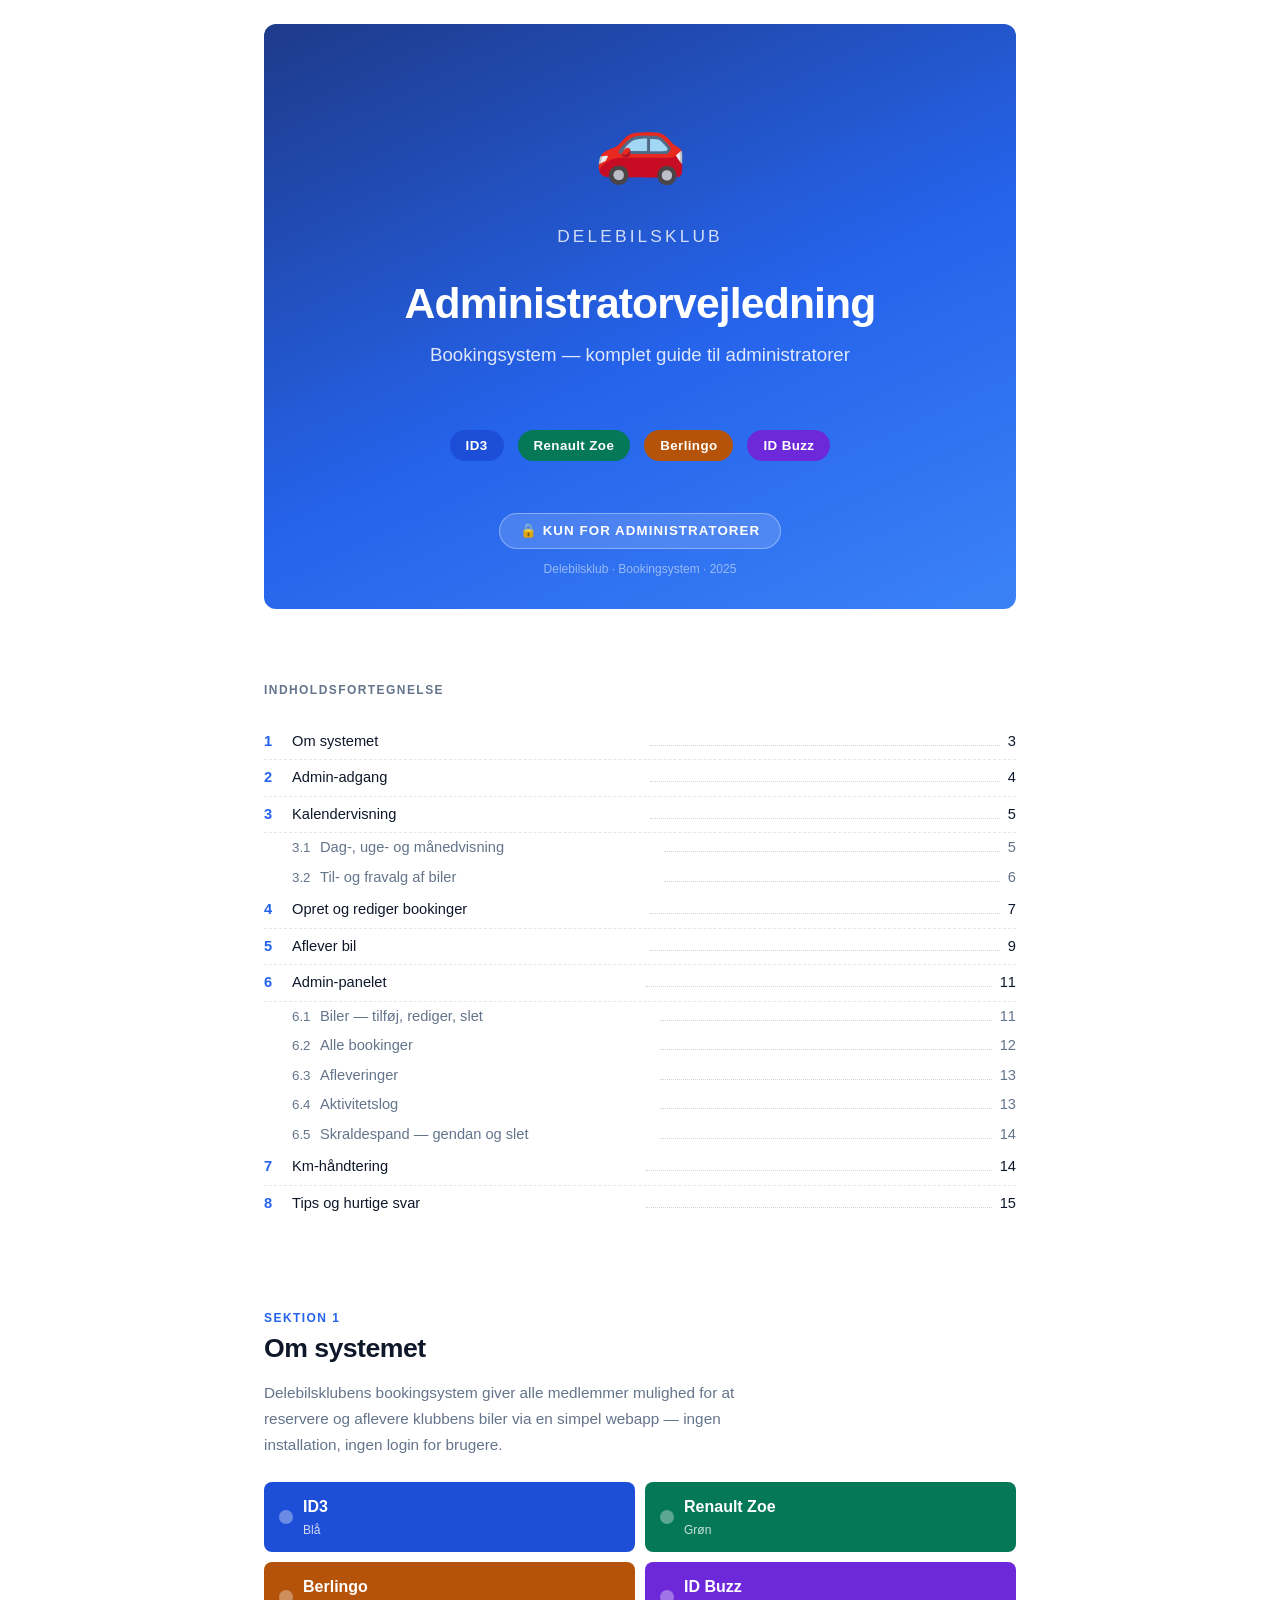
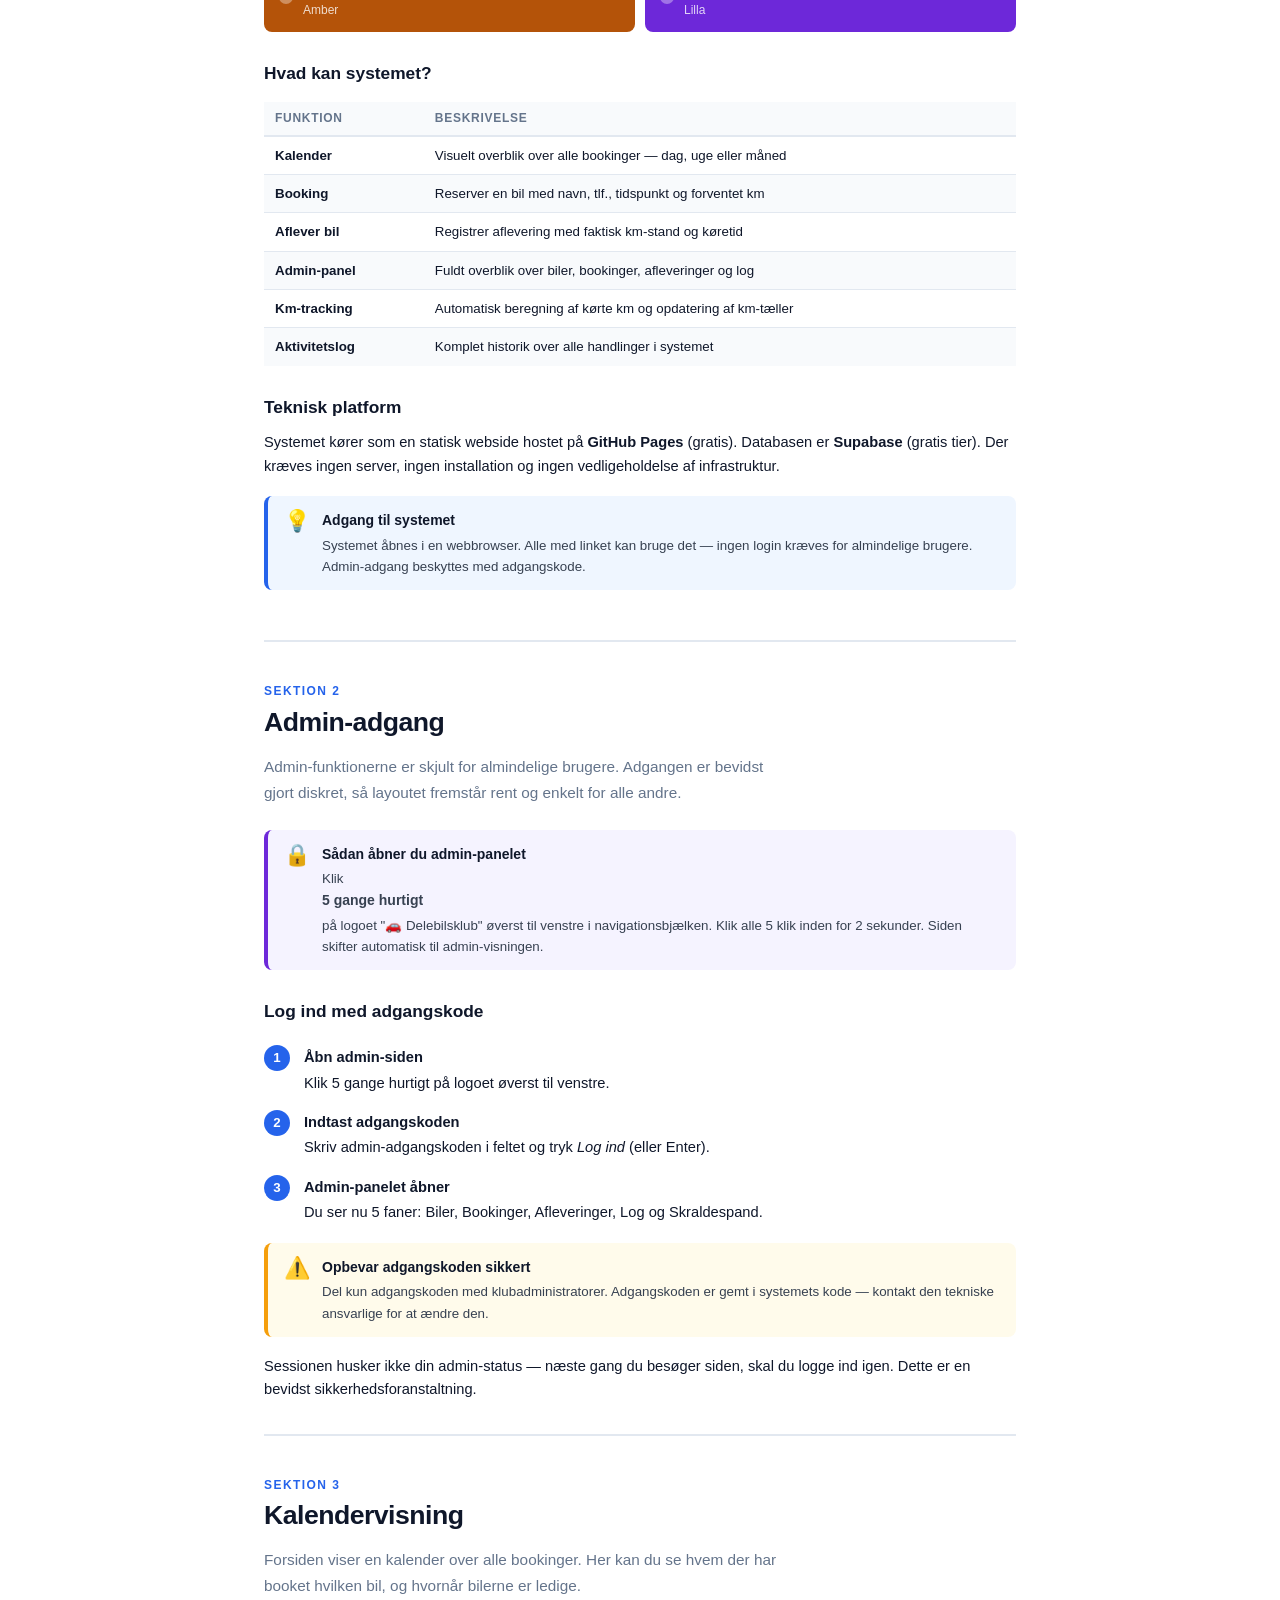
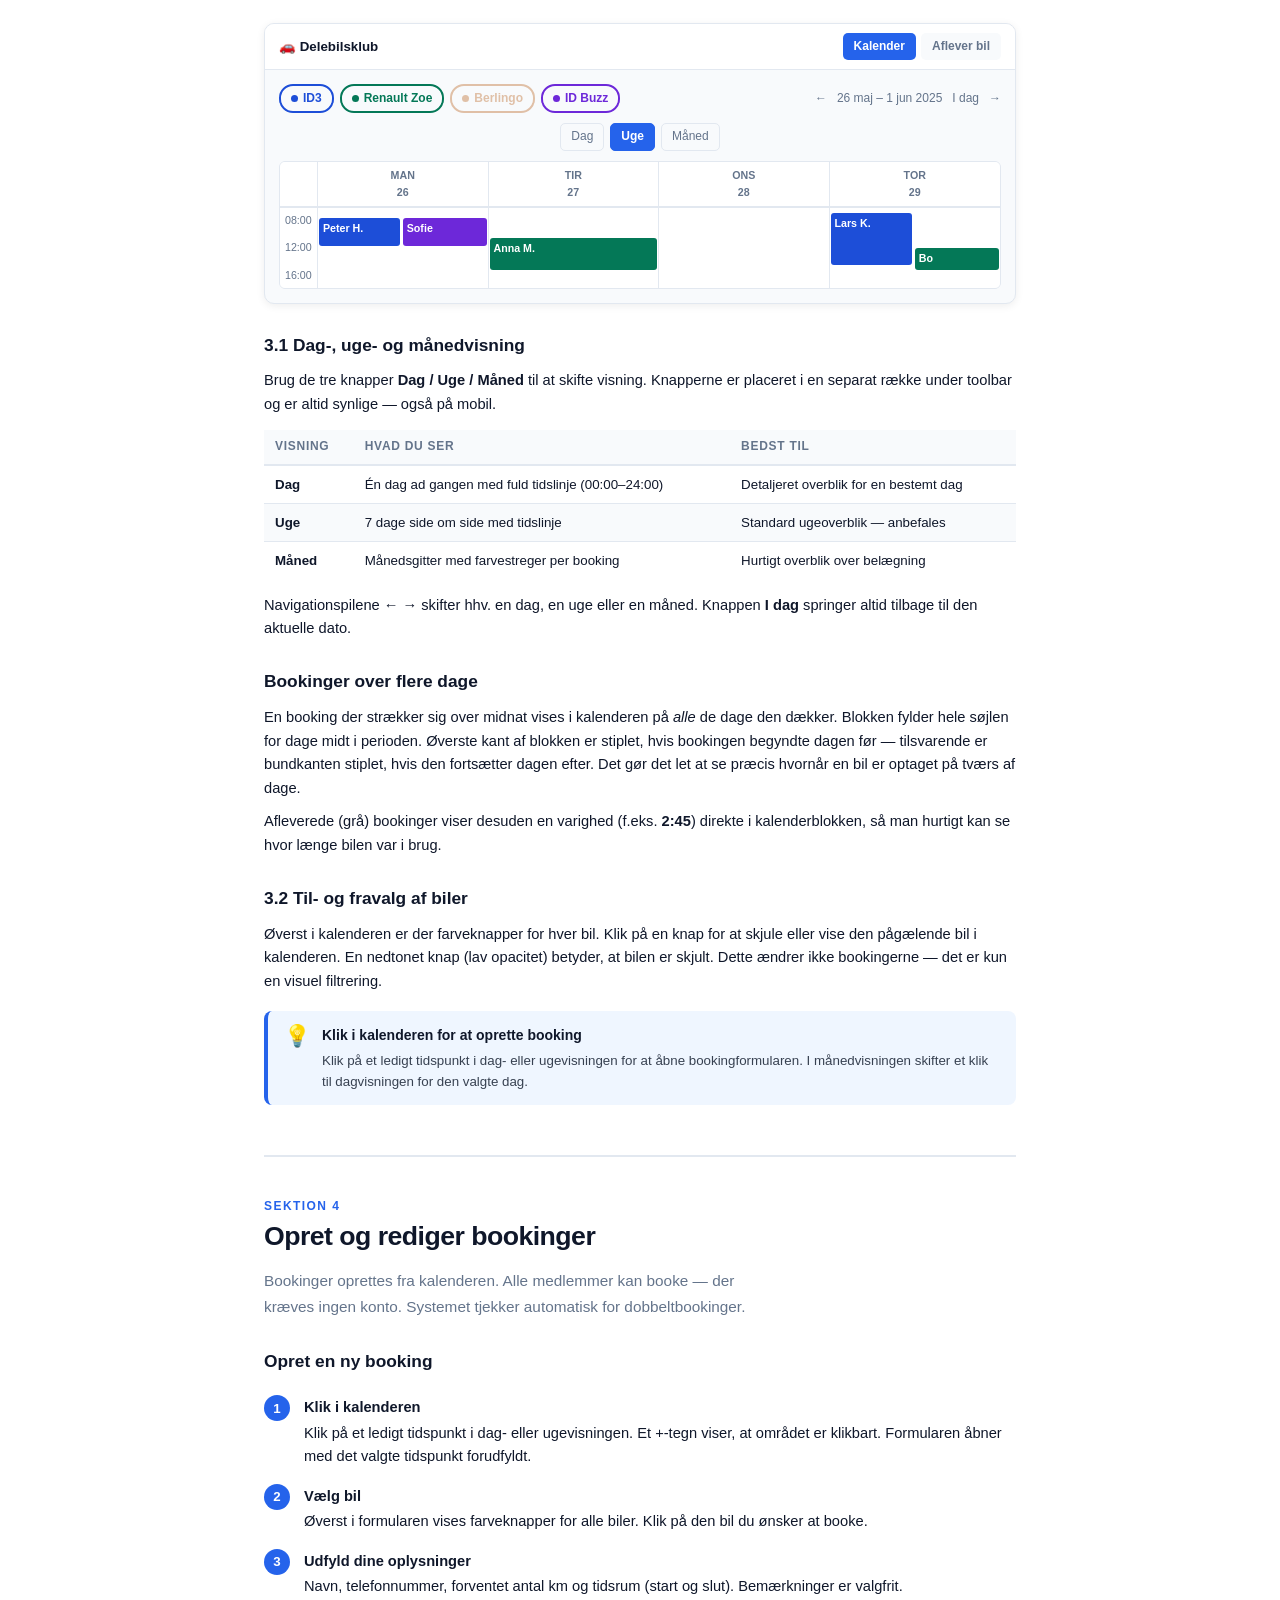
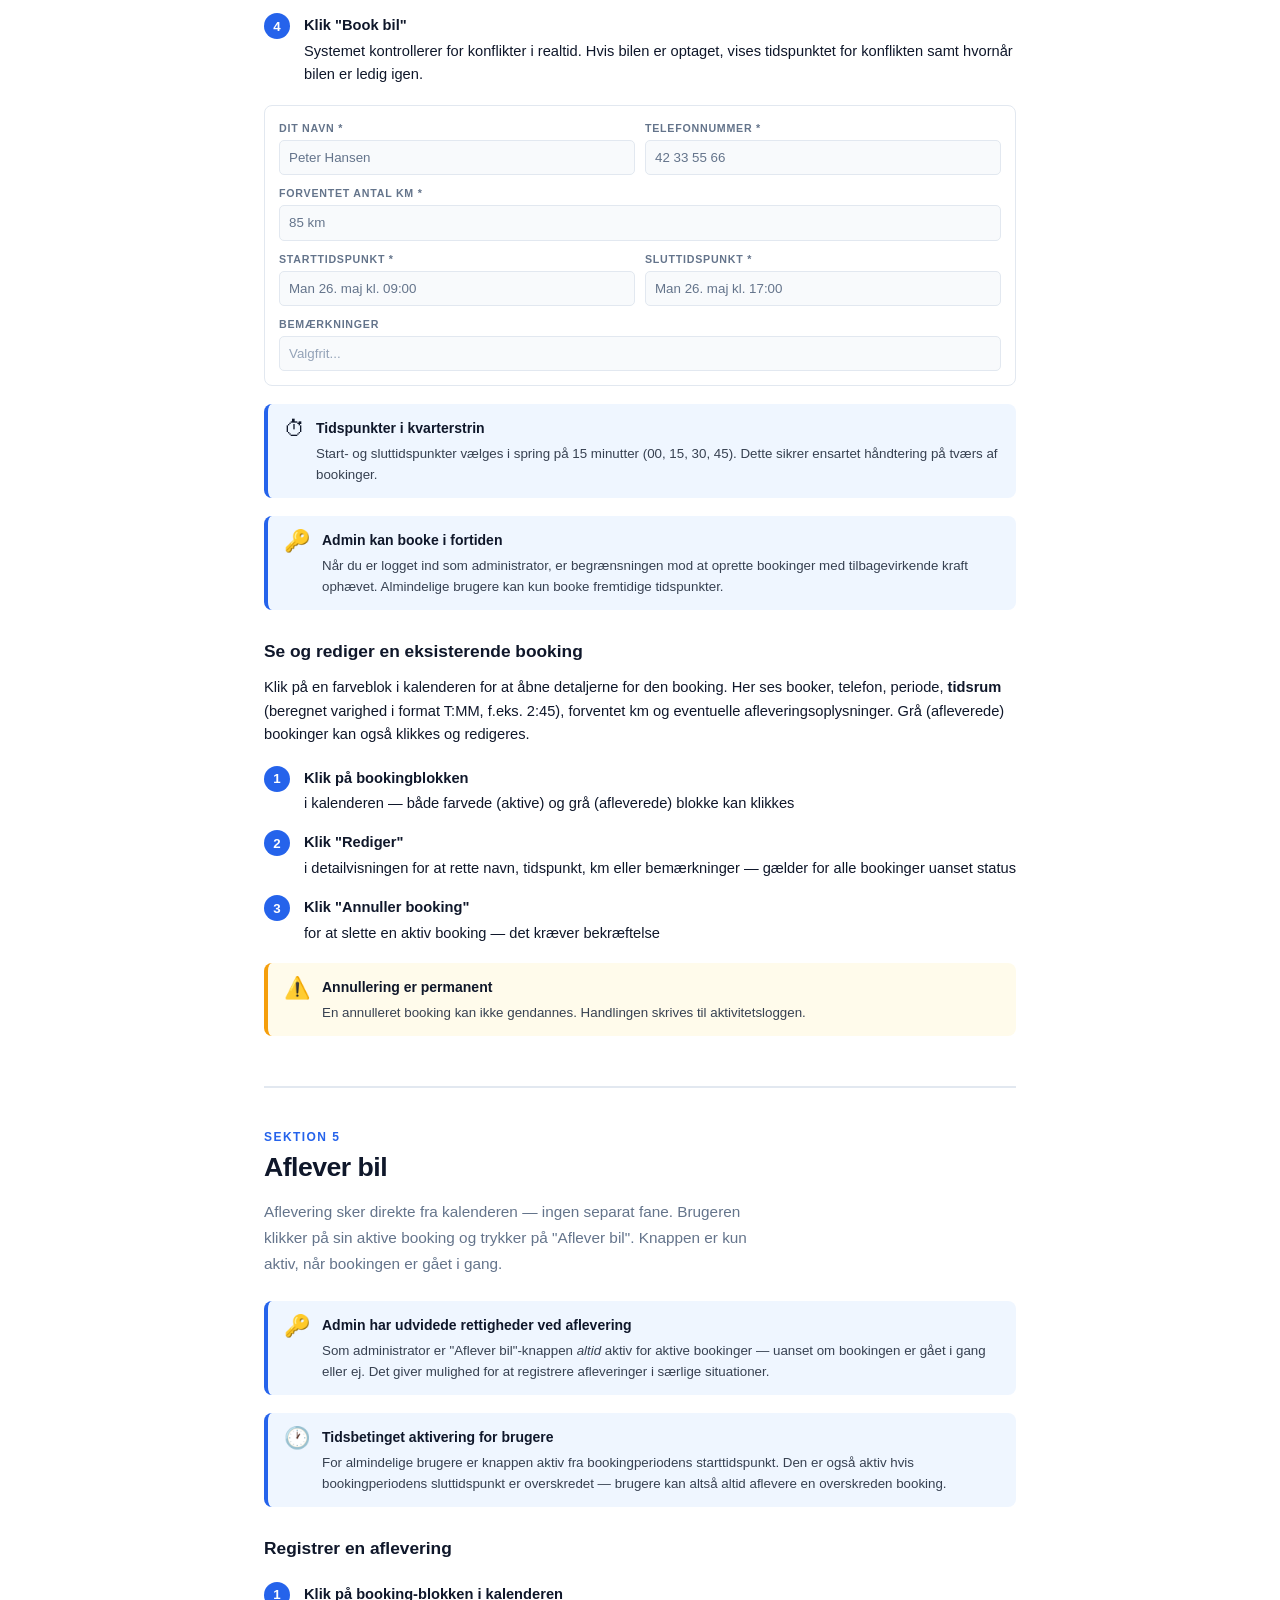
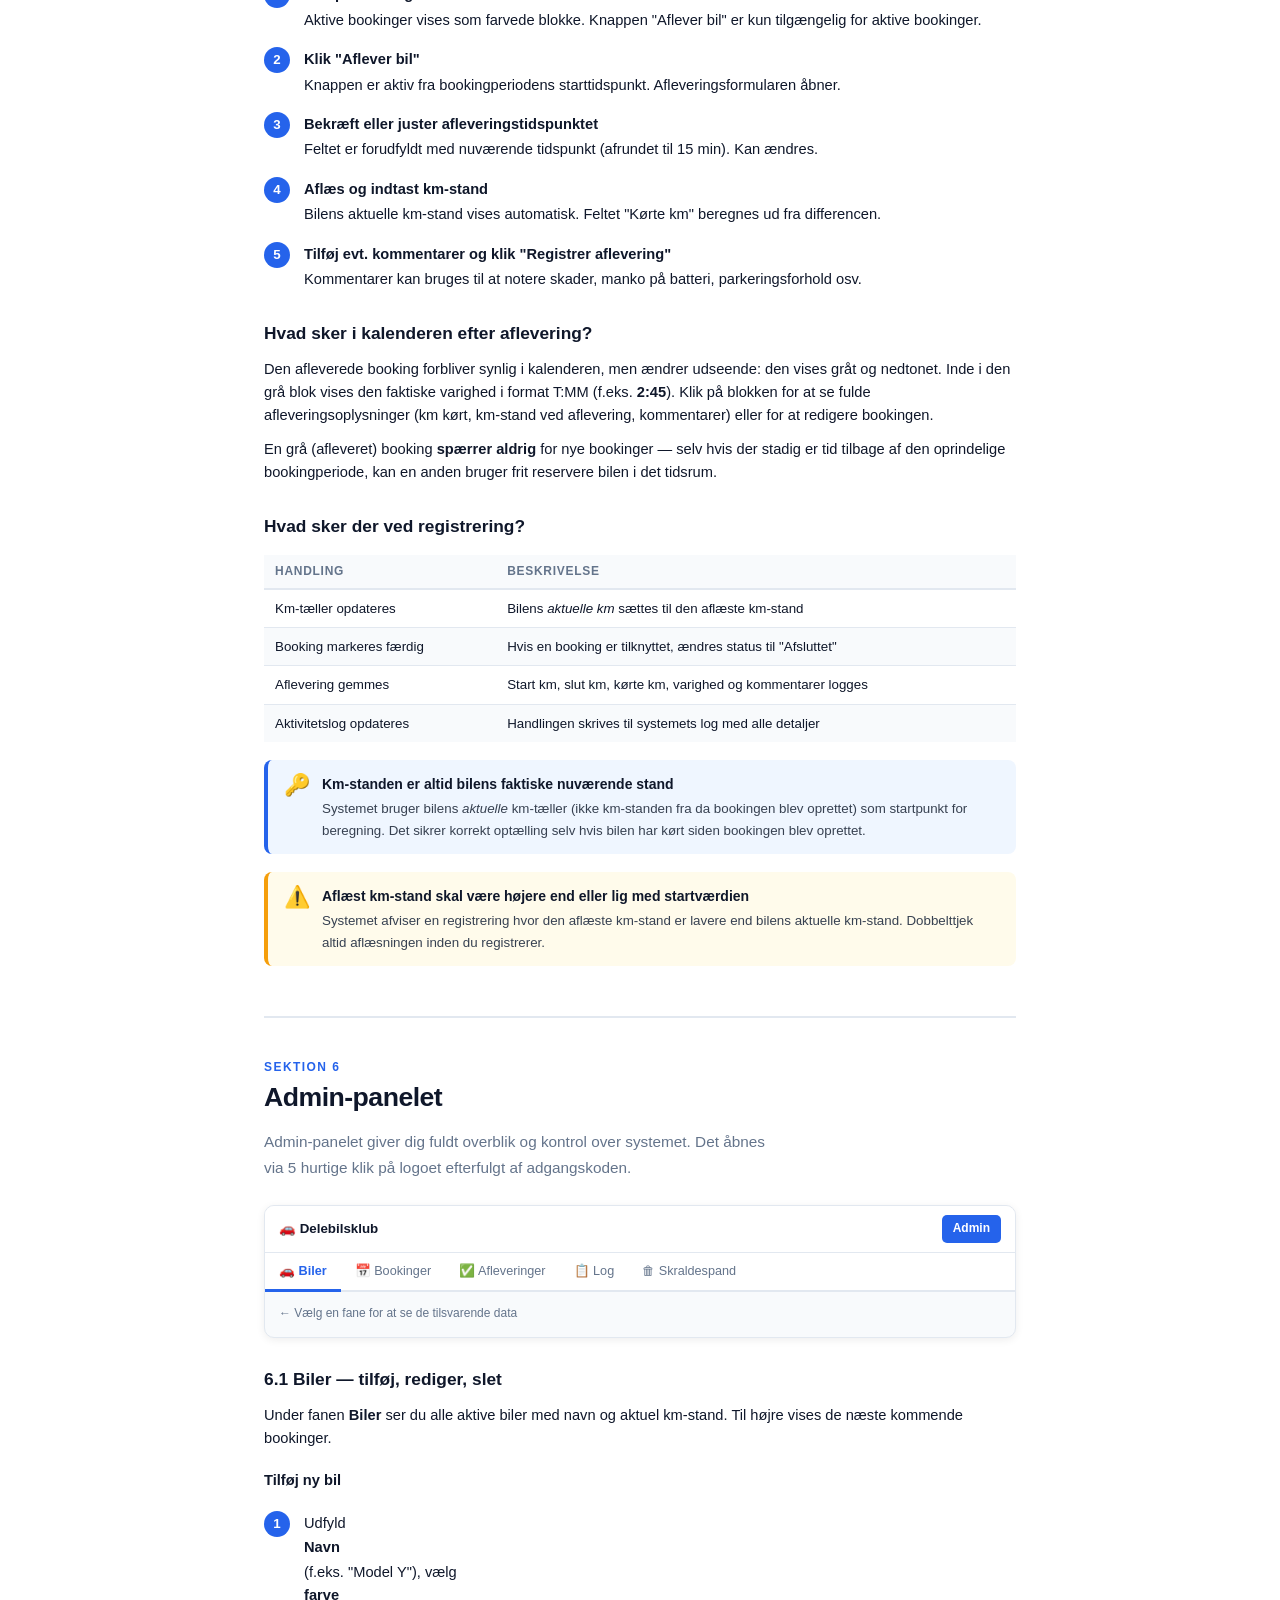
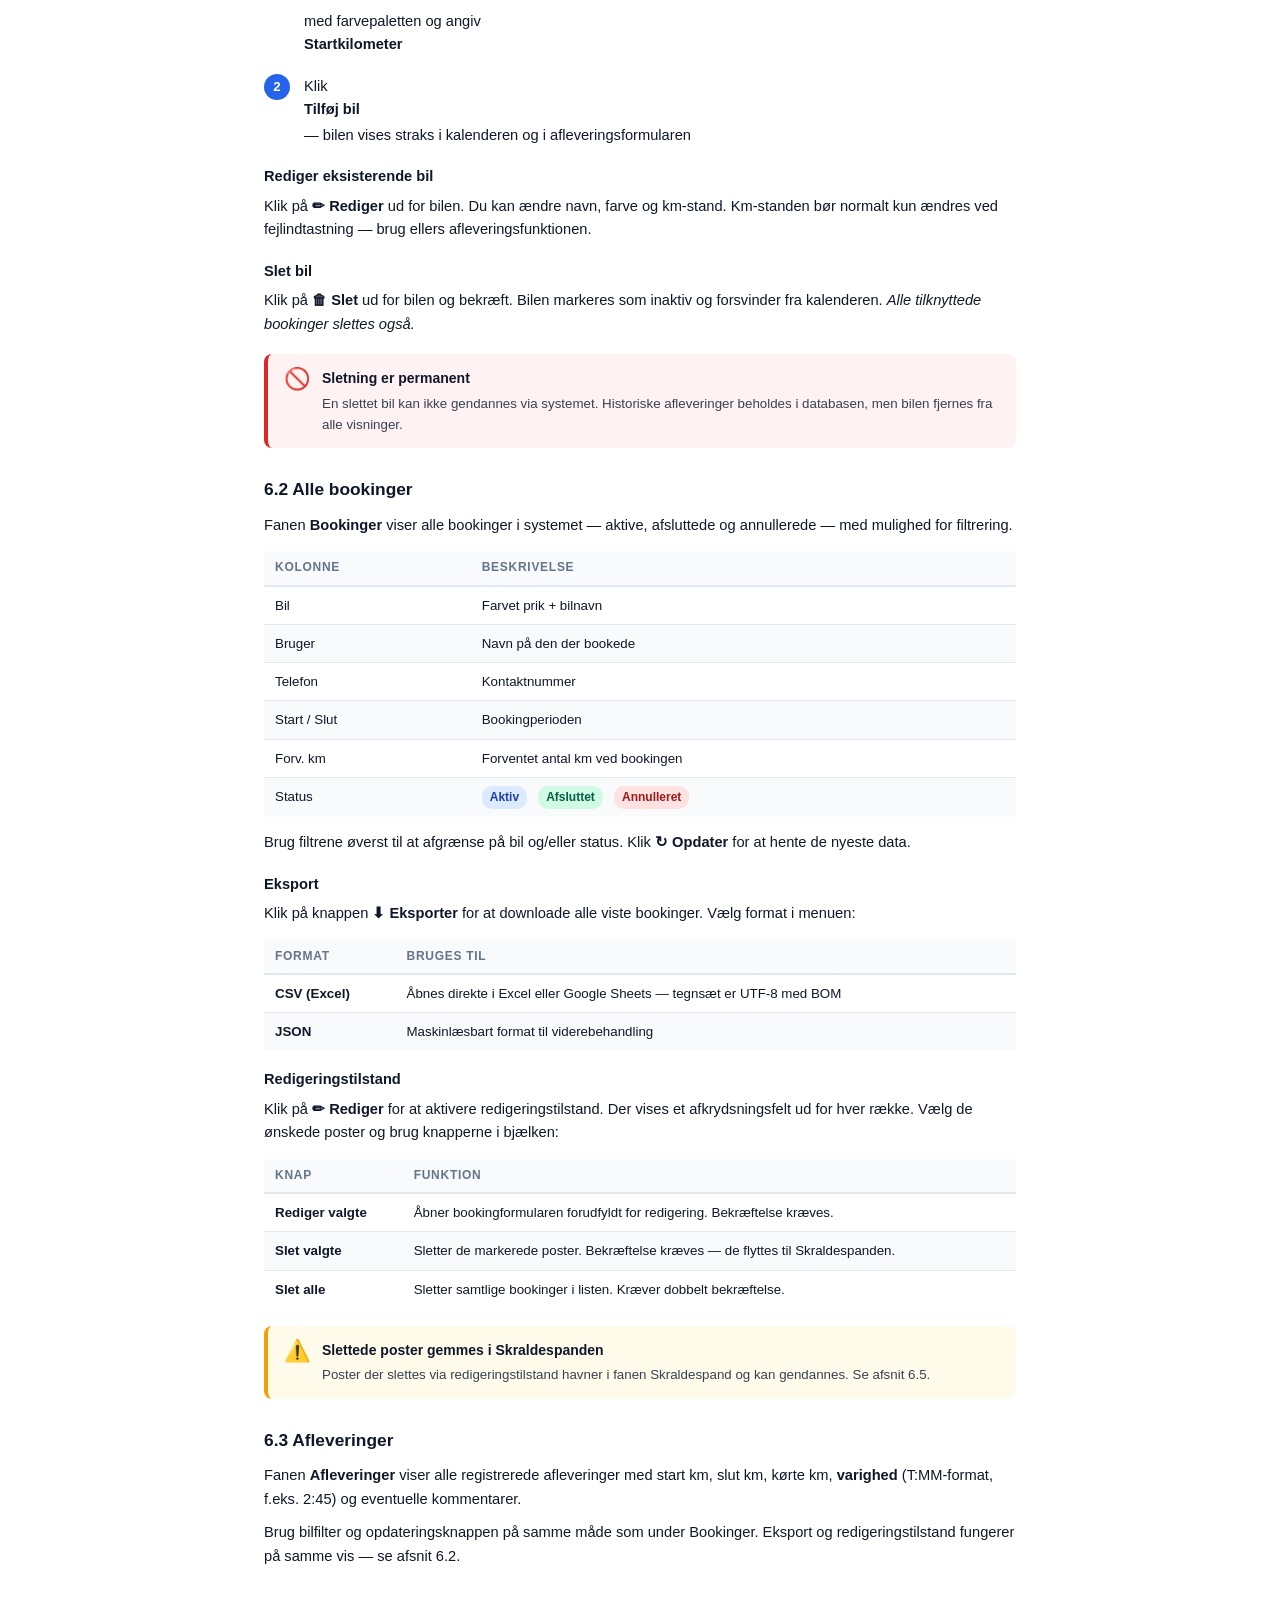
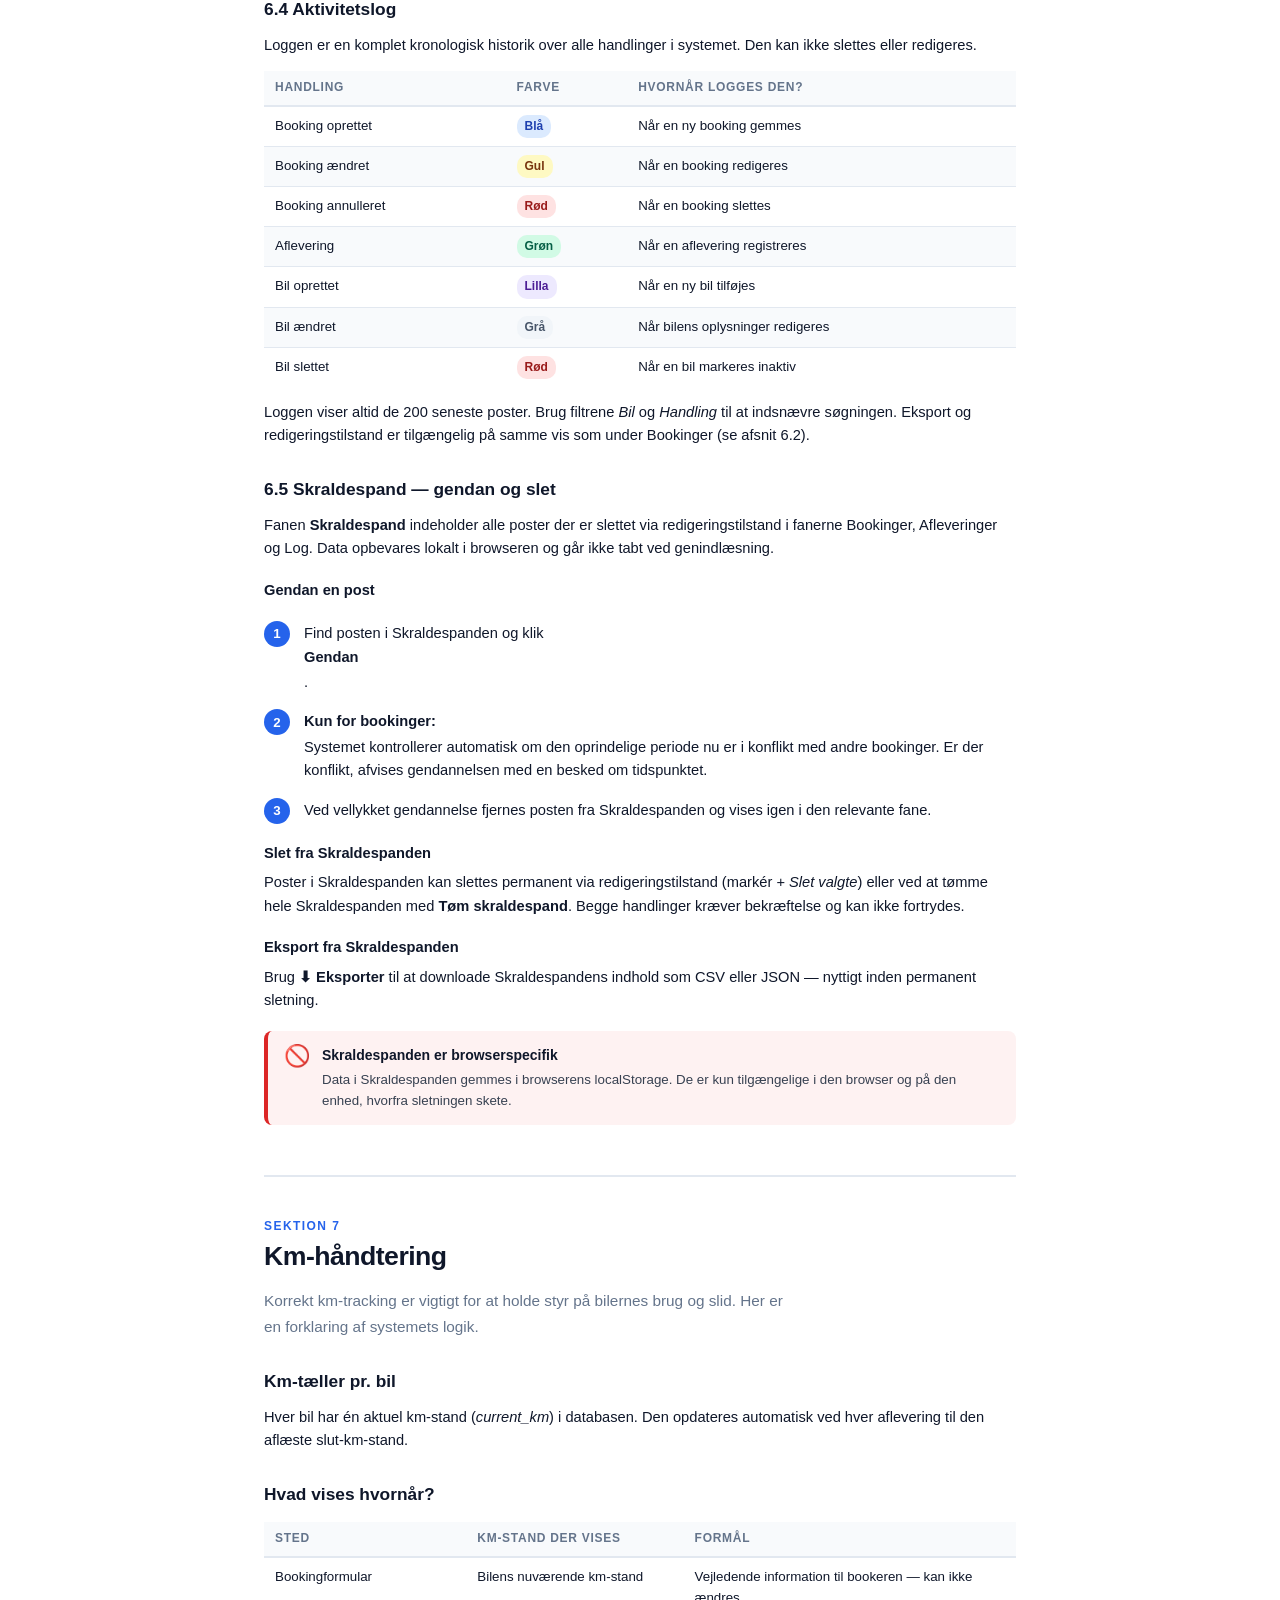
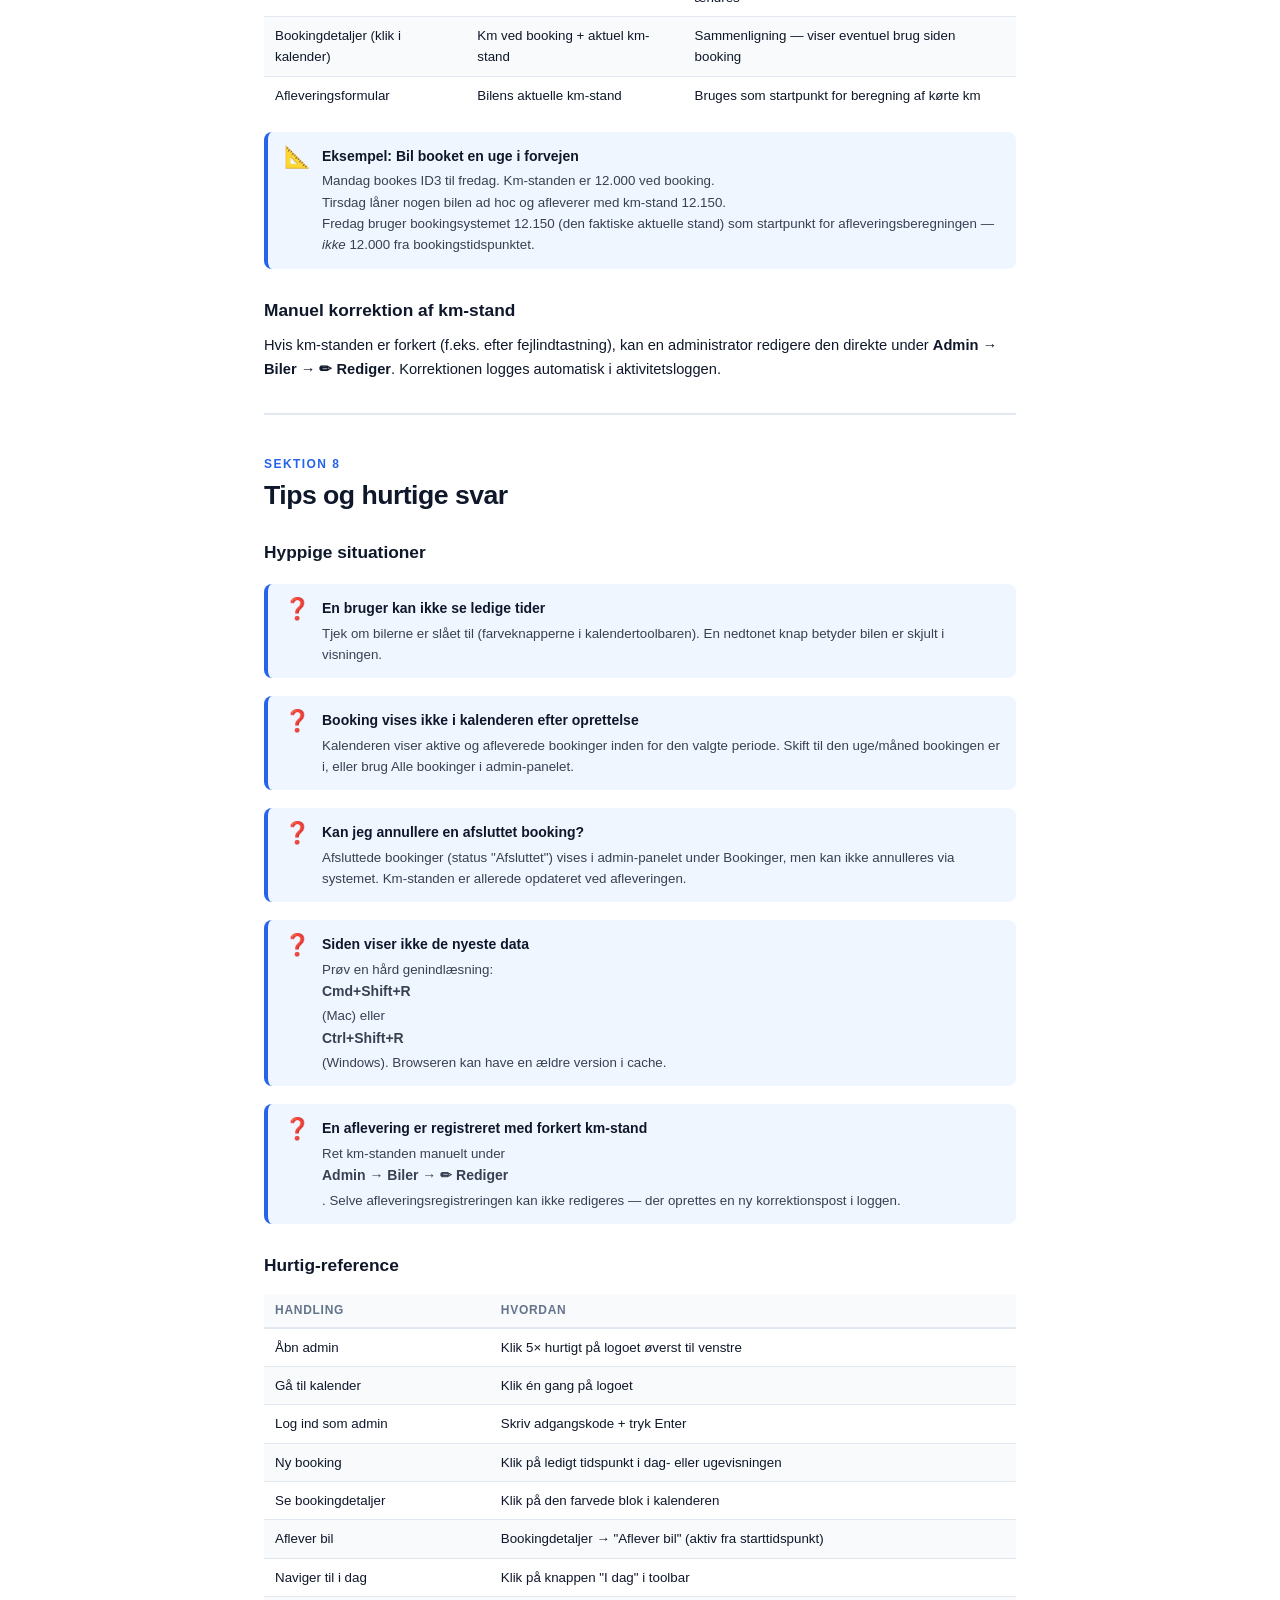
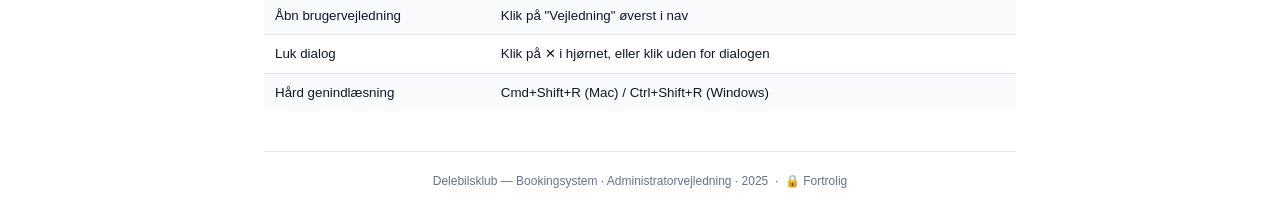
==== admin-vejledning.html @ afcedf03 "Opdater begge vejledninger med nye funktioner - Bruger: multi-dag visning med stiplede kanter + vari" ====
<!DOCTYPE html>
<html lang="da">
<head>
<meta charset="UTF-8">
<meta name="viewport" content="width=device-width, initial-scale=1.0">
<title>Delebilsklub — Administratorvejledning</title>
<style>
  /* ===== PRINT + SCREEN RESET ===== */
  *, *::before, *::after { box-sizing: border-box; margin: 0; padding: 0; }

  :root {
    --blue:    #2563EB;
    --blue-d:  #1D4ED8;
    --blue-lt: #EFF6FF;
    --text:    #0F172A;
    --muted:   #64748B;
    --border:  #E2E8F0;
    --bg:      #F8FAFC;
    --green:   #047857;
    --amber:   #B45309;
    --purple:  #6D28D9;
    --red:     #DC2626;
  }

  body {
    font-family: 'Helvetica Neue', Arial, sans-serif;
    font-size: 11pt;
    color: var(--text);
    line-height: 1.6;
    background: #fff;
  }

  /* ===== PAGE SETUP ===== */
  @page {
    size: A4;
    margin: 18mm 20mm 20mm 20mm;
  }
  @page :first { margin-top: 0; margin-bottom: 0; }

  .page-break { page-break-after: always; break-after: page; }
  .no-break   { page-break-inside: avoid; break-inside: avoid; }

  /* ===== COVER PAGE ===== */
  .cover {
    min-height: 100vh;
    display: flex;
    flex-direction: column;
    align-items: center;
    justify-content: center;
    background: linear-gradient(155deg, #1E3A8A 0%, #2563EB 55%, #3B82F6 100%);
    color: #fff;
    text-align: center;
    padding: 60px 40px;
    position: relative;
  }
  .cover-logo {
    font-size: 56pt;
    margin-bottom: 20px;
    opacity: .92;
  }
  .cover-club {
    font-size: 13pt;
    font-weight: 400;
    letter-spacing: .18em;
    text-transform: uppercase;
    opacity: .8;
    margin-bottom: 28px;
  }
  .cover-title {
    font-size: 32pt;
    font-weight: 800;
    line-height: 1.15;
    margin-bottom: 12px;
    letter-spacing: -.02em;
  }
  .cover-subtitle {
    font-size: 14pt;
    font-weight: 300;
    opacity: .85;
    margin-bottom: 60px;
  }
  .cover-badge {
    display: inline-block;
    background: rgba(255,255,255,.15);
    border: 1px solid rgba(255,255,255,.35);
    border-radius: 20px;
    padding: 6px 20px;
    font-size: 10pt;
    letter-spacing: .08em;
    text-transform: uppercase;
    font-weight: 600;
  }
  .cover-footer {
    position: absolute;
    bottom: 30px;
    left: 0; right: 0;
    text-align: center;
    font-size: 9pt;
    opacity: .5;
  }
  .cover-cars {
    display: flex;
    gap: 14px;
    margin-bottom: 52px;
    flex-wrap: wrap;
    justify-content: center;
  }
  .cover-car-chip {
    padding: 5px 16px;
    border-radius: 20px;
    font-size: 10pt;
    font-weight: 700;
    color: #fff;
    letter-spacing: .03em;
  }

  /* ===== TOC PAGE ===== */
  .toc-page {
    padding: 48px 0 40px;
  }
  .toc-title {
    font-size: 9pt;
    font-weight: 700;
    text-transform: uppercase;
    letter-spacing: .12em;
    color: var(--muted);
    margin-bottom: 24px;
  }
  .toc-list { list-style: none; }
  .toc-list li {
    display: flex;
    align-items: baseline;
    gap: 0;
    padding: 6px 0;
    border-bottom: 1px dashed var(--border);
    font-size: 11pt;
  }
  .toc-list li:last-child { border-bottom: none; }
  .toc-num {
    color: var(--blue);
    font-weight: 700;
    min-width: 28px;
  }
  .toc-label { flex: 1; }
  .toc-dots {
    flex: 1;
    border-bottom: 1px dotted #CBD5E1;
    margin: 0 8px 4px;
  }
  .toc-sub {
    padding-left: 28px !important;
    font-size: 10pt;
    color: var(--muted);
    border-bottom: none !important;
    padding-top: 3px !important;
    padding-bottom: 3px !important;
  }
  .toc-sub .toc-num { font-weight: 400; color: var(--muted); font-size: 10pt; }

  /* ===== MAIN CONTENT ===== */
  .content { padding: 0; }

  .section {
    padding: 40px 0 32px;
    border-top: 2px solid var(--border);
  }
  .section:first-child { border-top: none; padding-top: 48px; }

  .section-num {
    font-size: 9pt;
    font-weight: 700;
    text-transform: uppercase;
    letter-spacing: .12em;
    color: var(--blue);
    margin-bottom: 4px;
  }
  .section-title {
    font-size: 20pt;
    font-weight: 800;
    letter-spacing: -.02em;
    color: var(--text);
    margin-bottom: 16px;
    line-height: 1.2;
  }
  .section-lead {
    font-size: 11.5pt;
    color: var(--muted);
    margin-bottom: 24px;
    line-height: 1.7;
    max-width: 520px;
  }

  h3 {
    font-size: 13pt;
    font-weight: 700;
    margin: 28px 0 10px;
    color: var(--text);
  }
  h4 {
    font-size: 11pt;
    font-weight: 700;
    margin: 18px 0 6px;
    color: var(--text);
  }
  p { margin-bottom: 10px; }
  p:last-child { margin-bottom: 0; }

  /* ===== STEPS ===== */
  .steps { margin: 18px 0; }
  .step {
    display: flex;
    gap: 14px;
    margin-bottom: 14px;
    align-items: flex-start;
  }
  .step-num {
    flex-shrink: 0;
    width: 26px; height: 26px;
    background: var(--blue);
    color: #fff;
    border-radius: 50%;
    font-size: 10pt;
    font-weight: 800;
    display: flex; align-items: center; justify-content: center;
    margin-top: 1px;
  }
  .step-body { flex: 1; padding-top: 2px; }
  .step-body strong { display: block; margin-bottom: 2px; }

  /* ===== CALLOUT BOXES ===== */
  .callout {
    border-radius: 8px;
    padding: 13px 16px;
    margin: 18px 0;
    display: flex;
    gap: 11px;
    align-items: flex-start;
  }
  .callout-icon { font-size: 16pt; flex-shrink: 0; line-height: 1.2; }
  .callout-body { flex: 1; }
  .callout-body strong { display: block; margin-bottom: 3px; font-size: 10.5pt; }
  .callout-body p { font-size: 10pt; color: #374151; margin: 0; }

  .callout.tip    { background: #EFF6FF; border-left: 4px solid var(--blue); }
  .callout.warn   { background: #FFFBEB; border-left: 4px solid #F59E0B; }
  .callout.danger { background: #FEF2F2; border-left: 4px solid var(--red); }
  .callout.secret { background: #F5F3FF; border-left: 4px solid var(--purple); }

  /* ===== CARS TABLE ===== */
  .cars-grid {
    display: grid;
    grid-template-columns: 1fr 1fr;
    gap: 10px;
    margin: 16px 0;
  }
  .car-card {
    border-radius: 8px;
    padding: 12px 15px;
    color: #fff;
    display: flex; align-items: center; gap: 10px;
  }
  .car-card-dot {
    width: 14px; height: 14px; border-radius: 50%;
    background: rgba(255,255,255,.35);
    flex-shrink: 0;
  }
  .car-card-name { font-weight: 700; font-size: 12pt; }
  .car-card-sub  { font-size: 9pt; opacity: .8; margin-top: 1px; }

  /* ===== FEATURE TABLE ===== */
  table {
    width: 100%;
    border-collapse: collapse;
    margin: 14px 0;
    font-size: 10pt;
  }
  th {
    background: var(--bg);
    padding: 7px 11px;
    text-align: left;
    font-size: 9pt;
    font-weight: 700;
    text-transform: uppercase;
    letter-spacing: .06em;
    color: var(--muted);
    border-bottom: 2px solid var(--border);
  }
  td {
    padding: 8px 11px;
    border-bottom: 1px solid var(--border);
    vertical-align: top;
  }
  tr:last-child td { border-bottom: none; }
  tr:nth-child(even) td { background: var(--bg); }

  /* ===== SCREEN MOCKUPS ===== */
  .mockup {
    background: var(--bg);
    border: 1px solid var(--border);
    border-radius: 10px;
    overflow: hidden;
    margin: 16px 0;
    box-shadow: 0 2px 8px rgba(0,0,0,.07);
  }
  .mockup-bar {
    background: #fff;
    border-bottom: 1px solid var(--border);
    padding: 9px 14px;
    display: flex;
    align-items: center;
    justify-content: space-between;
    gap: 10px;
  }
  .mockup-bar .logo { font-weight: 800; font-size: 10pt; }
  .mockup-nav { display: flex; gap: 5px; }
  .mockup-btn {
    padding: 4px 11px; border-radius: 5px;
    font-size: 9pt; font-weight: 600;
    border: none; background: var(--bg); color: var(--muted);
  }
  .mockup-btn.active { background: var(--blue); color: #fff; }
  .mockup-body { padding: 14px; }
  .mockup-toolbar {
    display: flex; gap: 6px; flex-wrap: wrap; margin-bottom: 10px;
  }
  .mockup-chip {
    display: inline-flex; align-items: center; gap: 5px;
    padding: 3px 10px; border-radius: 14px;
    border: 2px solid transparent;
    font-size: 9pt; font-weight: 700;
  }
  .mockup-chip .dot { width: 7px; height: 7px; border-radius: 50%; }

  .cal-preview {
    border: 1px solid var(--border);
    border-radius: 6px;
    overflow: hidden;
    font-size: 9pt;
  }
  .cal-preview-head {
    display: grid;
    grid-template-columns: 38px repeat(4, 1fr);
    background: #fff;
    border-bottom: 2px solid var(--border);
  }
  .cal-preview-head div {
    padding: 5px 6px; text-align: center;
    font-weight: 700; font-size: 8pt; color: var(--muted);
    border-right: 1px solid var(--border);
  }
  .cal-preview-head div:last-child { border-right: none; }
  .cal-preview-body {
    display: grid;
    grid-template-columns: 38px repeat(4, 1fr);
    height: 80px;
    background: #fff;
    position: relative;
  }
  .cal-preview-body > div {
    border-right: 1px solid var(--border);
    height: 80px;
    position: relative;
  }
  .cal-preview-body > div:last-child { border-right: none; }
  .cal-block {
    position: absolute; left: 1px; right: 1px;
    border-radius: 3px; padding: 2px 4px;
    font-size: 8pt; font-weight: 700; color: #fff;
    overflow: hidden; white-space: nowrap; text-overflow: ellipsis;
  }
  .time-col { display: flex; flex-direction: column; justify-content: space-between; padding: 4px 5px; }
  .time-col span { font-size: 8pt; color: var(--muted); }

  /* ===== FIELD EXAMPLES ===== */
  .field-example {
    background: #fff;
    border: 1px solid var(--border);
    border-radius: 8px;
    padding: 14px;
    margin: 12px 0;
  }
  .field-example .field { margin-bottom: 10px; }
  .field-example .field:last-child { margin-bottom: 0; }
  .field-example label {
    display: block;
    font-size: 8pt; font-weight: 700; text-transform: uppercase;
    letter-spacing: .07em; color: var(--muted); margin-bottom: 3px;
  }
  .field-example input-mock {
    display: block;
    border: 1px solid var(--border); border-radius: 5px;
    padding: 6px 9px; font-size: 10pt; color: var(--muted);
    background: var(--bg);
  }
  .field-row { display: flex; gap: 10px; }
  .field-row .field { flex: 1; }

  /* ===== ADMIN PANEL MOCK ===== */
  .admin-tabs-mock {
    display: flex;
    background: #fff;
    border-bottom: 2px solid var(--border);
    margin-bottom: 0;
  }
  .admin-tab-mock {
    padding: 8px 14px; font-size: 9.5pt; font-weight: 500;
    color: var(--muted); border-bottom: 3px solid transparent;
    margin-bottom: -2px;
  }
  .admin-tab-mock.active { color: var(--blue); border-bottom-color: var(--blue); font-weight: 700; }

  /* ===== BADGE ===== */
  .badge {
    display: inline-block; padding: 2px 8px;
    border-radius: 10px; font-size: 9pt; font-weight: 700;
  }
  .badge-blue   { background: #DBEAFE; color: #1E40AF; }
  .badge-green  { background: #D1FAE5; color: #065F46; }
  .badge-red    { background: #FEE2E2; color: #991B1B; }
  .badge-gray   { background: #F1F5F9; color: #475569; }
  .badge-yellow { background: #FEF9C3; color: #78350F; }

  /* ===== PRINT OVERRIDES ===== */
  @media print {
    body { font-size: 10.5pt; }
    .cover { min-height: 100vh; }
    .section { border-top-color: #CBD5E1; }
    a { color: inherit; text-decoration: none; }
  }

  @media screen {
    body { max-width: 800px; margin: 0 auto; padding: 0 24px; }
    .cover { border-radius: 12px; margin: 24px 0; min-height: 420px; }
  }
</style>
</head>
<body>

<!-- ==================== FORSIDE ==================== -->
<div class="cover page-break">
  <div class="cover-logo">🚗</div>
  <div class="cover-club">Delebilsklub</div>
  <h1 class="cover-title">Administratorvejledning</h1>
  <p class="cover-subtitle">Bookingsystem — komplet guide til administratorer</p>

  <div class="cover-cars">
    <div class="cover-car-chip" style="background:#1D4ED8">ID3</div>
    <div class="cover-car-chip" style="background:#047857">Renault Zoe</div>
    <div class="cover-car-chip" style="background:#B45309">Berlingo</div>
    <div class="cover-car-chip" style="background:#6D28D9">ID Buzz</div>
  </div>

  <div class="cover-badge">🔒 Kun for administratorer</div>
  <div class="cover-footer">Delebilsklub · Bookingsystem · 2025</div>
</div>


<!-- ==================== INDHOLDSFORTEGNELSE ==================== -->
<div class="toc-page page-break">
  <div class="toc-title">Indholdsfortegnelse</div>
  <ol class="toc-list">
    <li>
      <span class="toc-num">1</span>
      <span class="toc-label">Om systemet</span>
      <span class="toc-dots"></span>
      <span>3</span>
    </li>
    <li>
      <span class="toc-num">2</span>
      <span class="toc-label">Admin-adgang</span>
      <span class="toc-dots"></span>
      <span>4</span>
    </li>
    <li>
      <span class="toc-num">3</span>
      <span class="toc-label">Kalendervisning</span>
      <span class="toc-dots"></span>
      <span>5</span>
    </li>
    <li class="toc-sub">
      <span class="toc-num">3.1</span>
      <span class="toc-label">Dag-, uge- og månedvisning</span>
      <span class="toc-dots"></span>
      <span>5</span>
    </li>
    <li class="toc-sub">
      <span class="toc-num">3.2</span>
      <span class="toc-label">Til- og fravalg af biler</span>
      <span class="toc-dots"></span>
      <span>6</span>
    </li>
    <li>
      <span class="toc-num">4</span>
      <span class="toc-label">Opret og rediger bookinger</span>
      <span class="toc-dots"></span>
      <span>7</span>
    </li>
    <li>
      <span class="toc-num">5</span>
      <span class="toc-label">Aflever bil</span>
      <span class="toc-dots"></span>
      <span>9</span>
    </li>
    <li>
      <span class="toc-num">6</span>
      <span class="toc-label">Admin-panelet</span>
      <span class="toc-dots"></span>
      <span>11</span>
    </li>
    <li class="toc-sub">
      <span class="toc-num">6.1</span>
      <span class="toc-label">Biler — tilføj, rediger, slet</span>
      <span class="toc-dots"></span>
      <span>11</span>
    </li>
    <li class="toc-sub">
      <span class="toc-num">6.2</span>
      <span class="toc-label">Alle bookinger</span>
      <span class="toc-dots"></span>
      <span>12</span>
    </li>
    <li class="toc-sub">
      <span class="toc-num">6.3</span>
      <span class="toc-label">Afleveringer</span>
      <span class="toc-dots"></span>
      <span>13</span>
    </li>
    <li class="toc-sub">
      <span class="toc-num">6.4</span>
      <span class="toc-label">Aktivitetslog</span>
      <span class="toc-dots"></span>
      <span>13</span>
    </li>
    <li class="toc-sub">
      <span class="toc-num">6.5</span>
      <span class="toc-label">Skraldespand — gendan og slet</span>
      <span class="toc-dots"></span>
      <span>14</span>
    </li>
    <li>
      <span class="toc-num">7</span>
      <span class="toc-label">Km-håndtering</span>
      <span class="toc-dots"></span>
      <span>14</span>
    </li>
    <li>
      <span class="toc-num">8</span>
      <span class="toc-label">Tips og hurtige svar</span>
      <span class="toc-dots"></span>
      <span>15</span>
    </li>
  </ol>
</div>


<!-- ==================== INDHOLD ==================== -->
<div class="content">

  <!-- SEKTION 1 -->
  <div class="section no-break">
    <div class="section-num">Sektion 1</div>
    <h2 class="section-title">Om systemet</h2>
    <p class="section-lead">Delebilsklubens bookingsystem giver alle medlemmer mulighed for at reservere og aflevere klub­bens biler via en simpel webapp — ingen installation, ingen login for brugere.</p>

    <div class="cars-grid">
      <div class="car-card" style="background:#1D4ED8">
        <div class="car-card-dot"></div>
        <div><div class="car-card-name">ID3</div><div class="car-card-sub">Blå</div></div>
      </div>
      <div class="car-card" style="background:#047857">
        <div class="car-card-dot"></div>
        <div><div class="car-card-name">Renault Zoe</div><div class="car-card-sub">Grøn</div></div>
      </div>
      <div class="car-card" style="background:#B45309">
        <div class="car-card-dot"></div>
        <div><div class="car-card-name">Berlingo</div><div class="car-card-sub">Amber</div></div>
      </div>
      <div class="car-card" style="background:#6D28D9">
        <div class="car-card-dot"></div>
        <div><div class="car-card-name">ID Buzz</div><div class="car-card-sub">Lilla</div></div>
      </div>
    </div>

    <h3>Hvad kan systemet?</h3>
    <table>
      <thead><tr><th>Funktion</th><th>Beskrivelse</th></tr></thead>
      <tbody>
        <tr><td><strong>Kalender</strong></td><td>Visuelt overblik over alle bookinger — dag, uge eller måned</td></tr>
        <tr><td><strong>Booking</strong></td><td>Reserver en bil med navn, tlf., tidspunkt og forventet km</td></tr>
        <tr><td><strong>Aflever bil</strong></td><td>Registrer aflevering med faktisk km-stand og køretid</td></tr>
        <tr><td><strong>Admin-panel</strong></td><td>Fuldt overblik over biler, bookinger, afleveringer og log</td></tr>
        <tr><td><strong>Km-tracking</strong></td><td>Automatisk beregning af kørte km og opdatering af km-tæller</td></tr>
        <tr><td><strong>Aktivitetslog</strong></td><td>Komplet historik over alle handlinger i systemet</td></tr>
      </tbody>
    </table>

    <h3>Teknisk platform</h3>
    <p>Systemet kører som en statisk webside hostet på <strong>GitHub Pages</strong> (gratis). Databasen er <strong>Supabase</strong> (gratis tier). Der kræves ingen server, ingen installation og ingen vedligeholdelse af infrastruktur.</p>

    <div class="callout tip">
      <div class="callout-icon">💡</div>
      <div class="callout-body">
        <strong>Adgang til systemet</strong>
        <p>Systemet åbnes i en webbrowser. Alle med linket kan bruge det — ingen login kræves for almindelige brugere. Admin-adgang beskyttes med adgangskode.</p>
      </div>
    </div>
  </div>


  <!-- SEKTION 2 -->
  <div class="section no-break">
    <div class="section-num">Sektion 2</div>
    <h2 class="section-title">Admin-adgang</h2>
    <p class="section-lead">Admin-funktionerne er skjult for almindelige brugere. Adgangen er bevidst gjort diskret, så layoutet fremstår rent og enkelt for alle andre.</p>

    <div class="callout secret">
      <div class="callout-icon">🔒</div>
      <div class="callout-body">
        <strong>Sådan åbner du admin-panelet</strong>
        <p>Klik <strong>5 gange hurtigt</strong> på logoet "🚗 Delebilsklub" øverst til venstre i navigationsbjælken. Klik alle 5 klik inden for 2 sekunder. Siden skifter automatisk til admin-visningen.</p>
      </div>
    </div>

    <h3>Log ind med adgangskode</h3>
    <div class="steps">
      <div class="step">
        <div class="step-num">1</div>
        <div class="step-body">
          <strong>Åbn admin-siden</strong>
          Klik 5 gange hurtigt på logoet øverst til venstre.
        </div>
      </div>
      <div class="step">
        <div class="step-num">2</div>
        <div class="step-body">
          <strong>Indtast adgangskoden</strong>
          Skriv admin-adgangskoden i feltet og tryk <em>Log ind</em> (eller Enter).
        </div>
      </div>
      <div class="step">
        <div class="step-num">3</div>
        <div class="step-body">
          <strong>Admin-panelet åbner</strong>
          Du ser nu 5 faner: Biler, Bookinger, Afleveringer, Log og Skraldespand.
        </div>
      </div>
    </div>

    <div class="callout warn">
      <div class="callout-icon">⚠️</div>
      <div class="callout-body">
        <strong>Opbevar adgangskoden sikkert</strong>
        <p>Del kun adgangskoden med klubadministratorer. Adgangskoden er gemt i systemets kode — kontakt den tekniske ansvarlige for at ændre den.</p>
      </div>
    </div>

    <p>Sessionen husker ikke din admin-status — næste gang du besøger siden, skal du logge ind igen. Dette er en bevidst sikkerhedsforanstaltning.</p>
  </div>


  <!-- SEKTION 3 -->
  <div class="section">
    <div class="section-num">Sektion 3</div>
    <h2 class="section-title">Kalendervisning</h2>
    <p class="section-lead">Forsiden viser en kalender over alle bookinger. Her kan du se hvem der har booket hvilken bil, og hvornår bilerne er ledige.</p>

    <div class="mockup">
      <div class="mockup-bar">
        <div class="logo">🚗 Delebilsklub</div>
        <div class="mockup-nav">
          <div class="mockup-btn active">Kalender</div>
          <div class="mockup-btn">Aflever bil</div>
        </div>
      </div>
      <div class="mockup-body">
        <div class="mockup-toolbar">
          <div class="mockup-chip" style="border-color:#1D4ED8;color:#1D4ED8">
            <div class="dot" style="background:#1D4ED8"></div>ID3
          </div>
          <div class="mockup-chip" style="border-color:#047857;color:#047857">
            <div class="dot" style="background:#047857"></div>Renault Zoe
          </div>
          <div class="mockup-chip" style="border-color:#B45309;color:#B45309;opacity:.35">
            <div class="dot" style="background:#B45309"></div>Berlingo
          </div>
          <div class="mockup-chip" style="border-color:#6D28D9;color:#6D28D9">
            <div class="dot" style="background:#6D28D9"></div>ID Buzz
          </div>
          <div style="margin-left:auto;display:flex;gap:5px;align-items:center;font-size:9pt;color:var(--muted)">
            ← &nbsp; 26 maj – 1 jun 2025 &nbsp; I dag &nbsp; →
          </div>
        </div>
        <div style="display:flex;gap:6px;margin-bottom:10px;justify-content:center">
          <div style="padding:3px 10px;border:1px solid var(--border);border-radius:5px;font-size:9pt;color:var(--muted)">Dag</div>
          <div style="padding:3px 10px;border:1px solid var(--blue);border-radius:5px;font-size:9pt;background:var(--blue);color:#fff;font-weight:700">Uge</div>
          <div style="padding:3px 10px;border:1px solid var(--border);border-radius:5px;font-size:9pt;color:var(--muted)">Måned</div>
        </div>
        <div class="cal-preview">
          <div class="cal-preview-head">
            <div></div>
            <div>MAN<br>26</div>
            <div>TIR<br>27</div>
            <div>ONS<br>28</div>
            <div>TOR<br>29</div>
          </div>
          <div class="cal-preview-body">
            <div class="time-col"><span>08:00</span><span>12:00</span><span>16:00</span></div>
            <div>
              <div class="cal-block" style="background:#1D4ED8;top:10px;height:28px;width:48%">Peter H.</div>
              <div class="cal-block" style="background:#6D28D9;top:10px;height:28px;left:50%;right:1px">Sofie</div>
            </div>
            <div>
              <div class="cal-block" style="background:#047857;top:30px;height:32px">Anna M.</div>
            </div>
            <div></div>
            <div>
              <div class="cal-block" style="background:#1D4ED8;top:5px;height:52px;width:48%">Lars K.</div>
              <div class="cal-block" style="background:#047857;top:40px;height:22px;left:50%;right:1px">Bo</div>
            </div>
          </div>
        </div>
      </div>
    </div>

    <h3>3.1 Dag-, uge- og månedvisning</h3>
    <p>Brug de tre knapper <strong>Dag / Uge / Måned</strong> til at skifte visning. Knapperne er placeret i en separat række under toolbar og er altid synlige — også på mobil.</p>

    <table>
      <thead><tr><th>Visning</th><th>Hvad du ser</th><th>Bedst til</th></tr></thead>
      <tbody>
        <tr>
          <td><strong>Dag</strong></td>
          <td>Én dag ad gangen med fuld tidslinje (00:00–24:00)</td>
          <td>Detaljeret overblik for en bestemt dag</td>
        </tr>
        <tr>
          <td><strong>Uge</strong></td>
          <td>7 dage side om side med tidslinje</td>
          <td>Standard ugeoverblik — anbefales</td>
        </tr>
        <tr>
          <td><strong>Måned</strong></td>
          <td>Månedsgitter med farvestreger per booking</td>
          <td>Hurtigt overblik over belægning</td>
        </tr>
      </tbody>
    </table>

    <p>Navigationspilene <strong>← →</strong> skifter hhv. en dag, en uge eller en måned. Knappen <strong>I dag</strong> springer altid tilbage til den aktuelle dato.</p>

    <h3>Bookinger over flere dage</h3>
    <p>En booking der strækker sig over midnat vises i kalenderen på <em>alle</em> de dage den dækker. Blokken fylder hele søjlen for dage midt i perioden. Øverste kant af blokken er stiplet, hvis bookingen begyndte dagen før — tilsvarende er bundkanten stiplet, hvis den fortsætter dagen efter. Det gør det let at se præcis hvornår en bil er optaget på tværs af dage.</p>
    <p>Afleverede (grå) bookinger viser desuden en varighed (f.eks. <strong>2:45</strong>) direkte i kalenderblokken, så man hurtigt kan se hvor længe bilen var i brug.</p>

    <h3>3.2 Til- og fravalg af biler</h3>
    <p>Øverst i kalenderen er der farveknapper for hver bil. Klik på en knap for at skjule eller vise den pågælende bil i kalenderen. En nedtonet knap (lav opacitet) betyder, at bilen er skjult. Dette ændrer ikke bookingerne — det er kun en visuel filtrering.</p>

    <div class="callout tip">
      <div class="callout-icon">💡</div>
      <div class="callout-body">
        <strong>Klik i kalenderen for at oprette booking</strong>
        <p>Klik på et ledigt tidspunkt i dag- eller ugevisningen for at åbne bookingformularen. I månedvisningen skifter et klik til dagvisningen for den valgte dag.</p>
      </div>
    </div>
  </div>


  <!-- SEKTION 4 -->
  <div class="section">
    <div class="section-num">Sektion 4</div>
    <h2 class="section-title">Opret og rediger bookinger</h2>
    <p class="section-lead">Bookinger oprettes fra kalenderen. Alle medlemmer kan booke — der kræves ingen konto. Systemet tjekker automatisk for dobbeltbookinger.</p>

    <h3>Opret en ny booking</h3>
    <div class="steps">
      <div class="step">
        <div class="step-num">1</div>
        <div class="step-body">
          <strong>Klik i kalenderen</strong>
          Klik på et ledigt tidspunkt i dag- eller ugevisningen. Et +-tegn viser, at området er klikbart. Formularen åbner med det valgte tidspunkt forudfyldt.
        </div>
      </div>
      <div class="step">
        <div class="step-num">2</div>
        <div class="step-body">
          <strong>Vælg bil</strong>
          Øverst i formularen vises farveknapper for alle biler. Klik på den bil du ønsker at booke.
        </div>
      </div>
      <div class="step">
        <div class="step-num">3</div>
        <div class="step-body">
          <strong>Udfyld dine oplysninger</strong>
          Navn, telefonnummer, forventet antal km og tidsrum (start og slut). Bemærkninger er valgfrit.
        </div>
      </div>
      <div class="step">
        <div class="step-num">4</div>
        <div class="step-body">
          <strong>Klik "Book bil"</strong>
          Systemet kontrollerer for konflikter i realtid. Hvis bilen er optaget, vises tidspunktet for konflikten samt hvornår bilen er ledig igen.
        </div>
      </div>
    </div>

    <div class="field-example no-break">
      <div class="field-row">
        <div class="field">
          <label>Dit navn *</label>
          <input-mock>Peter Hansen</input-mock>
        </div>
        <div class="field">
          <label>Telefonnummer *</label>
          <input-mock>42 33 55 66</input-mock>
        </div>
      </div>
      <div class="field">
        <label>Forventet antal km *</label>
        <input-mock>85 km</input-mock>
      </div>
      <div class="field-row">
        <div class="field">
          <label>Starttidspunkt *</label>
          <input-mock>Man 26. maj kl. 09:00</input-mock>
        </div>
        <div class="field">
          <label>Sluttidspunkt *</label>
          <input-mock>Man 26. maj kl. 17:00</input-mock>
        </div>
      </div>
      <div class="field">
        <label>Bemærkninger</label>
        <input-mock style="color:#94A3B8">Valgfrit...</input-mock>
      </div>
    </div>

    <div class="callout tip">
      <div class="callout-icon">⏱</div>
      <div class="callout-body">
        <strong>Tidspunkter i kvarterstrin</strong>
        <p>Start- og sluttidspunkter vælges i spring på 15 minutter (00, 15, 30, 45). Dette sikrer ensartet håndtering på tværs af bookinger.</p>
      </div>
    </div>
    <div class="callout tip">
      <div class="callout-icon">🔑</div>
      <div class="callout-body">
        <strong>Admin kan booke i fortiden</strong>
        <p>Når du er logget ind som administrator, er begrænsningen mod at oprette bookinger med tilbagevirkende kraft ophævet. Almindelige brugere kan kun booke fremtidige tidspunkter.</p>
      </div>
    </div>

    <h3>Se og rediger en eksisterende booking</h3>
    <p>Klik på en farveblok i kalenderen for at åbne detaljerne for den booking. Her ses booker, telefon, periode, <strong>tidsrum</strong> (beregnet varighed i format T:MM, f.eks. 2:45), forventet km og eventuelle afleveringsoplysninger. Grå (afleverede) bookinger kan også klikkes og redigeres.</p>

    <div class="steps">
      <div class="step">
        <div class="step-num">1</div>
        <div class="step-body"><strong>Klik på bookingblokken</strong> i kalenderen — både farvede (aktive) og grå (afleverede) blokke kan klikkes</div>
      </div>
      <div class="step">
        <div class="step-num">2</div>
        <div class="step-body"><strong>Klik "Rediger"</strong> i detailvisningen for at rette navn, tidspunkt, km eller bemærkninger — gælder for alle bookinger uanset status</div>
      </div>
      <div class="step">
        <div class="step-num">3</div>
        <div class="step-body"><strong>Klik "Annuller booking"</strong> for at slette en aktiv booking — det kræver bekræftelse</div>
      </div>
    </div>

    <div class="callout warn">
      <div class="callout-icon">⚠️</div>
      <div class="callout-body">
        <strong>Annullering er permanent</strong>
        <p>En annulleret booking kan ikke gendannes. Handlingen skrives til aktivitetsloggen.</p>
      </div>
    </div>
  </div>


  <!-- SEKTION 5 -->
  <div class="section">
    <div class="section-num">Sektion 5</div>
    <h2 class="section-title">Aflever bil</h2>
    <p class="section-lead">Aflevering sker direkte fra kalenderen — ingen separat fane. Brugeren klikker på sin aktive booking og trykker på "Aflever bil". Knappen er kun aktiv, når bookingen er gået i gang.</p>

    <div class="callout tip">
      <div class="callout-icon">🔑</div>
      <div class="callout-body">
        <strong>Admin har udvidede rettigheder ved aflevering</strong>
        <p>Som administrator er "Aflever bil"-knappen <em>altid</em> aktiv for aktive bookinger — uanset om bookingen er gået i gang eller ej. Det giver mulighed for at registrere afleveringer i særlige situationer.</p>
      </div>
    </div>
    <div class="callout tip">
      <div class="callout-icon">🕐</div>
      <div class="callout-body">
        <strong>Tidsbetinget aktivering for brugere</strong>
        <p>For almindelige brugere er knappen aktiv fra bookingperiodens starttidspunkt. Den er også aktiv hvis bookingperiodens sluttidspunkt er overskredet — brugere kan altså altid aflevere en overskreden booking.</p>
      </div>
    </div>

    <h3>Registrer en aflevering</h3>
    <div class="steps">
      <div class="step">
        <div class="step-num">1</div>
        <div class="step-body">
          <strong>Klik på booking-blokken i kalenderen</strong>
          Aktive bookinger vises som farvede blokke. Knappen "Aflever bil" er kun tilgængelig for aktive bookinger.
        </div>
      </div>
      <div class="step">
        <div class="step-num">2</div>
        <div class="step-body">
          <strong>Klik "Aflever bil"</strong>
          Knappen er aktiv fra bookingperiodens starttidspunkt. Afleveringsformularen åbner.
        </div>
      </div>
      <div class="step">
        <div class="step-num">3</div>
        <div class="step-body">
          <strong>Bekræft eller juster afleveringstidspunktet</strong>
          Feltet er forudfyldt med nuværende tidspunkt (afrundet til 15 min). Kan ændres.
        </div>
      </div>
      <div class="step">
        <div class="step-num">4</div>
        <div class="step-body">
          <strong>Aflæs og indtast km-stand</strong>
          Bilens aktuelle km-stand vises automatisk. Feltet "Kørte km" beregnes ud fra differencen.
        </div>
      </div>
      <div class="step">
        <div class="step-num">5</div>
        <div class="step-body">
          <strong>Tilføj evt. kommentarer og klik "Registrer aflevering"</strong>
          Kommentarer kan bruges til at notere skader, manko på batteri, parkeringsforhold osv.
        </div>
      </div>
    </div>

    <h3>Hvad sker i kalenderen efter aflevering?</h3>
    <p>Den afleverede booking forbliver synlig i kalenderen, men ændrer udseende: den vises gråt og nedtonet. Inde i den grå blok vises den faktiske varighed i format T:MM (f.eks. <strong>2:45</strong>). Klik på blokken for at se fulde afleveringsoplysninger (km kørt, km-stand ved aflevering, kommentarer) eller for at redigere bookingen.</p>
    <p>En grå (afleveret) booking <strong>spærrer aldrig</strong> for nye bookinger — selv hvis der stadig er tid tilbage af den oprindelige bookingperiode, kan en anden bruger frit reservere bilen i det tidsrum.</p>

    <h3>Hvad sker der ved registrering?</h3>
    <table>
      <thead><tr><th>Handling</th><th>Beskrivelse</th></tr></thead>
      <tbody>
        <tr><td>Km-tæller opdateres</td><td>Bilens <em>aktuelle km</em> sættes til den aflæste km-stand</td></tr>
        <tr><td>Booking markeres færdig</td><td>Hvis en booking er tilknyttet, ændres status til "Afsluttet"</td></tr>
        <tr><td>Aflevering gemmes</td><td>Start km, slut km, kørte km, varighed og kommentarer logges</td></tr>
        <tr><td>Aktivitetslog opdateres</td><td>Handlingen skrives til systemets log med alle detaljer</td></tr>
      </tbody>
    </table>

    <div class="callout tip">
      <div class="callout-icon">🔑</div>
      <div class="callout-body">
        <strong>Km-standen er altid bilens faktiske nuværende stand</strong>
        <p>Systemet bruger bilens <em>aktuelle</em> km-tæller (ikke km-standen fra da bookingen blev oprettet) som startpunkt for beregning. Det sikrer korrekt optælling selv hvis bilen har kørt siden bookingen blev oprettet.</p>
      </div>
    </div>

    <div class="callout warn">
      <div class="callout-icon">⚠️</div>
      <div class="callout-body">
        <strong>Aflæst km-stand skal være højere end eller lig med startværdien</strong>
        <p>Systemet afviser en registrering hvor den aflæste km-stand er lavere end bilens aktuelle km-stand. Dobbelttjek altid aflæsningen inden du registrerer.</p>
      </div>
    </div>
  </div>


  <!-- SEKTION 6 -->
  <div class="section">
    <div class="section-num">Sektion 6</div>
    <h2 class="section-title">Admin-panelet</h2>
    <p class="section-lead">Admin-panelet giver dig fuldt overblik og kontrol over systemet. Det åbnes via 5 hurtige klik på logoet efterfulgt af adgangskoden.</p>

    <div class="mockup no-break">
      <div class="mockup-bar">
        <div class="logo">🚗 Delebilsklub</div>
        <div class="mockup-nav">
          <div class="mockup-btn active">Admin</div>
        </div>
      </div>
      <div class="admin-tabs-mock">
        <div class="admin-tab-mock active">🚗 Biler</div>
        <div class="admin-tab-mock">📅 Bookinger</div>
        <div class="admin-tab-mock">✅ Afleveringer</div>
        <div class="admin-tab-mock">📋 Log</div>
        <div class="admin-tab-mock">🗑 Skraldespand</div>
      </div>
      <div class="mockup-body" style="padding-top:12px">
        <p style="font-size:9pt;color:var(--muted)">← Vælg en fane for at se de tilsvarende data</p>
      </div>
    </div>

    <h3>6.1 Biler — tilføj, rediger, slet</h3>
    <p>Under fanen <strong>Biler</strong> ser du alle aktive biler med navn og aktuel km-stand. Til højre vises de næste kommende bookinger.</p>

    <h4>Tilføj ny bil</h4>
    <div class="steps">
      <div class="step">
        <div class="step-num">1</div>
        <div class="step-body">Udfyld <strong>Navn</strong> (f.eks. "Model Y"), vælg <strong>farve</strong> med farvepaletten og angiv <strong>Startkilometer</strong></div>
      </div>
      <div class="step">
        <div class="step-num">2</div>
        <div class="step-body">Klik <strong>Tilføj bil</strong> — bilen vises straks i kalenderen og i afleveringsformularen</div>
      </div>
    </div>

    <h4>Rediger eksisterende bil</h4>
    <p>Klik på <strong>✏ Rediger</strong> ud for bilen. Du kan ændre navn, farve og km-stand. Km-standen bør normalt kun ændres ved fejlindtastning — brug ellers afleveringsfunktionen.</p>

    <h4>Slet bil</h4>
    <p>Klik på <strong>🗑 Slet</strong> ud for bilen og bekræft. Bilen markeres som inaktiv og forsvinder fra kalenderen. <em>Alle tilknyttede bookinger slettes også.</em></p>

    <div class="callout danger">
      <div class="callout-icon">🚫</div>
      <div class="callout-body">
        <strong>Sletning er permanent</strong>
        <p>En slettet bil kan ikke gendannes via systemet. Historiske afleveringer beholdes i databasen, men bilen fjernes fra alle visninger.</p>
      </div>
    </div>

    <h3>6.2 Alle bookinger</h3>
    <p>Fanen <strong>Bookinger</strong> viser alle bookinger i systemet — aktive, afsluttede og annullerede — med mulighed for filtrering.</p>

    <table class="no-break">
      <thead><tr><th>Kolonne</th><th>Beskrivelse</th></tr></thead>
      <tbody>
        <tr><td>Bil</td><td>Farvet prik + bilnavn</td></tr>
        <tr><td>Bruger</td><td>Navn på den der bookede</td></tr>
        <tr><td>Telefon</td><td>Kontaktnummer</td></tr>
        <tr><td>Start / Slut</td><td>Bookingperioden</td></tr>
        <tr><td>Forv. km</td><td>Forventet antal km ved bookingen</td></tr>
        <tr><td>Status</td>
          <td>
            <span class="badge badge-blue">Aktiv</span> &nbsp;
            <span class="badge badge-green">Afsluttet</span> &nbsp;
            <span class="badge badge-red">Annulleret</span>
          </td>
        </tr>
      </tbody>
    </table>

    <p>Brug filtrene øverst til at afgrænse på bil og/eller status. Klik <strong>↻ Opdater</strong> for at hente de nyeste data.</p>

    <h4>Eksport</h4>
    <p>Klik på knappen <strong>⬇ Eksporter</strong> for at downloade alle viste bookinger. Vælg format i menuen:</p>
    <table class="no-break">
      <thead><tr><th>Format</th><th>Bruges til</th></tr></thead>
      <tbody>
        <tr><td><strong>CSV (Excel)</strong></td><td>Åbnes direkte i Excel eller Google Sheets — tegnsæt er UTF-8 med BOM</td></tr>
        <tr><td><strong>JSON</strong></td><td>Maskinlæsbart format til viderebehandling</td></tr>
      </tbody>
    </table>

    <h4>Redigeringstilstand</h4>
    <p>Klik på <strong>✏ Rediger</strong> for at aktivere redigeringstilstand. Der vises et afkrydsningsfelt ud for hver række. Vælg de ønskede poster og brug knapperne i bjælken:</p>
    <table class="no-break">
      <thead><tr><th>Knap</th><th>Funktion</th></tr></thead>
      <tbody>
        <tr><td><strong>Rediger valgte</strong></td><td>Åbner bookingformularen forudfyldt for redigering. Bekræftelse kræves.</td></tr>
        <tr><td><strong>Slet valgte</strong></td><td>Sletter de markerede poster. Bekræftelse kræves — de flyttes til Skraldespanden.</td></tr>
        <tr><td><strong>Slet alle</strong></td><td>Sletter samtlige bookinger i listen. Kræver dobbelt bekræftelse.</td></tr>
      </tbody>
    </table>
    <div class="callout warn">
      <div class="callout-icon">⚠️</div>
      <div class="callout-body">
        <strong>Slettede poster gemmes i Skraldespanden</strong>
        <p>Poster der slettes via redigeringstilstand havner i fanen Skraldespand og kan gendannes. Se afsnit 6.5.</p>
      </div>
    </div>

    <h3>6.3 Afleveringer</h3>
    <p>Fanen <strong>Afleveringer</strong> viser alle registrerede afleveringer med start km, slut km, kørte km, <strong>varighed</strong> (T:MM-format, f.eks. 2:45) og eventuelle kommentarer.</p>
    <p>Brug bilfilter og opdateringsknappen på samme måde som under Bookinger. Eksport og redigeringstilstand fungerer på samme vis — se afsnit 6.2.</p>

    <h3>6.4 Aktivitetslog</h3>
    <p>Loggen er en komplet kronologisk historik over alle handlinger i systemet. Den kan ikke slettes eller redigeres.</p>

    <table class="no-break">
      <thead><tr><th>Handling</th><th>Farve</th><th>Hvornår logges den?</th></tr></thead>
      <tbody>
        <tr><td>Booking oprettet</td><td><span class="badge badge-blue">Blå</span></td><td>Når en ny booking gemmes</td></tr>
        <tr><td>Booking ændret</td><td><span class="badge badge-yellow">Gul</span></td><td>Når en booking redigeres</td></tr>
        <tr><td>Booking annulleret</td><td><span class="badge badge-red">Rød</span></td><td>Når en booking slettes</td></tr>
        <tr><td>Aflevering</td><td><span class="badge badge-green">Grøn</span></td><td>Når en aflevering registreres</td></tr>
        <tr><td>Bil oprettet</td><td><span class="badge" style="background:#EDE9FE;color:#4C1D95">Lilla</span></td><td>Når en ny bil tilføjes</td></tr>
        <tr><td>Bil ændret</td><td><span class="badge badge-gray">Grå</span></td><td>Når bilens oplysninger redigeres</td></tr>
        <tr><td>Bil slettet</td><td><span class="badge badge-red">Rød</span></td><td>Når en bil markeres inaktiv</td></tr>
      </tbody>
    </table>

    <p>Loggen viser altid de 200 seneste poster. Brug filtrene <em>Bil</em> og <em>Handling</em> til at indsnævre søgningen. Eksport og redigeringstilstand er tilgængelig på samme vis som under Bookinger (se afsnit 6.2).</p>

    <h3>6.5 Skraldespand — gendan og slet</h3>
    <p>Fanen <strong>Skraldespand</strong> indeholder alle poster der er slettet via redigeringstilstand i fanerne Bookinger, Afleveringer og Log. Data opbevares lokalt i browseren og går ikke tabt ved genindlæsning.</p>

    <h4>Gendan en post</h4>
    <div class="steps">
      <div class="step">
        <div class="step-num">1</div>
        <div class="step-body">Find posten i Skraldespanden og klik <strong>Gendan</strong>.</div>
      </div>
      <div class="step">
        <div class="step-num">2</div>
        <div class="step-body">
          <strong>Kun for bookinger:</strong> Systemet kontrollerer automatisk om den oprindelige periode nu er i konflikt med andre bookinger. Er der konflikt, afvises gendannelsen med en besked om tidspunktet.
        </div>
      </div>
      <div class="step">
        <div class="step-num">3</div>
        <div class="step-body">Ved vellykket gendannelse fjernes posten fra Skraldespanden og vises igen i den relevante fane.</div>
      </div>
    </div>

    <h4>Slet fra Skraldespanden</h4>
    <p>Poster i Skraldespanden kan slettes permanent via redigeringstilstand (markér + <em>Slet valgte</em>) eller ved at tømme hele Skraldespanden med <strong>Tøm skraldespand</strong>. Begge handlinger kræver bekræftelse og kan ikke fortrydes.</p>

    <h4>Eksport fra Skraldespanden</h4>
    <p>Brug <strong>⬇ Eksporter</strong> til at downloade Skraldespandens indhold som CSV eller JSON — nyttigt inden permanent sletning.</p>

    <div class="callout danger">
      <div class="callout-icon">🚫</div>
      <div class="callout-body">
        <strong>Skraldespanden er browserspecifik</strong>
        <p>Data i Skraldespanden gemmes i browserens localStorage. De er kun tilgængelige i den browser og på den enhed, hvorfra sletningen skete.</p>
      </div>
    </div>
  </div>


  <!-- SEKTION 7 -->
  <div class="section no-break">
    <div class="section-num">Sektion 7</div>
    <h2 class="section-title">Km-håndtering</h2>
    <p class="section-lead">Korrekt km-tracking er vigtigt for at holde styr på bilernes brug og slid. Her er en forklaring af systemets logik.</p>

    <h3>Km-tæller pr. bil</h3>
    <p>Hver bil har én aktuel km-stand (<em>current_km</em>) i databasen. Den opdateres automatisk ved hver aflevering til den aflæste slut-km-stand.</p>

    <h3>Hvad vises hvornår?</h3>
    <table>
      <thead><tr><th>Sted</th><th>Km-stand der vises</th><th>Formål</th></tr></thead>
      <tbody>
        <tr>
          <td>Bookingformular</td>
          <td>Bilens nuværende km-stand</td>
          <td>Vejledende information til bookeren — kan ikke ændres</td>
        </tr>
        <tr>
          <td>Booking­detaljer (klik i kalender)</td>
          <td>Km ved booking + aktuel km-stand</td>
          <td>Sammenligning — viser eventuel brug siden booking</td>
        </tr>
        <tr>
          <td>Afleveringsformular</td>
          <td>Bilens aktuelle km-stand</td>
          <td>Bruges som startpunkt for beregning af kørte km</td>
        </tr>
      </tbody>
    </table>

    <div class="callout tip no-break">
      <div class="callout-icon">📐</div>
      <div class="callout-body">
        <strong>Eksempel: Bil booket en uge i forvejen</strong>
        <p>
          Mandag bookes ID3 til fredag. Km-standen er 12.000 ved booking.<br>
          Tirsdag låner nogen bilen ad hoc og afleverer med km-stand 12.150.<br>
          Fredag bruger bookingsystemet 12.150 (den faktiske aktuelle stand) som startpunkt for afleveringsberegningen — <em>ikke</em> 12.000 fra bookingstidspunktet.
        </p>
      </div>
    </div>

    <h3>Manuel korrektion af km-stand</h3>
    <p>Hvis km-standen er forkert (f.eks. efter fejlindtastning), kan en administrator redigere den direkte under <strong>Admin → Biler → ✏ Rediger</strong>. Korrektionen logges automatisk i aktivitetsloggen.</p>
  </div>


  <!-- SEKTION 8 -->
  <div class="section">
    <div class="section-num">Sektion 8</div>
    <h2 class="section-title">Tips og hurtige svar</h2>

    <h3>Hyppige situationer</h3>

    <div class="callout tip no-break">
      <div class="callout-icon">❓</div>
      <div class="callout-body">
        <strong>En bruger kan ikke se ledige tider</strong>
        <p>Tjek om bilerne er slået til (farveknapperne i kalendertoolbaren). En nedtonet knap betyder bilen er skjult i visningen.</p>
      </div>
    </div>

    <div class="callout tip no-break">
      <div class="callout-icon">❓</div>
      <div class="callout-body">
        <strong>Booking vises ikke i kalenderen efter oprettelse</strong>
        <p>Kalenderen viser aktive og afleverede bookinger inden for den valgte periode. Skift til den uge/måned bookingen er i, eller brug Alle bookinger i admin-panelet.</p>
      </div>
    </div>

    <div class="callout tip no-break">
      <div class="callout-icon">❓</div>
      <div class="callout-body">
        <strong>Kan jeg annullere en afsluttet booking?</strong>
        <p>Afsluttede bookinger (status "Afsluttet") vises i admin-panelet under Bookinger, men kan ikke annulleres via systemet. Km-standen er allerede opdateret ved afleveringen.</p>
      </div>
    </div>

    <div class="callout tip no-break">
      <div class="callout-icon">❓</div>
      <div class="callout-body">
        <strong>Siden viser ikke de nyeste data</strong>
        <p>Prøv en hård genindlæsning: <strong>Cmd+Shift+R</strong> (Mac) eller <strong>Ctrl+Shift+R</strong> (Windows). Browseren kan have en ældre version i cache.</p>
      </div>
    </div>

    <div class="callout tip no-break">
      <div class="callout-icon">❓</div>
      <div class="callout-body">
        <strong>En aflevering er registreret med forkert km-stand</strong>
        <p>Ret km-standen manuelt under <strong>Admin → Biler → ✏ Rediger</strong>. Selve afleveringsregistreringen kan ikke redigeres — der oprettes en ny korrektionspost i loggen.</p>
      </div>
    </div>

    <h3>Hurtig-reference</h3>
    <table class="no-break">
      <thead><tr><th>Handling</th><th>Hvordan</th></tr></thead>
      <tbody>
        <tr><td>Åbn admin</td><td>Klik 5× hurtigt på logoet øverst til venstre</td></tr>
        <tr><td>Gå til kalender</td><td>Klik én gang på logoet</td></tr>
        <tr><td>Log ind som admin</td><td>Skriv adgangskode + tryk Enter</td></tr>
        <tr><td>Ny booking</td><td>Klik på ledigt tidspunkt i dag- eller ugevisningen</td></tr>
        <tr><td>Se bookingdetaljer</td><td>Klik på den farvede blok i kalenderen</td></tr>
        <tr><td>Aflever bil</td><td>Bookingdetaljer → "Aflever bil" (aktiv fra starttidspunkt)</td></tr>
        <tr><td>Naviger til i dag</td><td>Klik på knappen "I dag" i toolbar</td></tr>
        <tr><td>Åbn brugervejledning</td><td>Klik på "Vejledning" øverst i nav</td></tr>
        <tr><td>Luk dialog</td><td>Klik på ✕ i hjørnet, eller klik uden for dialogen</td></tr>
        <tr><td>Hård genindlæsning</td><td>Cmd+Shift+R (Mac) / Ctrl+Shift+R (Windows)</td></tr>
      </tbody>
    </table>

    <div style="margin-top:40px;padding-top:20px;border-top:1px solid var(--border);text-align:center;color:var(--muted);font-size:9pt">
      Delebilsklub — Bookingsystem · Administratorvejledning · 2025 &nbsp;·&nbsp; 🔒 Fortrolig
    </div>
  </div>

</div><!-- end content -->

</body>
</html>
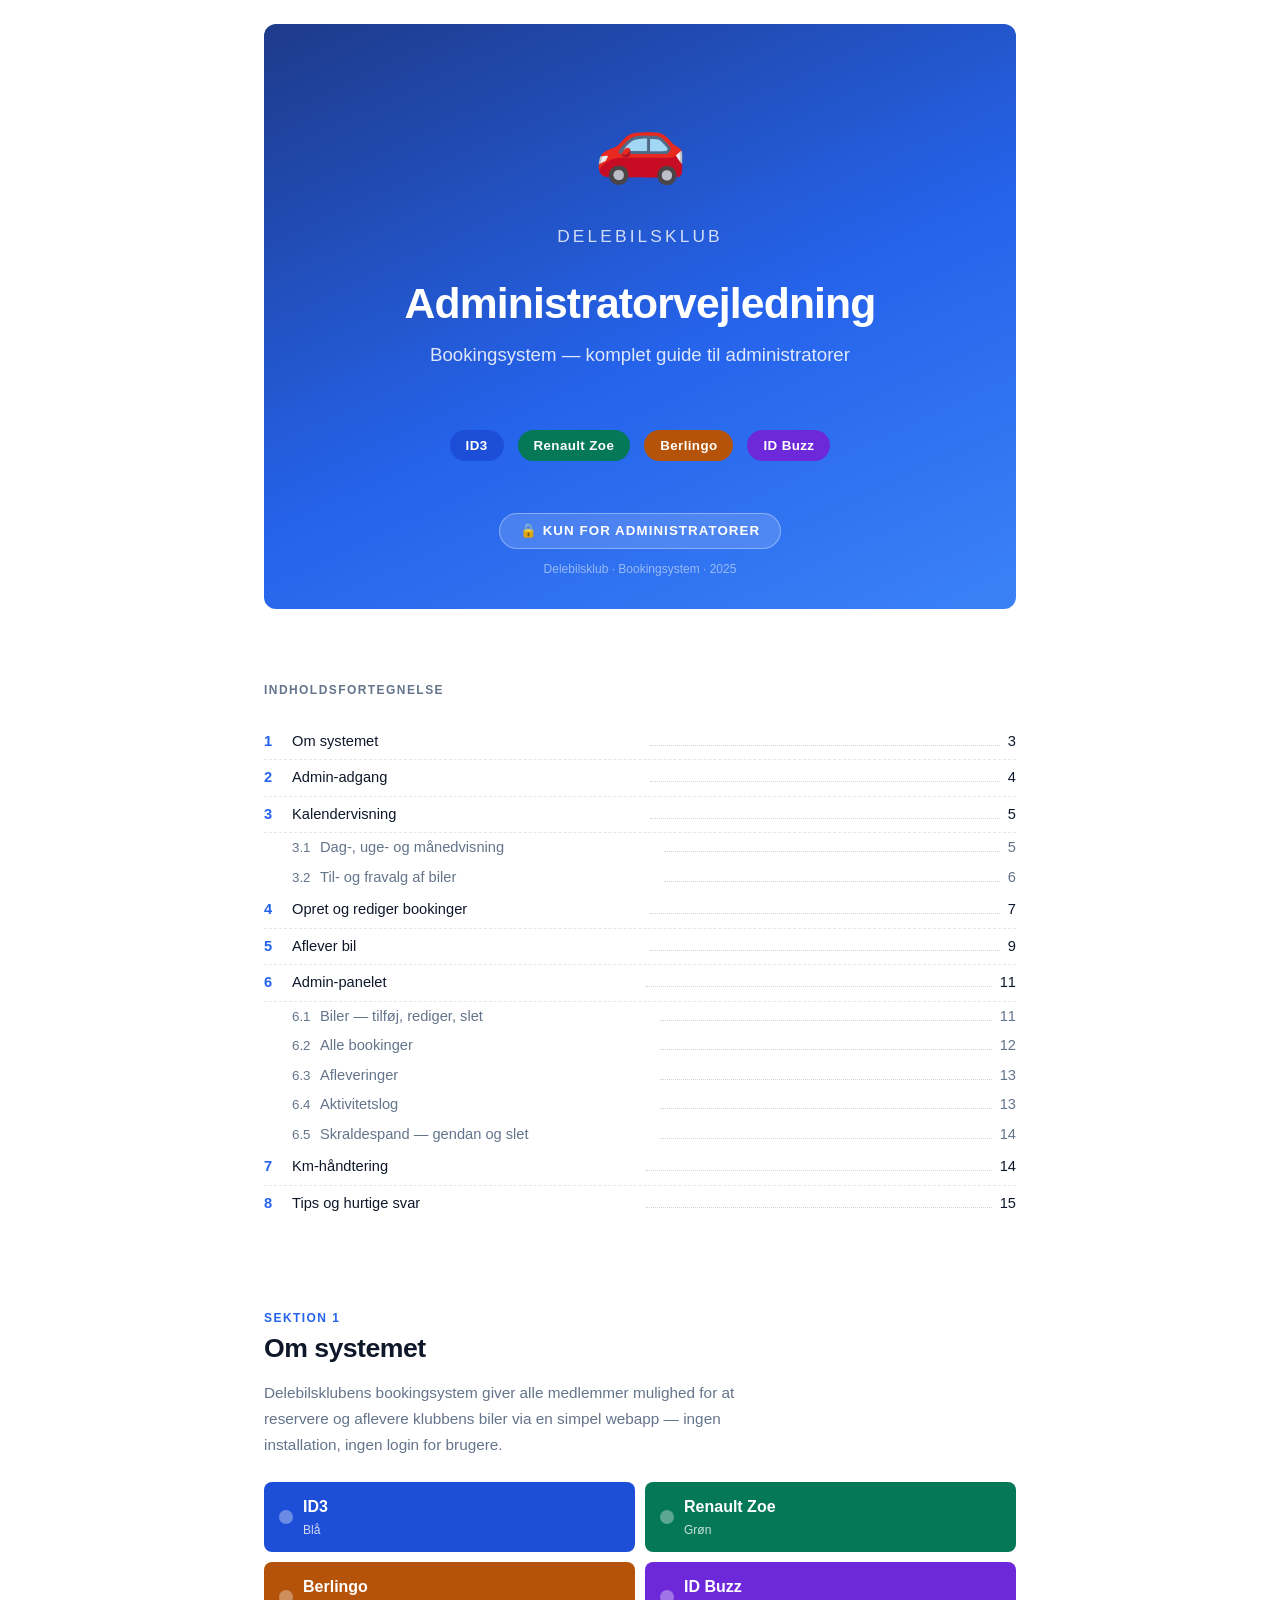
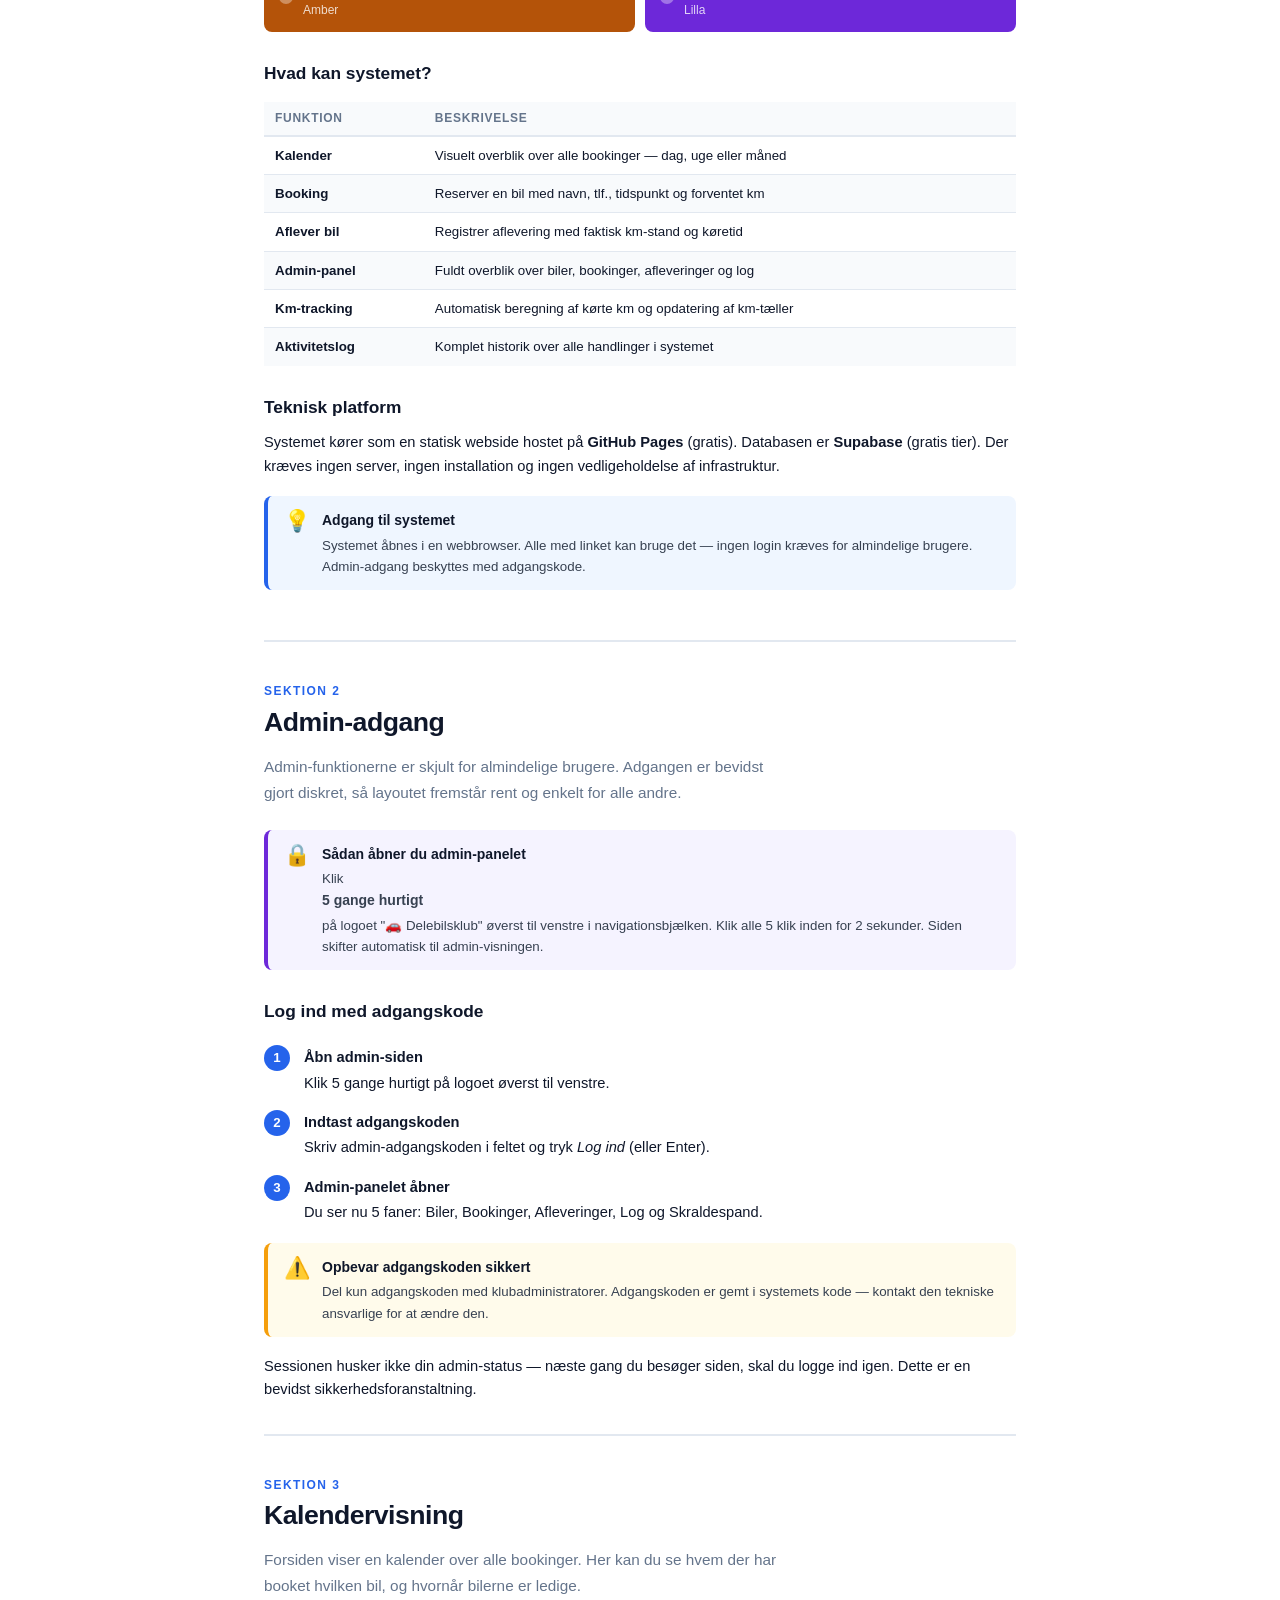
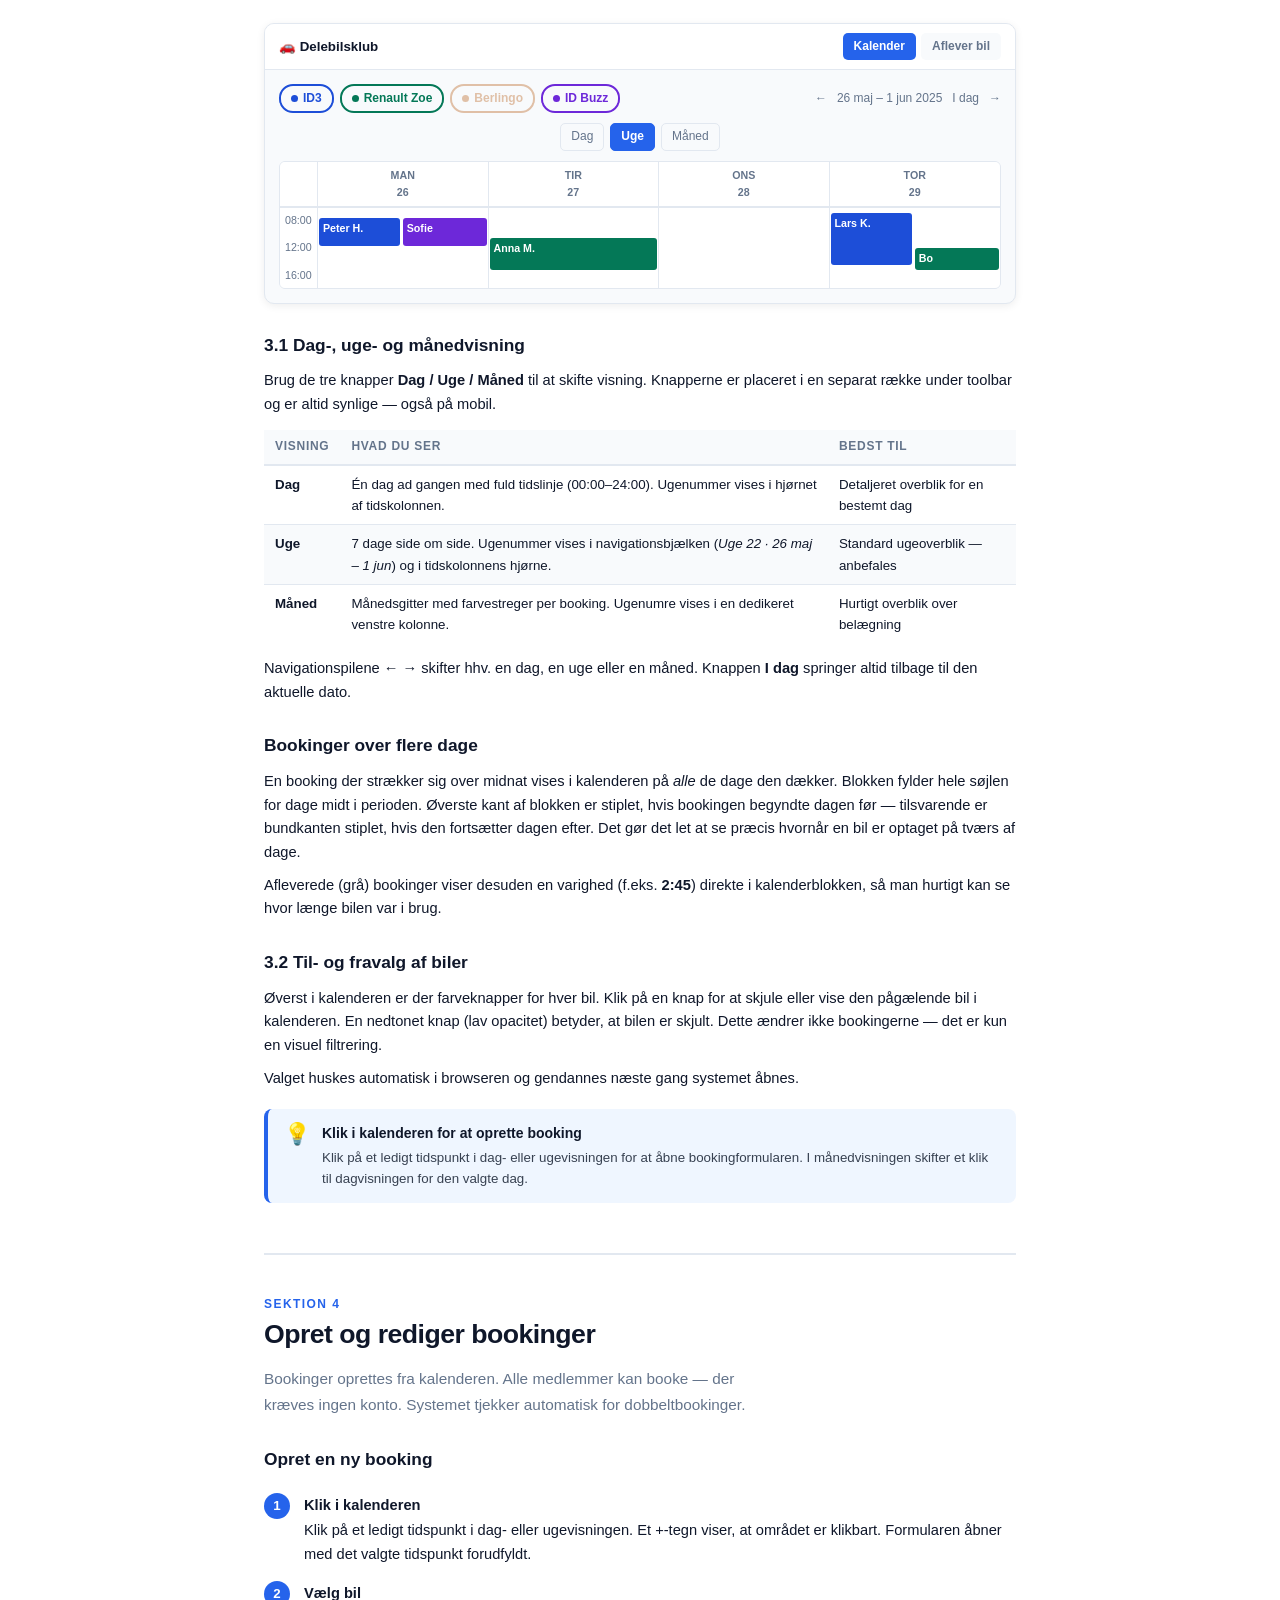
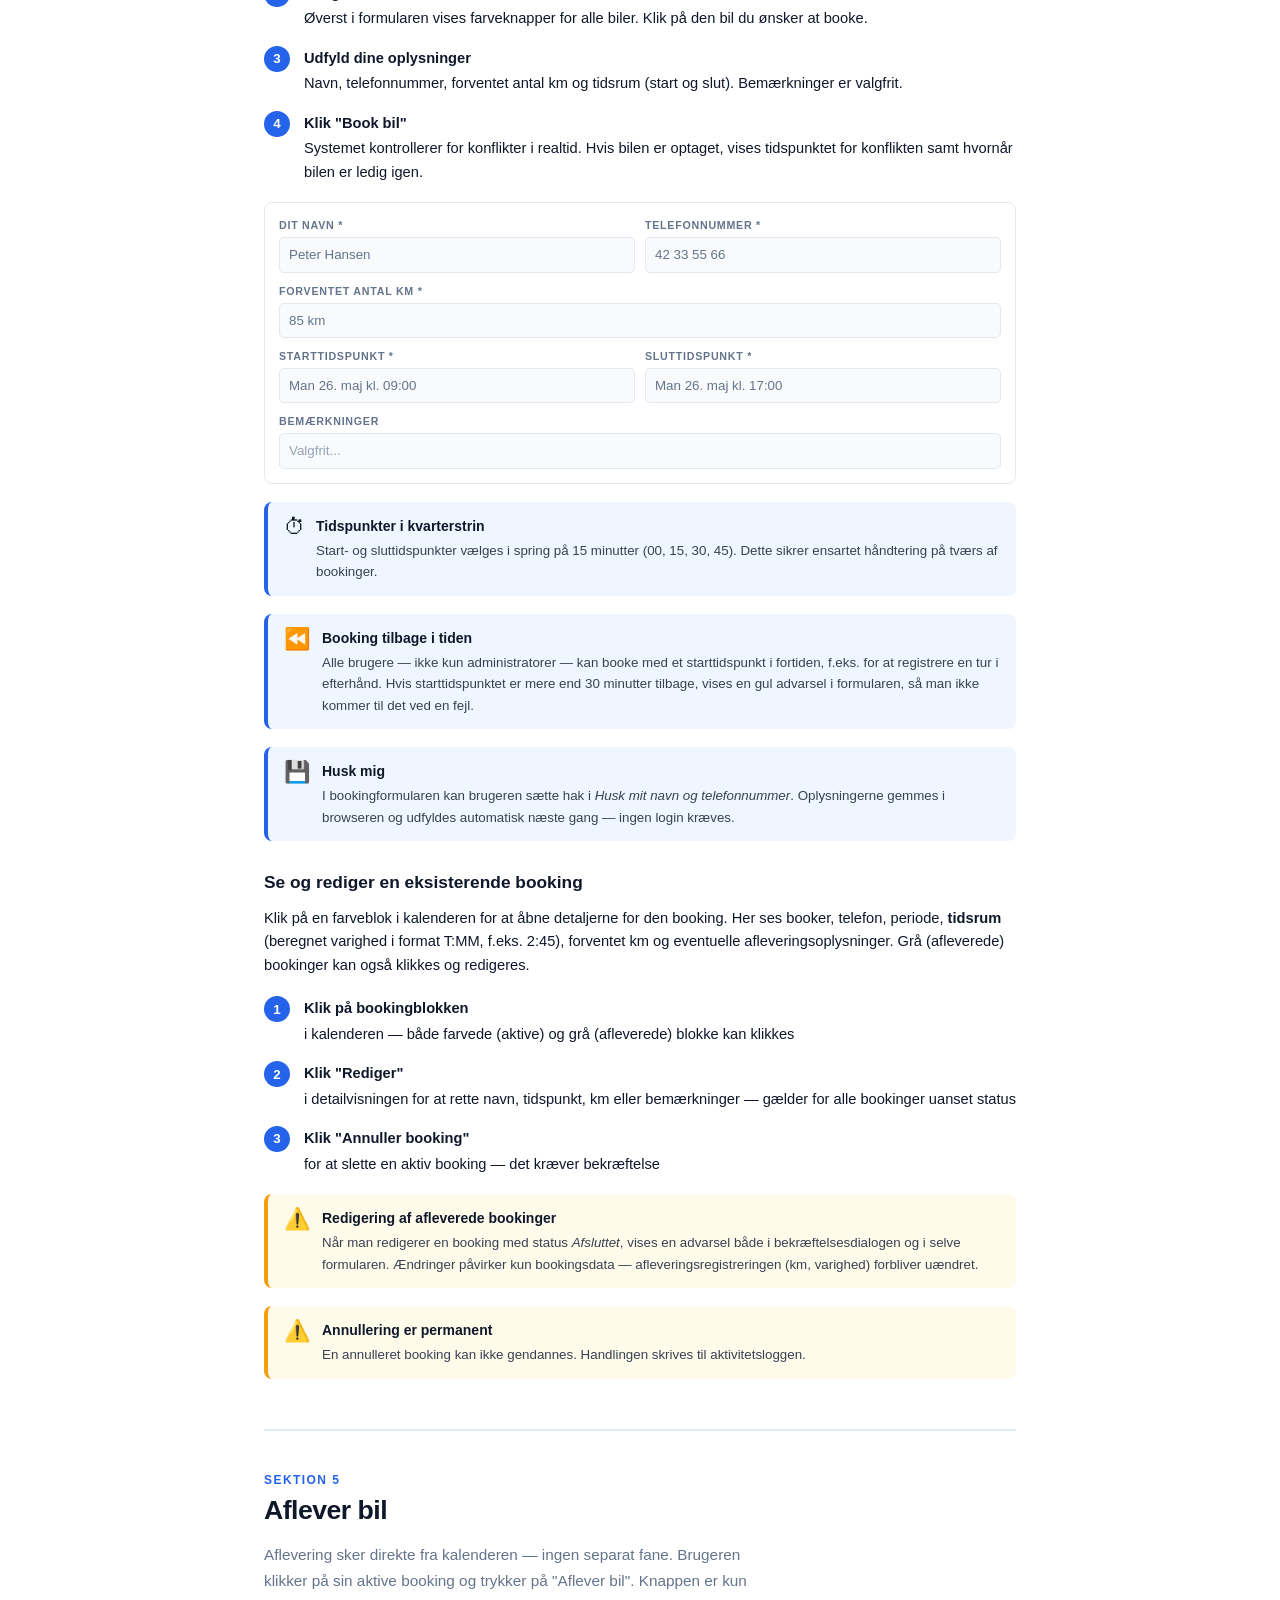
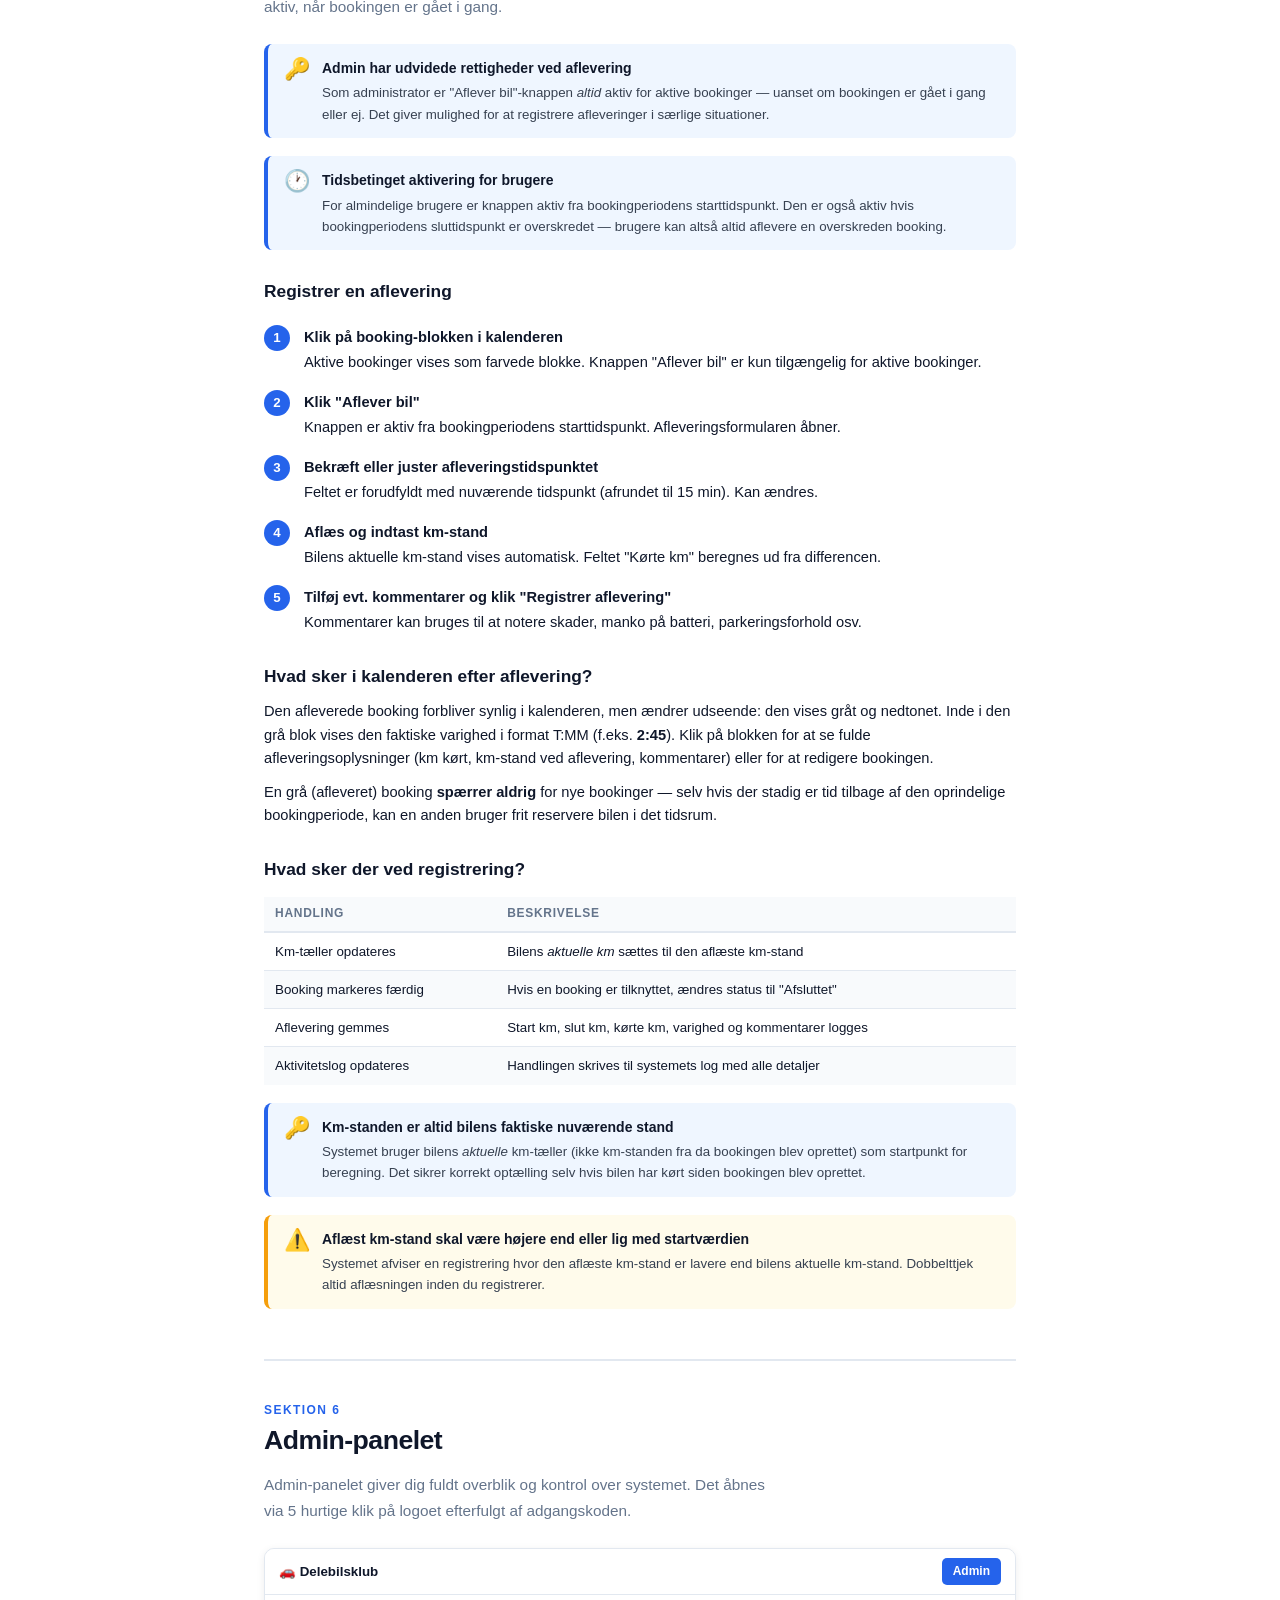
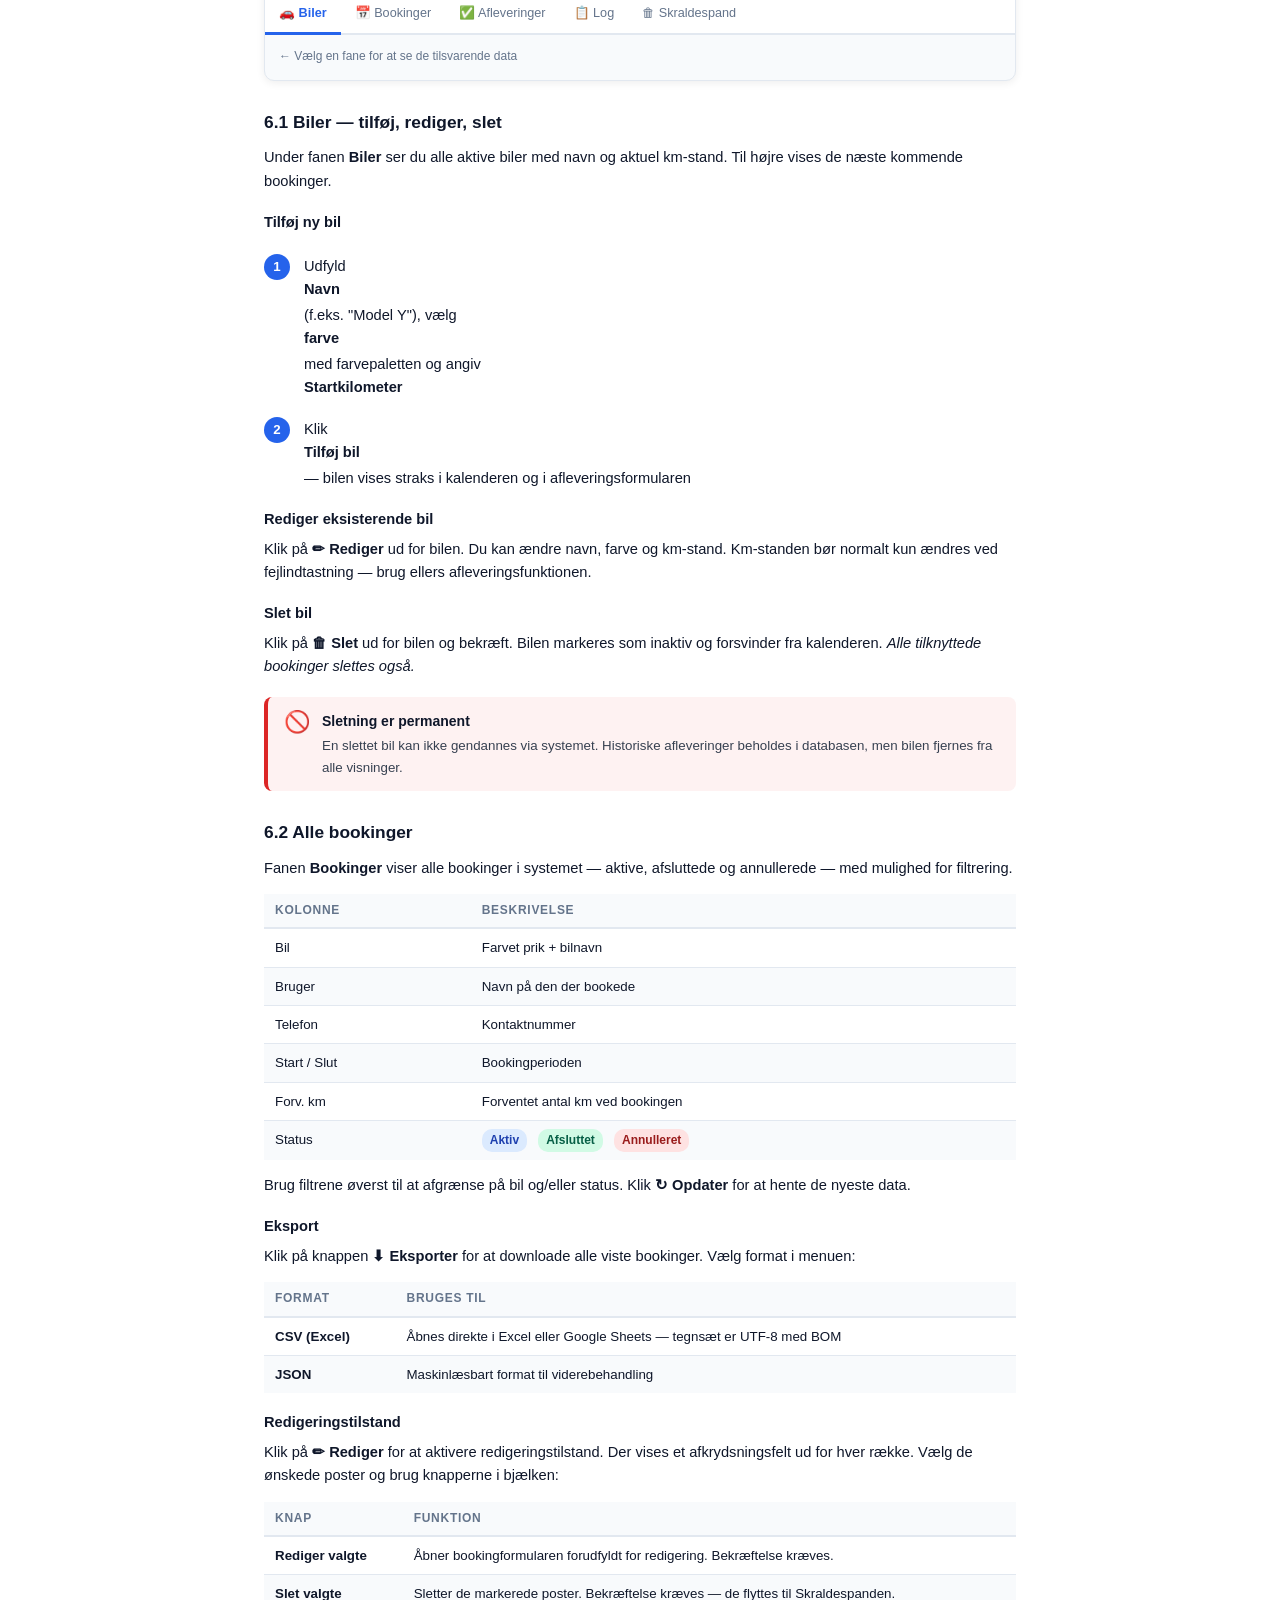
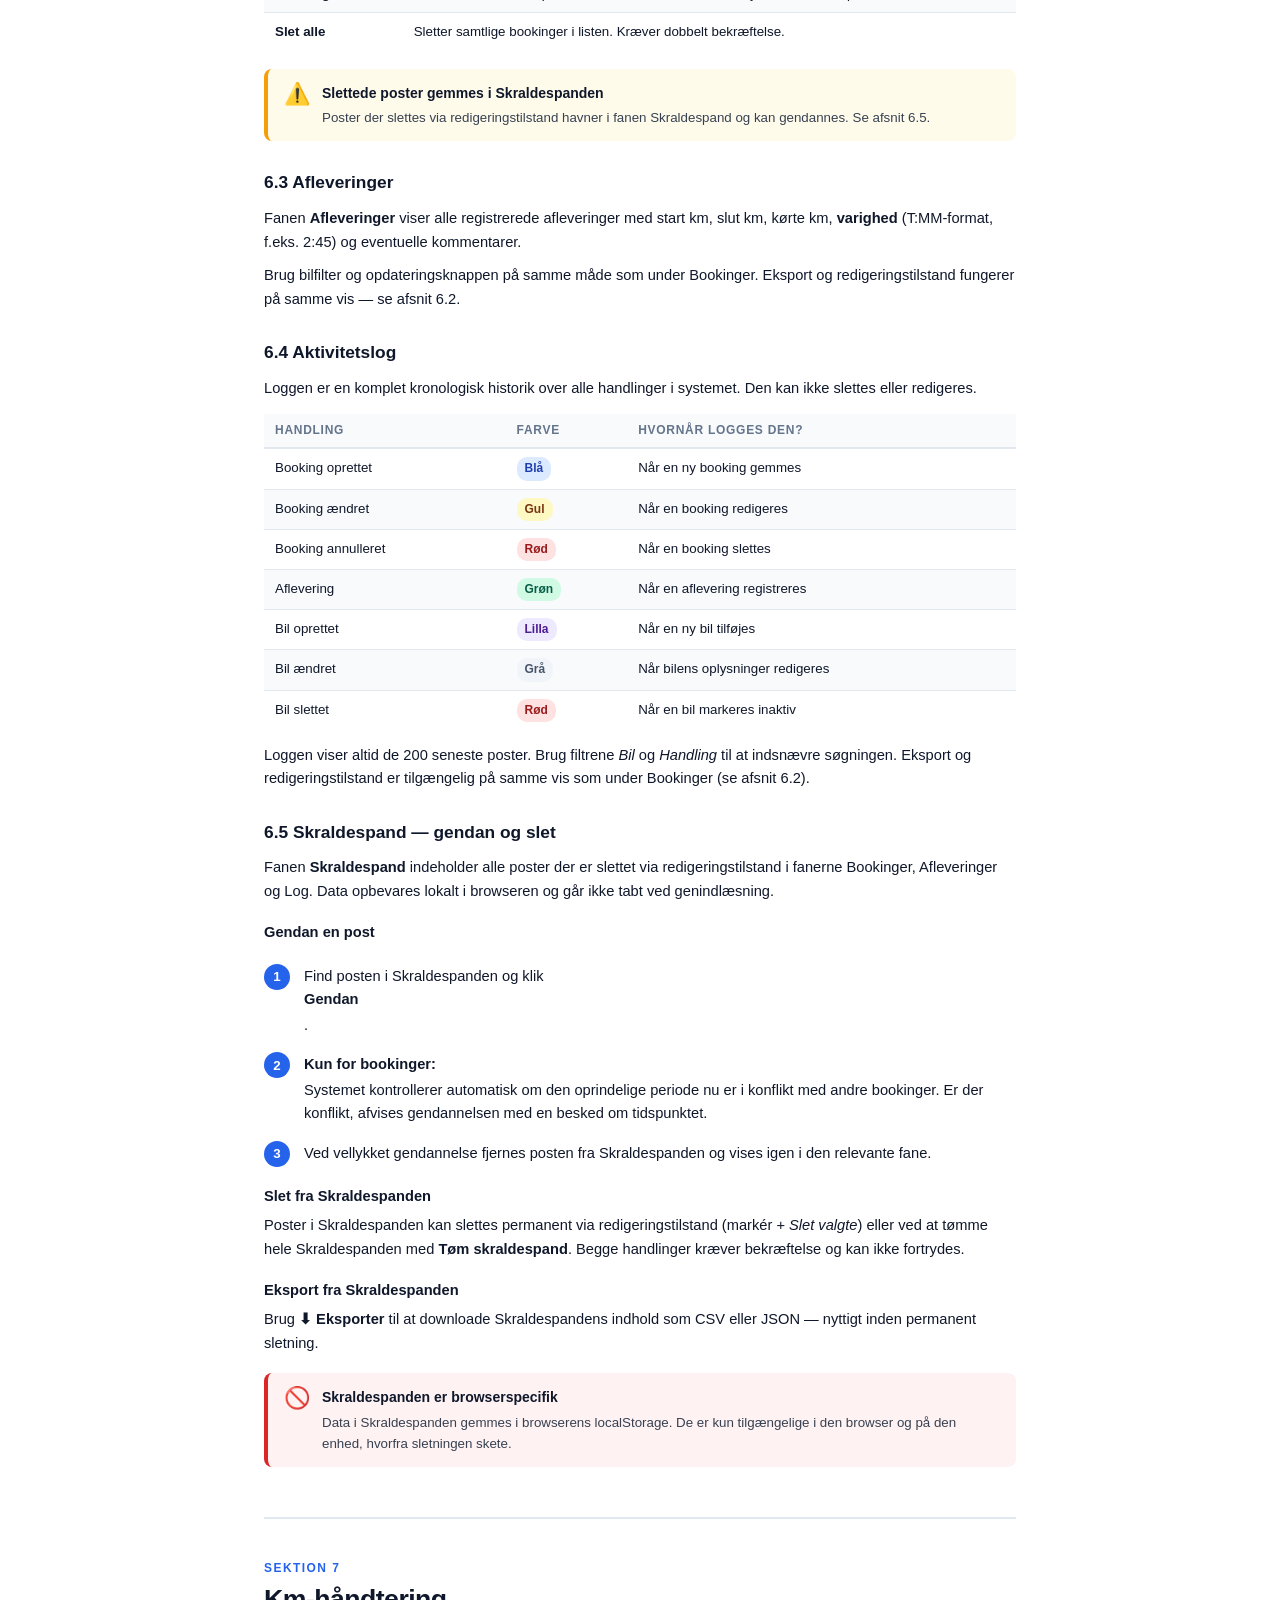
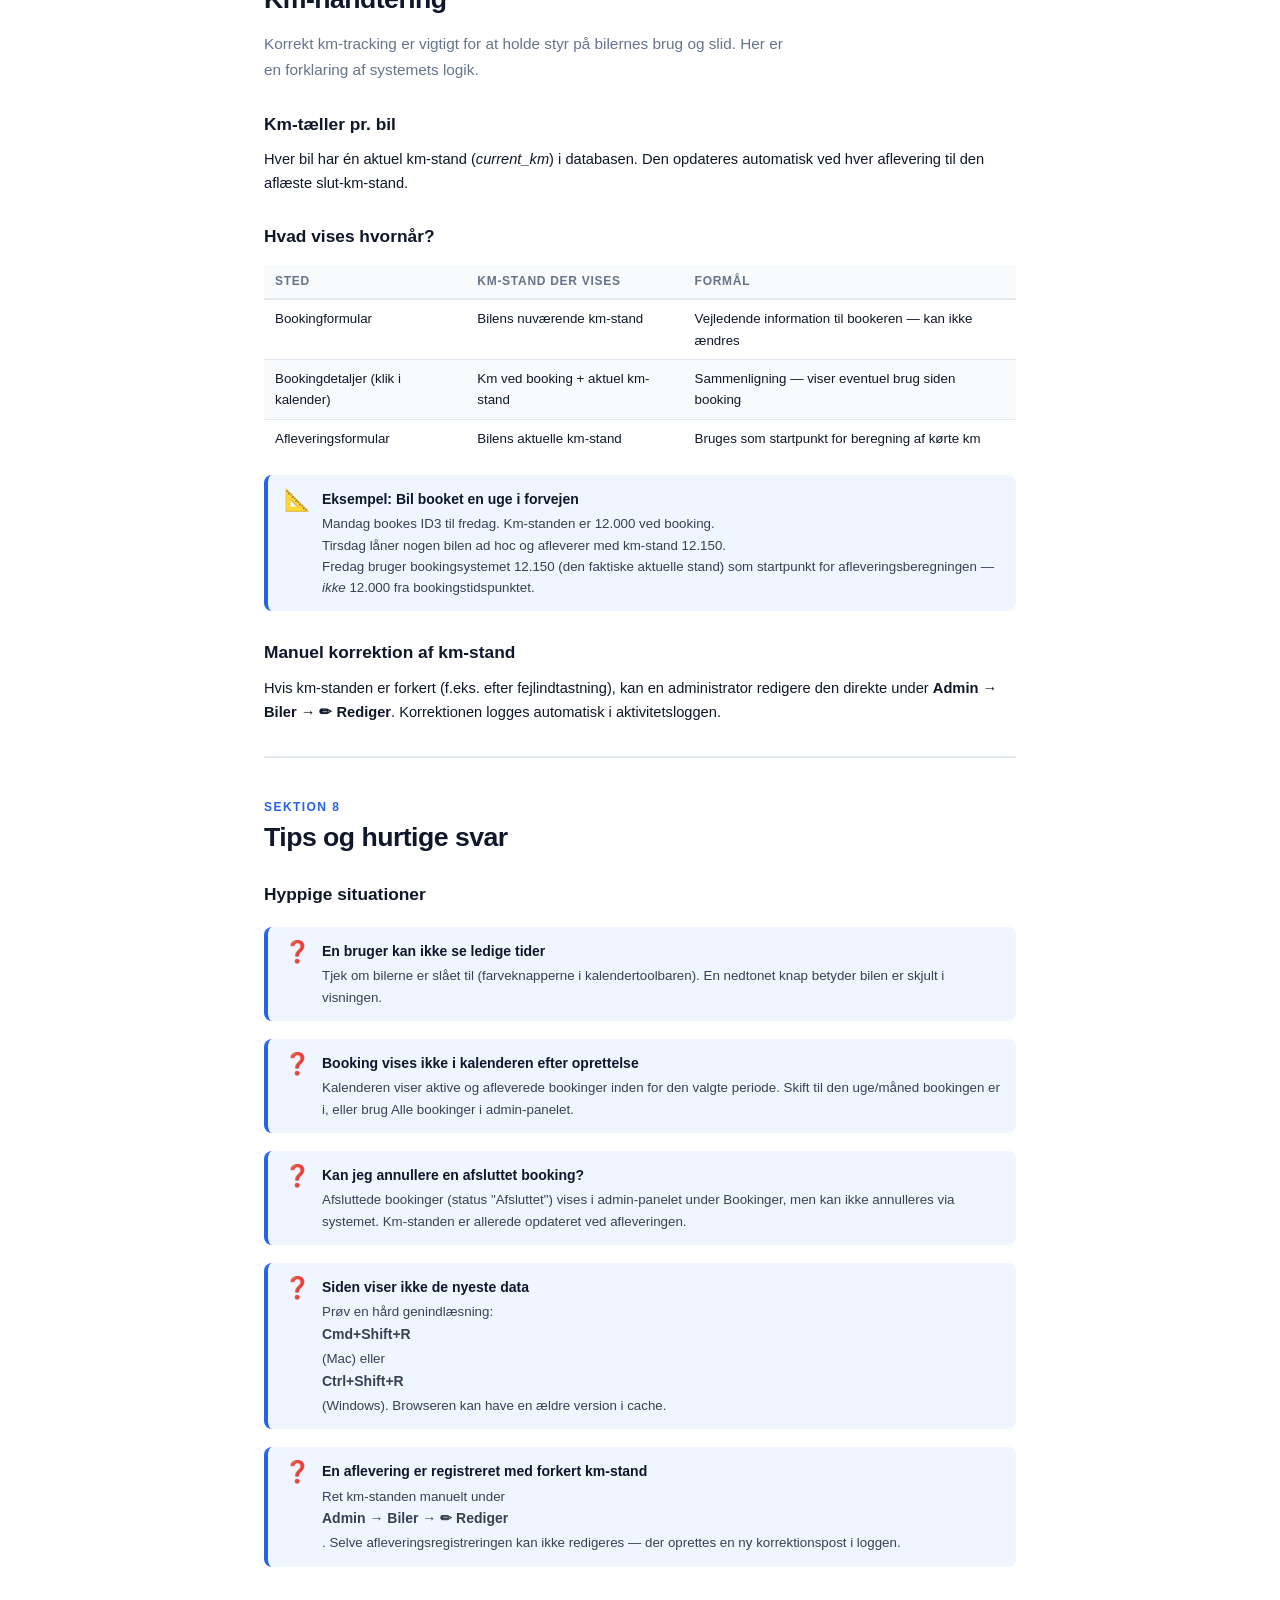
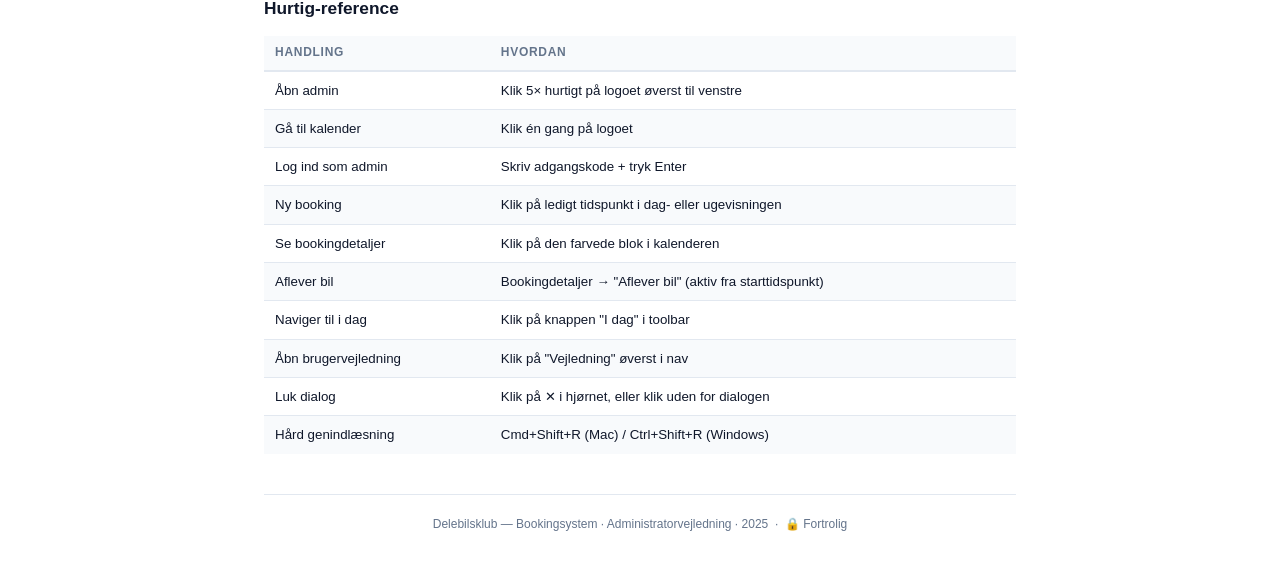
==== commit 3f48c2e4: "Opdater begge vejledninger med funktioner fra 2026-05-31 - Bruger: ugenumre, mobil pull-to-refresh, " ====
--- a/admin-vejledning.html
+++ b/admin-vejledning.html
@@ -730,17 +730,17 @@
       <tbody>
         <tr>
           <td><strong>Dag</strong></td>
-          <td>Én dag ad gangen med fuld tidslinje (00:00–24:00)</td>
+          <td>Én dag ad gangen med fuld tidslinje (00:00–24:00). Ugenummer vises i hjørnet af tidskolonnen.</td>
           <td>Detaljeret overblik for en bestemt dag</td>
         </tr>
         <tr>
           <td><strong>Uge</strong></td>
-          <td>7 dage side om side med tidslinje</td>
+          <td>7 dage side om side. Ugenummer vises i navigationsbjælken (<em>Uge 22 · 26 maj – 1 jun</em>) og i tidskolonnens hjørne.</td>
           <td>Standard ugeoverblik — anbefales</td>
         </tr>
         <tr>
           <td><strong>Måned</strong></td>
-          <td>Månedsgitter med farvestreger per booking</td>
+          <td>Månedsgitter med farvestreger per booking. Ugenumre vises i en dedikeret venstre kolonne.</td>
           <td>Hurtigt overblik over belægning</td>
         </tr>
       </tbody>
@@ -754,6 +754,7 @@
 
     <h3>3.2 Til- og fravalg af biler</h3>
     <p>Øverst i kalenderen er der farveknapper for hver bil. Klik på en knap for at skjule eller vise den pågælende bil i kalenderen. En nedtonet knap (lav opacitet) betyder, at bilen er skjult. Dette ændrer ikke bookingerne — det er kun en visuel filtrering.</p>
+    <p>Valget huskes automatisk i browseren og gendannes næste gang systemet åbnes.</p>
 
     <div class="callout tip">
       <div class="callout-icon">💡</div>
@@ -842,10 +843,17 @@
       </div>
     </div>
     <div class="callout tip">
-      <div class="callout-icon">🔑</div>
-      <div class="callout-body">
-        <strong>Admin kan booke i fortiden</strong>
-        <p>Når du er logget ind som administrator, er begrænsningen mod at oprette bookinger med tilbagevirkende kraft ophævet. Almindelige brugere kan kun booke fremtidige tidspunkter.</p>
+      <div class="callout-icon">⏪</div>
+      <div class="callout-body">
+        <strong>Booking tilbage i tiden</strong>
+        <p>Alle brugere — ikke kun administratorer — kan booke med et starttidspunkt i fortiden, f.eks. for at registrere en tur i efterhånd. Hvis starttidspunktet er mere end 30 minutter tilbage, vises en gul advarsel i formularen, så man ikke kommer til det ved en fejl.</p>
+      </div>
+    </div>
+    <div class="callout tip">
+      <div class="callout-icon">💾</div>
+      <div class="callout-body">
+        <strong>Husk mig</strong>
+        <p>I bookingformularen kan brugeren sætte hak i <em>Husk mit navn og telefonnummer</em>. Oplysningerne gemmes i browseren og udfyldes automatisk næste gang — ingen login kræves.</p>
       </div>
     </div>
 
@@ -867,6 +875,13 @@
       </div>
     </div>
 
+    <div class="callout warn">
+      <div class="callout-icon">⚠️</div>
+      <div class="callout-body">
+        <strong>Redigering af afleverede bookinger</strong>
+        <p>Når man redigerer en booking med status <em>Afsluttet</em>, vises en advarsel både i bekræftelsesdialogen og i selve formularen. Ændringer påvirker kun bookingsdata — afleveringsregistreringen (km, varighed) forbliver uændret.</p>
+      </div>
+    </div>
     <div class="callout warn">
       <div class="callout-icon">⚠️</div>
       <div class="callout-body">
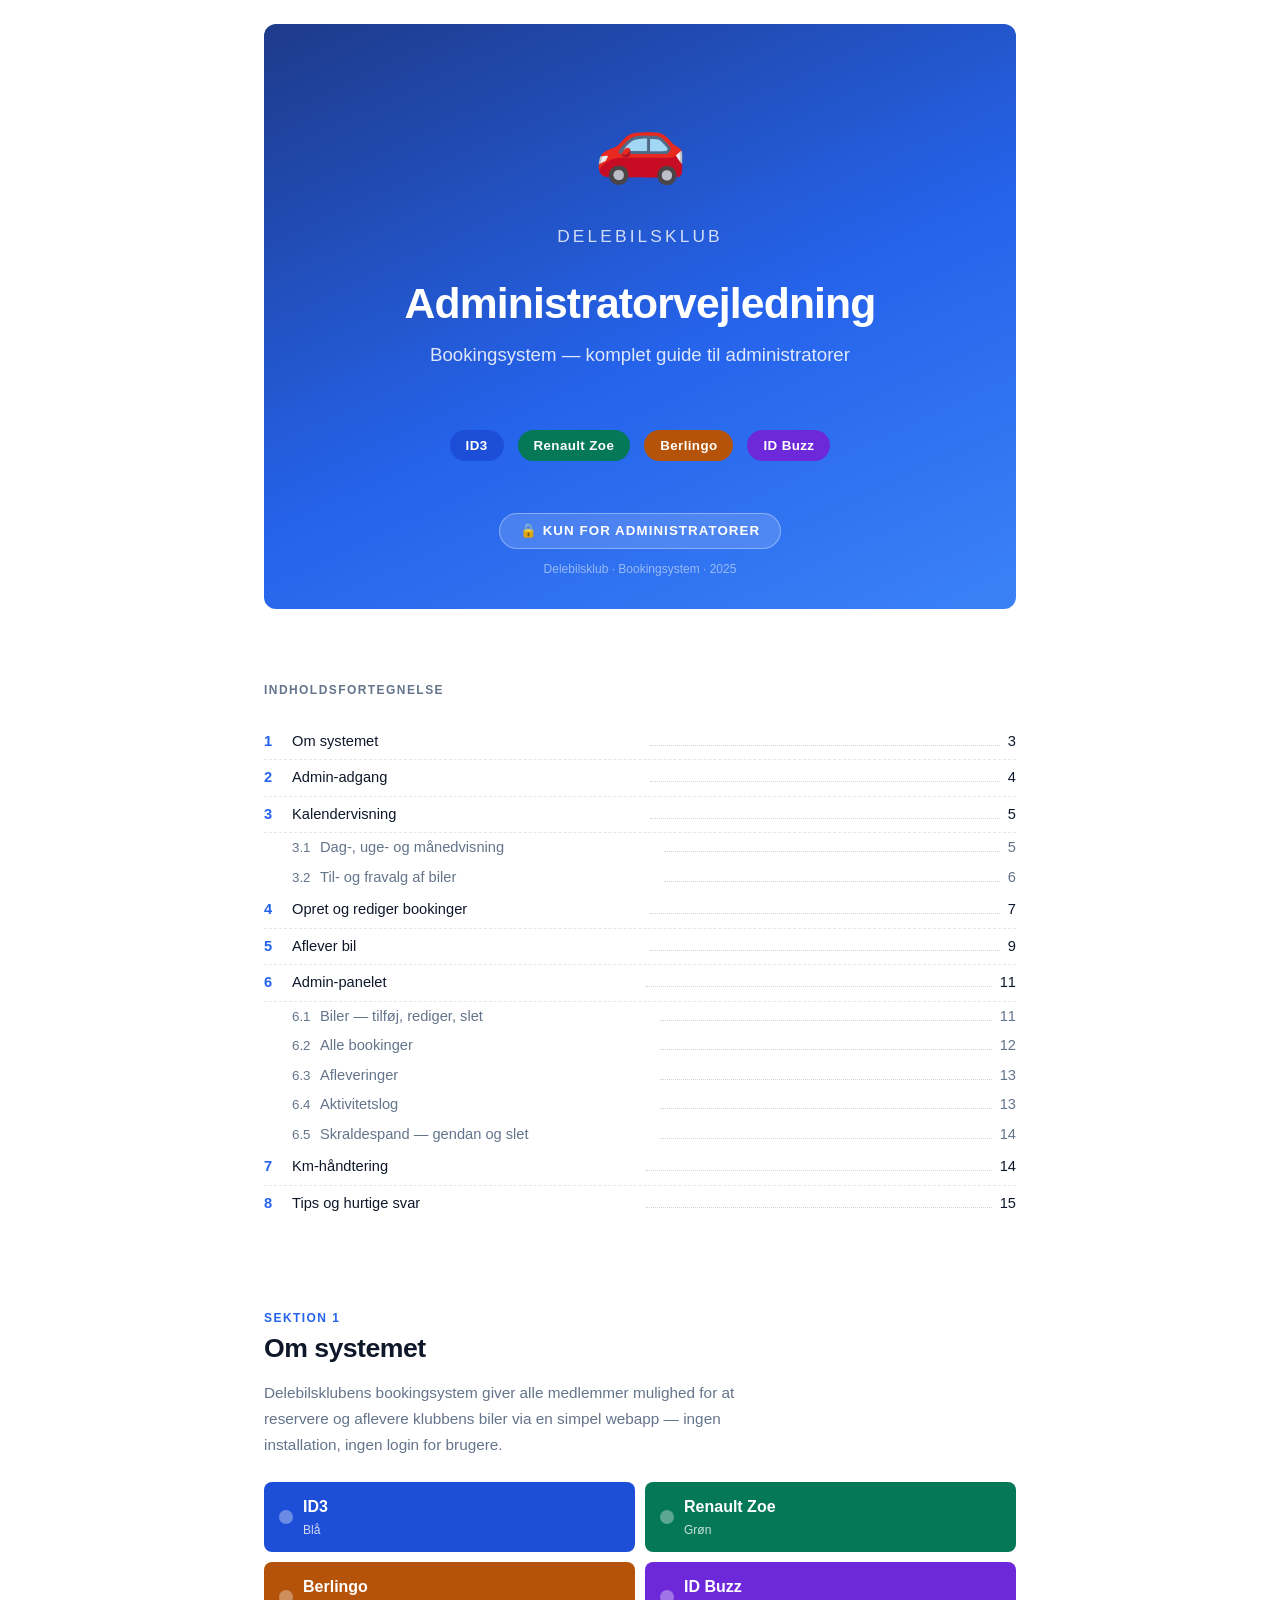
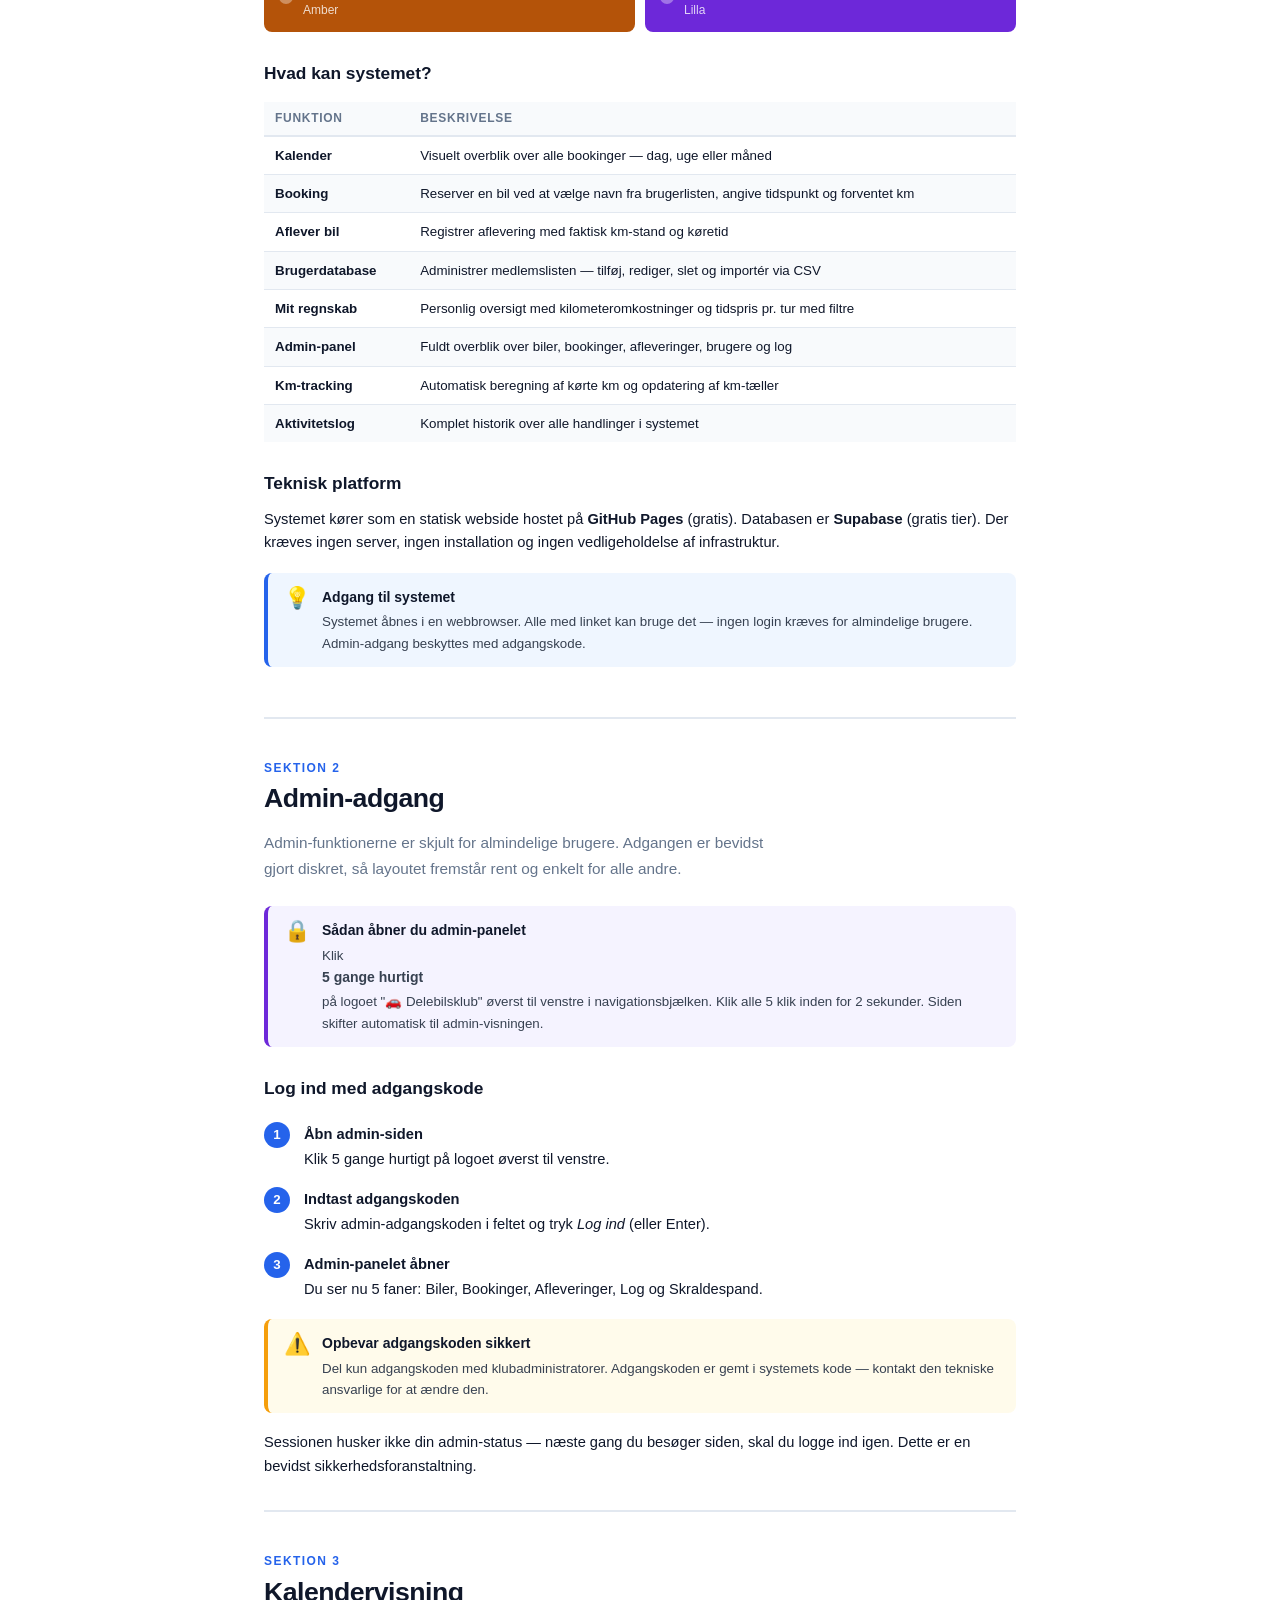
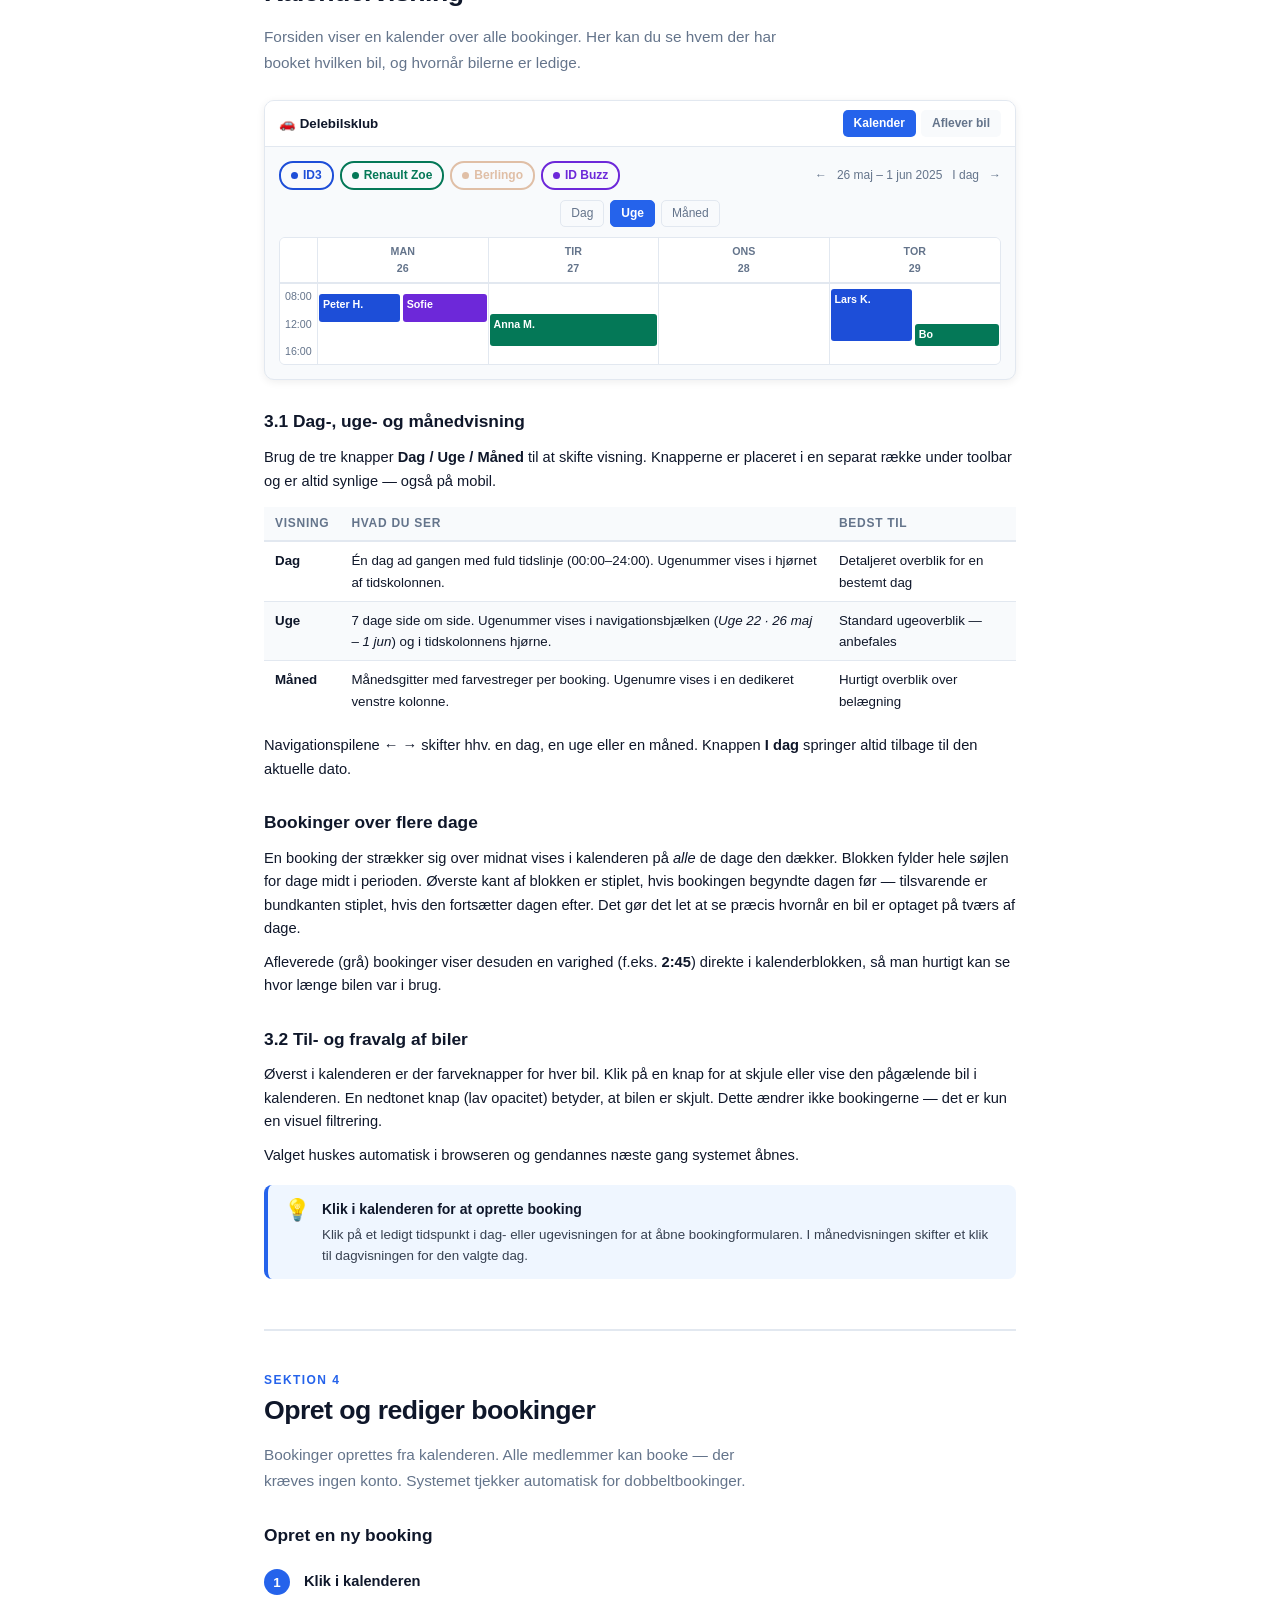
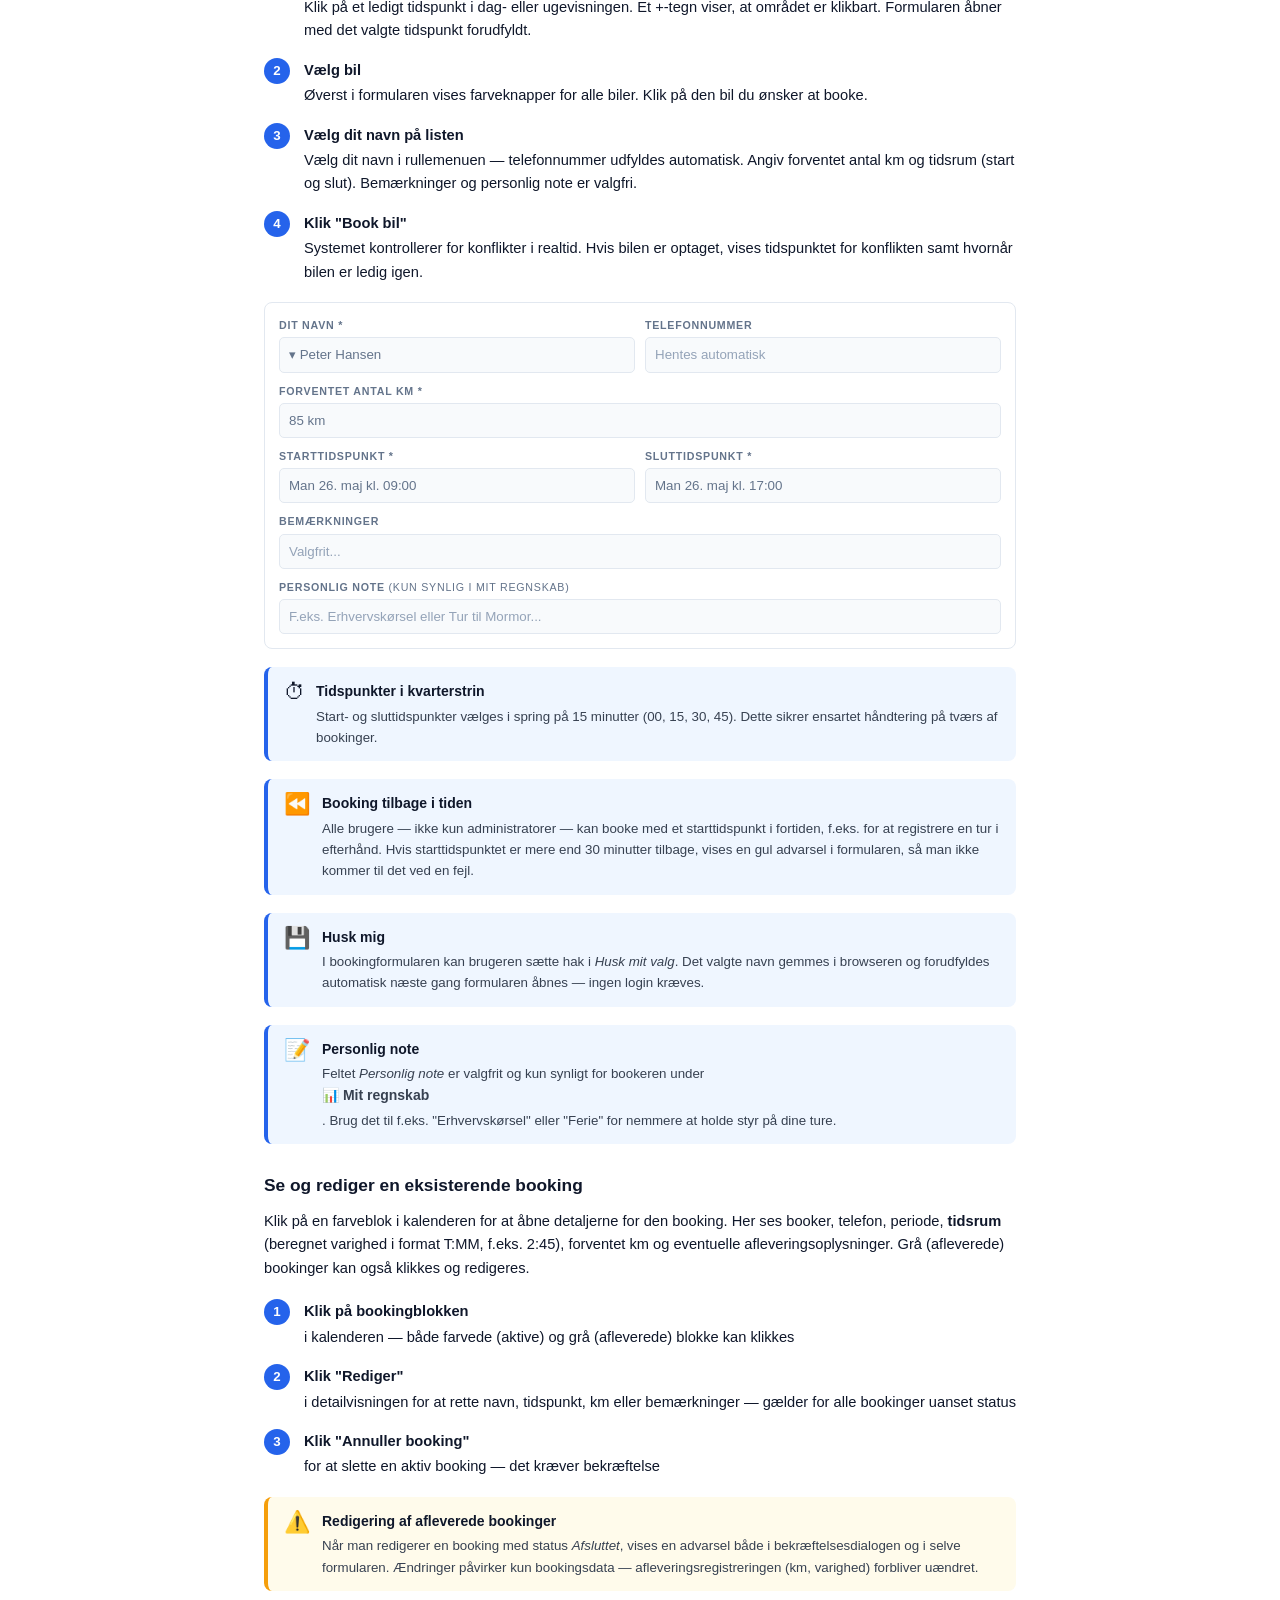
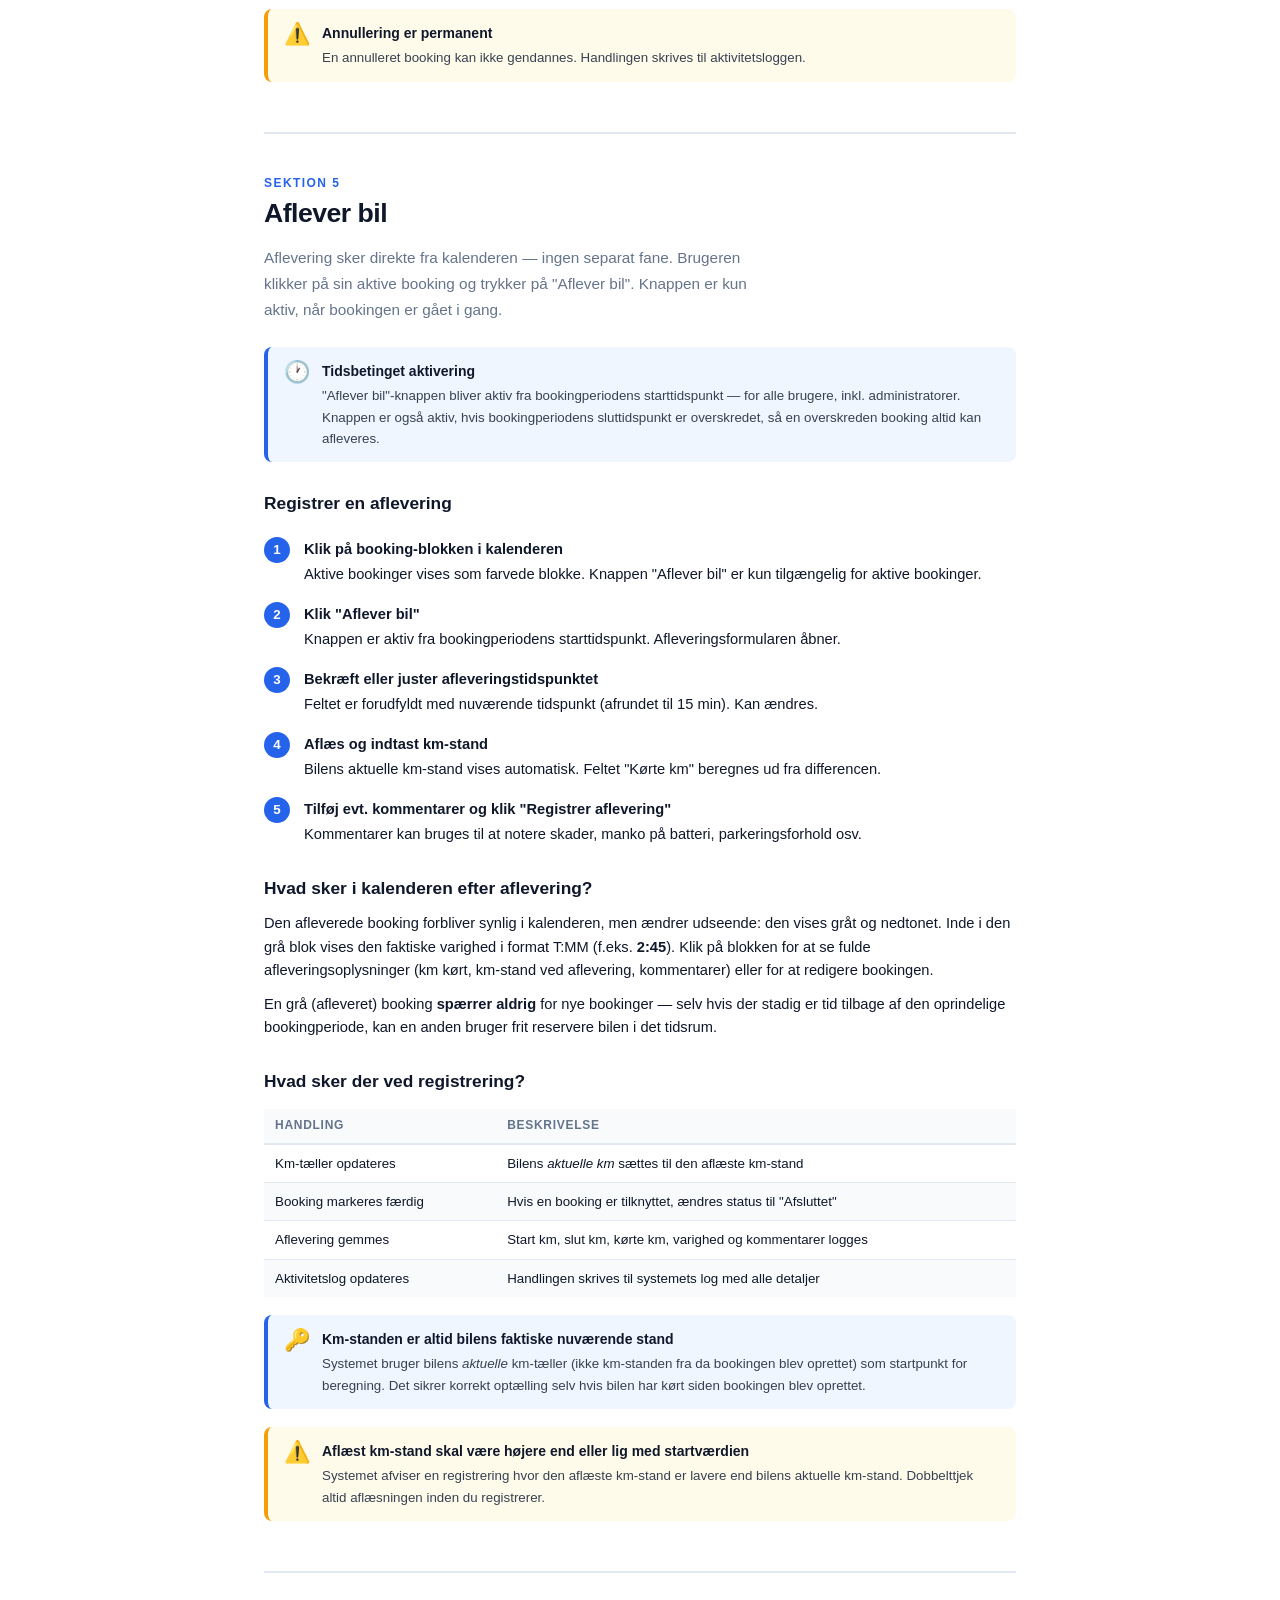
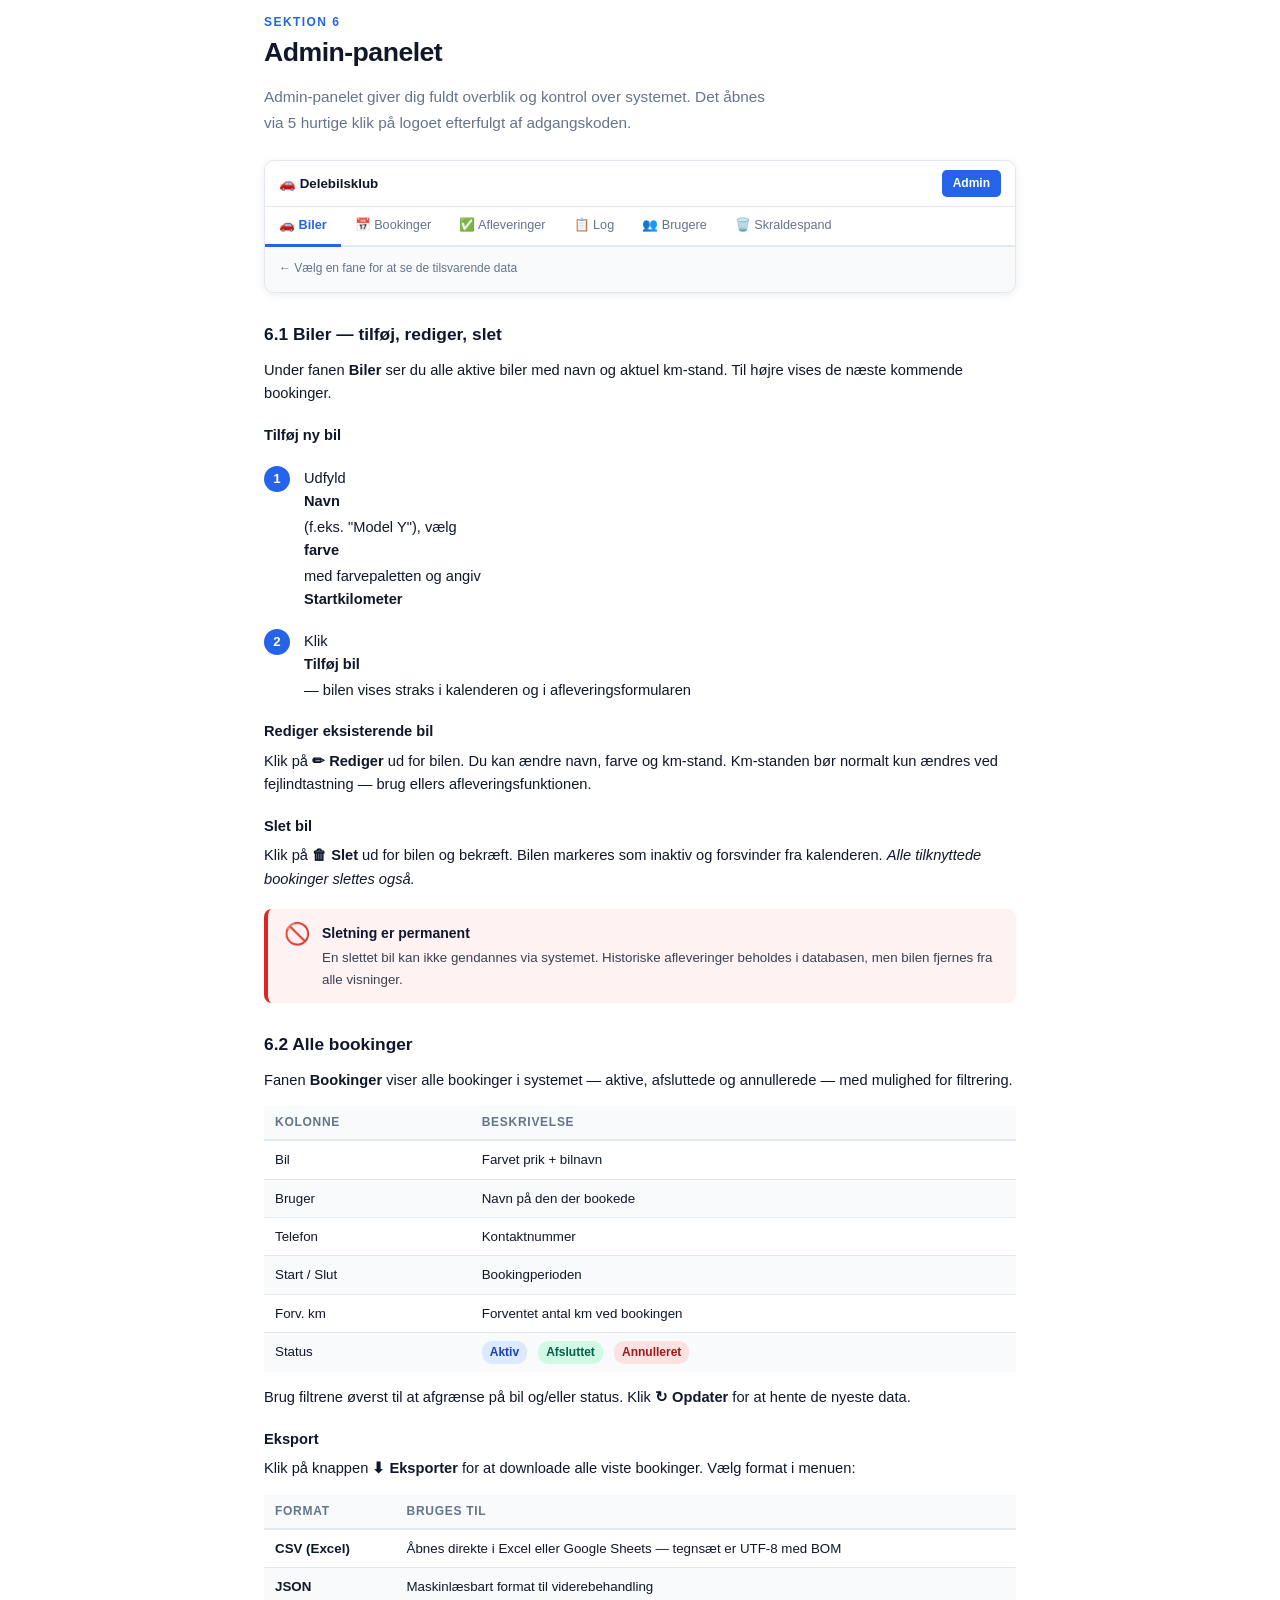
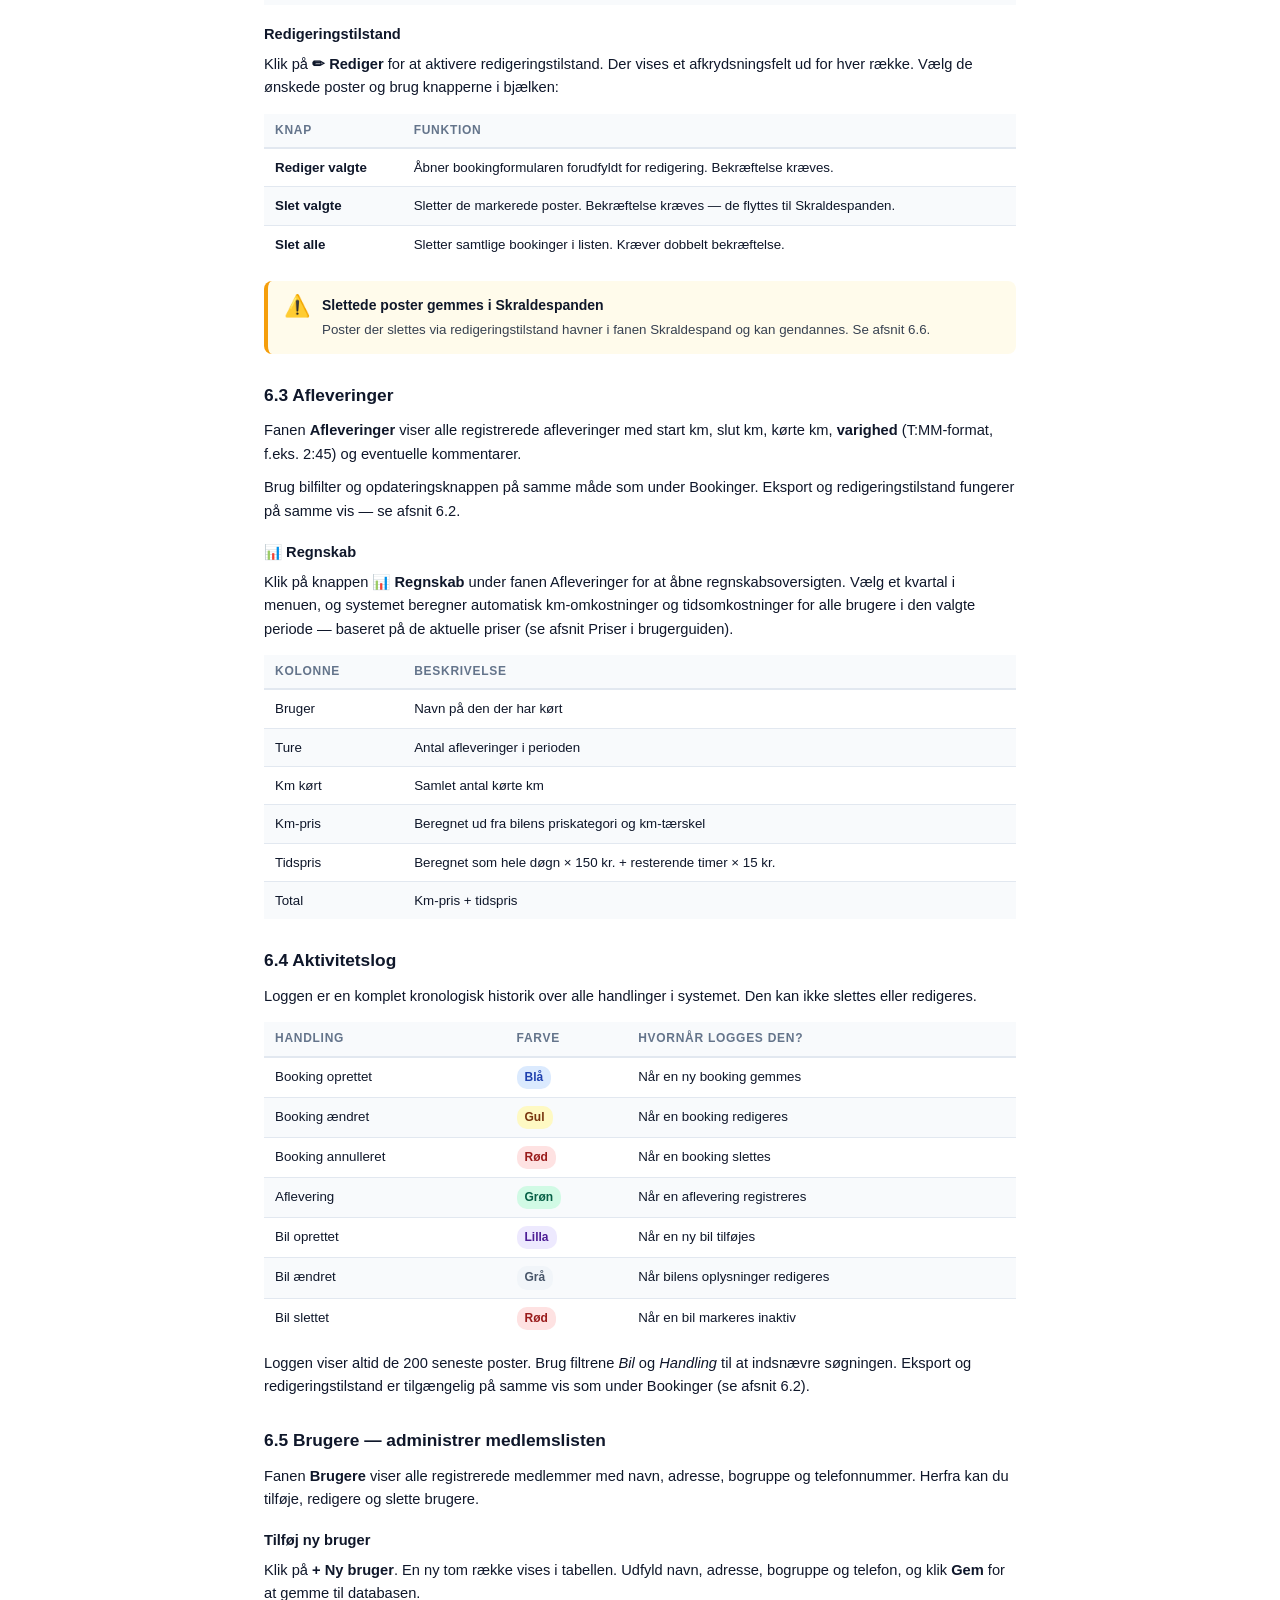
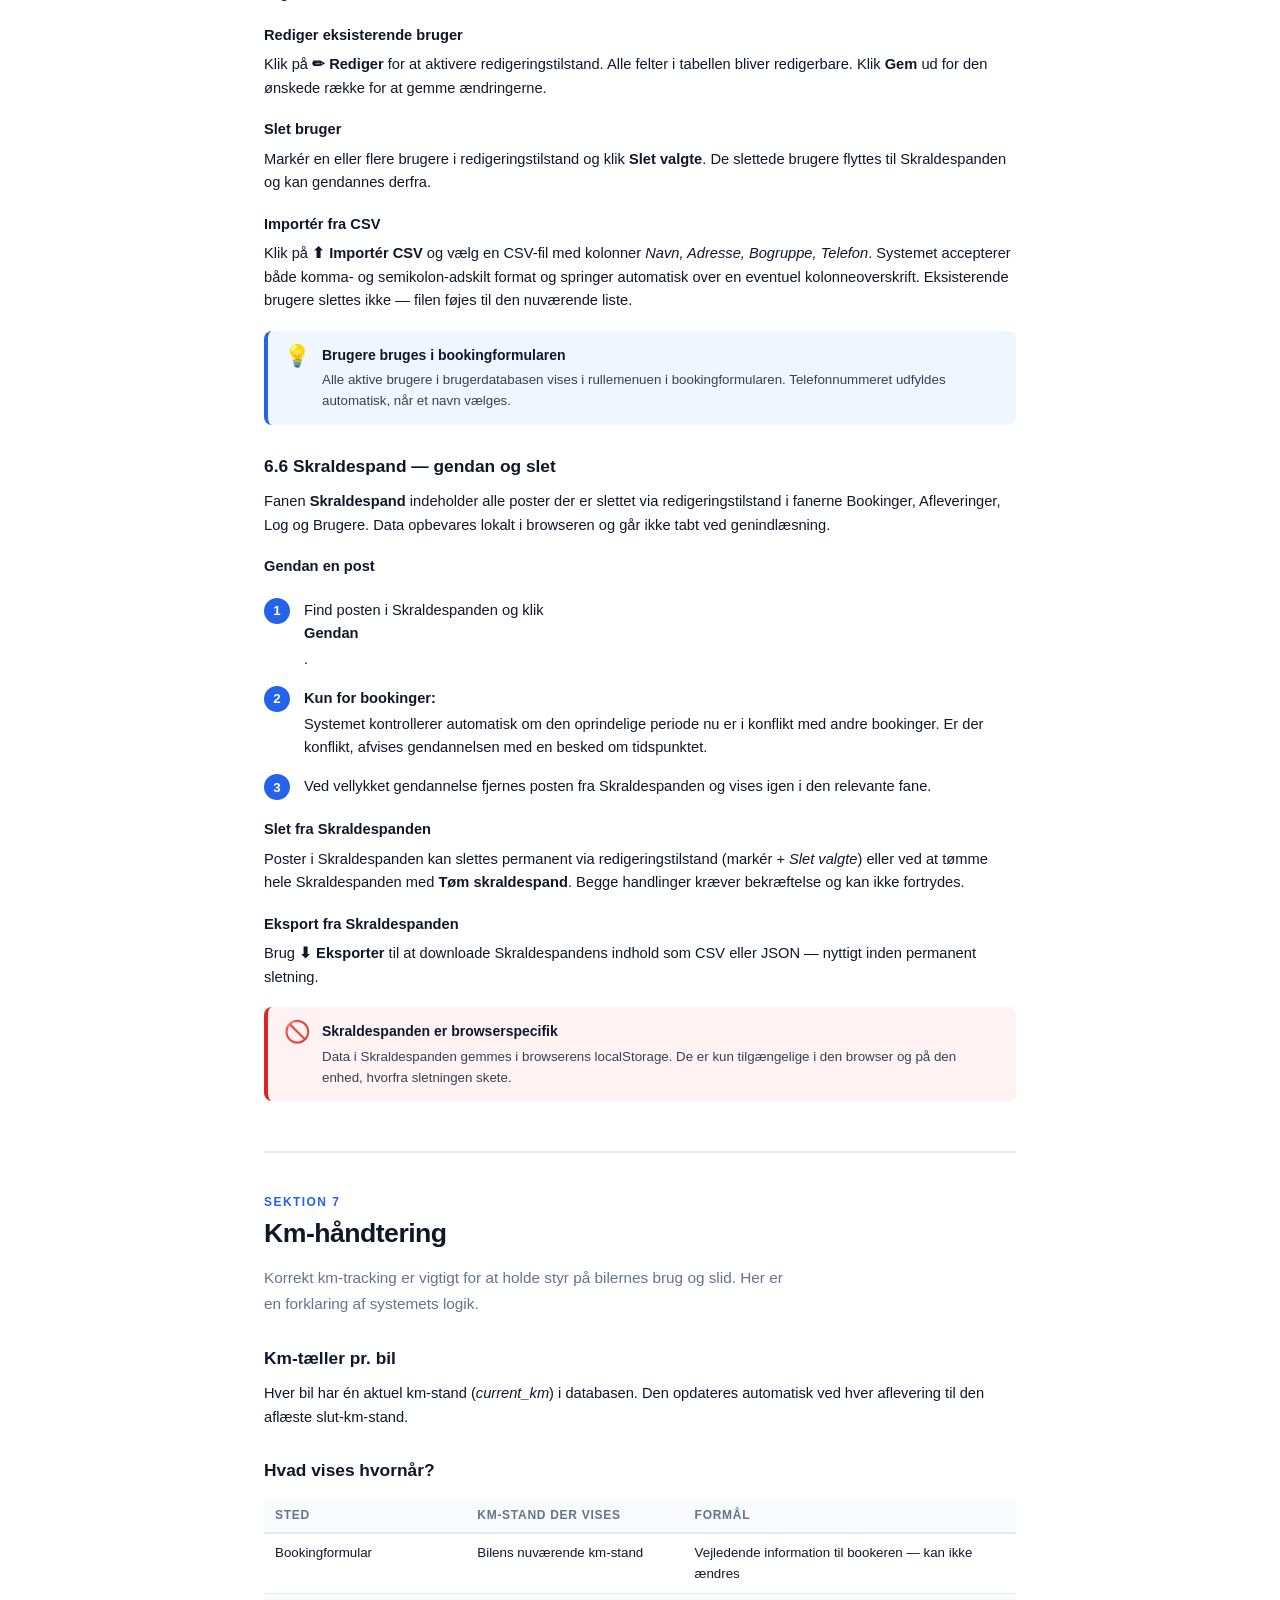
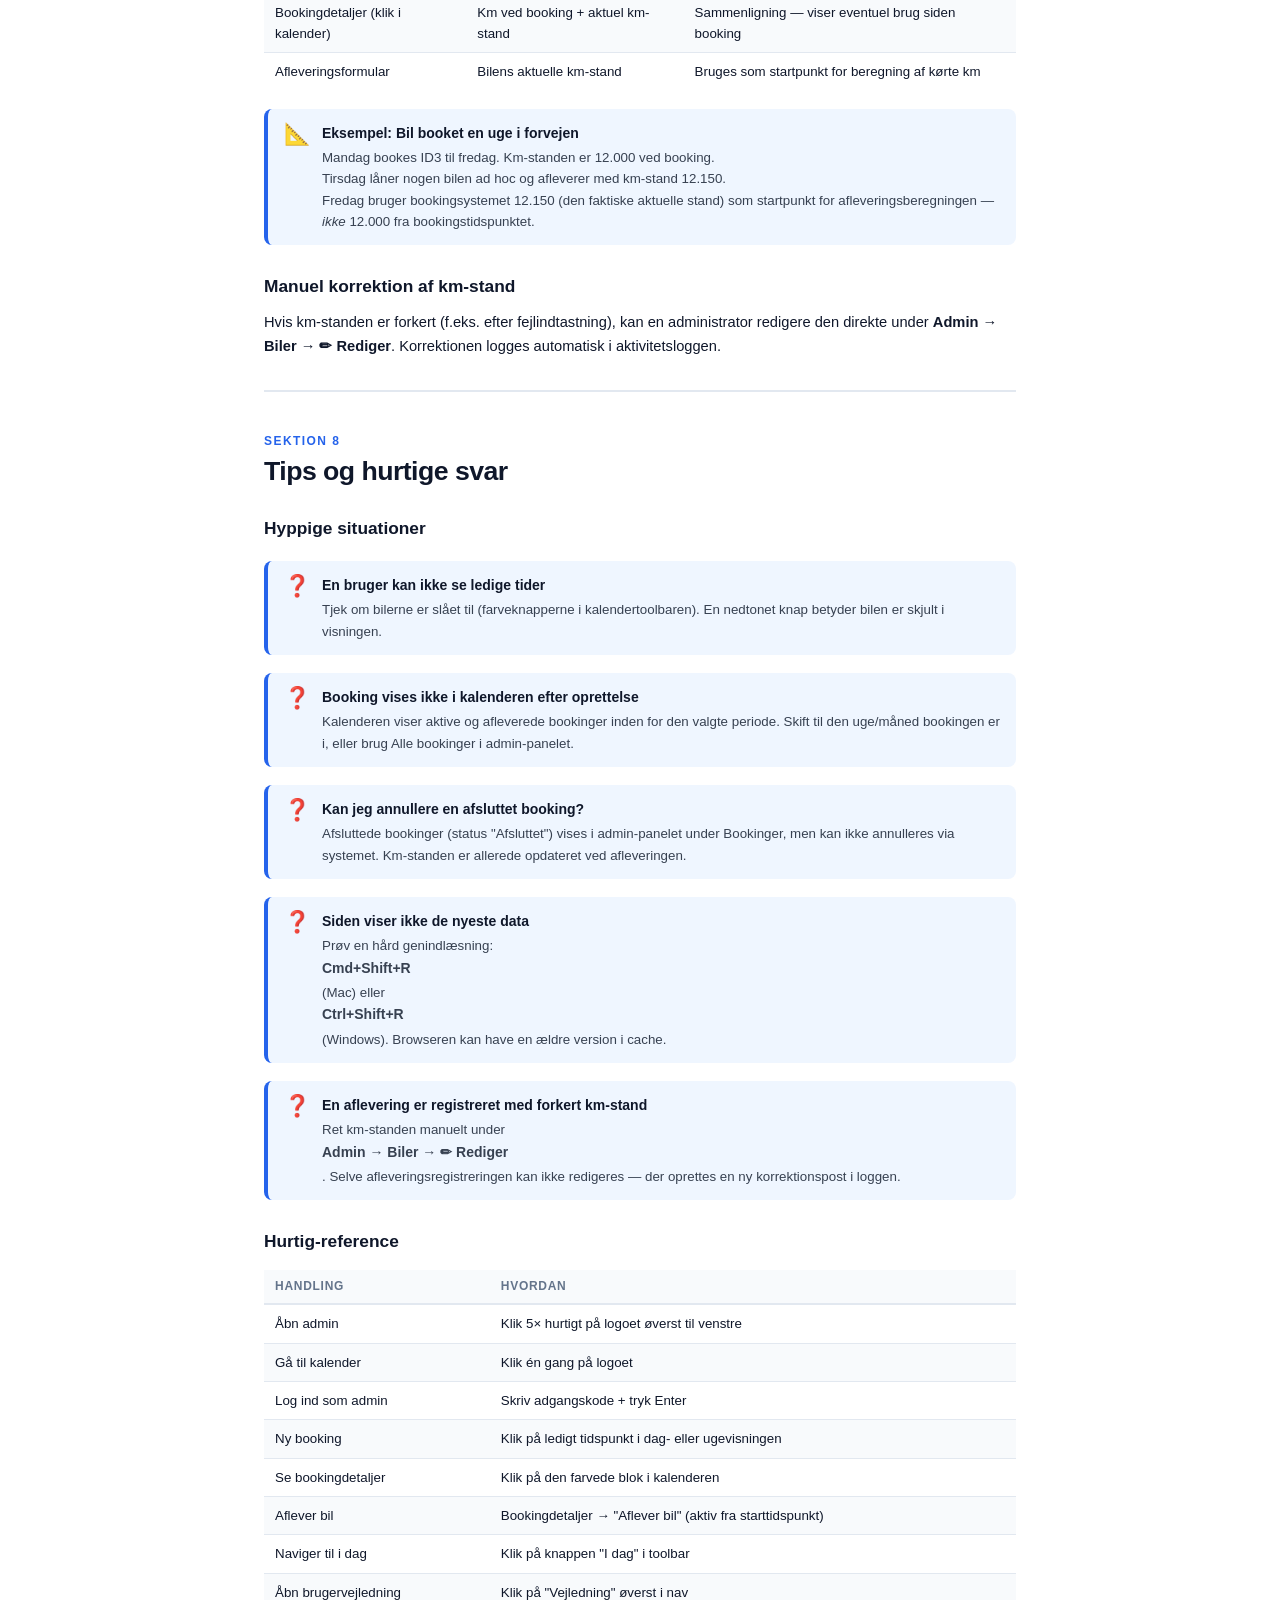
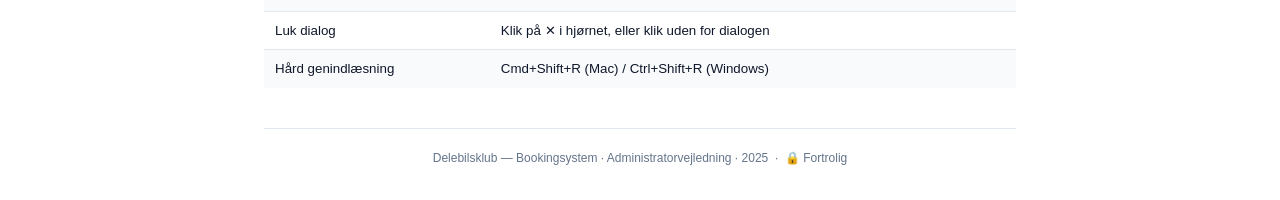
==== commit 922b63fc: "Opdater begge vejledninger med nye funktioner - Brugervejledning (index.html): step 3 → vælg navn på" ====
--- a/admin-vejledning.html
+++ b/admin-vejledning.html
@@ -586,9 +586,11 @@
       <thead><tr><th>Funktion</th><th>Beskrivelse</th></tr></thead>
       <tbody>
         <tr><td><strong>Kalender</strong></td><td>Visuelt overblik over alle bookinger — dag, uge eller måned</td></tr>
-        <tr><td><strong>Booking</strong></td><td>Reserver en bil med navn, tlf., tidspunkt og forventet km</td></tr>
+        <tr><td><strong>Booking</strong></td><td>Reserver en bil ved at vælge navn fra brugerlisten, angive tidspunkt og forventet km</td></tr>
         <tr><td><strong>Aflever bil</strong></td><td>Registrer aflevering med faktisk km-stand og køretid</td></tr>
-        <tr><td><strong>Admin-panel</strong></td><td>Fuldt overblik over biler, bookinger, afleveringer og log</td></tr>
+        <tr><td><strong>Brugerdatabase</strong></td><td>Administrer medlemslisten — tilføj, rediger, slet og importér via CSV</td></tr>
+        <tr><td><strong>Mit regnskab</strong></td><td>Personlig oversigt med kilometeromkostninger og tidspris pr. tur med filtre</td></tr>
+        <tr><td><strong>Admin-panel</strong></td><td>Fuldt overblik over biler, bookinger, afleveringer, brugere og log</td></tr>
         <tr><td><strong>Km-tracking</strong></td><td>Automatisk beregning af kørte km og opdatering af km-tæller</td></tr>
         <tr><td><strong>Aktivitetslog</strong></td><td>Komplet historik over alle handlinger i systemet</td></tr>
       </tbody>
@@ -791,8 +793,8 @@
       <div class="step">
         <div class="step-num">3</div>
         <div class="step-body">
-          <strong>Udfyld dine oplysninger</strong>
-          Navn, telefonnummer, forventet antal km og tidsrum (start og slut). Bemærkninger er valgfrit.
+          <strong>Vælg dit navn på listen</strong>
+          Vælg dit navn i rullemenuen — telefonnummer udfyldes automatisk. Angiv forventet antal km og tidsrum (start og slut). Bemærkninger og personlig note er valgfri.
         </div>
       </div>
       <div class="step">
@@ -808,11 +810,11 @@
       <div class="field-row">
         <div class="field">
           <label>Dit navn *</label>
-          <input-mock>Peter Hansen</input-mock>
+          <input-mock>▾ Peter Hansen</input-mock>
         </div>
         <div class="field">
-          <label>Telefonnummer *</label>
-          <input-mock>42 33 55 66</input-mock>
+          <label>Telefonnummer</label>
+          <input-mock style="color:#94A3B8">Hentes automatisk</input-mock>
         </div>
       </div>
       <div class="field">
@@ -833,6 +835,10 @@
         <label>Bemærkninger</label>
         <input-mock style="color:#94A3B8">Valgfrit...</input-mock>
       </div>
+      <div class="field">
+        <label>Personlig note <span style="font-weight:400;color:var(--muted)">(kun synlig i Mit regnskab)</span></label>
+        <input-mock style="color:#94A3B8">F.eks. Erhvervskørsel eller Tur til Mormor...</input-mock>
+      </div>
     </div>
 
     <div class="callout tip">
@@ -853,7 +859,14 @@
       <div class="callout-icon">💾</div>
       <div class="callout-body">
         <strong>Husk mig</strong>
-        <p>I bookingformularen kan brugeren sætte hak i <em>Husk mit navn og telefonnummer</em>. Oplysningerne gemmes i browseren og udfyldes automatisk næste gang — ingen login kræves.</p>
+        <p>I bookingformularen kan brugeren sætte hak i <em>Husk mit valg</em>. Det valgte navn gemmes i browseren og forudfyldes automatisk næste gang formularen åbnes — ingen login kræves.</p>
+      </div>
+    </div>
+    <div class="callout tip">
+      <div class="callout-icon">📝</div>
+      <div class="callout-body">
+        <strong>Personlig note</strong>
+        <p>Feltet <em>Personlig note</em> er valgfrit og kun synligt for bookeren under <strong>📊 Mit regnskab</strong>. Brug det til f.eks. "Erhvervskørsel" eller "Ferie" for nemmere at holde styr på dine ture.</p>
       </div>
     </div>
 
@@ -899,17 +912,10 @@
     <p class="section-lead">Aflevering sker direkte fra kalenderen — ingen separat fane. Brugeren klikker på sin aktive booking og trykker på "Aflever bil". Knappen er kun aktiv, når bookingen er gået i gang.</p>
 
     <div class="callout tip">
-      <div class="callout-icon">🔑</div>
-      <div class="callout-body">
-        <strong>Admin har udvidede rettigheder ved aflevering</strong>
-        <p>Som administrator er "Aflever bil"-knappen <em>altid</em> aktiv for aktive bookinger — uanset om bookingen er gået i gang eller ej. Det giver mulighed for at registrere afleveringer i særlige situationer.</p>
-      </div>
-    </div>
-    <div class="callout tip">
       <div class="callout-icon">🕐</div>
       <div class="callout-body">
-        <strong>Tidsbetinget aktivering for brugere</strong>
-        <p>For almindelige brugere er knappen aktiv fra bookingperiodens starttidspunkt. Den er også aktiv hvis bookingperiodens sluttidspunkt er overskredet — brugere kan altså altid aflevere en overskreden booking.</p>
+        <strong>Tidsbetinget aktivering</strong>
+        <p>"Aflever bil"-knappen bliver aktiv fra bookingperiodens starttidspunkt — for alle brugere, inkl. administratorer. Knappen er også aktiv, hvis bookingperiodens sluttidspunkt er overskredet, så en overskreden booking altid kan afleveres.</p>
       </div>
     </div>
 
@@ -1003,7 +1009,8 @@
         <div class="admin-tab-mock">📅 Bookinger</div>
         <div class="admin-tab-mock">✅ Afleveringer</div>
         <div class="admin-tab-mock">📋 Log</div>
-        <div class="admin-tab-mock">🗑 Skraldespand</div>
+        <div class="admin-tab-mock">👥 Brugere</div>
+        <div class="admin-tab-mock">🗑️ Skraldespand</div>
       </div>
       <div class="mockup-body" style="padding-top:12px">
         <p style="font-size:9pt;color:var(--muted)">← Vælg en fane for at se de tilsvarende data</p>
@@ -1086,13 +1093,27 @@
       <div class="callout-icon">⚠️</div>
       <div class="callout-body">
         <strong>Slettede poster gemmes i Skraldespanden</strong>
-        <p>Poster der slettes via redigeringstilstand havner i fanen Skraldespand og kan gendannes. Se afsnit 6.5.</p>
+        <p>Poster der slettes via redigeringstilstand havner i fanen Skraldespand og kan gendannes. Se afsnit 6.6.</p>
       </div>
     </div>
 
     <h3>6.3 Afleveringer</h3>
     <p>Fanen <strong>Afleveringer</strong> viser alle registrerede afleveringer med start km, slut km, kørte km, <strong>varighed</strong> (T:MM-format, f.eks. 2:45) og eventuelle kommentarer.</p>
     <p>Brug bilfilter og opdateringsknappen på samme måde som under Bookinger. Eksport og redigeringstilstand fungerer på samme vis — se afsnit 6.2.</p>
+
+    <h4>📊 Regnskab</h4>
+    <p>Klik på knappen <strong>📊 Regnskab</strong> under fanen Afleveringer for at åbne regnskabsoversigten. Vælg et kvartal i menuen, og systemet beregner automatisk km-omkostninger og tidsomkostninger for alle brugere i den valgte periode — baseret på de aktuelle priser (se afsnit Priser i brugerguiden).</p>
+    <table class="no-break">
+      <thead><tr><th>Kolonne</th><th>Beskrivelse</th></tr></thead>
+      <tbody>
+        <tr><td>Bruger</td><td>Navn på den der har kørt</td></tr>
+        <tr><td>Ture</td><td>Antal afleveringer i perioden</td></tr>
+        <tr><td>Km kørt</td><td>Samlet antal kørte km</td></tr>
+        <tr><td>Km-pris</td><td>Beregnet ud fra bilens priskategori og km-tærskel</td></tr>
+        <tr><td>Tidspris</td><td>Beregnet som hele døgn × 150 kr. + resterende timer × 15 kr.</td></tr>
+        <tr><td>Total</td><td>Km-pris + tidspris</td></tr>
+      </tbody>
+    </table>
 
     <h3>6.4 Aktivitetslog</h3>
     <p>Loggen er en komplet kronologisk historik over alle handlinger i systemet. Den kan ikke slettes eller redigeres.</p>
@@ -1112,8 +1133,31 @@
 
     <p>Loggen viser altid de 200 seneste poster. Brug filtrene <em>Bil</em> og <em>Handling</em> til at indsnævre søgningen. Eksport og redigeringstilstand er tilgængelig på samme vis som under Bookinger (se afsnit 6.2).</p>
 
-    <h3>6.5 Skraldespand — gendan og slet</h3>
-    <p>Fanen <strong>Skraldespand</strong> indeholder alle poster der er slettet via redigeringstilstand i fanerne Bookinger, Afleveringer og Log. Data opbevares lokalt i browseren og går ikke tabt ved genindlæsning.</p>
+    <h3>6.5 Brugere — administrer medlemslisten</h3>
+    <p>Fanen <strong>Brugere</strong> viser alle registrerede medlemmer med navn, adresse, bogruppe og telefonnummer. Herfra kan du tilføje, redigere og slette brugere.</p>
+
+    <h4>Tilføj ny bruger</h4>
+    <p>Klik på <strong>+ Ny bruger</strong>. En ny tom række vises i tabellen. Udfyld navn, adresse, bogruppe og telefon, og klik <strong>Gem</strong> for at gemme til databasen.</p>
+
+    <h4>Rediger eksisterende bruger</h4>
+    <p>Klik på <strong>✏ Rediger</strong> for at aktivere redigeringstilstand. Alle felter i tabellen bliver redigerbare. Klik <strong>Gem</strong> ud for den ønskede række for at gemme ændringerne.</p>
+
+    <h4>Slet bruger</h4>
+    <p>Markér en eller flere brugere i redigeringstilstand og klik <strong>Slet valgte</strong>. De slettede brugere flyttes til Skraldespanden og kan gendannes derfra.</p>
+
+    <h4>Importér fra CSV</h4>
+    <p>Klik på <strong>⬆ Importér CSV</strong> og vælg en CSV-fil med kolonner <em>Navn, Adresse, Bogruppe, Telefon</em>. Systemet accepterer både komma- og semikolon-adskilt format og springer automatisk over en eventuel kolonneoverskrift. Eksisterende brugere slettes ikke — filen føjes til den nuværende liste.</p>
+
+    <div class="callout tip">
+      <div class="callout-icon">💡</div>
+      <div class="callout-body">
+        <strong>Brugere bruges i bookingformularen</strong>
+        <p>Alle aktive brugere i brugerdatabasen vises i rullemenuen i bookingformularen. Telefonnummeret udfyldes automatisk, når et navn vælges.</p>
+      </div>
+    </div>
+
+    <h3>6.6 Skraldespand — gendan og slet</h3>
+    <p>Fanen <strong>Skraldespand</strong> indeholder alle poster der er slettet via redigeringstilstand i fanerne Bookinger, Afleveringer, Log og Brugere. Data opbevares lokalt i browseren og går ikke tabt ved genindlæsning.</p>
 
     <h4>Gendan en post</h4>
     <div class="steps">
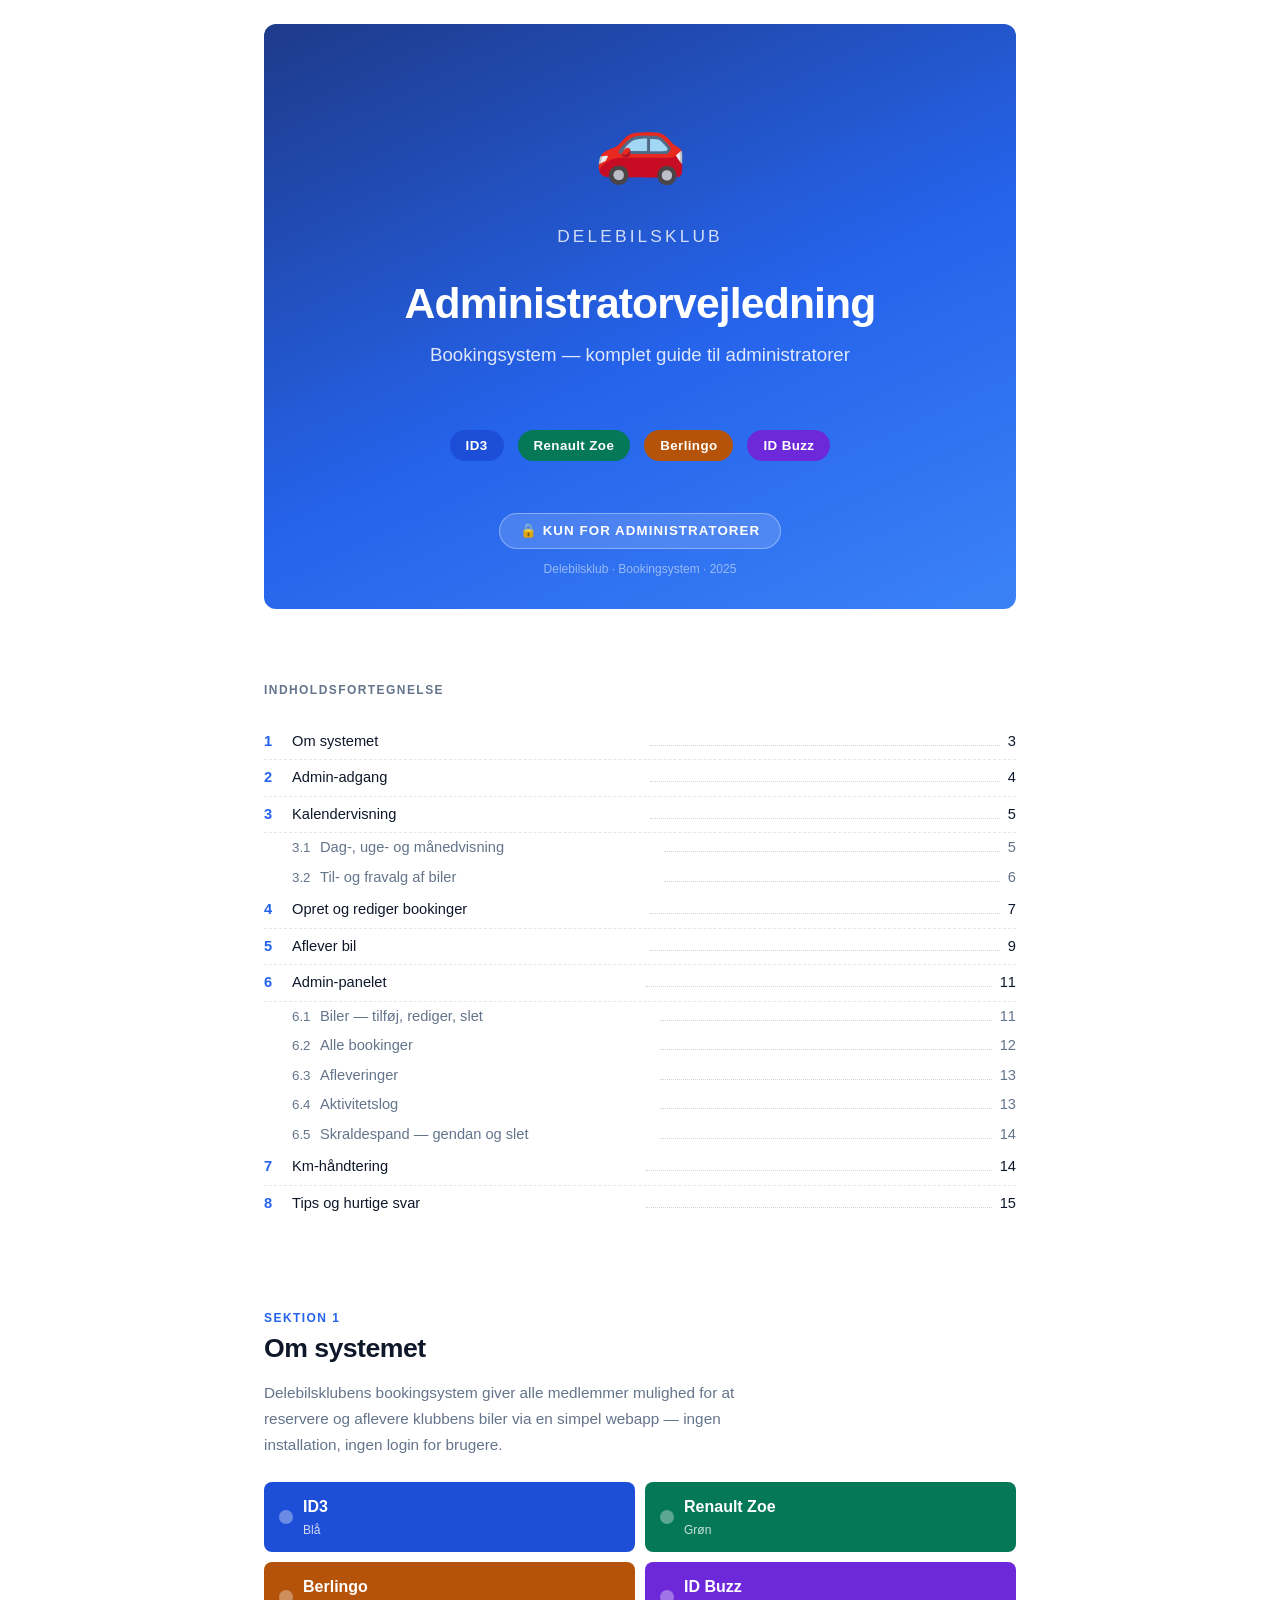
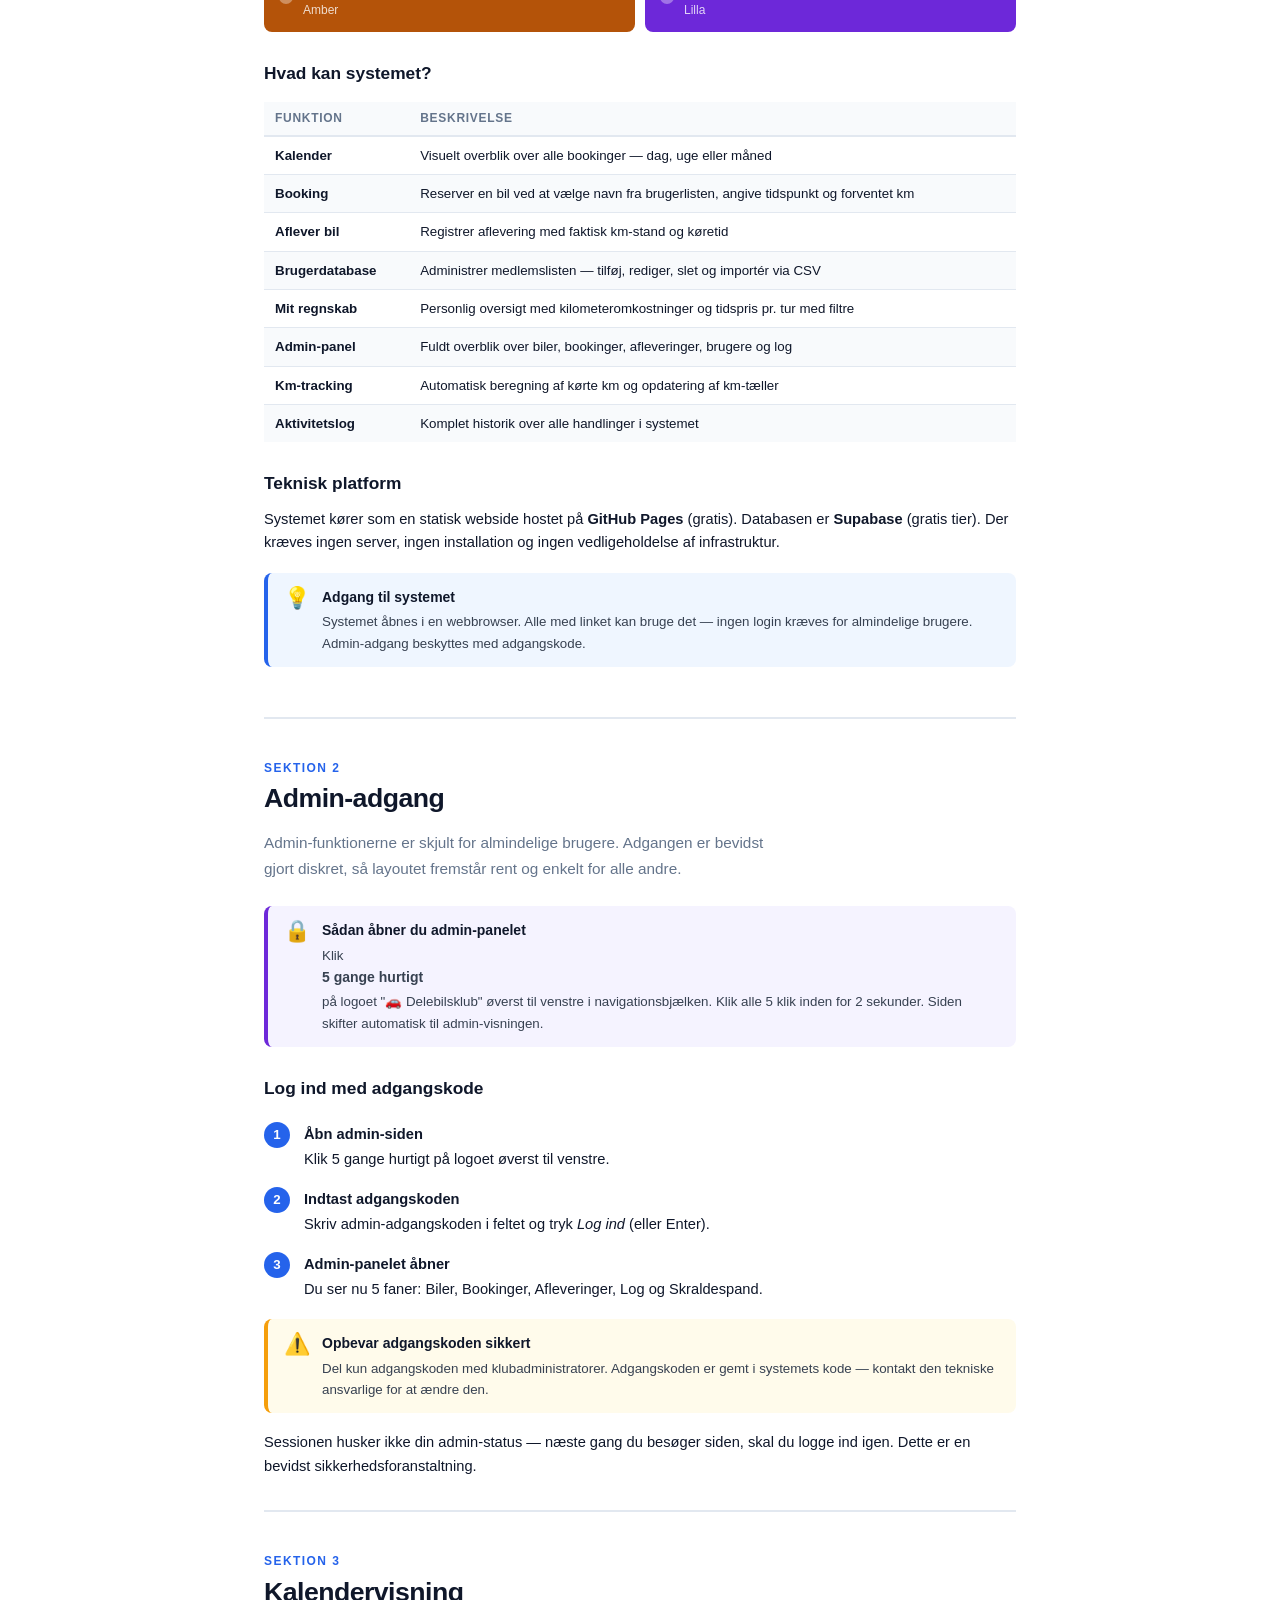
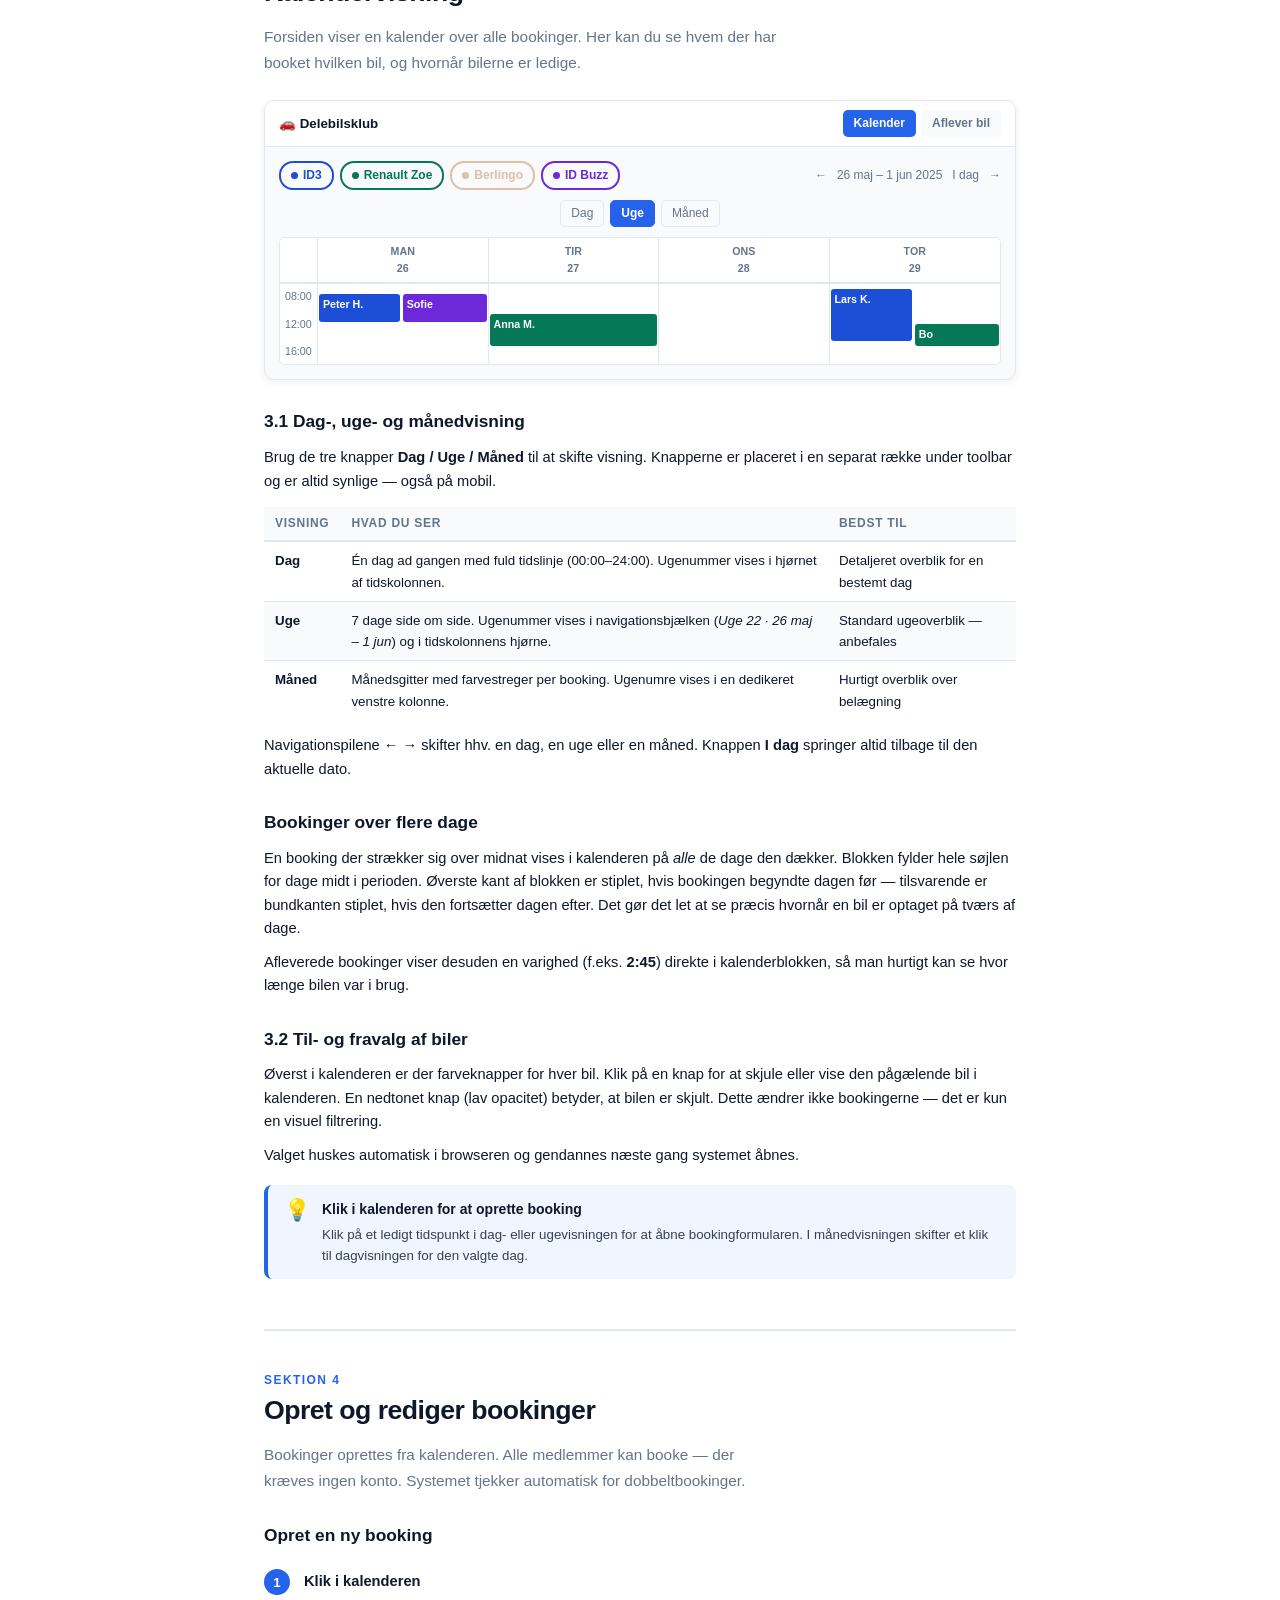
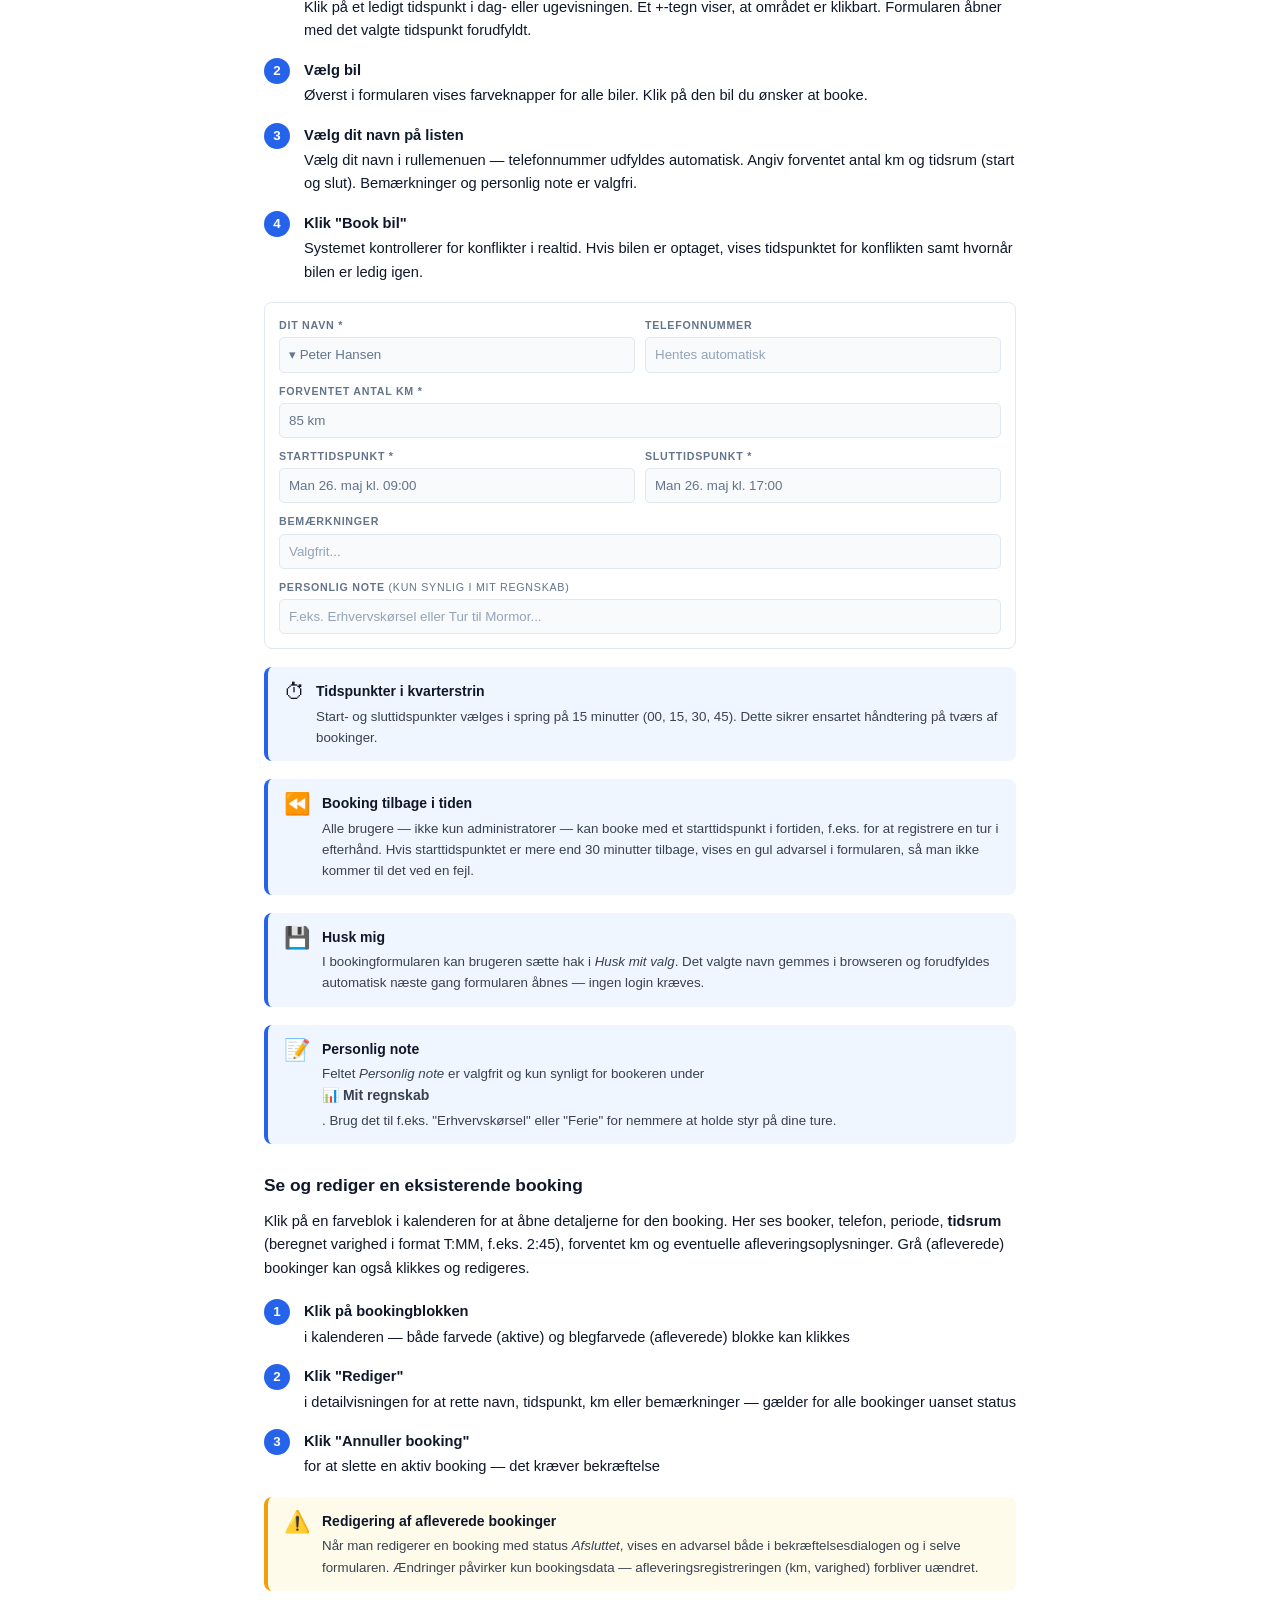
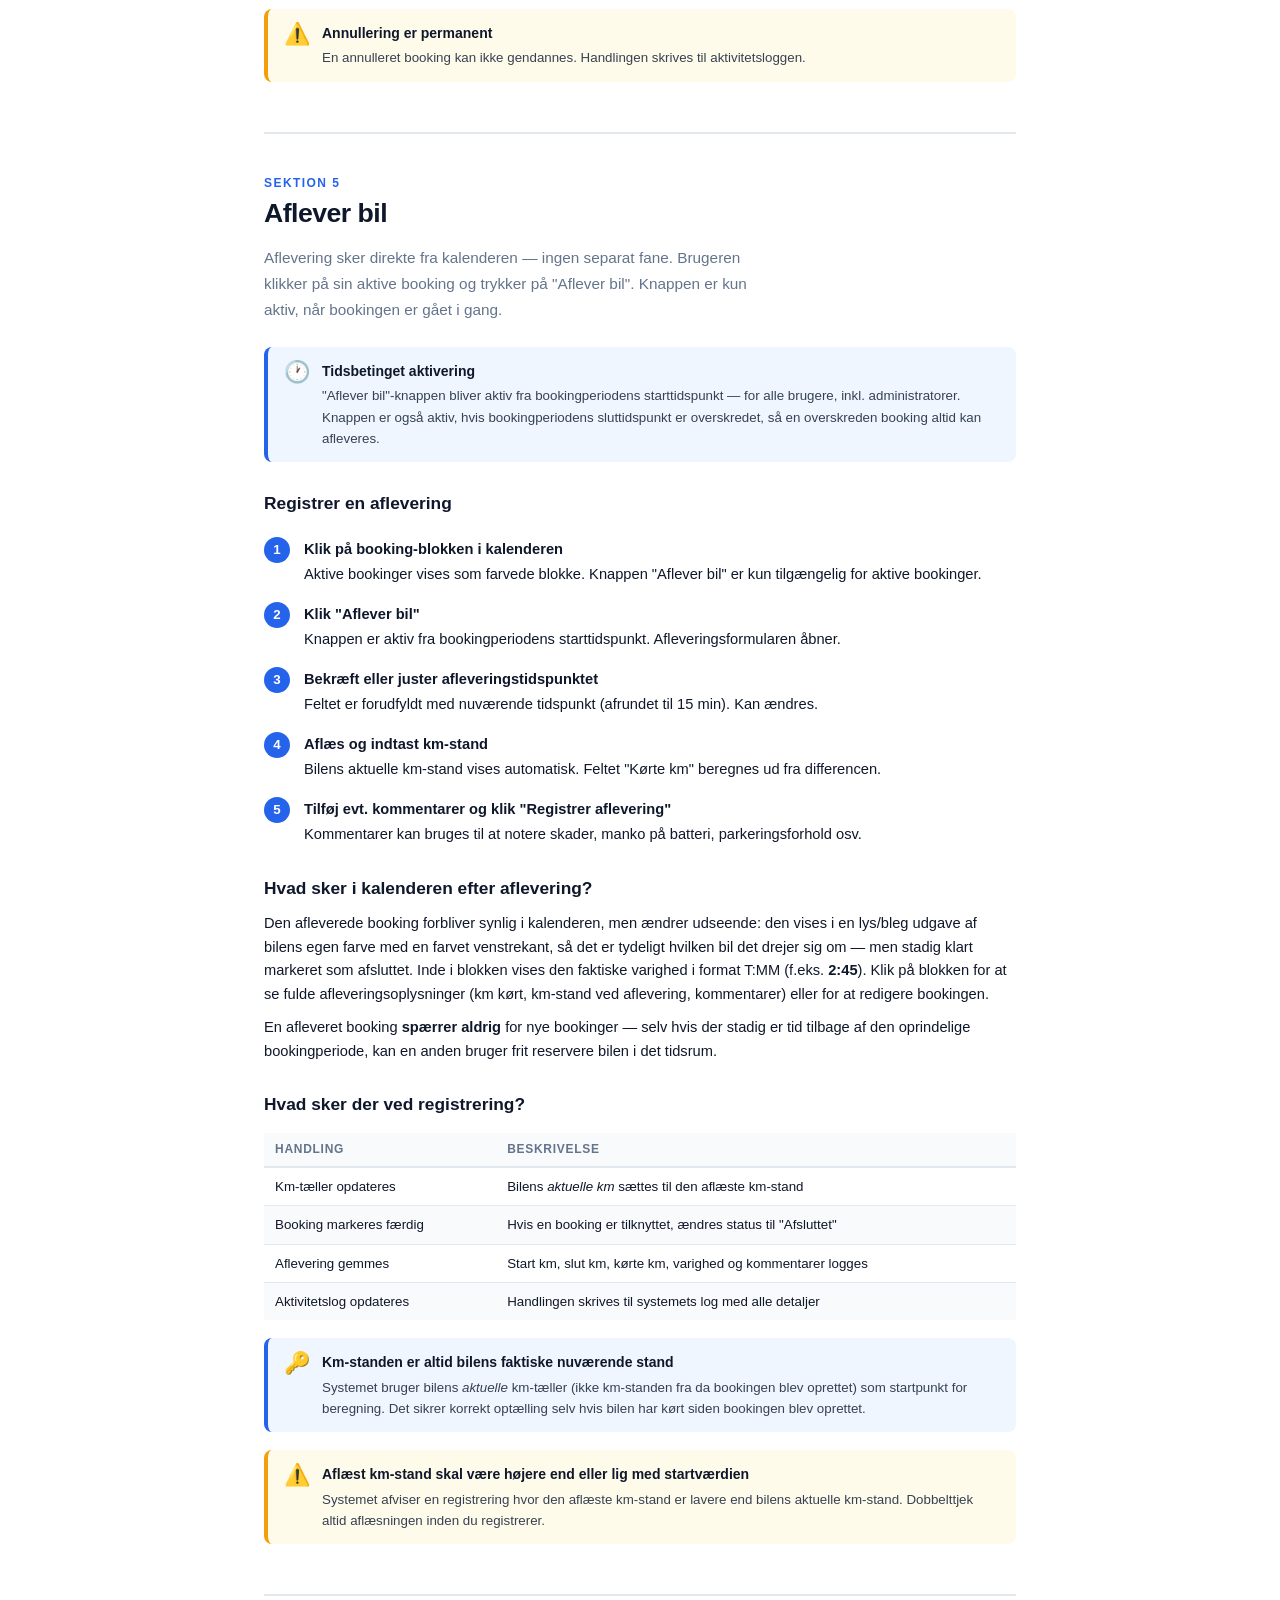
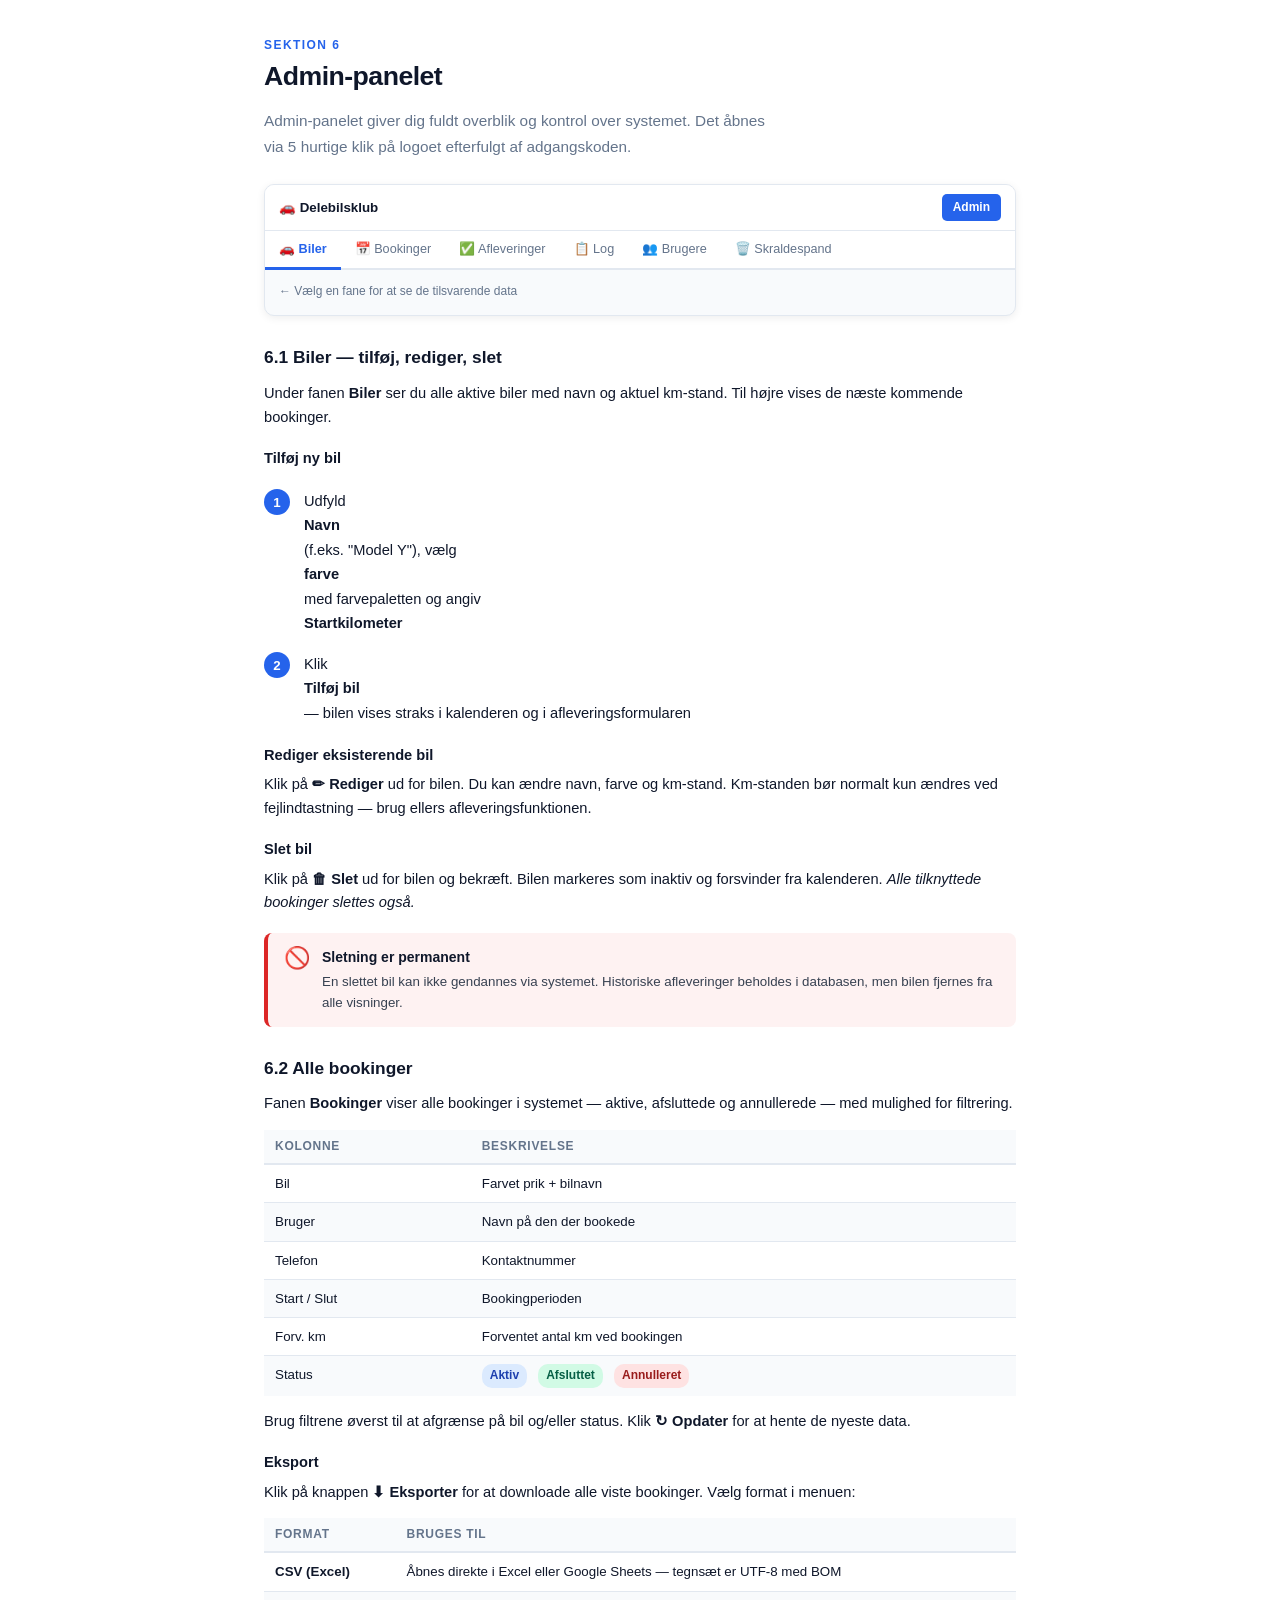
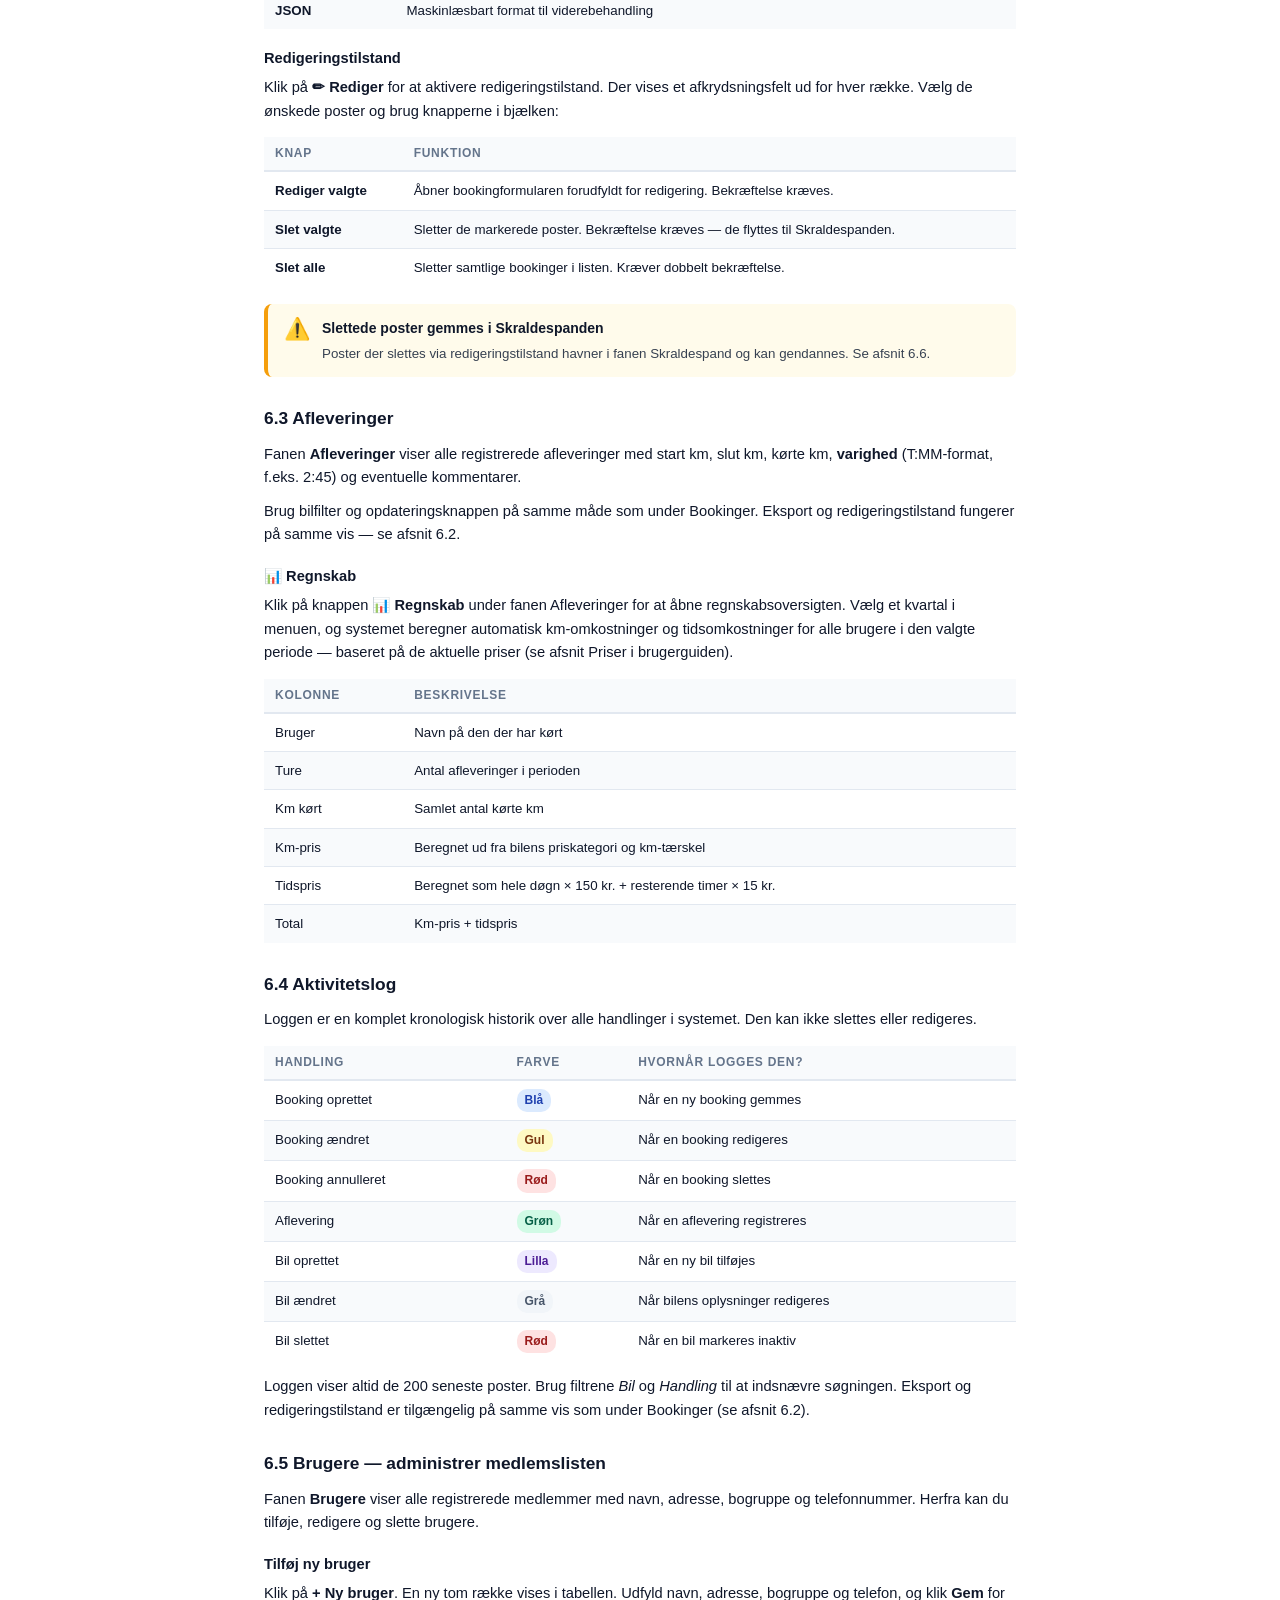
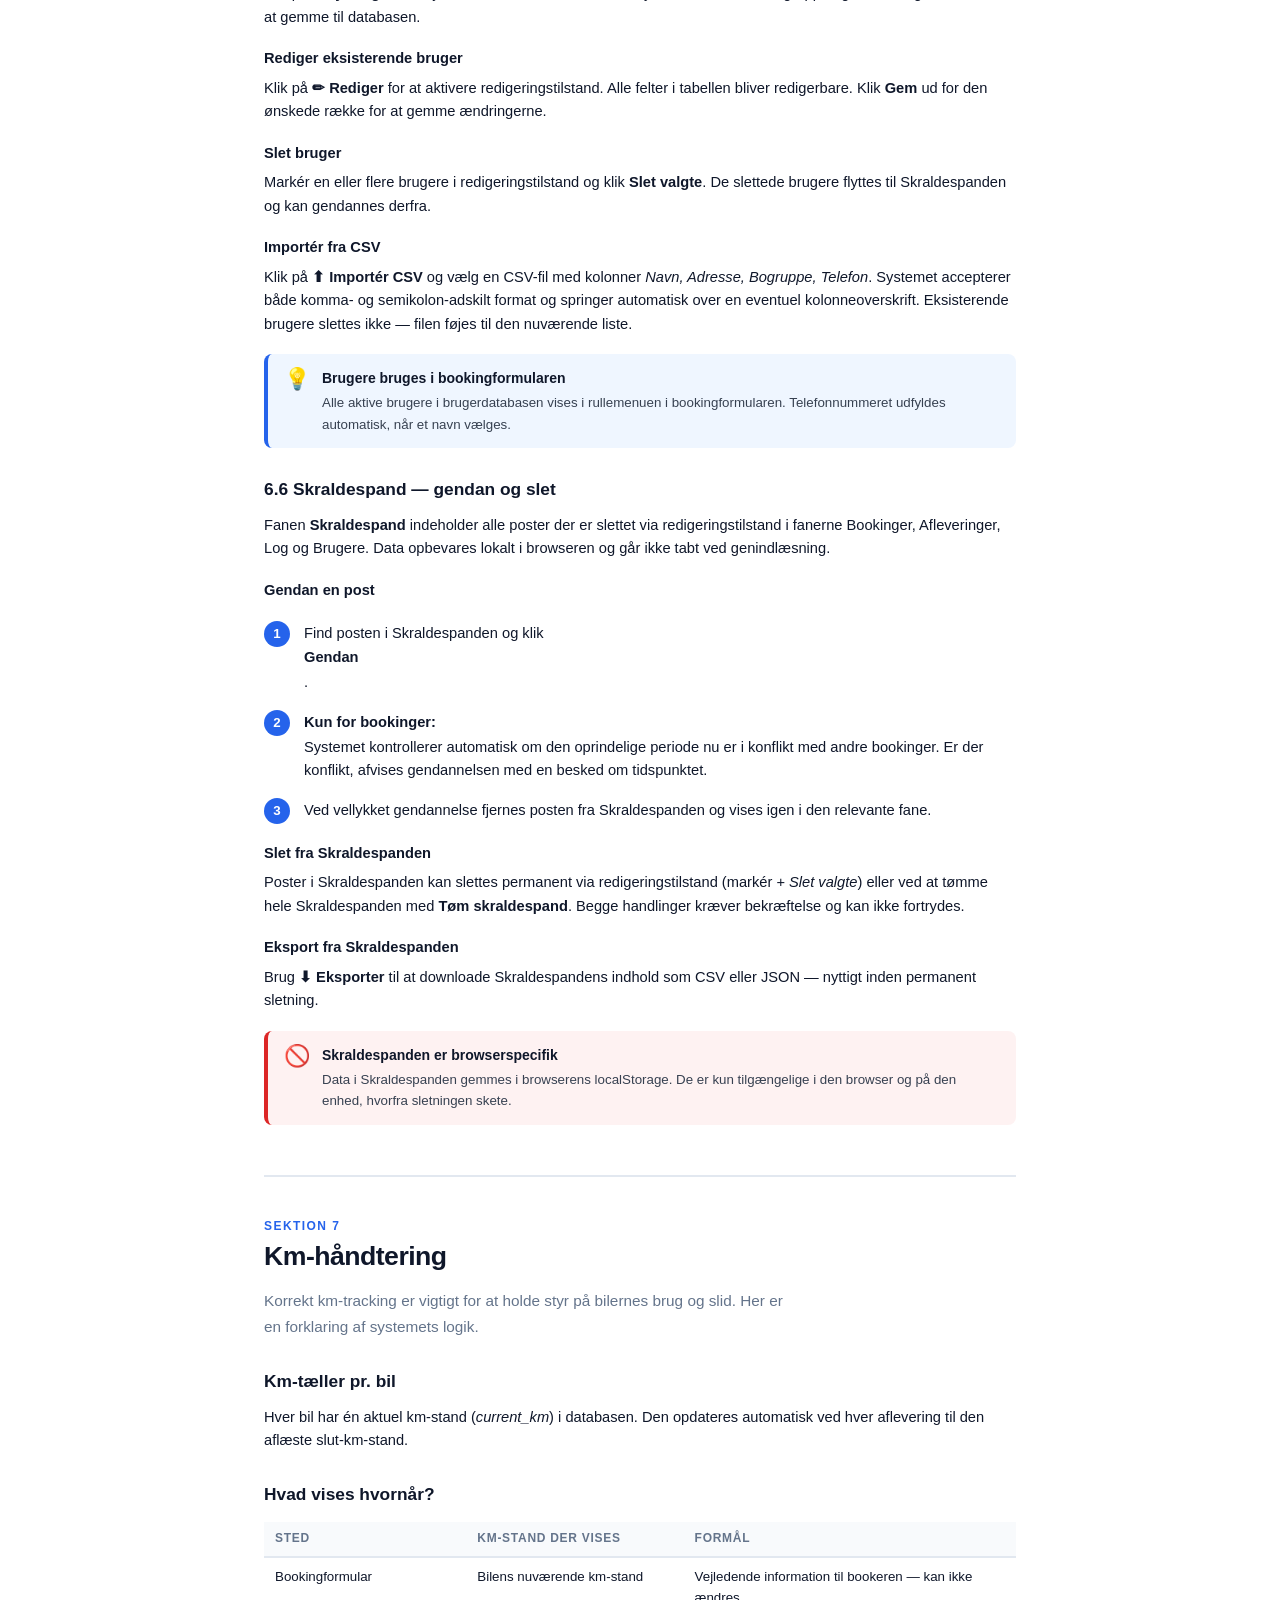
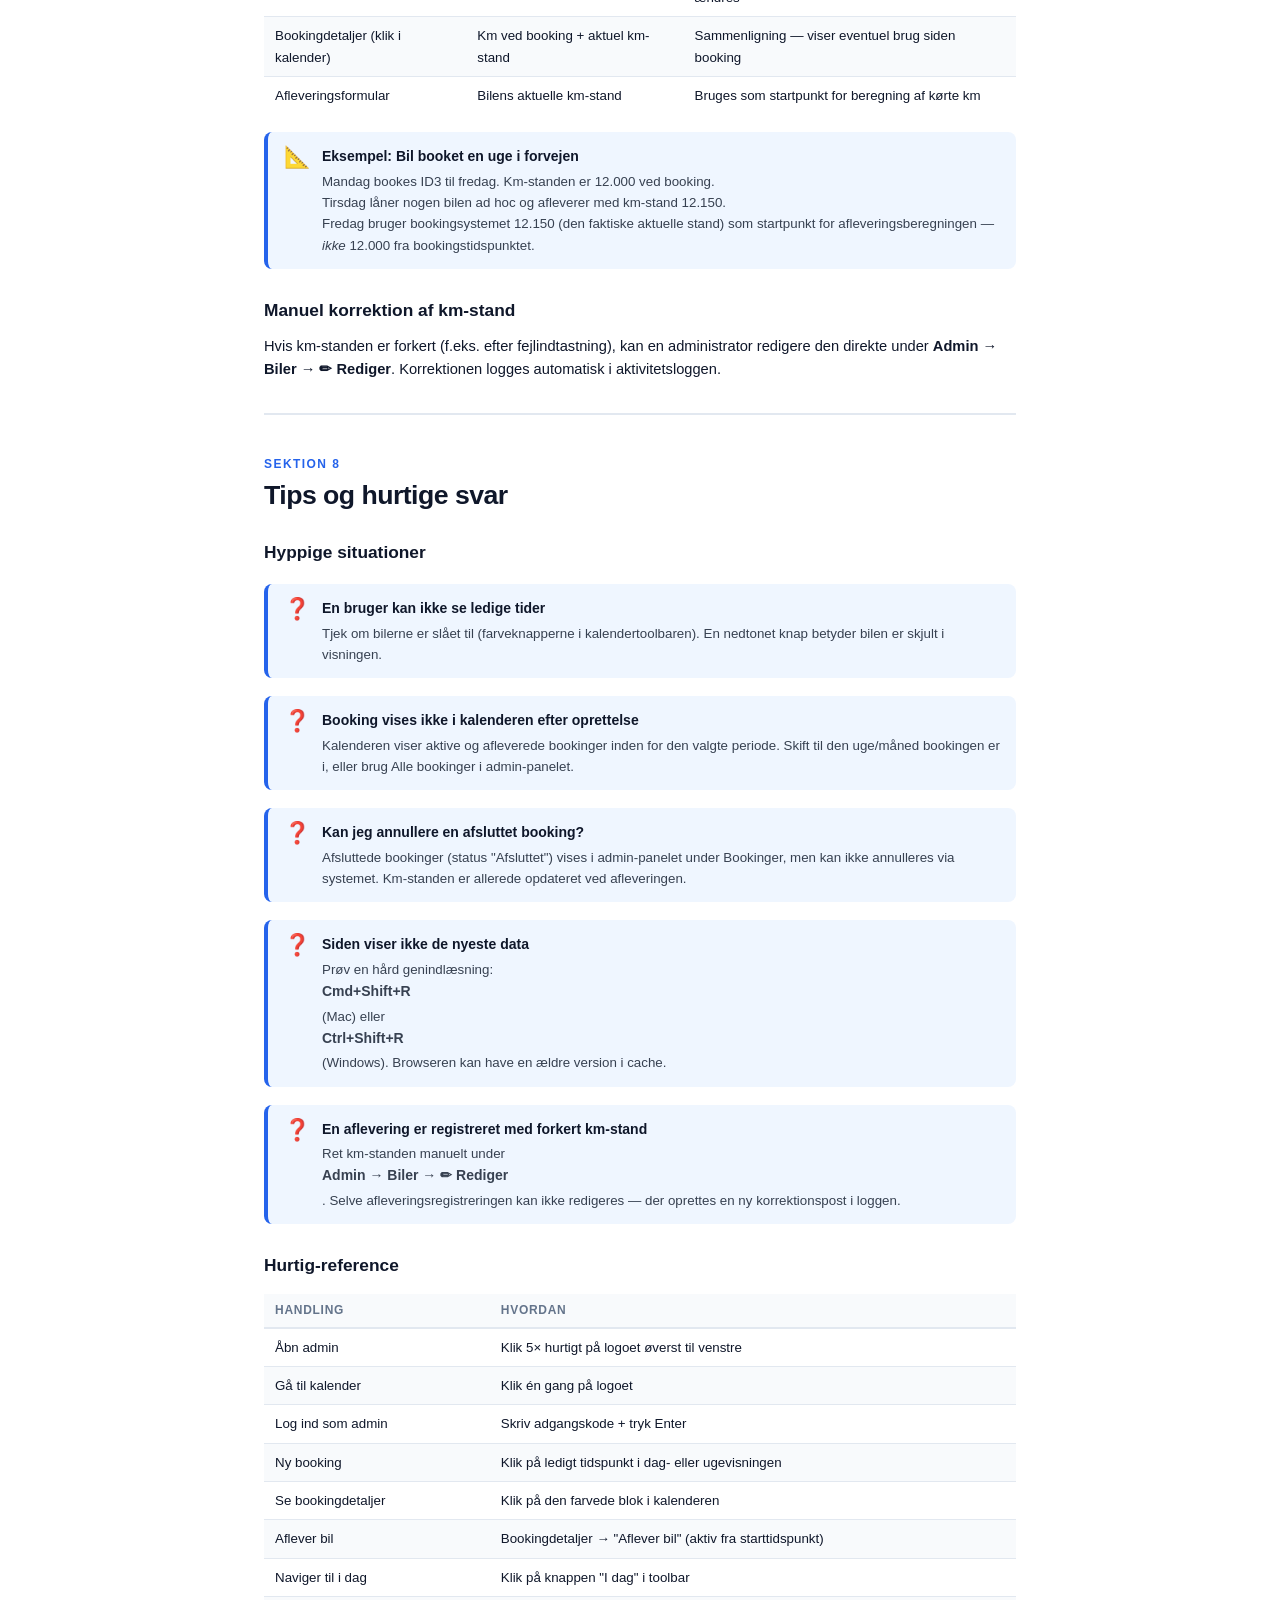
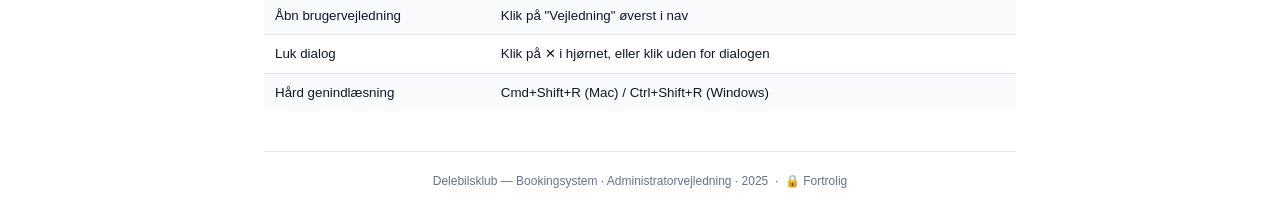
==== commit 542ddc95: "Tilføj personlig note i afleveringsdialog, bleg bilfarve for afleverede bookinger, og kommentarer i " ====
--- a/admin-vejledning.html
+++ b/admin-vejledning.html
@@ -752,7 +752,7 @@
 
     <h3>Bookinger over flere dage</h3>
     <p>En booking der strækker sig over midnat vises i kalenderen på <em>alle</em> de dage den dækker. Blokken fylder hele søjlen for dage midt i perioden. Øverste kant af blokken er stiplet, hvis bookingen begyndte dagen før — tilsvarende er bundkanten stiplet, hvis den fortsætter dagen efter. Det gør det let at se præcis hvornår en bil er optaget på tværs af dage.</p>
-    <p>Afleverede (grå) bookinger viser desuden en varighed (f.eks. <strong>2:45</strong>) direkte i kalenderblokken, så man hurtigt kan se hvor længe bilen var i brug.</p>
+    <p>Afleverede bookinger viser desuden en varighed (f.eks. <strong>2:45</strong>) direkte i kalenderblokken, så man hurtigt kan se hvor længe bilen var i brug.</p>
 
     <h3>3.2 Til- og fravalg af biler</h3>
     <p>Øverst i kalenderen er der farveknapper for hver bil. Klik på en knap for at skjule eller vise den pågælende bil i kalenderen. En nedtonet knap (lav opacitet) betyder, at bilen er skjult. Dette ændrer ikke bookingerne — det er kun en visuel filtrering.</p>
@@ -876,7 +876,7 @@
     <div class="steps">
       <div class="step">
         <div class="step-num">1</div>
-        <div class="step-body"><strong>Klik på bookingblokken</strong> i kalenderen — både farvede (aktive) og grå (afleverede) blokke kan klikkes</div>
+        <div class="step-body"><strong>Klik på bookingblokken</strong> i kalenderen — både farvede (aktive) og blegfarvede (afleverede) blokke kan klikkes</div>
       </div>
       <div class="step">
         <div class="step-num">2</div>
@@ -959,8 +959,8 @@
     </div>
 
     <h3>Hvad sker i kalenderen efter aflevering?</h3>
-    <p>Den afleverede booking forbliver synlig i kalenderen, men ændrer udseende: den vises gråt og nedtonet. Inde i den grå blok vises den faktiske varighed i format T:MM (f.eks. <strong>2:45</strong>). Klik på blokken for at se fulde afleveringsoplysninger (km kørt, km-stand ved aflevering, kommentarer) eller for at redigere bookingen.</p>
-    <p>En grå (afleveret) booking <strong>spærrer aldrig</strong> for nye bookinger — selv hvis der stadig er tid tilbage af den oprindelige bookingperiode, kan en anden bruger frit reservere bilen i det tidsrum.</p>
+    <p>Den afleverede booking forbliver synlig i kalenderen, men ændrer udseende: den vises i en lys/bleg udgave af bilens egen farve med en farvet venstrekant, så det er tydeligt hvilken bil det drejer sig om — men stadig klart markeret som afsluttet. Inde i blokken vises den faktiske varighed i format T:MM (f.eks. <strong>2:45</strong>). Klik på blokken for at se fulde afleveringsoplysninger (km kørt, km-stand ved aflevering, kommentarer) eller for at redigere bookingen.</p>
+    <p>En afleveret booking <strong>spærrer aldrig</strong> for nye bookinger — selv hvis der stadig er tid tilbage af den oprindelige bookingperiode, kan en anden bruger frit reservere bilen i det tidsrum.</p>
 
     <h3>Hvad sker der ved registrering?</h3>
     <table>
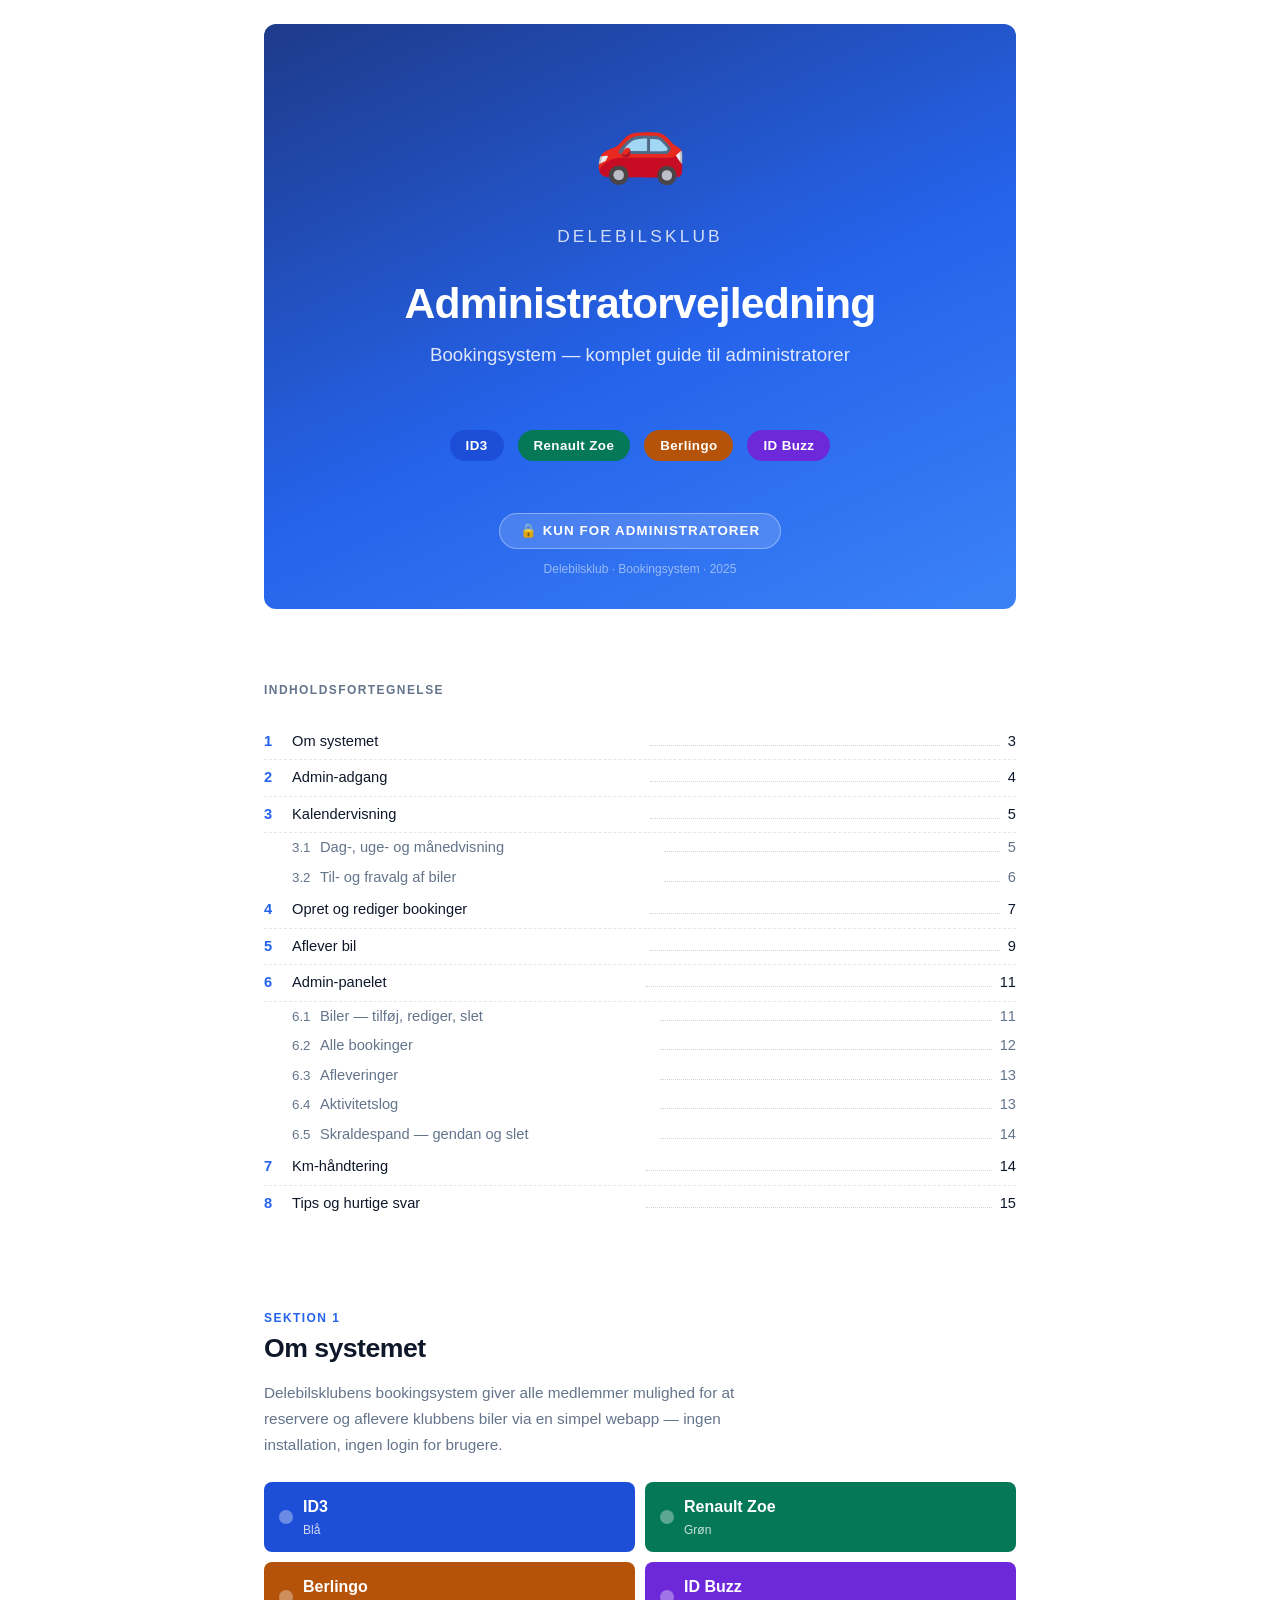
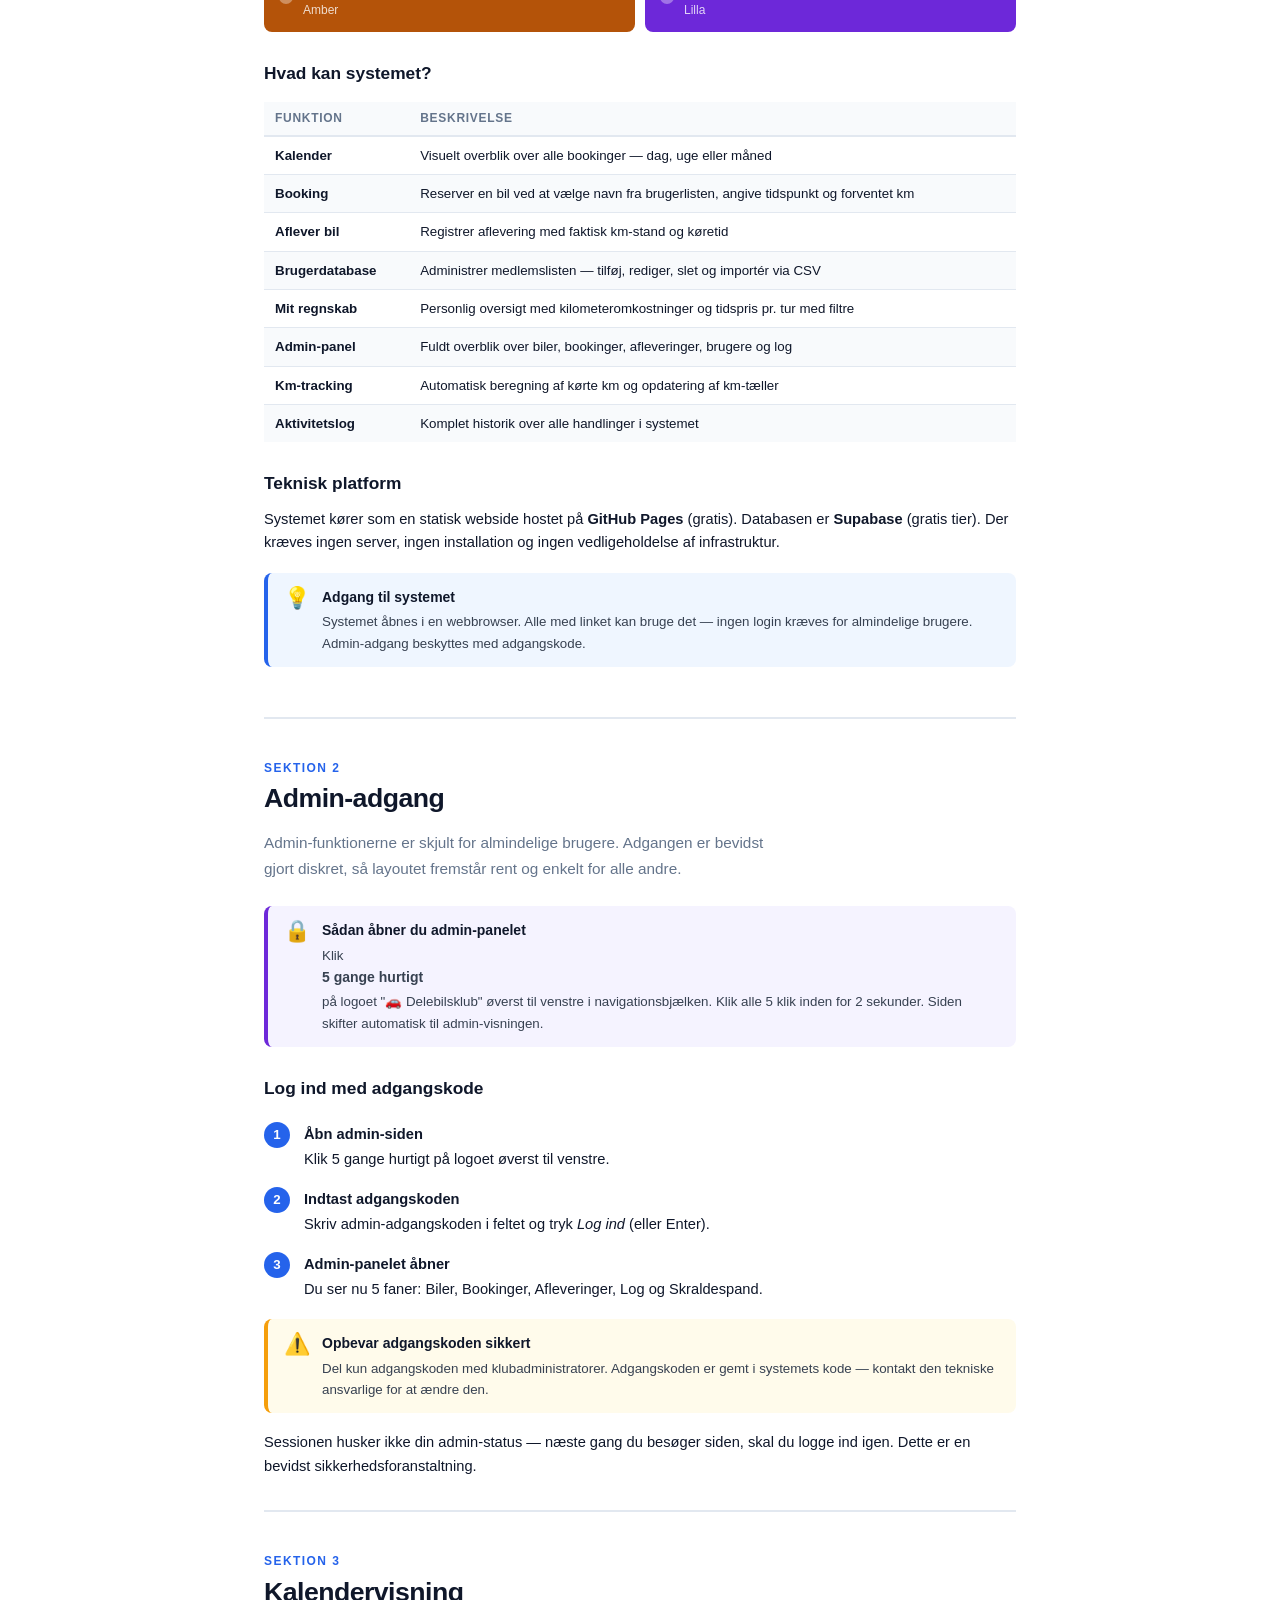
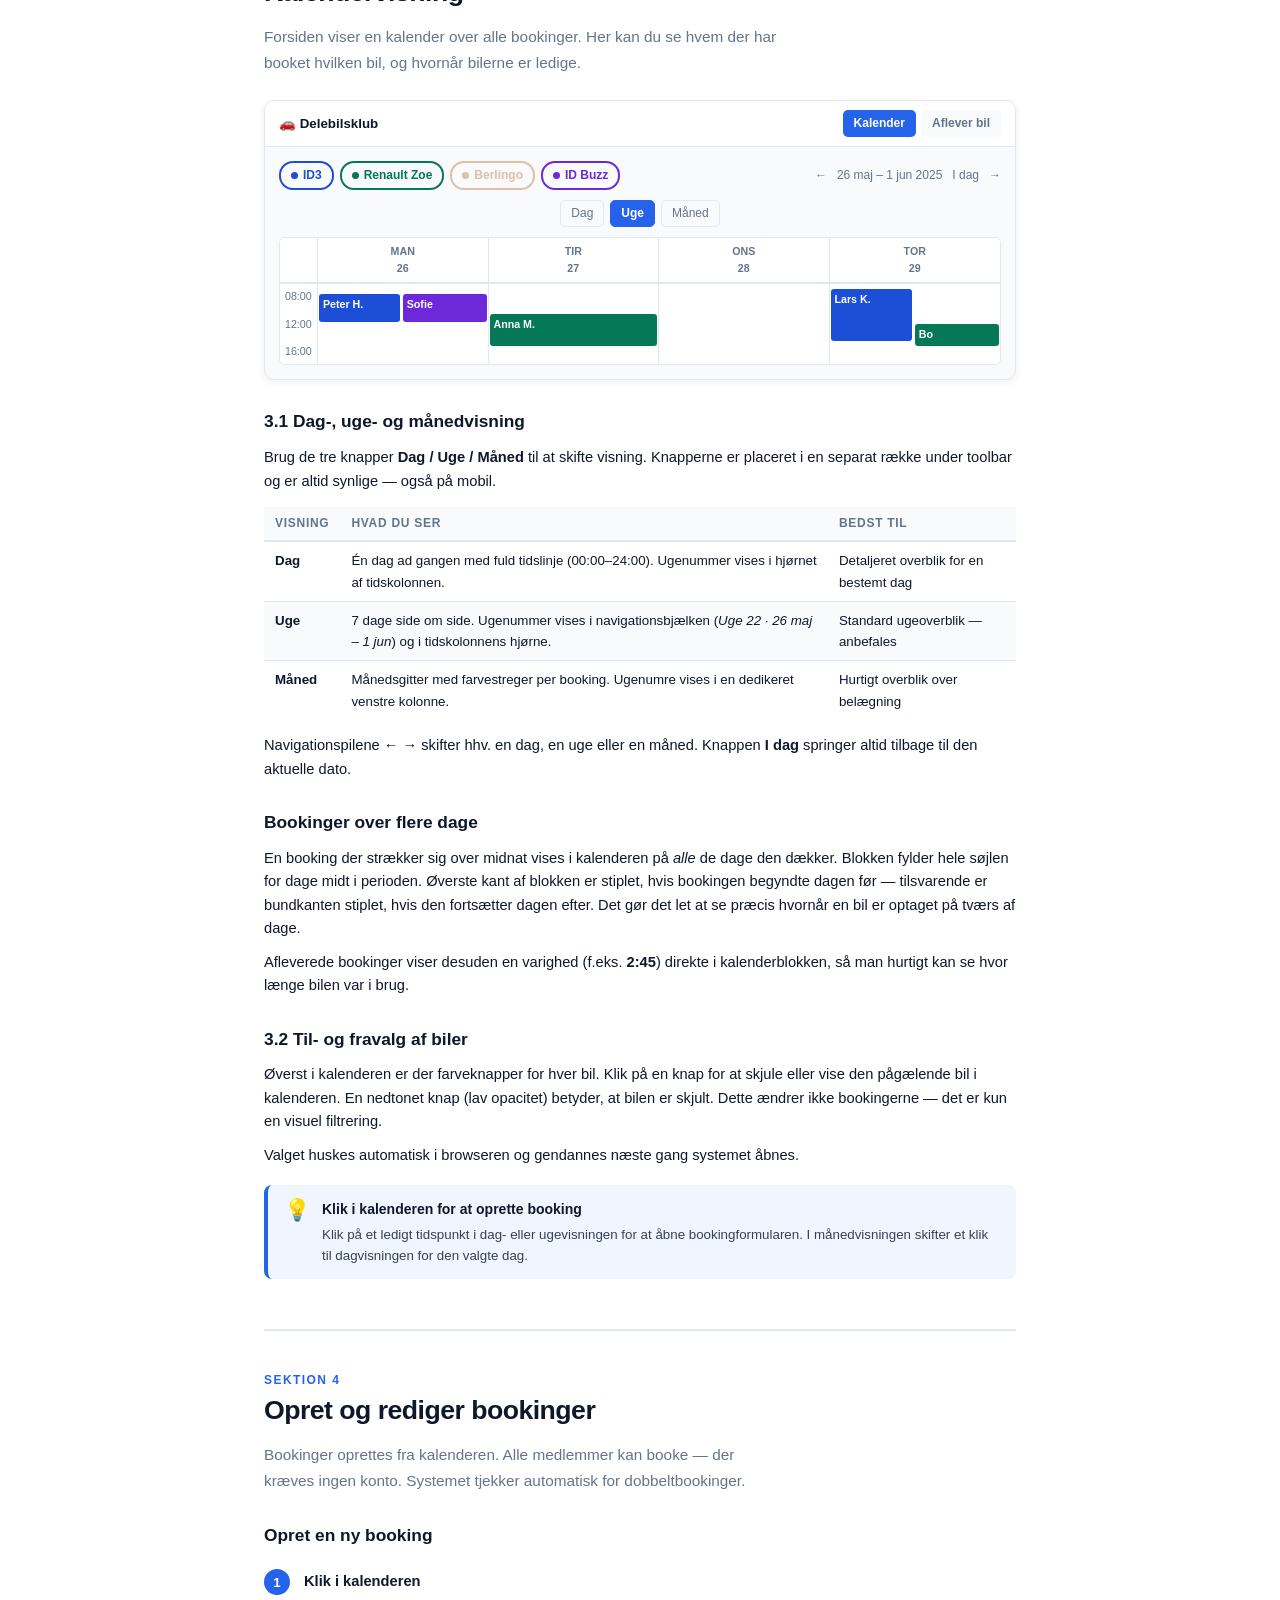
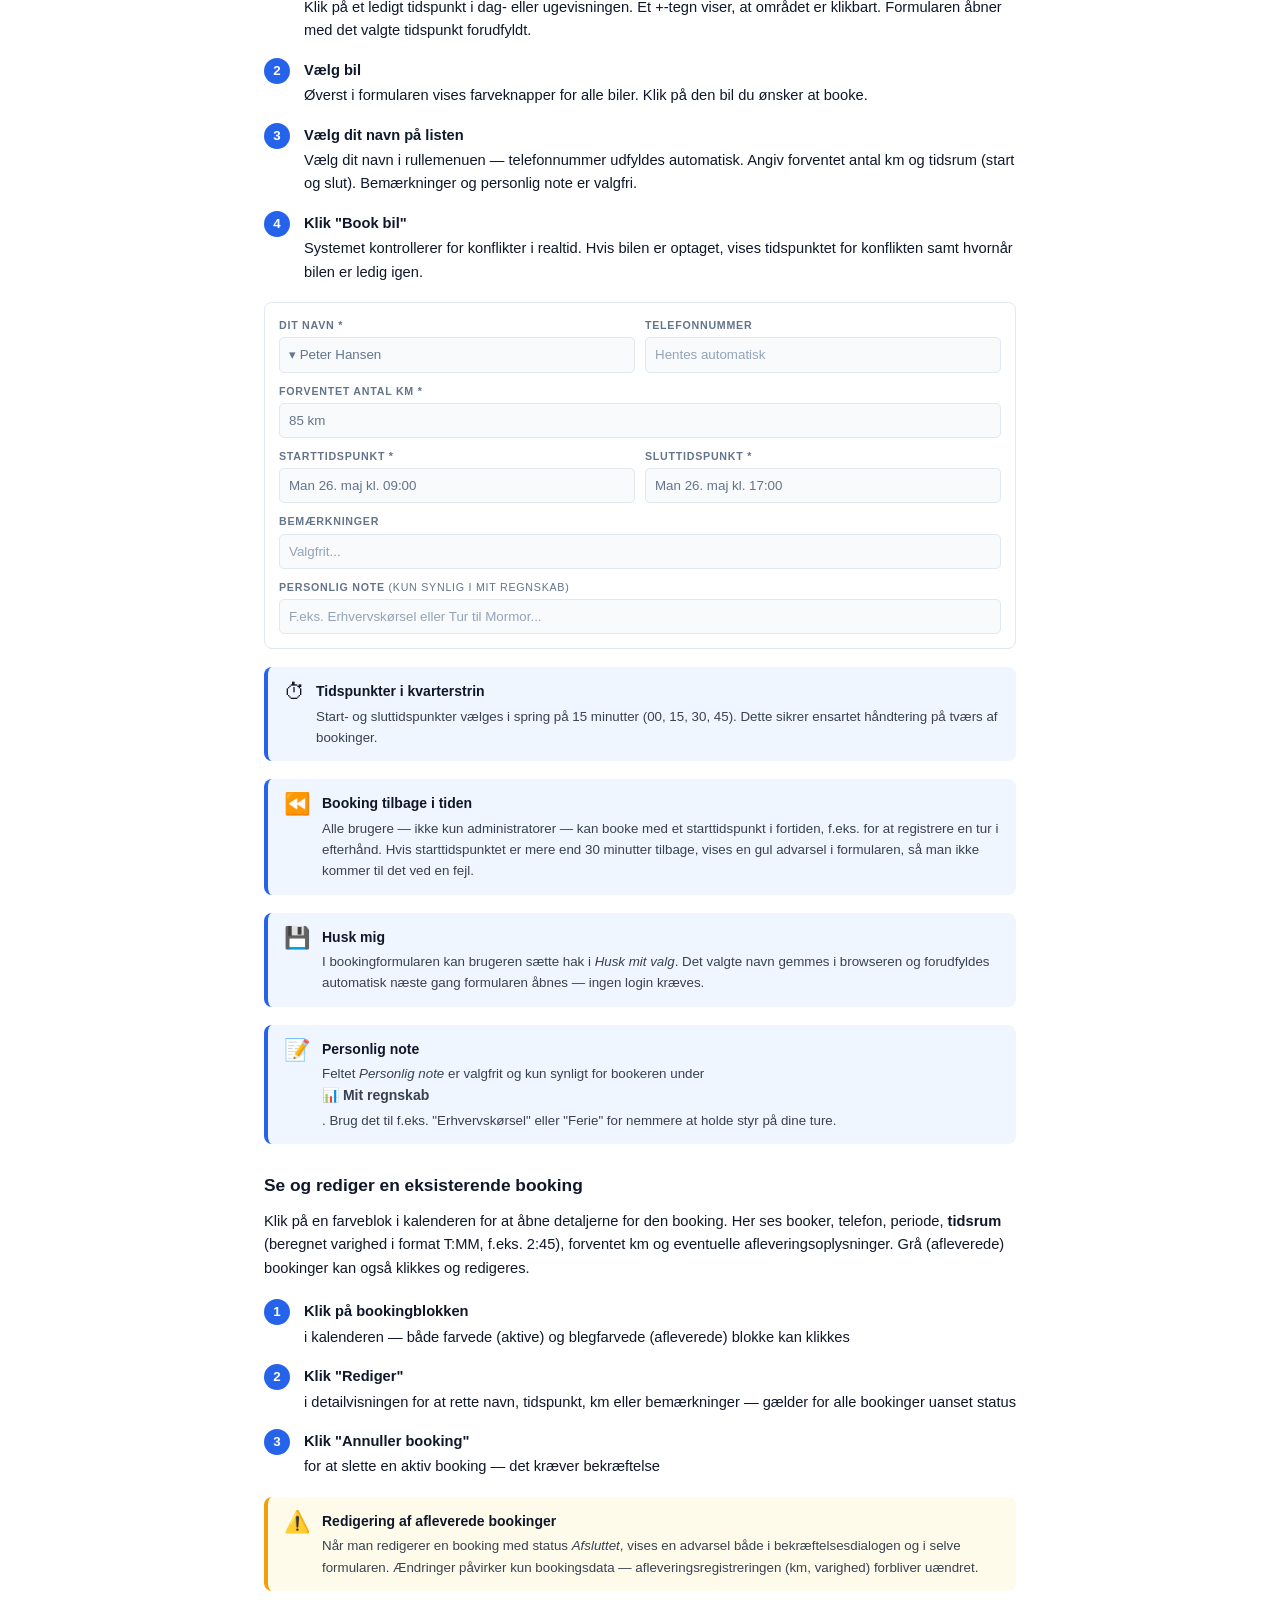
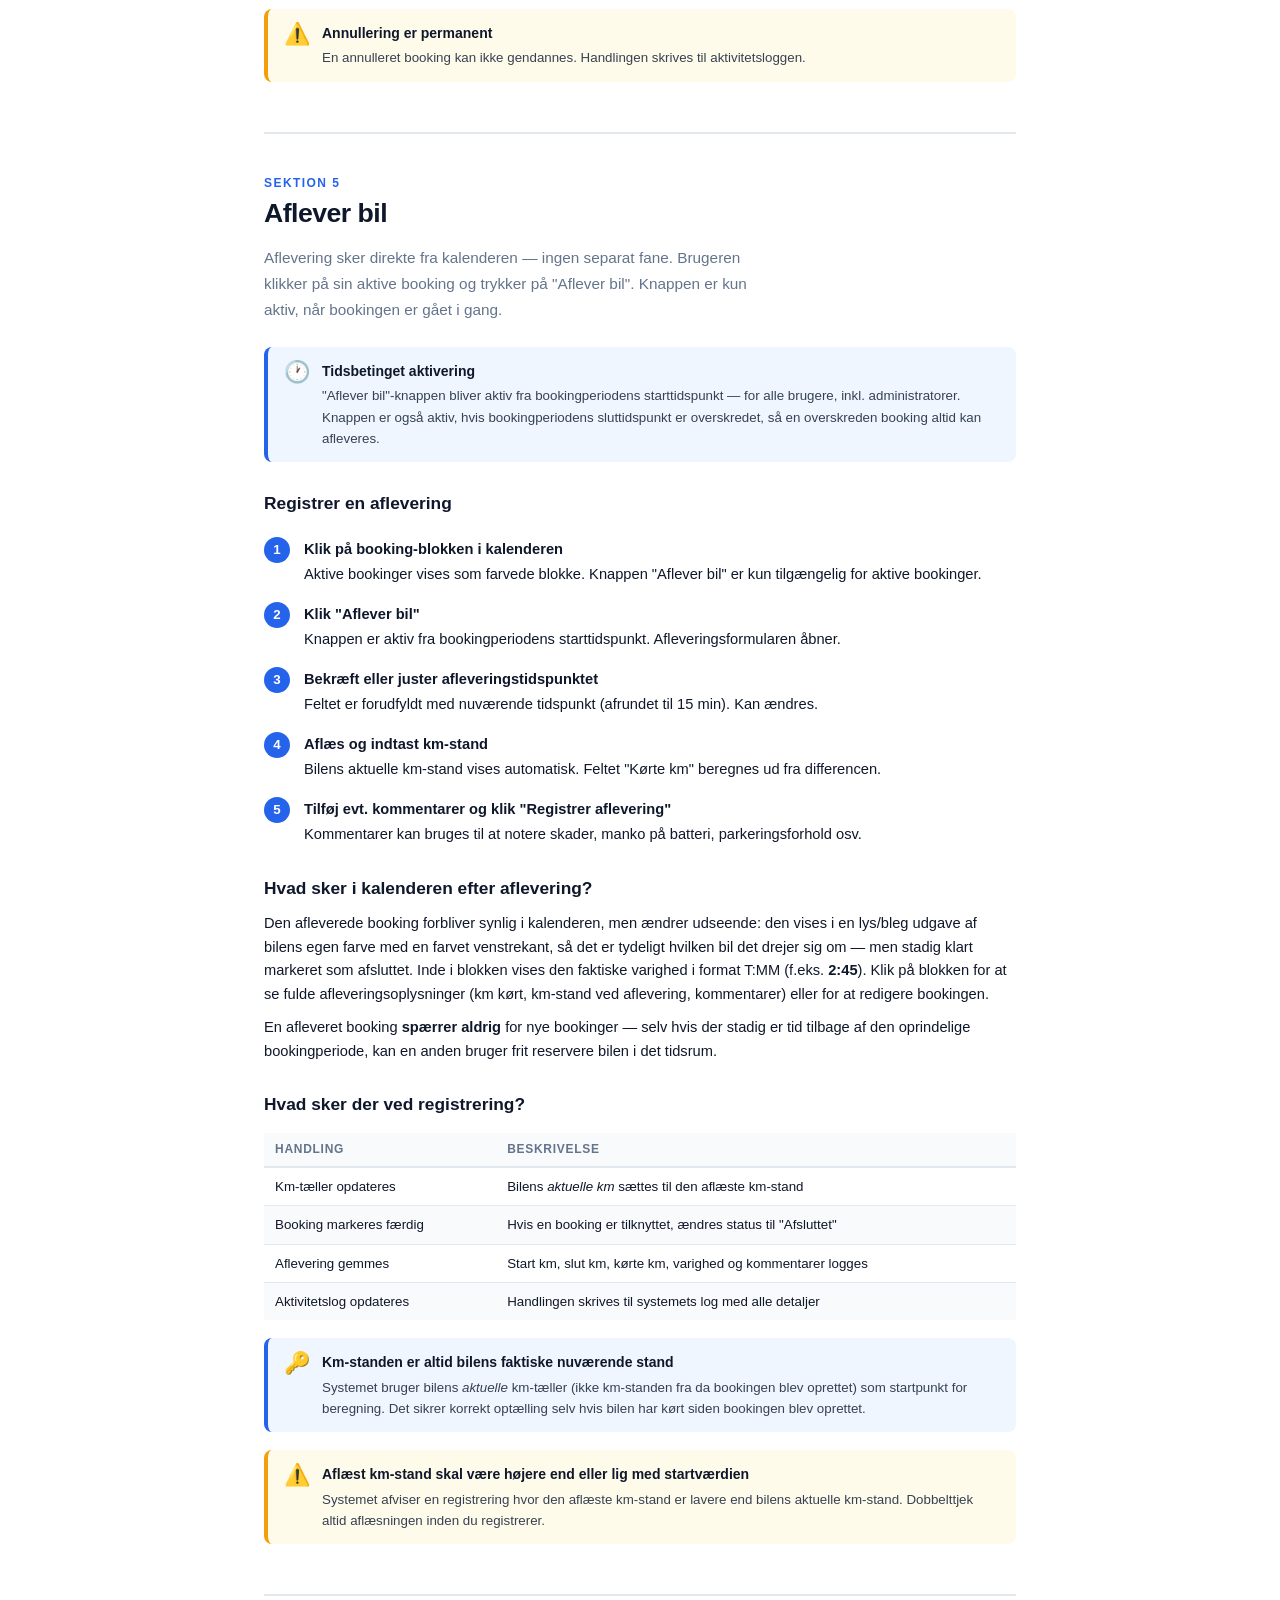
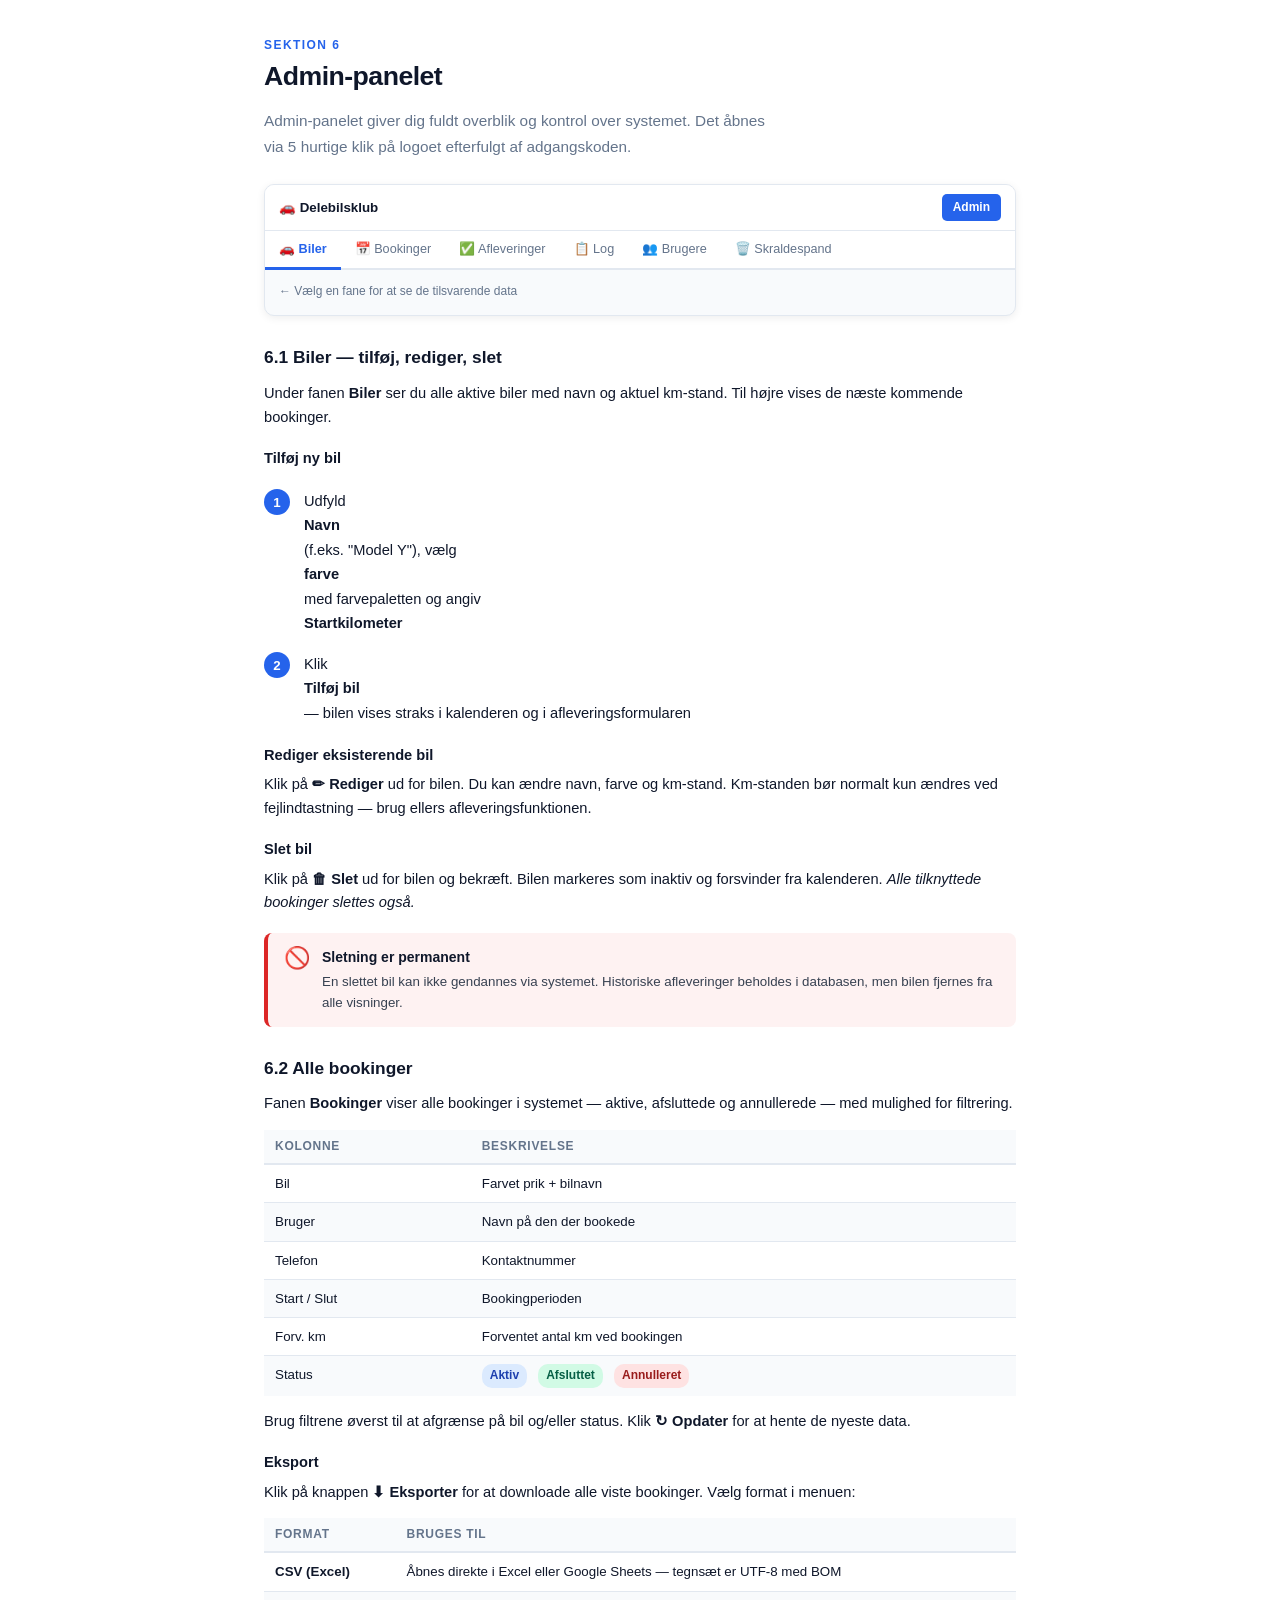
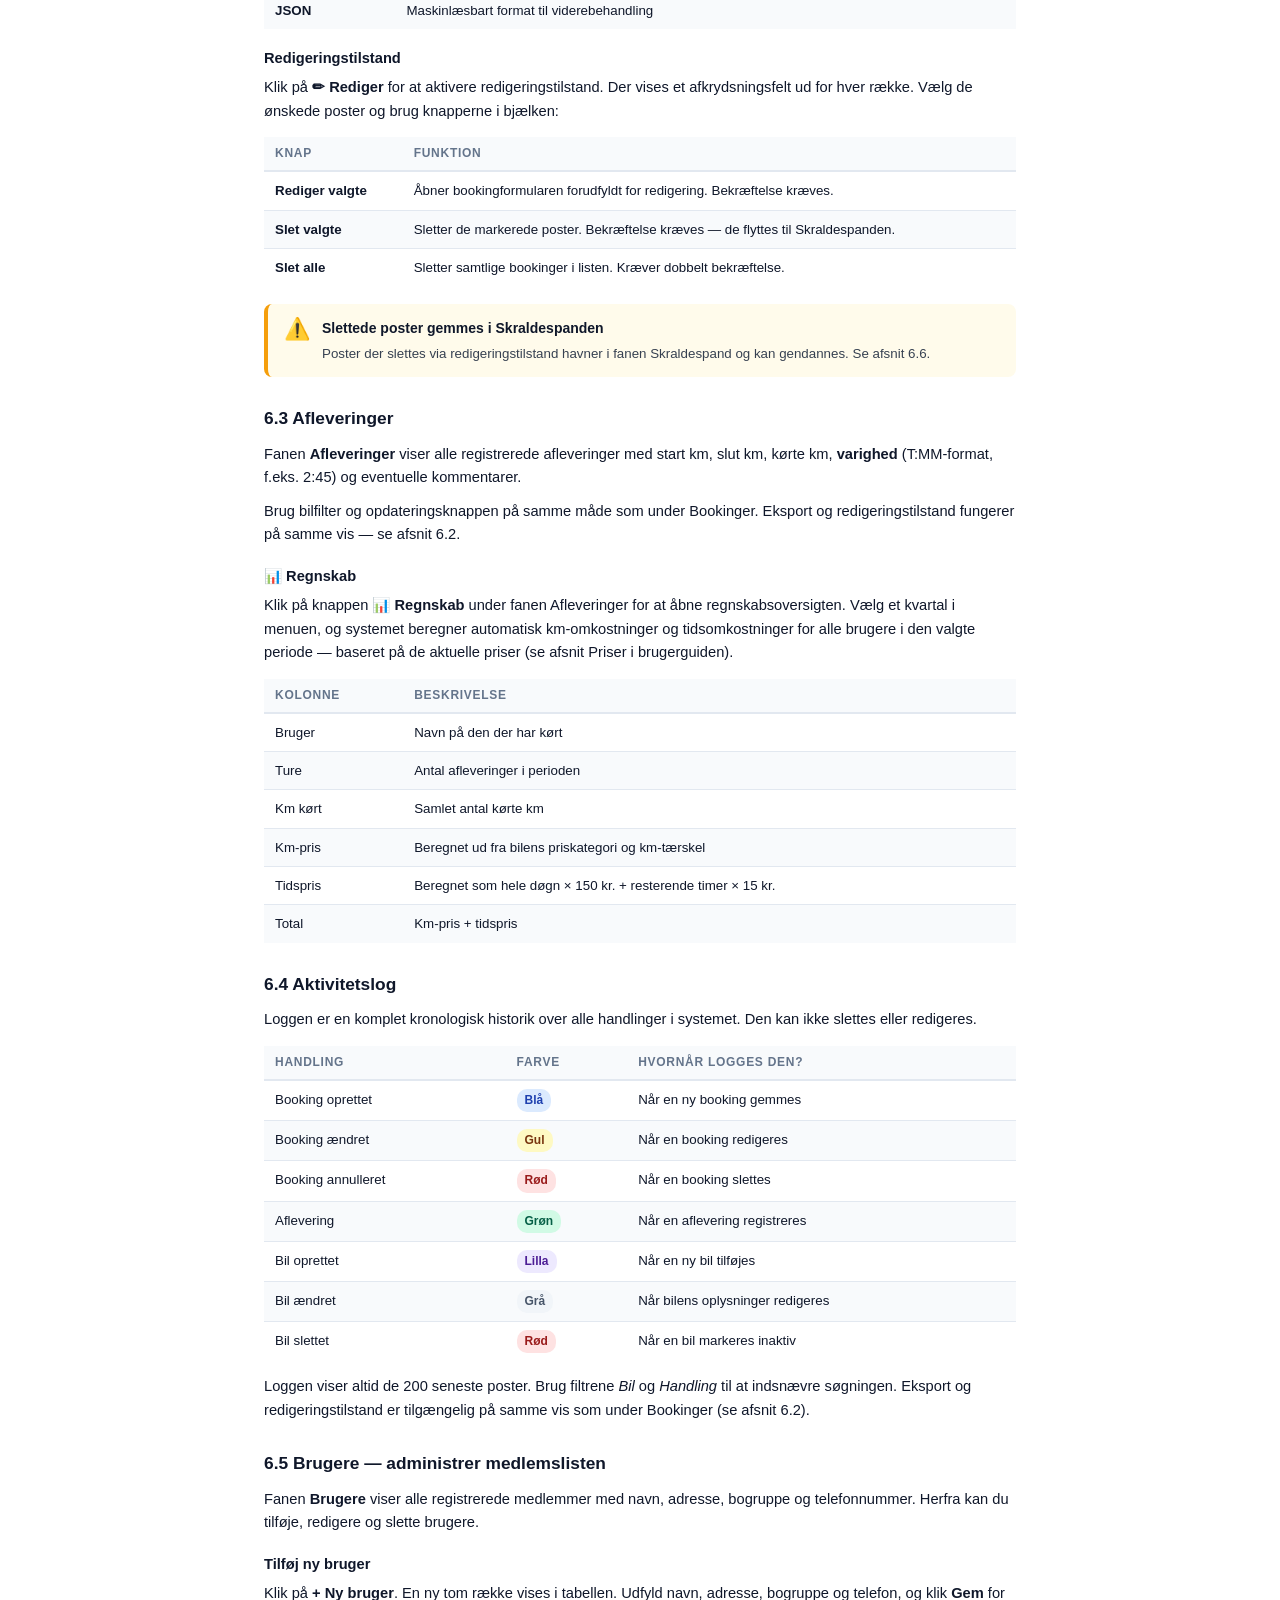
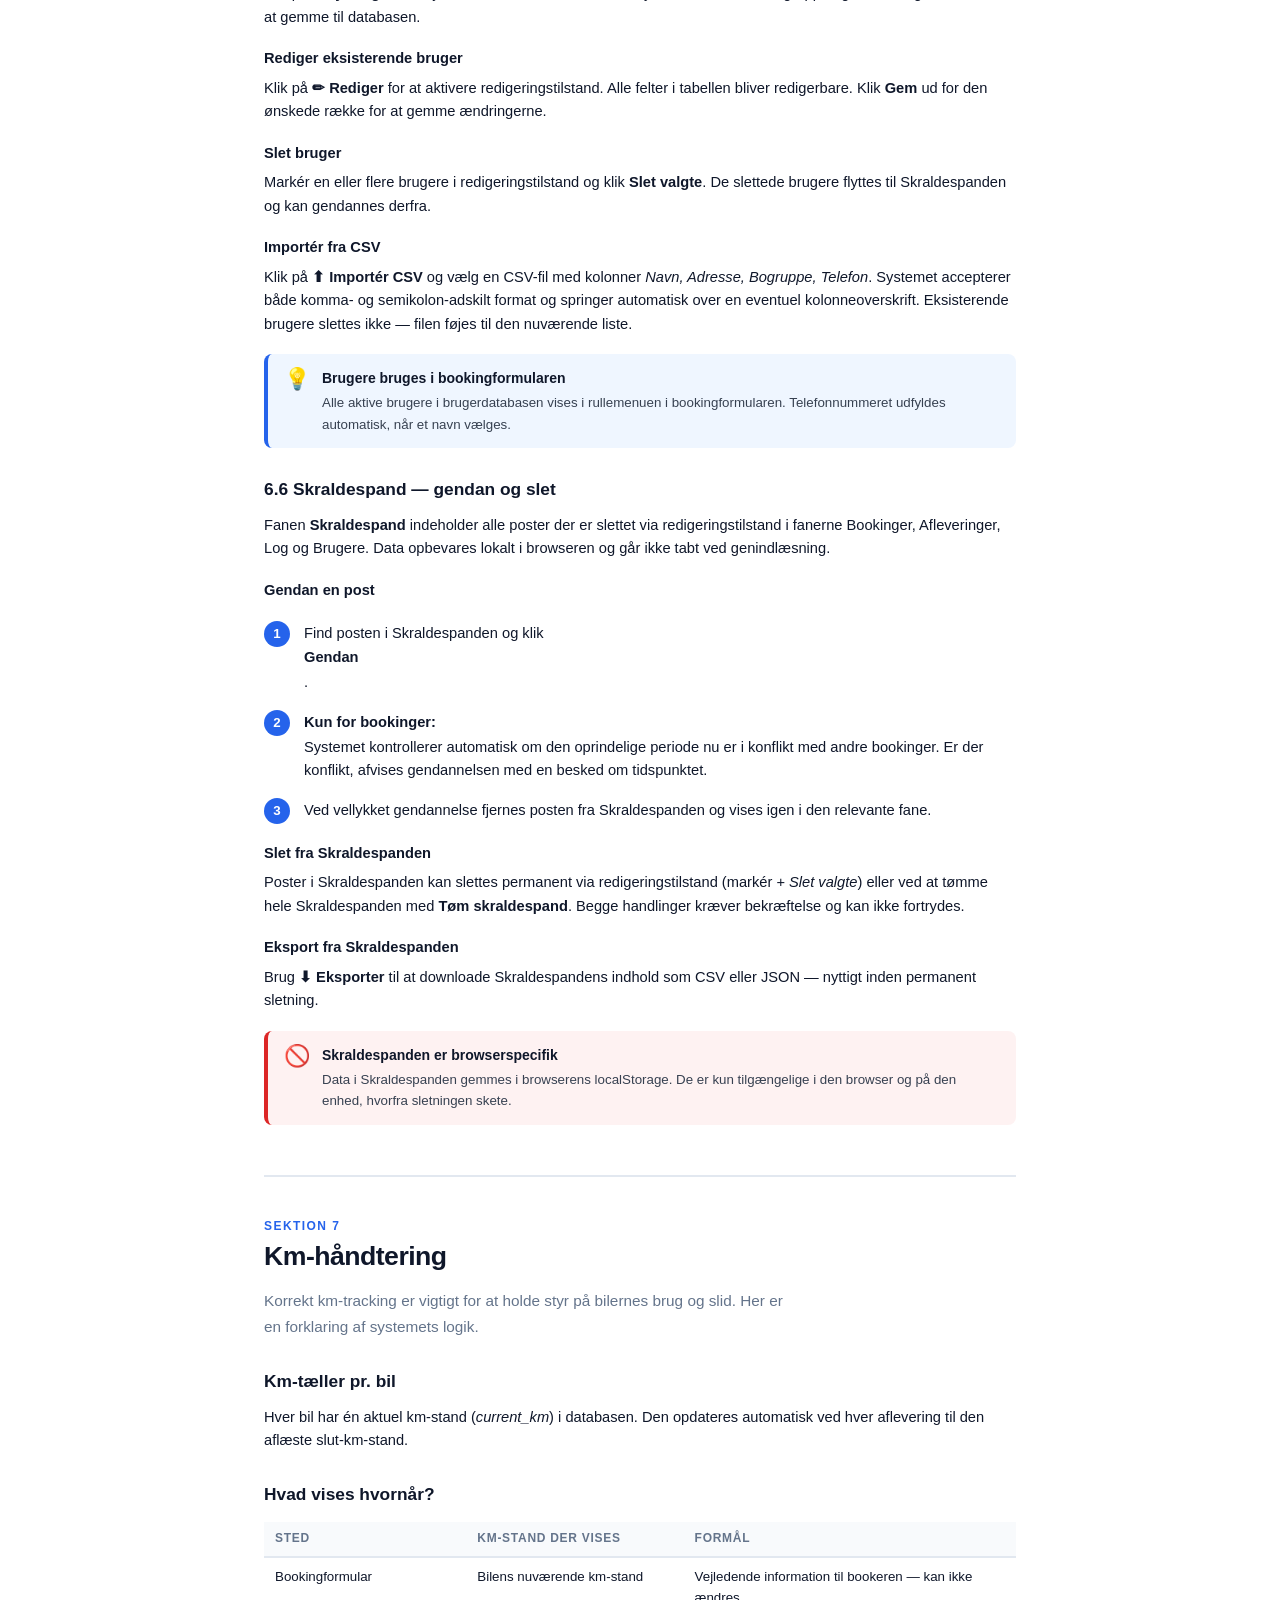
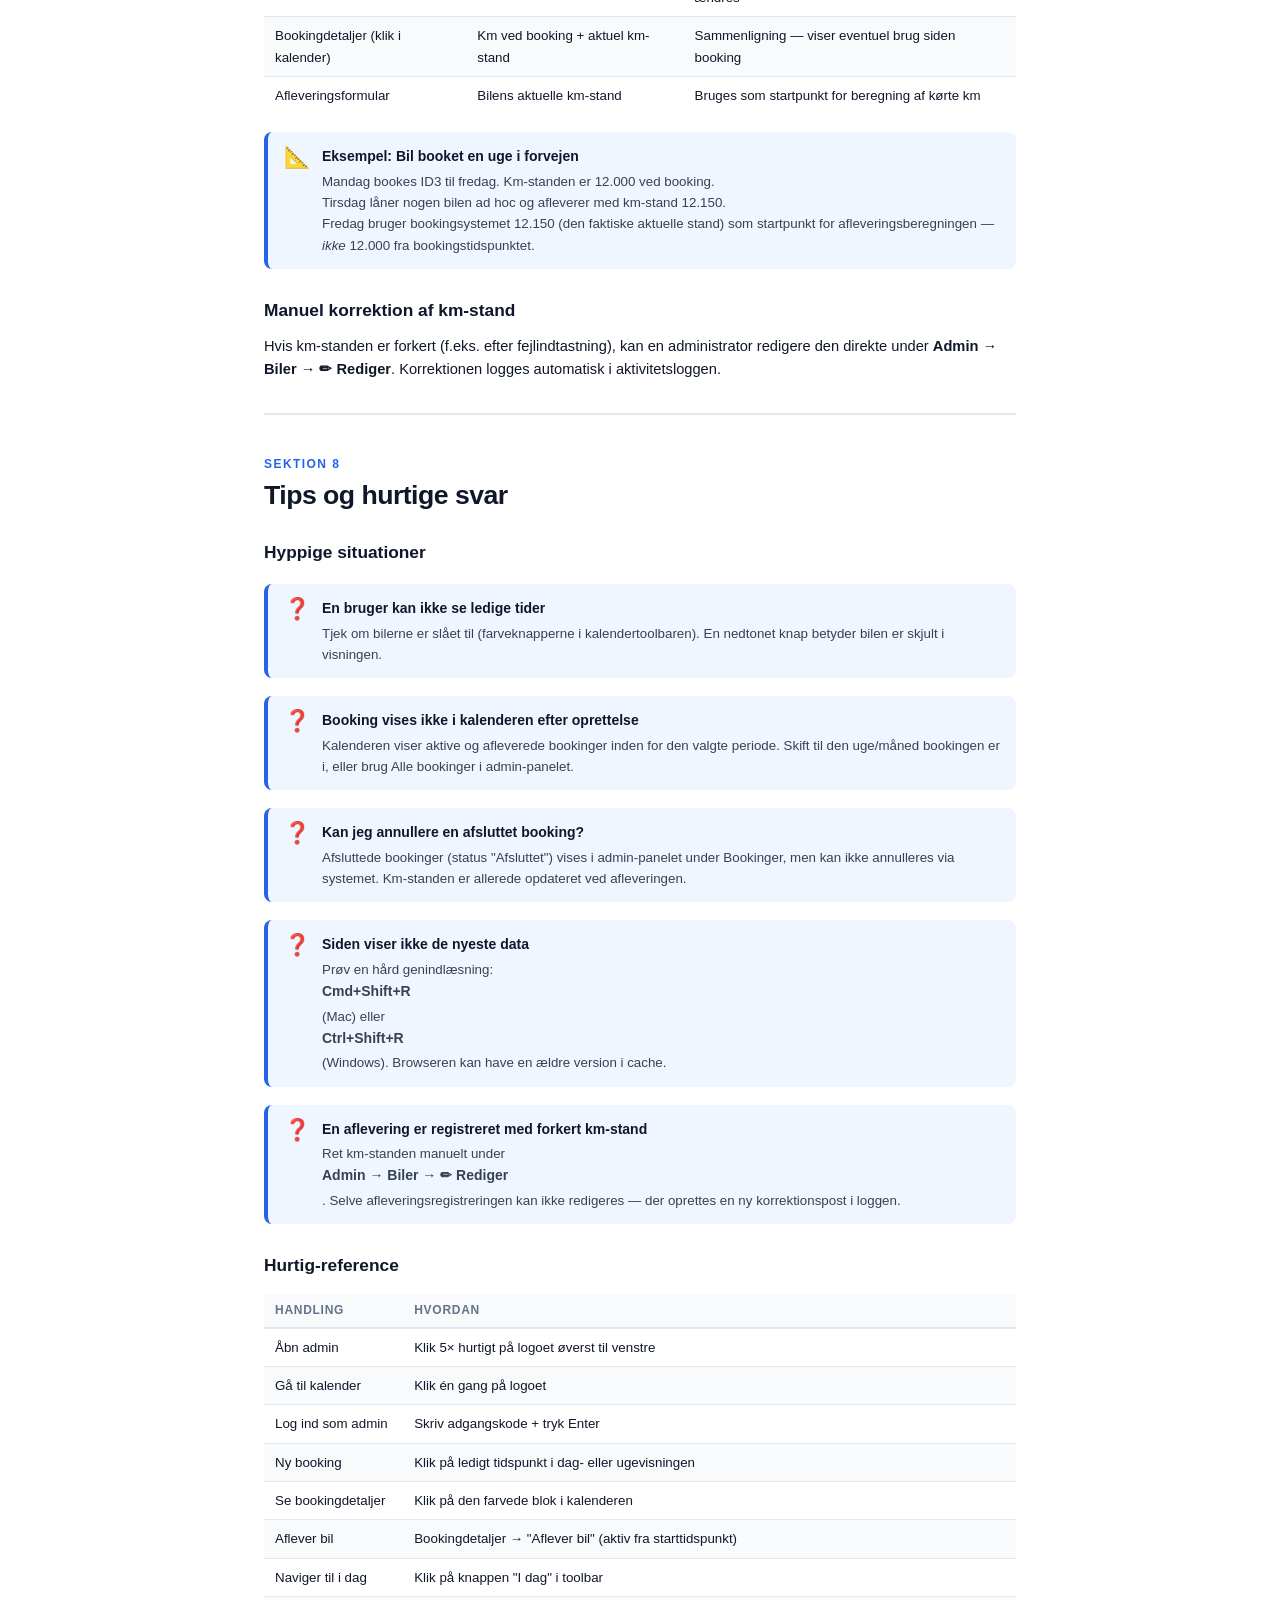
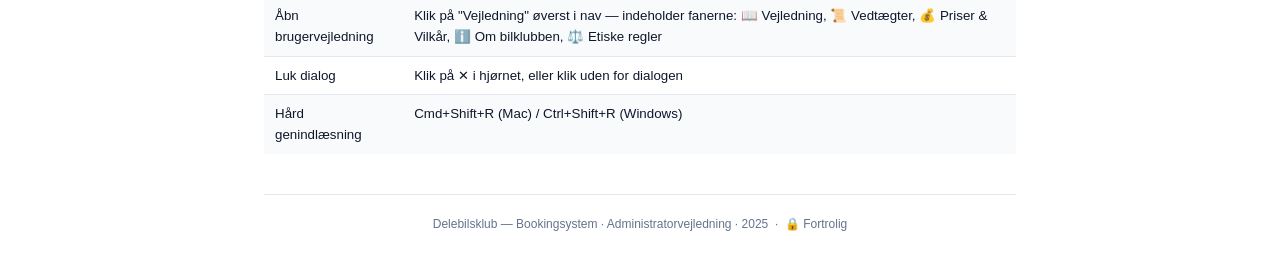
==== commit 7149d782: "Bilvælger deaktiverer optagne biler, bleg bilfarve for afleverede, etiske regler-faneblad, beløb i a" ====
--- a/admin-vejledning.html
+++ b/admin-vejledning.html
@@ -1299,7 +1299,7 @@
         <tr><td>Se bookingdetaljer</td><td>Klik på den farvede blok i kalenderen</td></tr>
         <tr><td>Aflever bil</td><td>Bookingdetaljer → "Aflever bil" (aktiv fra starttidspunkt)</td></tr>
         <tr><td>Naviger til i dag</td><td>Klik på knappen "I dag" i toolbar</td></tr>
-        <tr><td>Åbn brugervejledning</td><td>Klik på "Vejledning" øverst i nav</td></tr>
+        <tr><td>Åbn brugervejledning</td><td>Klik på "Vejledning" øverst i nav — indeholder fanerne: 📖 Vejledning, 📜 Vedtægter, 💰 Priser &amp; Vilkår, ℹ️ Om bilklubben, ⚖️ Etiske regler</td></tr>
         <tr><td>Luk dialog</td><td>Klik på ✕ i hjørnet, eller klik uden for dialogen</td></tr>
         <tr><td>Hård genindlæsning</td><td>Cmd+Shift+R (Mac) / Ctrl+Shift+R (Windows)</td></tr>
       </tbody>
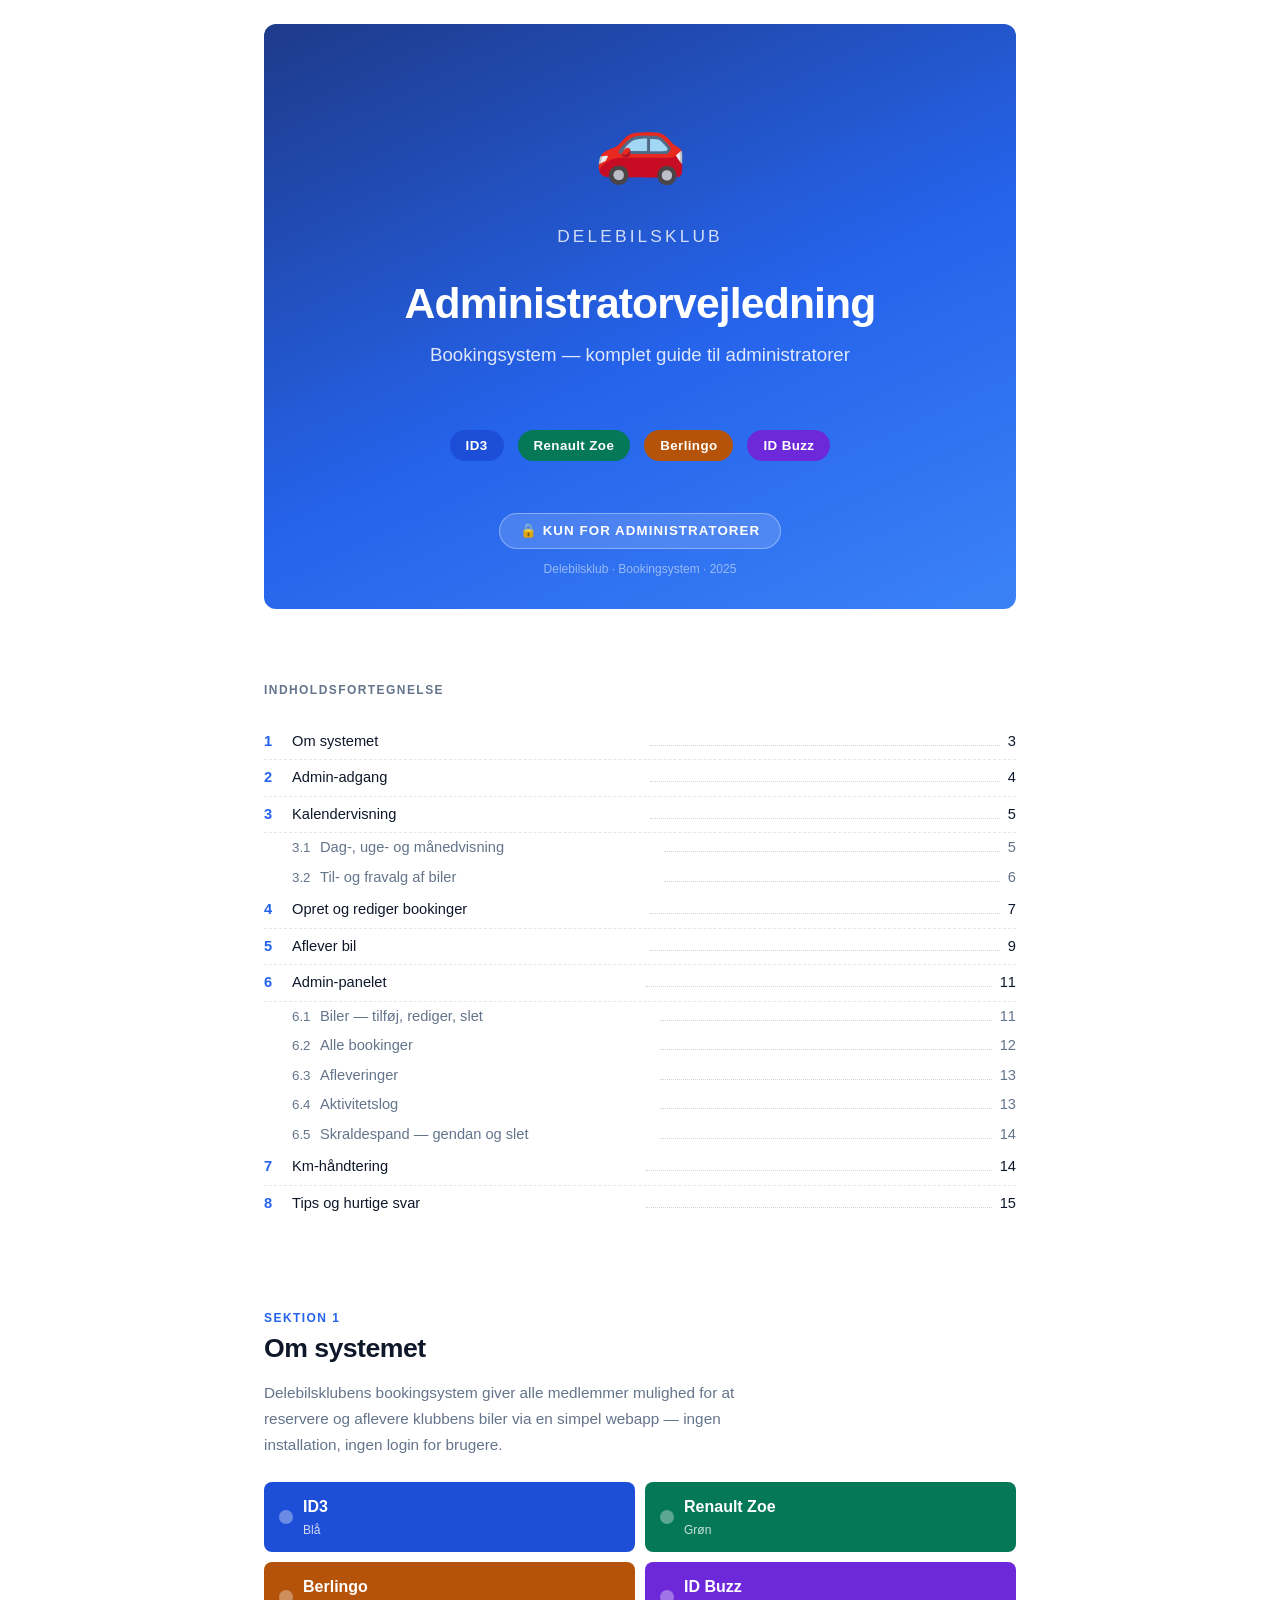
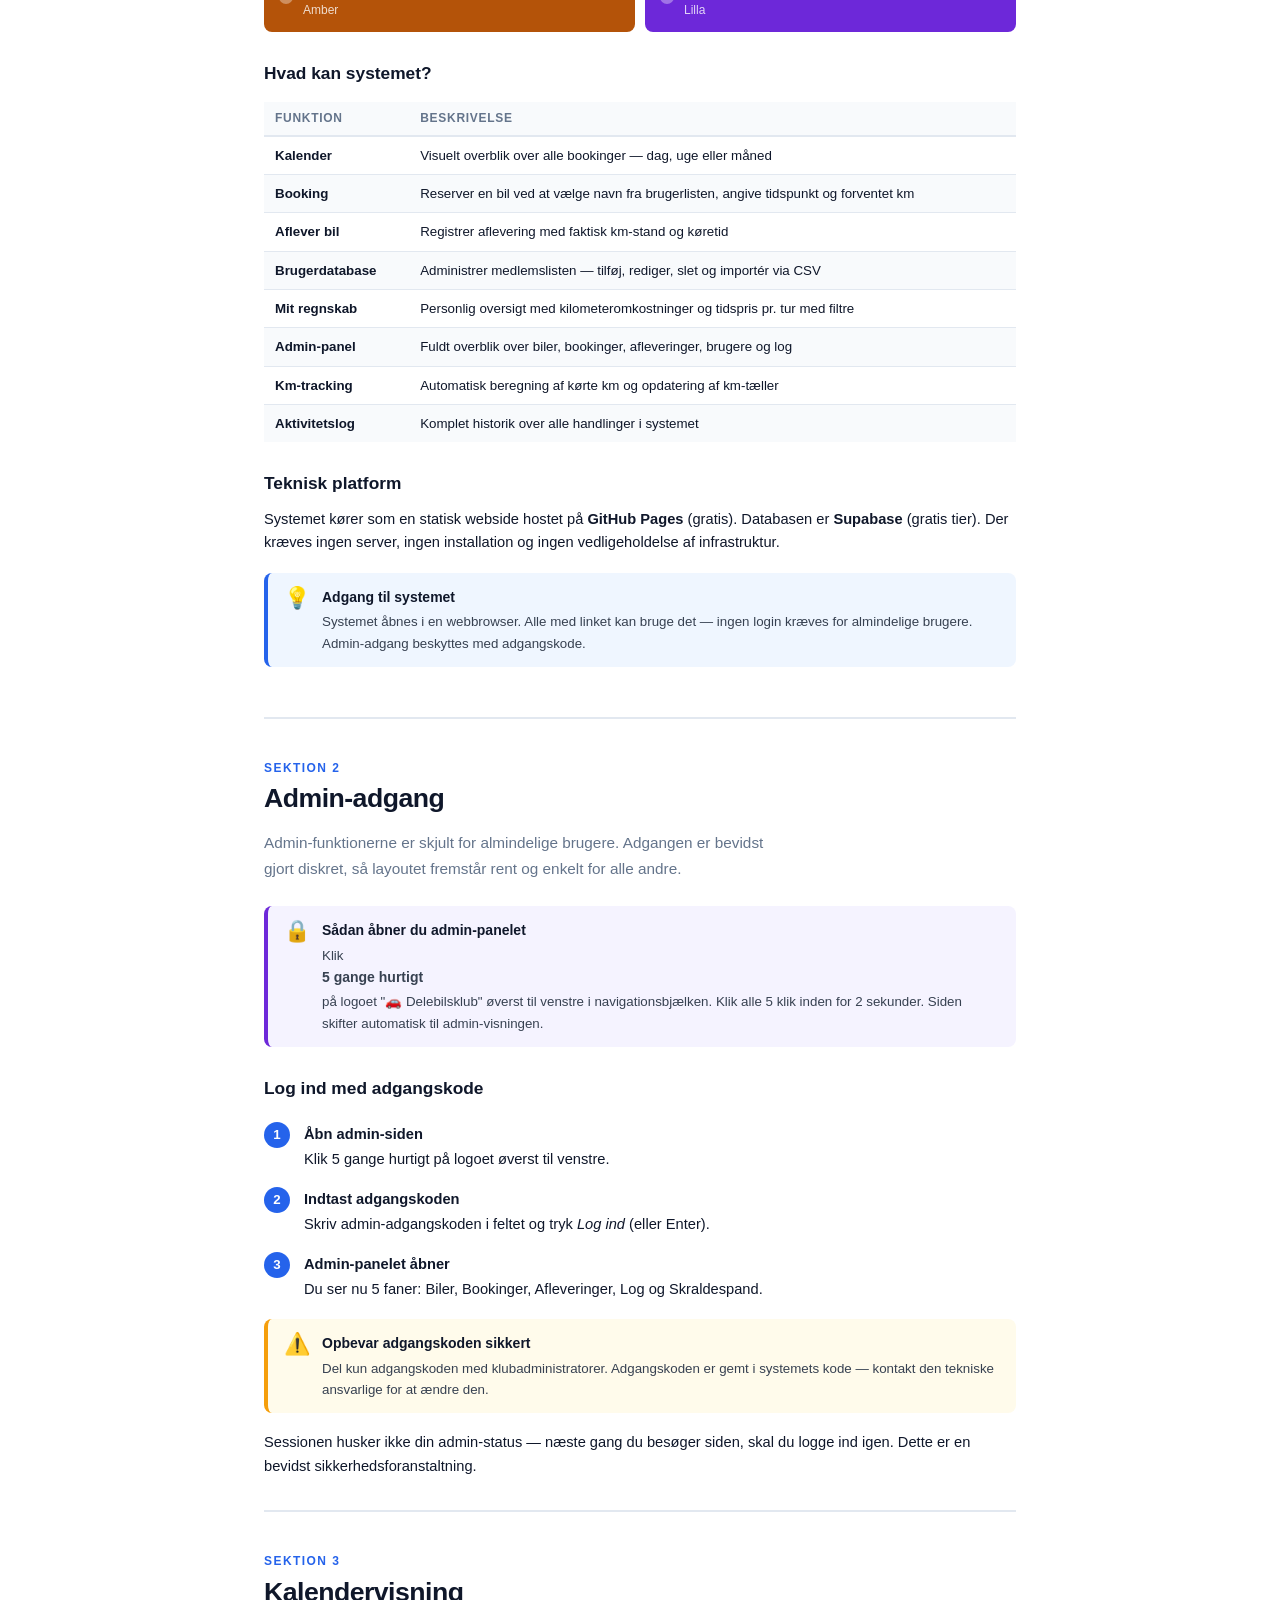
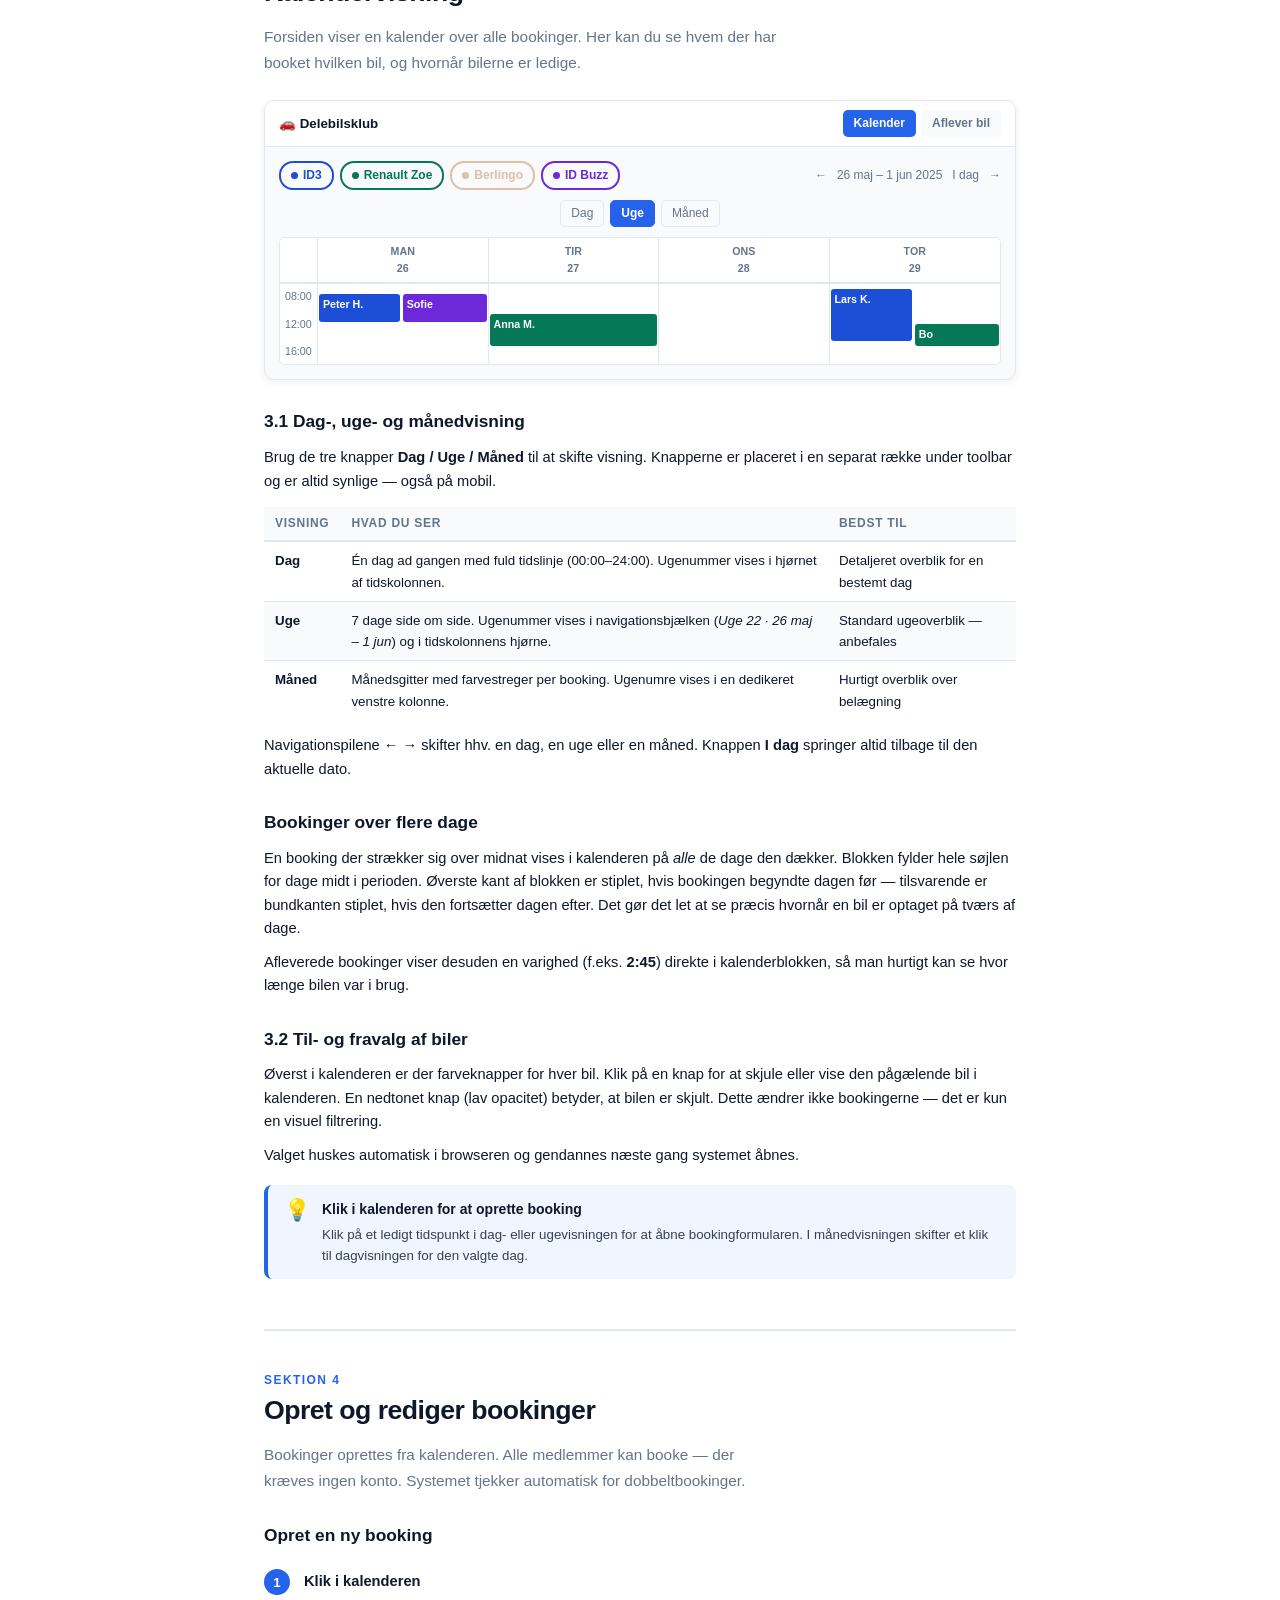
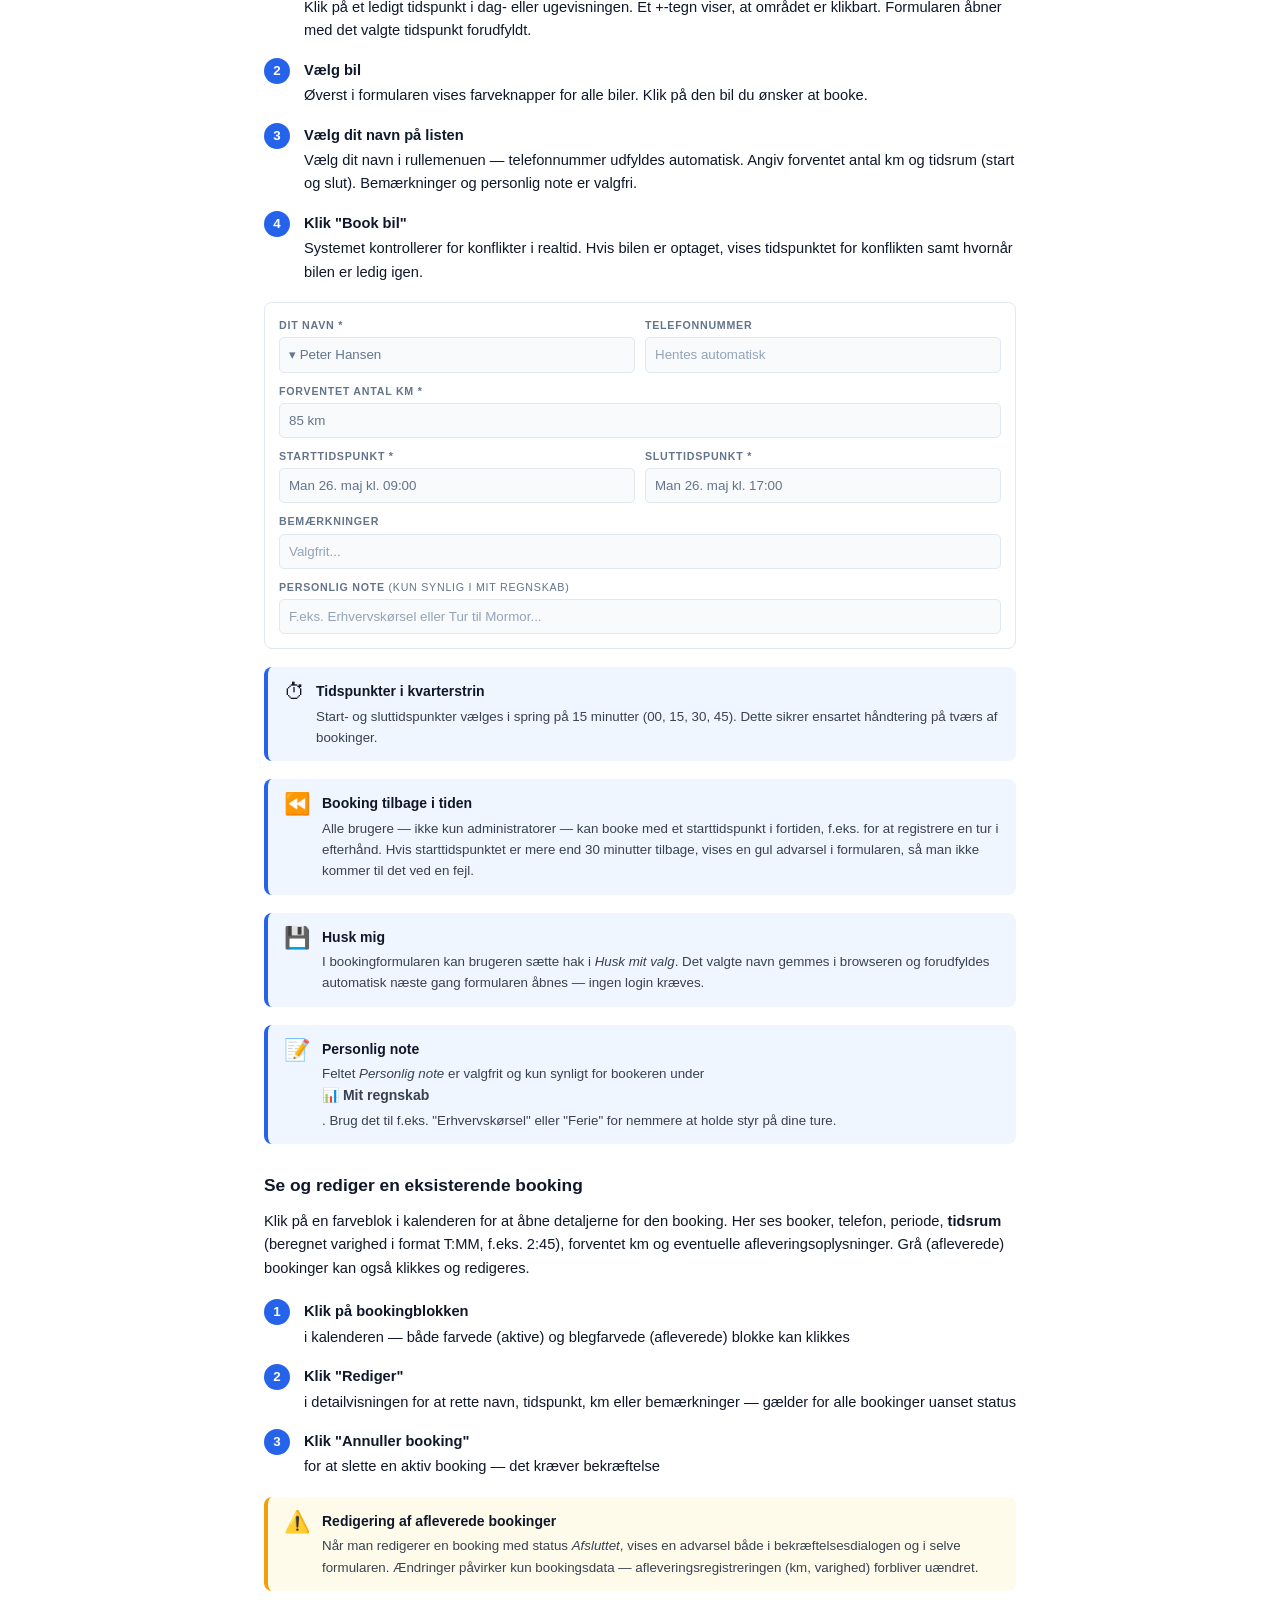
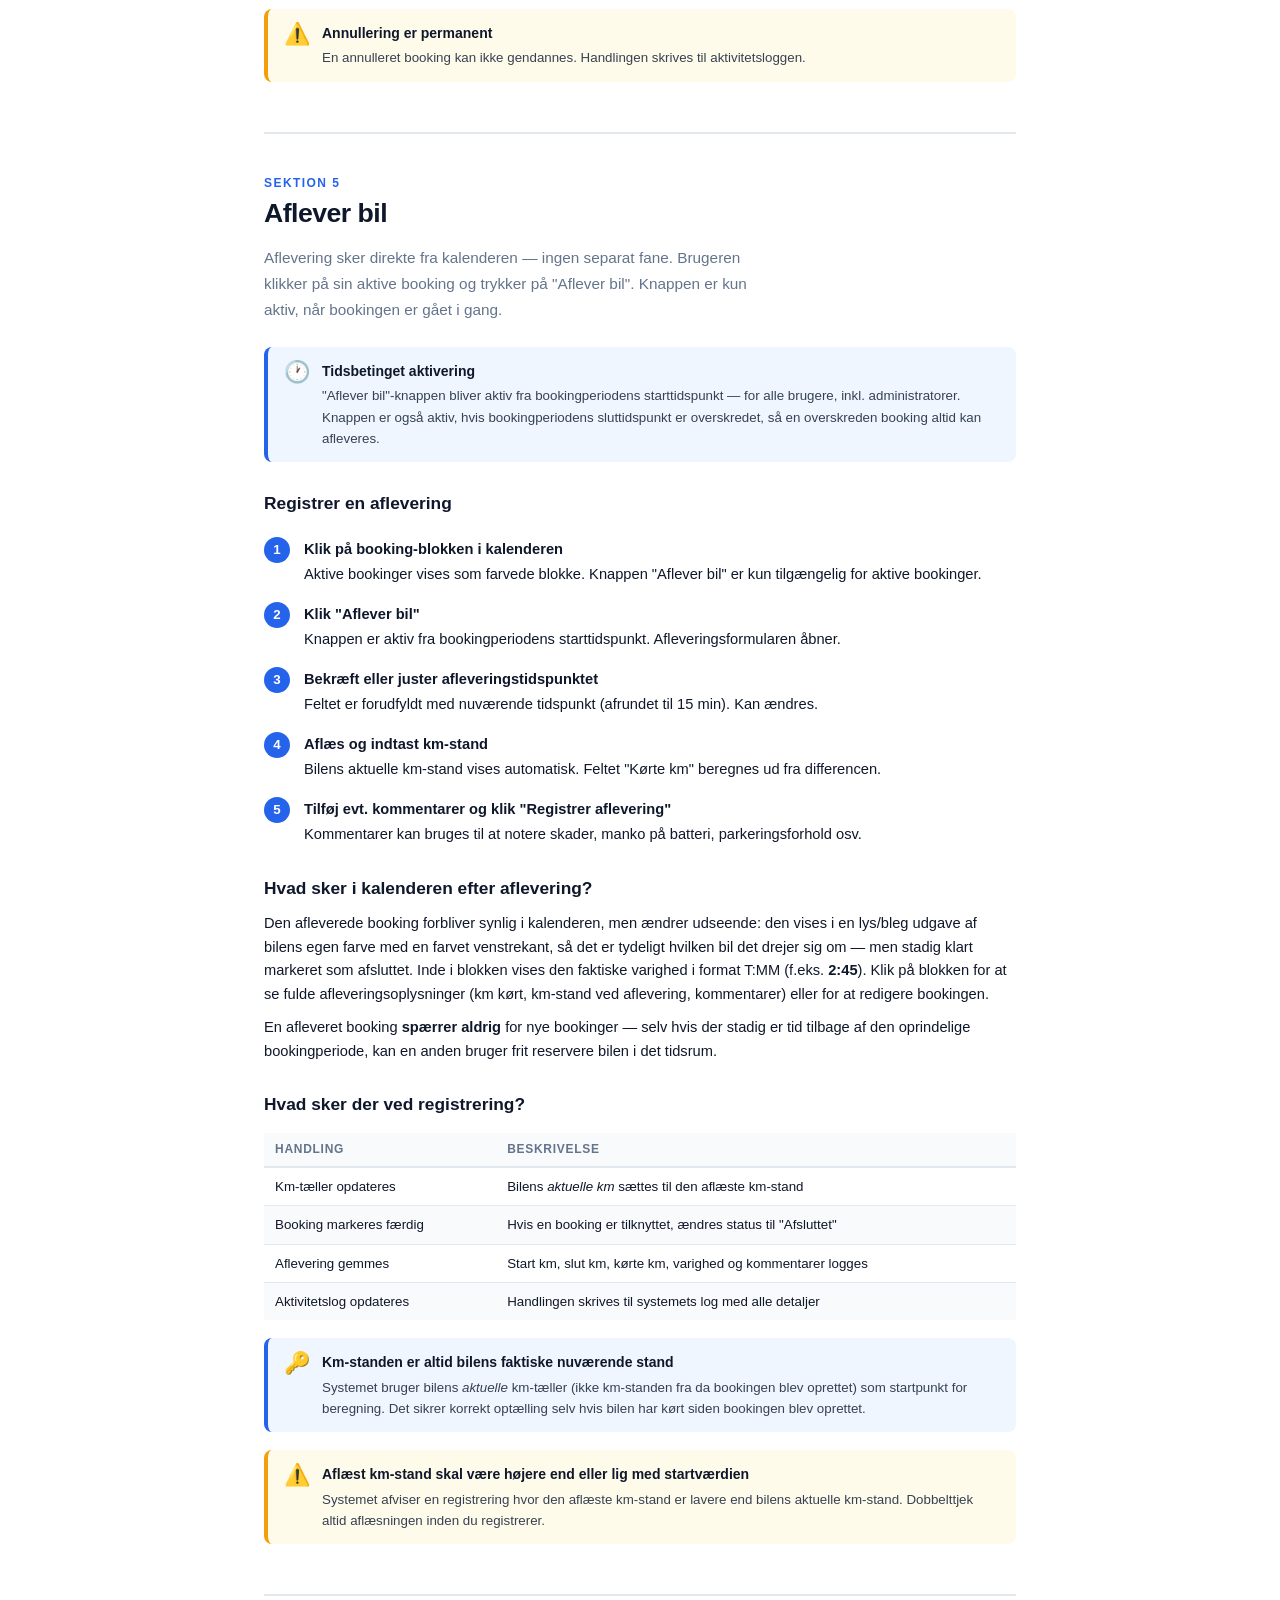
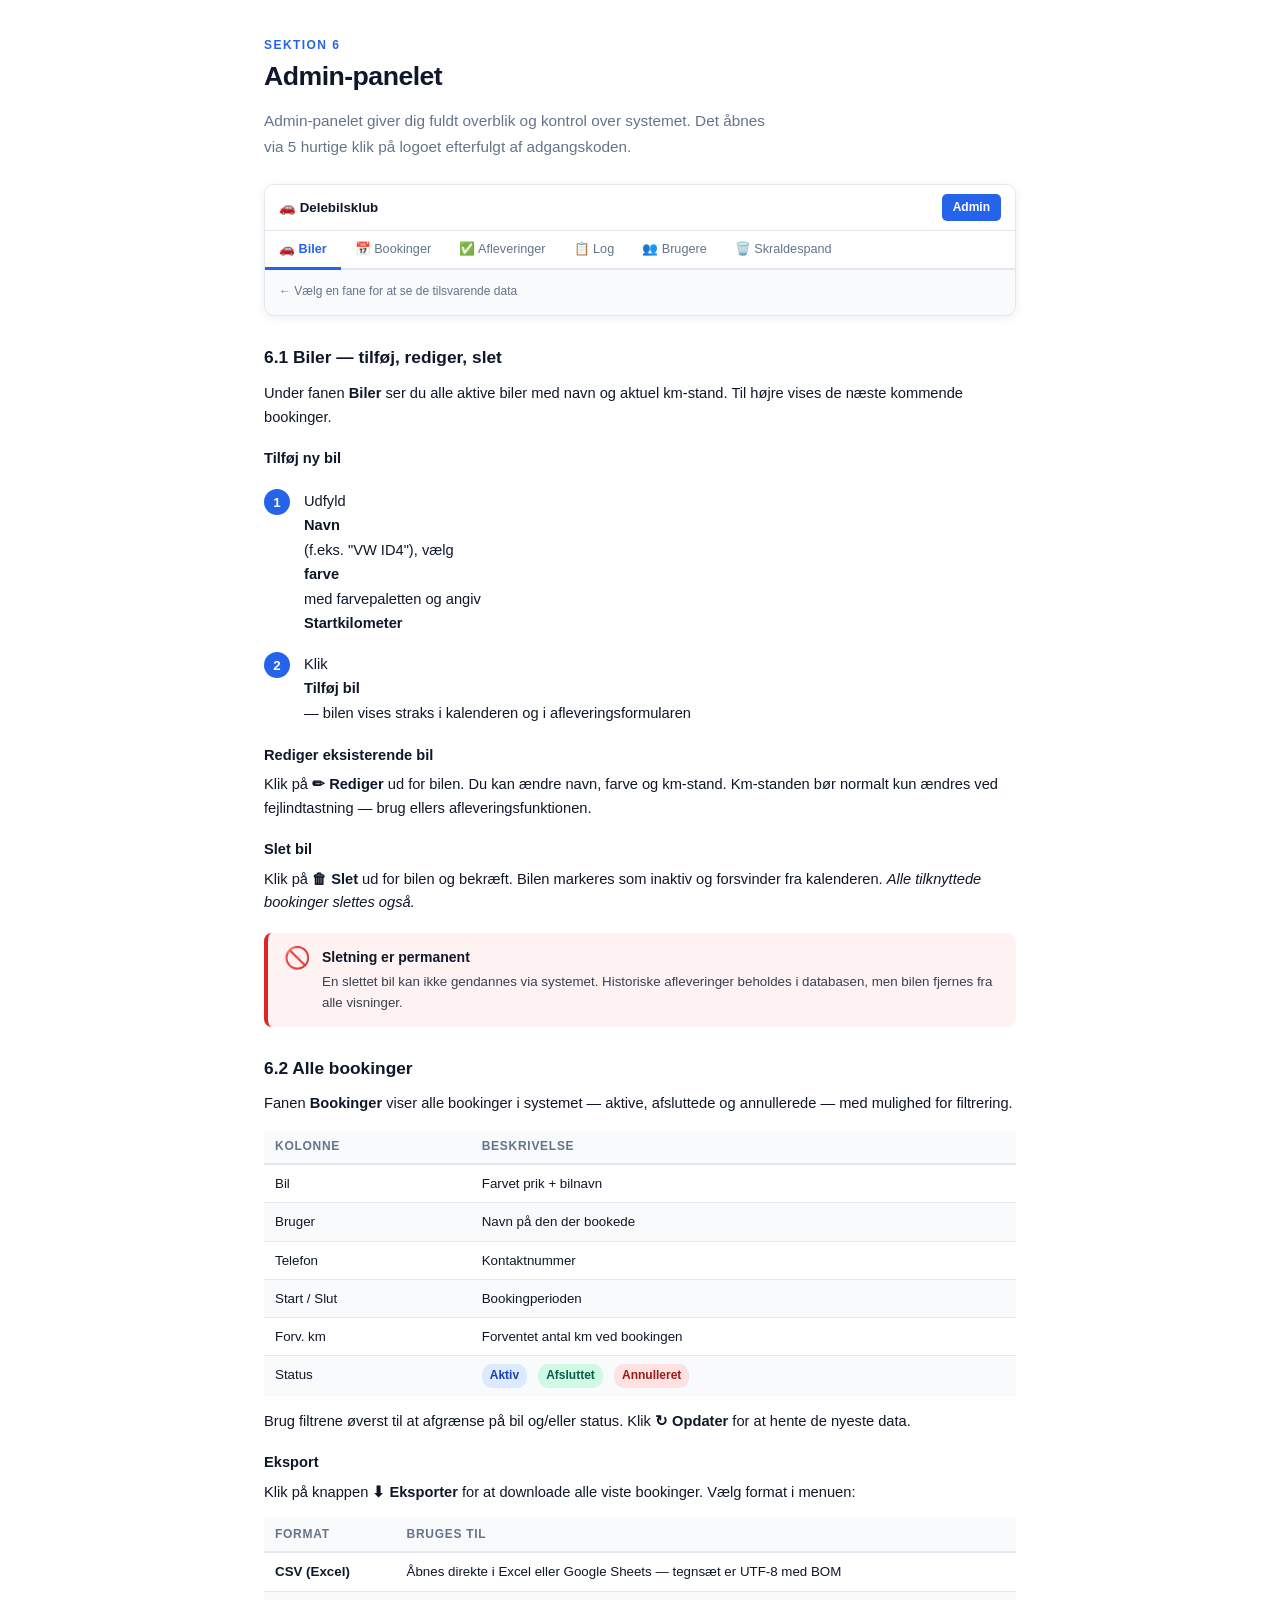
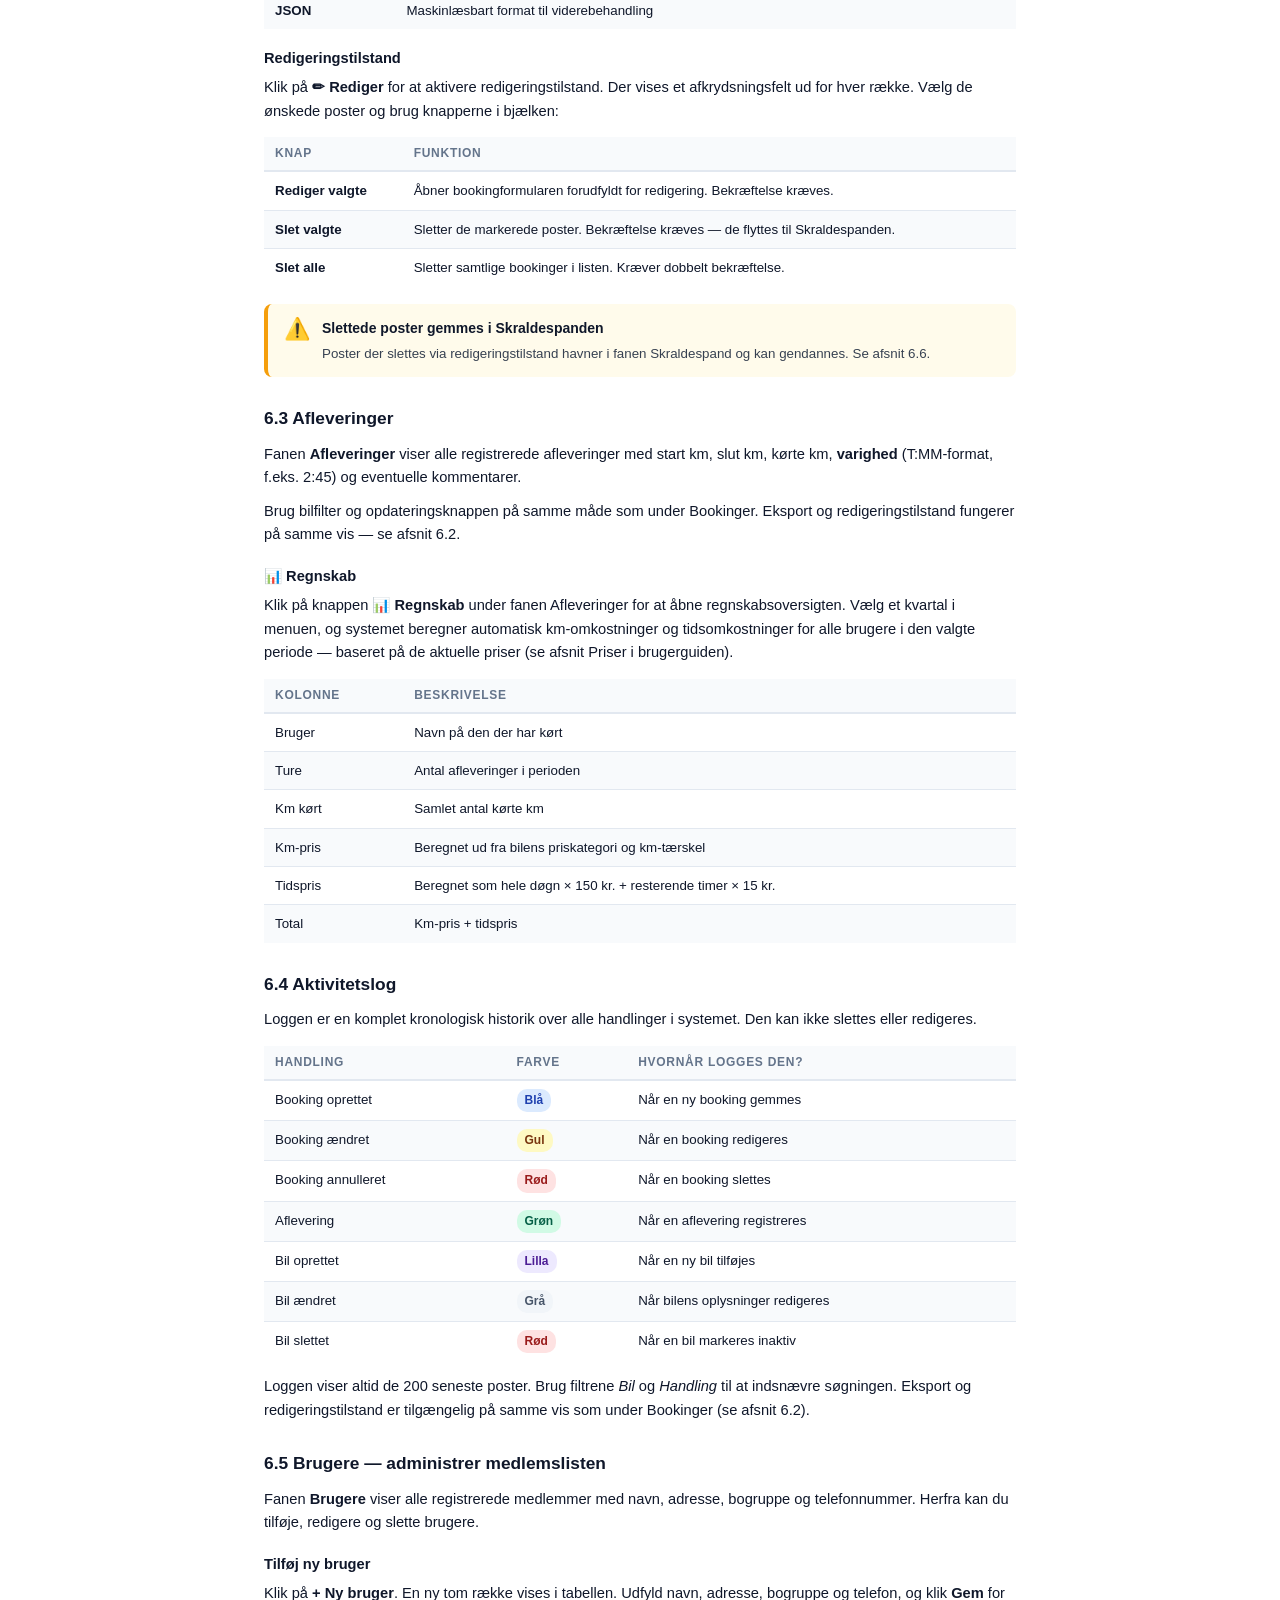
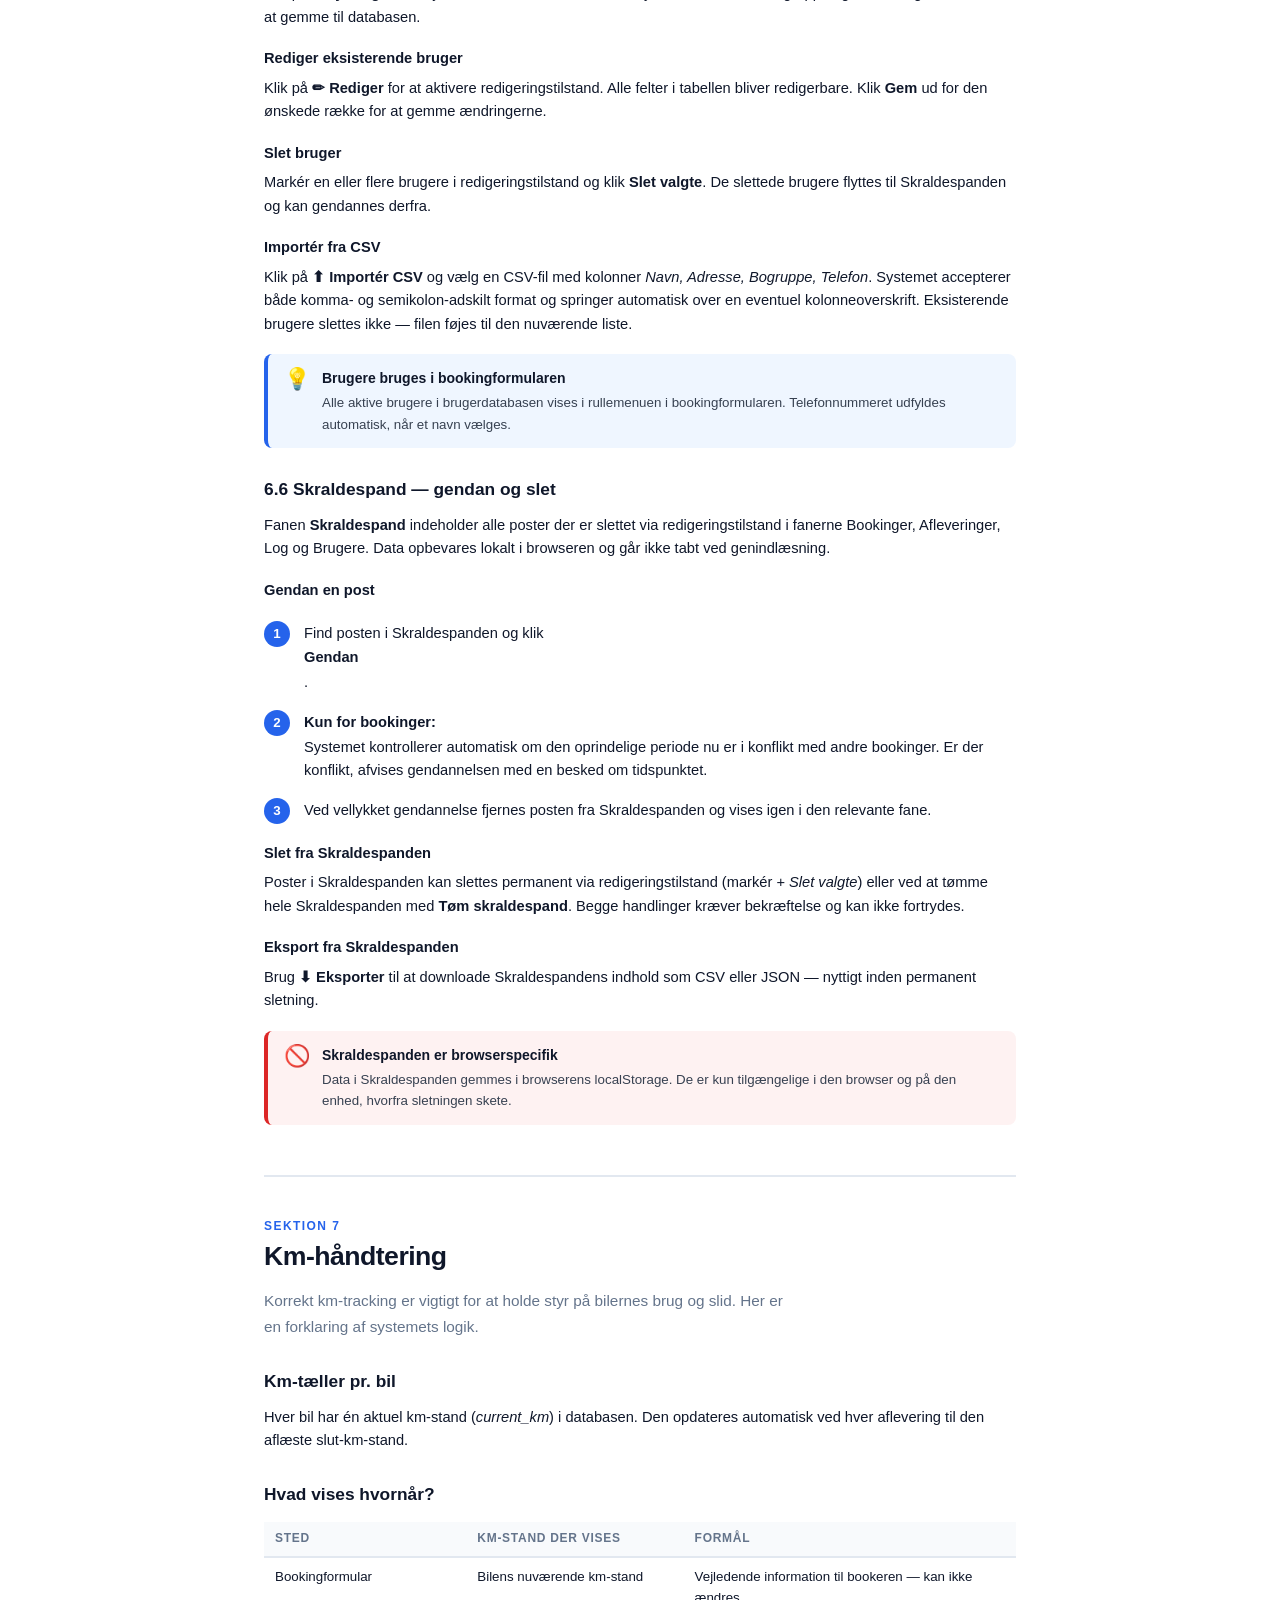
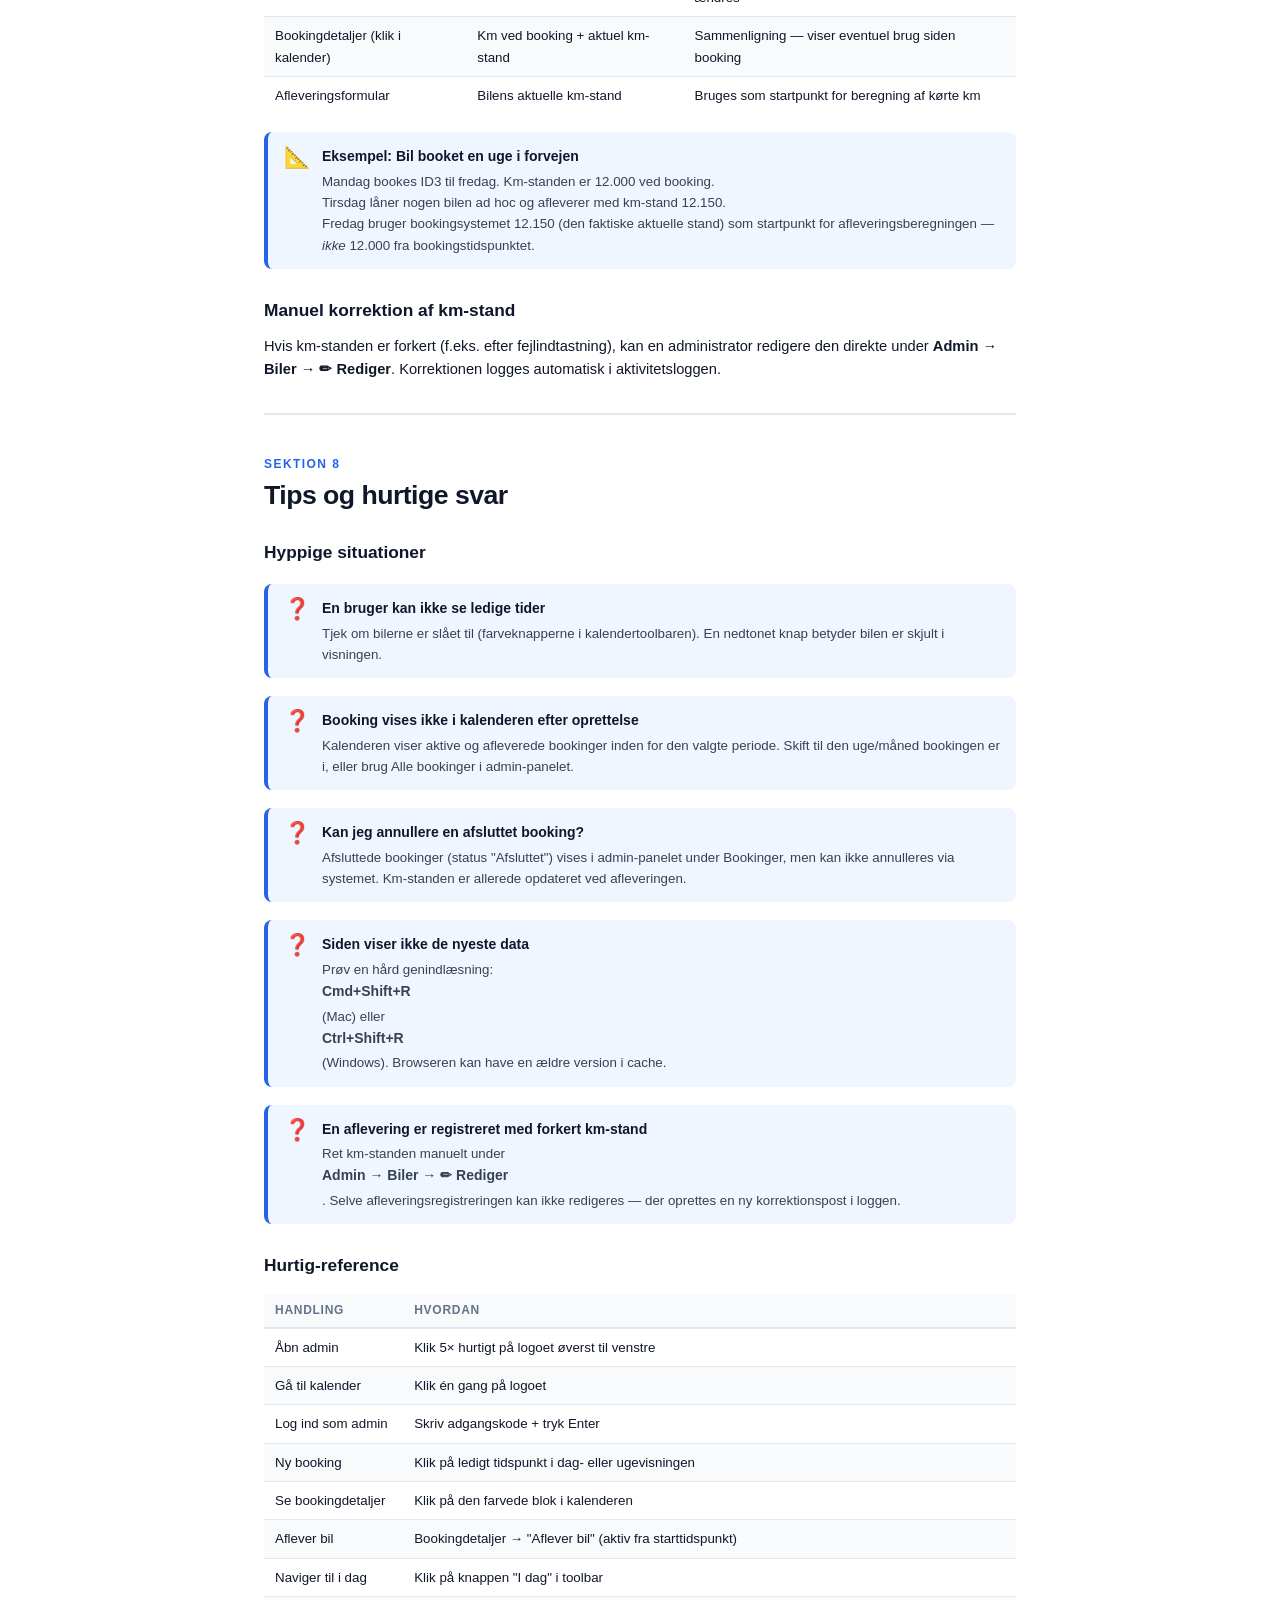
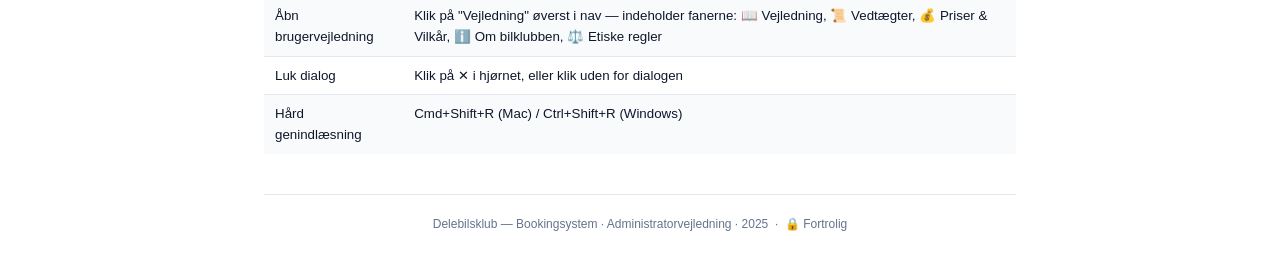
==== commit 38c97cb0: "Giv hver bil sin km-pris, og send kalenderlinks i stedet for en ics-fil. Medlemmer kan gemme deres m" ====
--- a/admin-vejledning.html
+++ b/admin-vejledning.html
@@ -1024,7 +1024,7 @@
     <div class="steps">
       <div class="step">
         <div class="step-num">1</div>
-        <div class="step-body">Udfyld <strong>Navn</strong> (f.eks. "Model Y"), vælg <strong>farve</strong> med farvepaletten og angiv <strong>Startkilometer</strong></div>
+        <div class="step-body">Udfyld <strong>Navn</strong> (f.eks. "VW ID4"), vælg <strong>farve</strong> med farvepaletten og angiv <strong>Startkilometer</strong></div>
       </div>
       <div class="step">
         <div class="step-num">2</div>
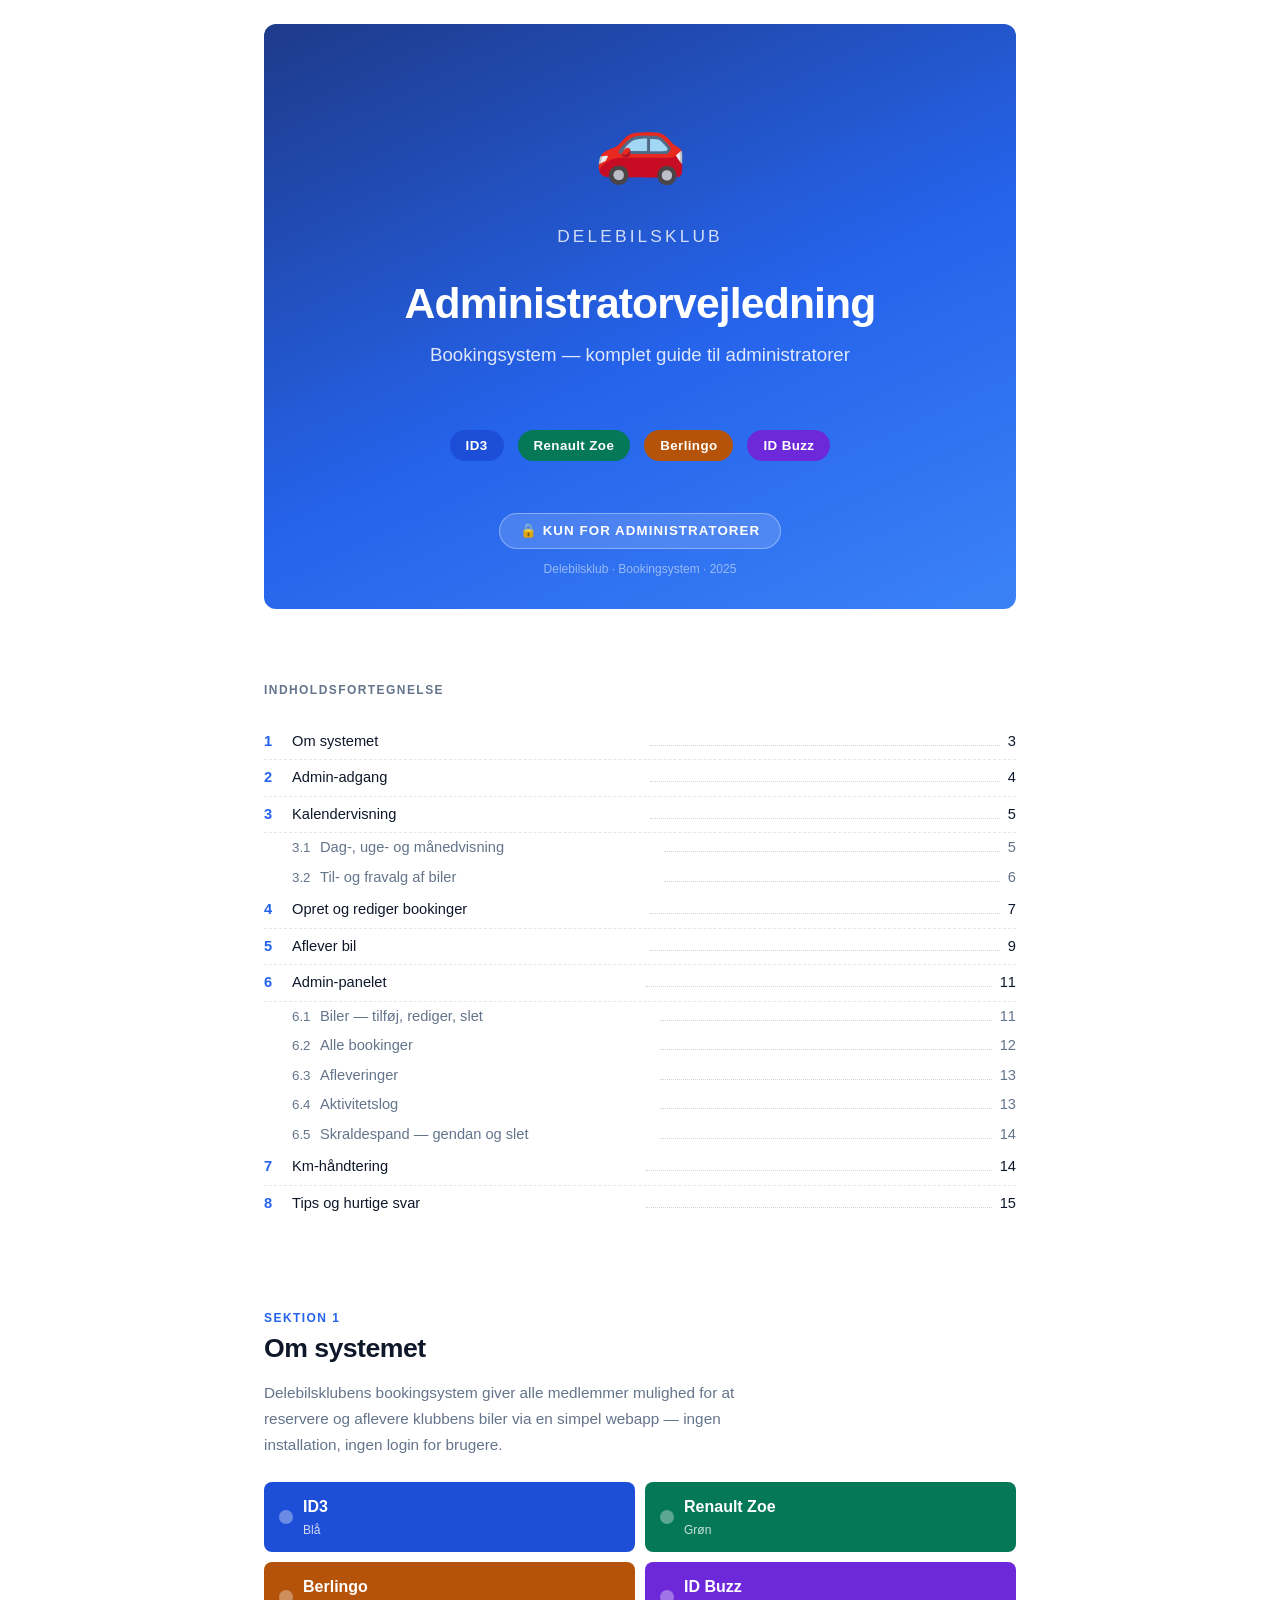
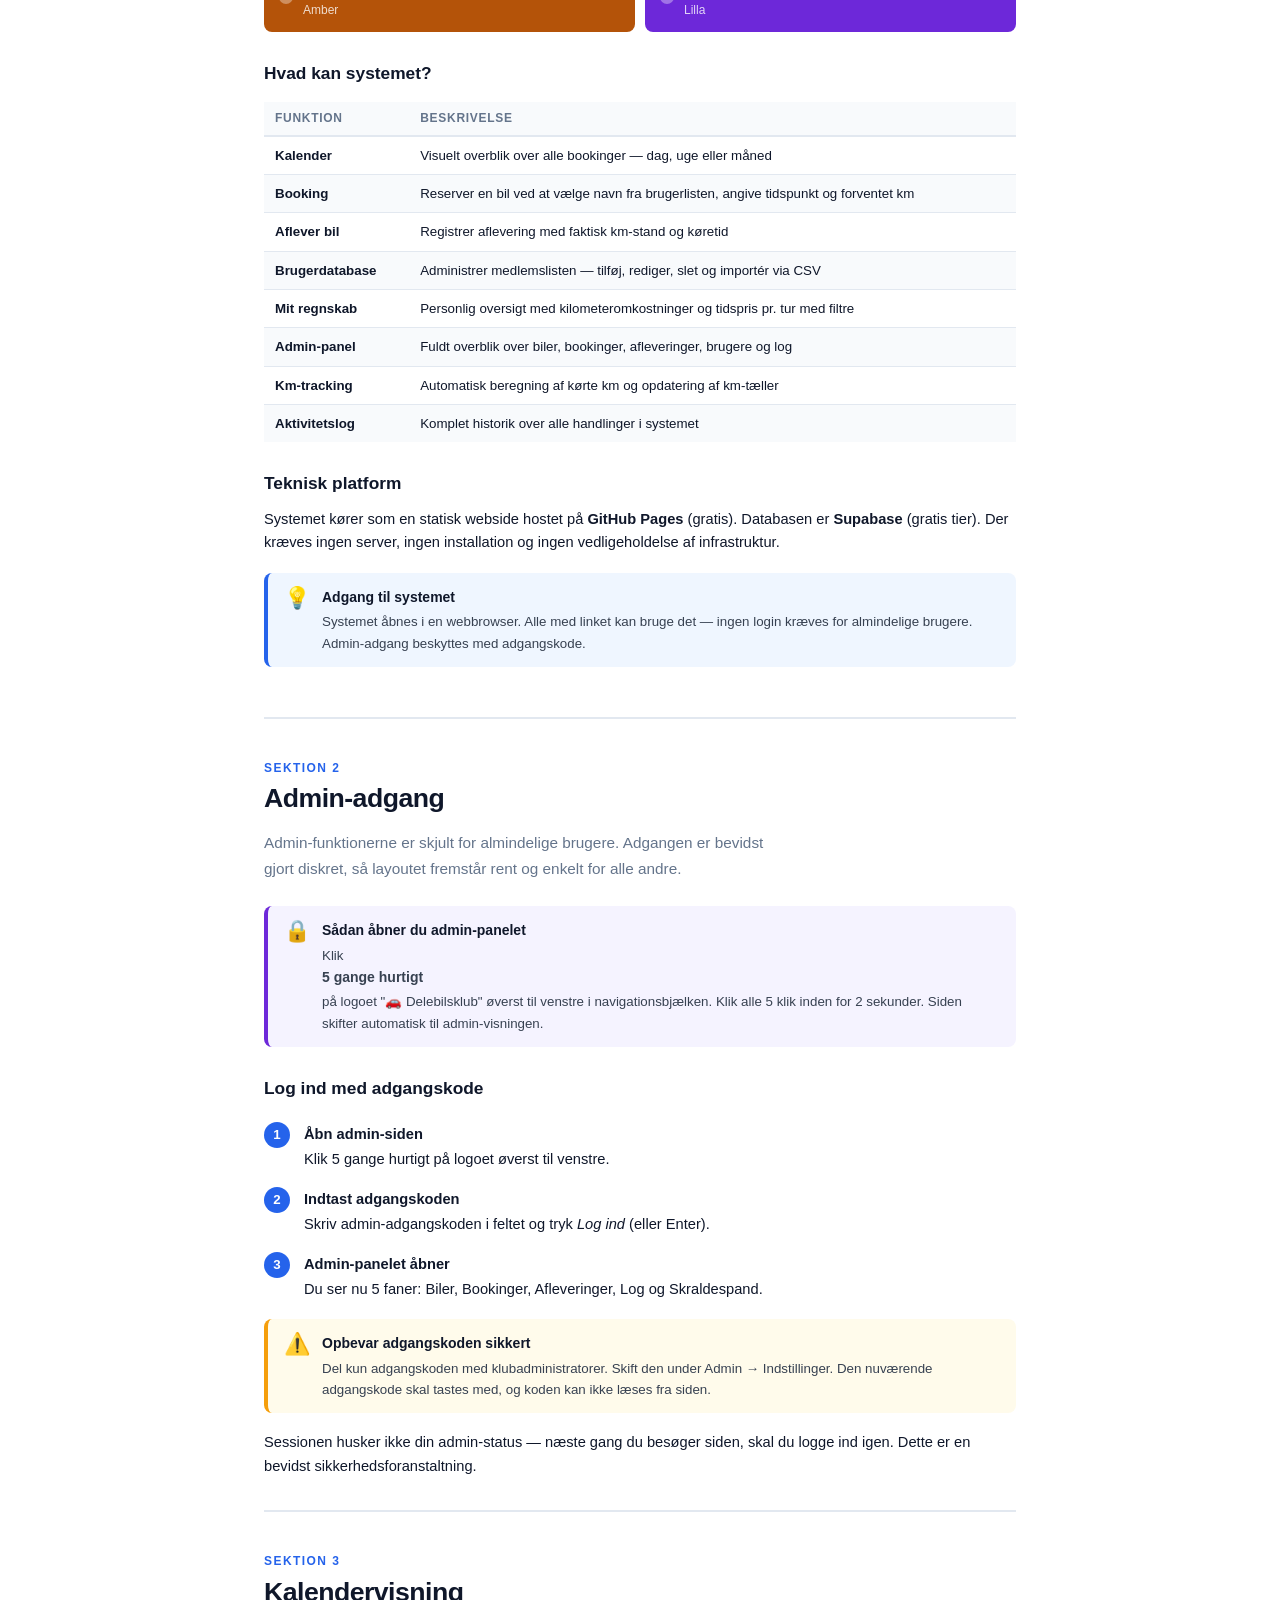
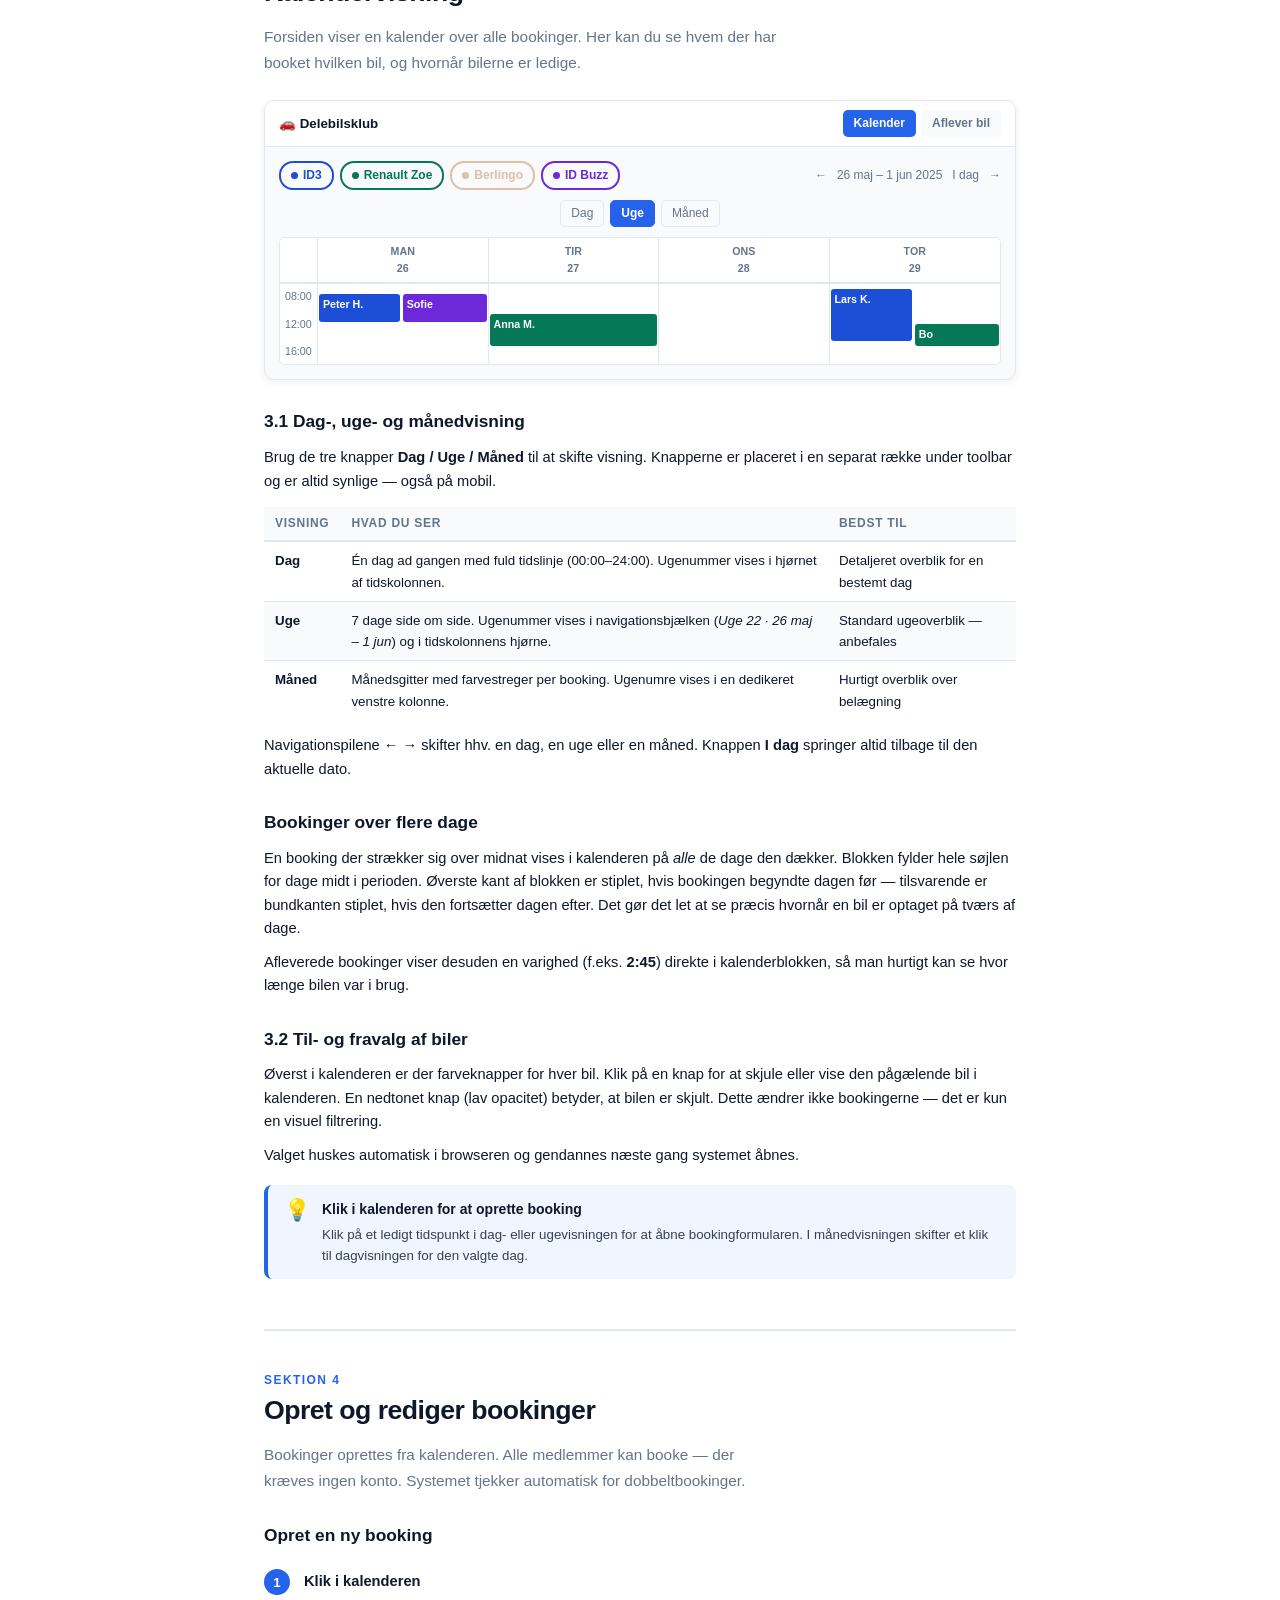
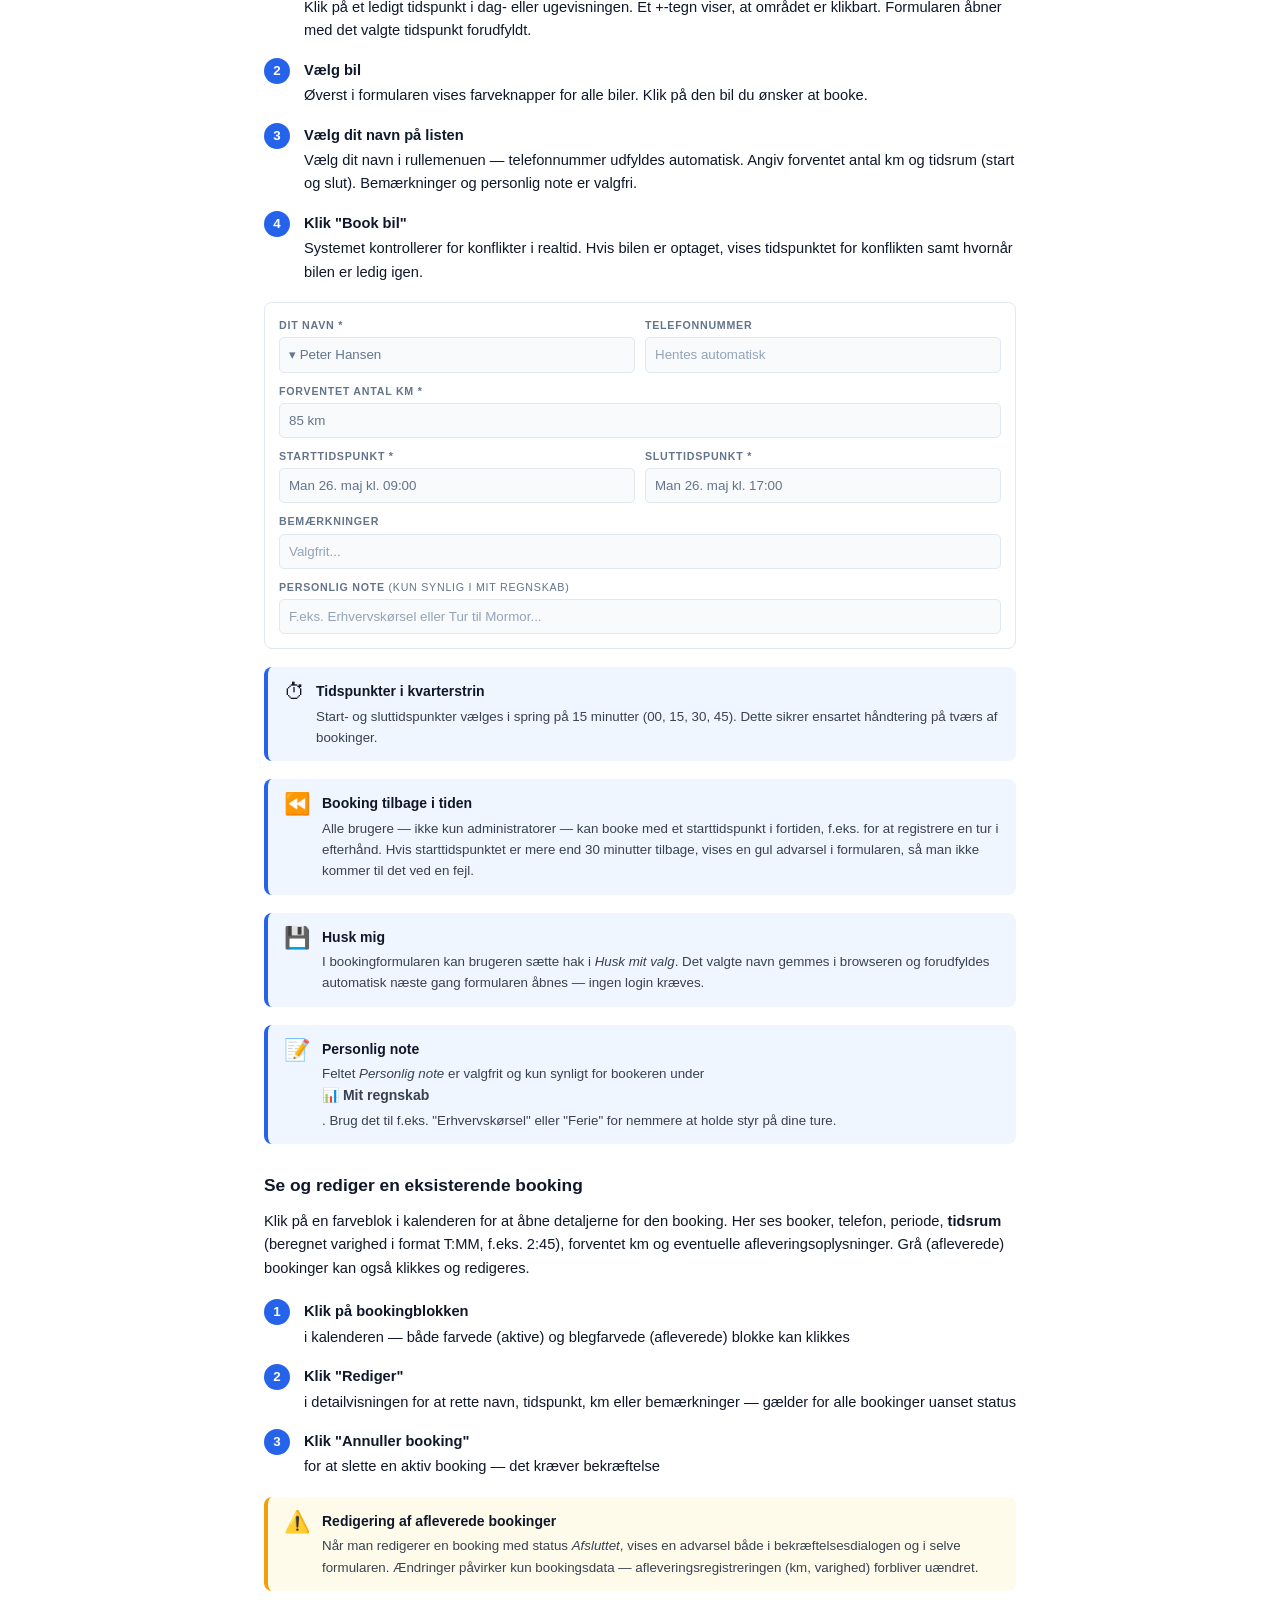
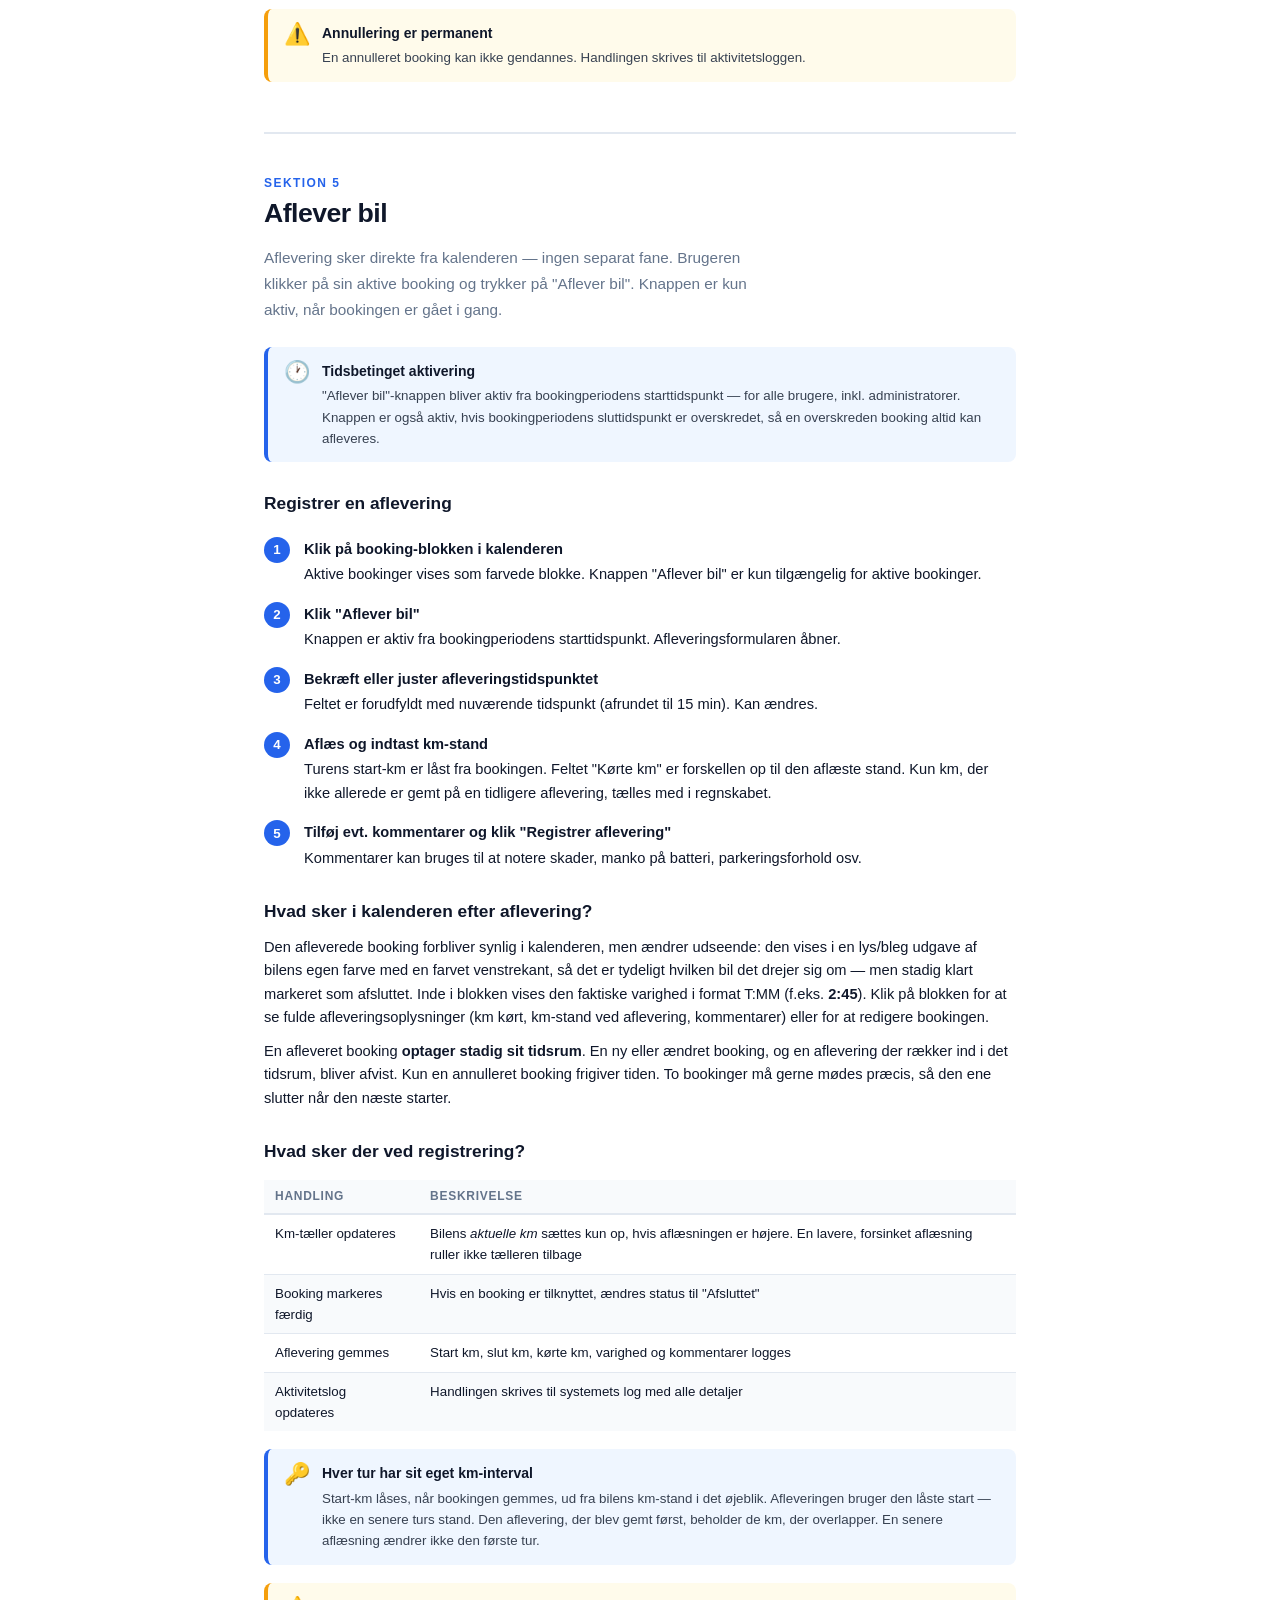
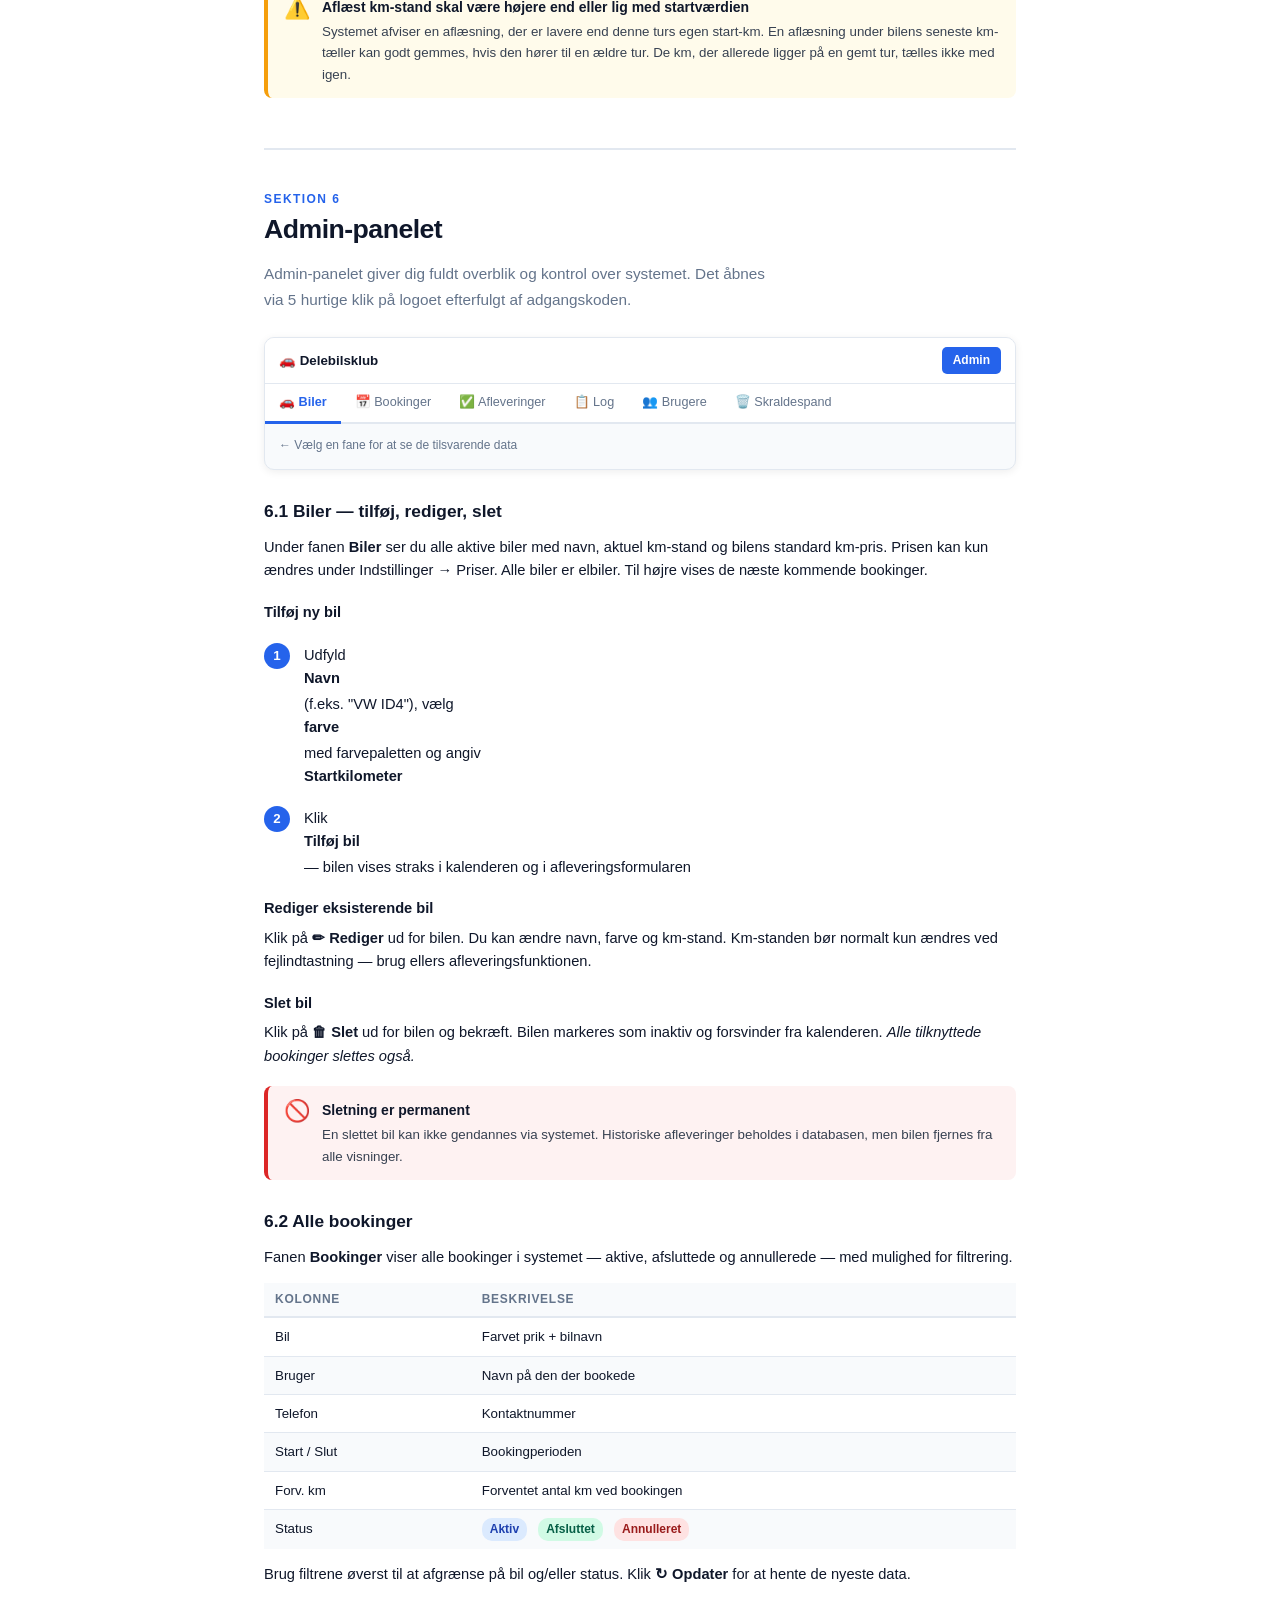
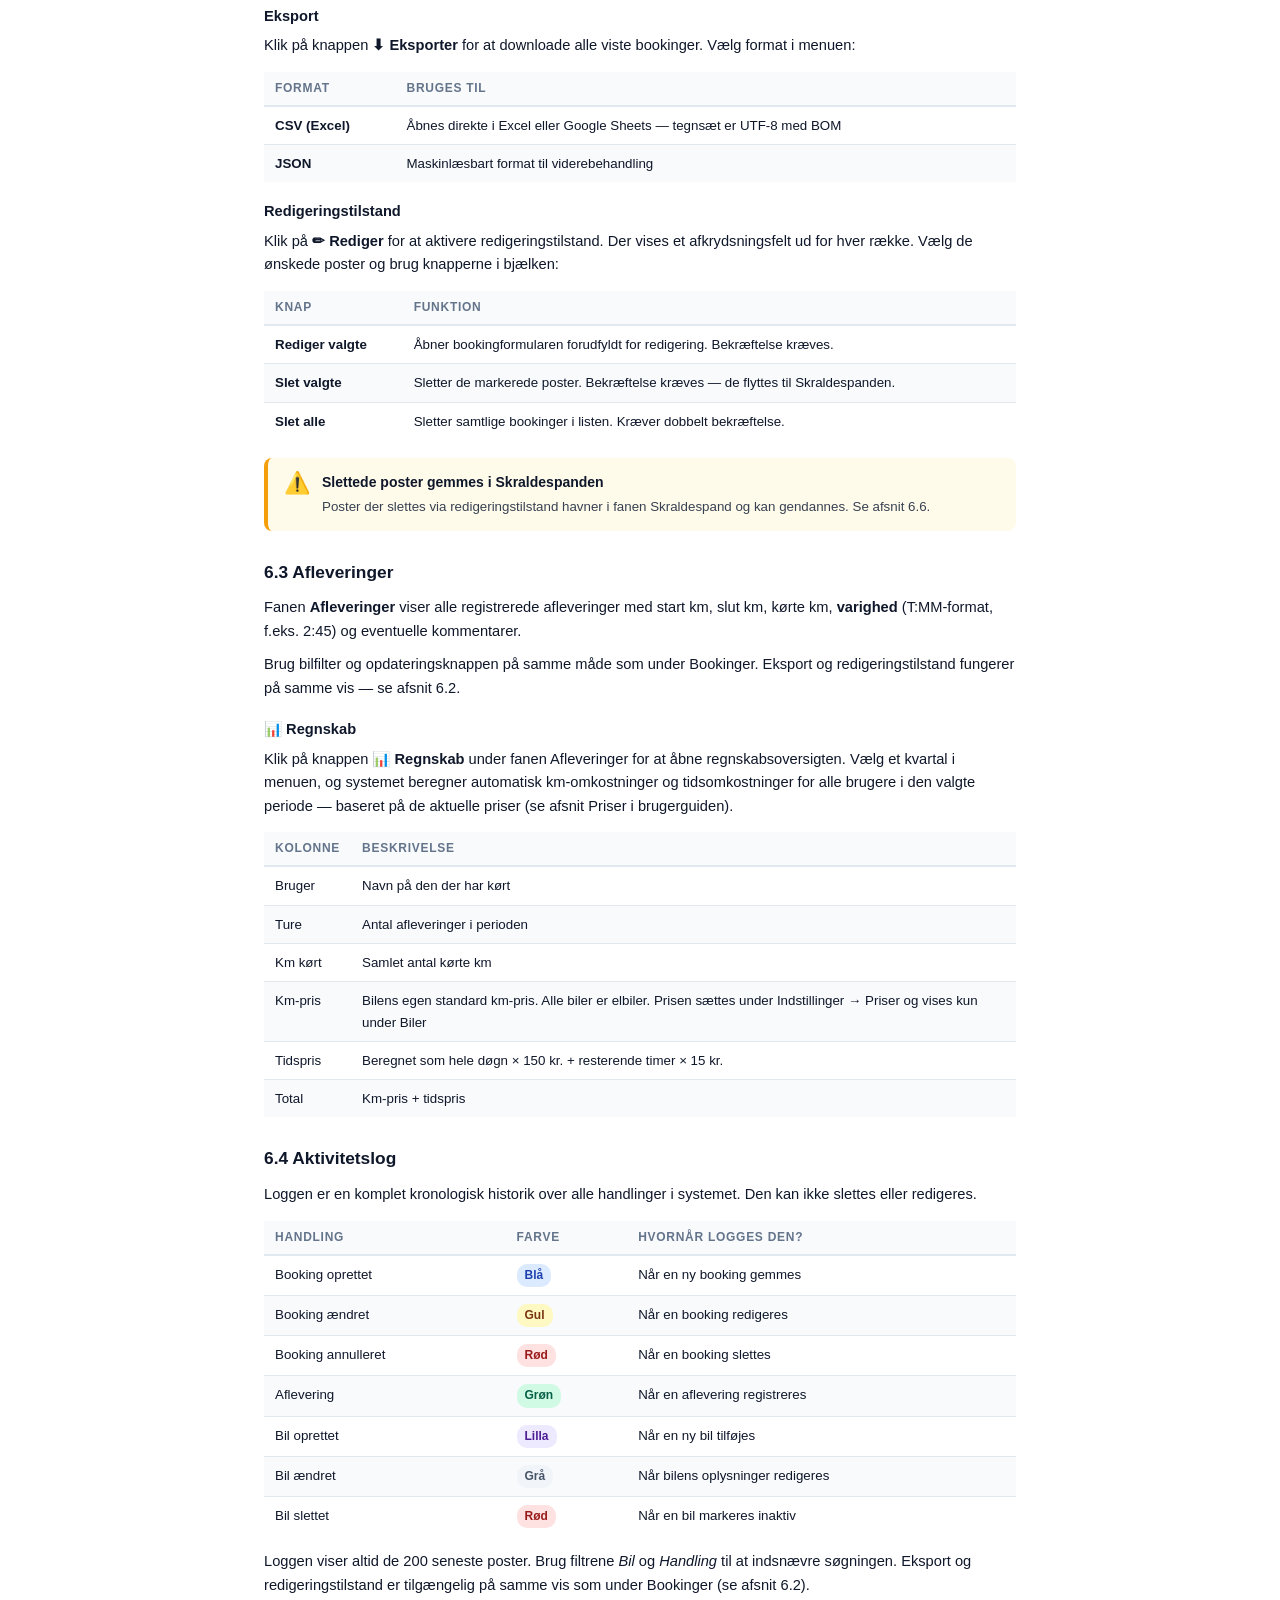
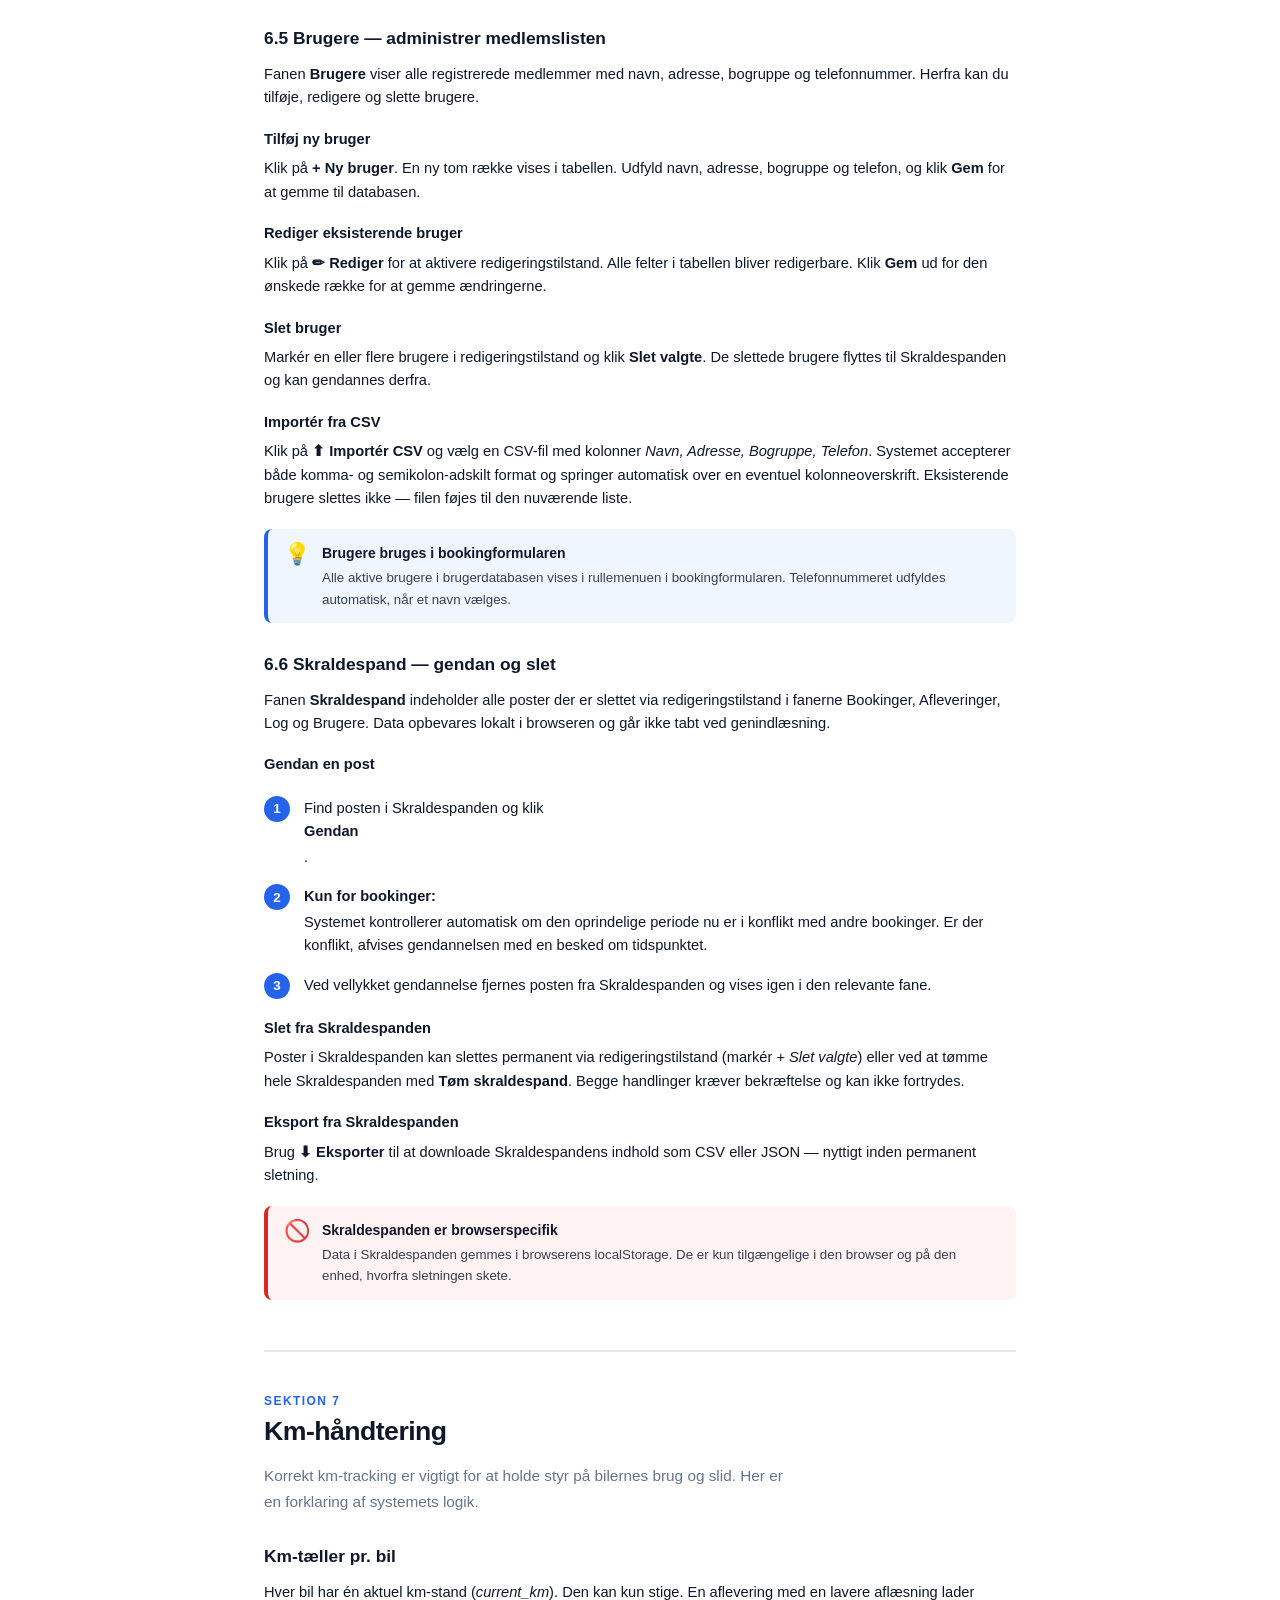
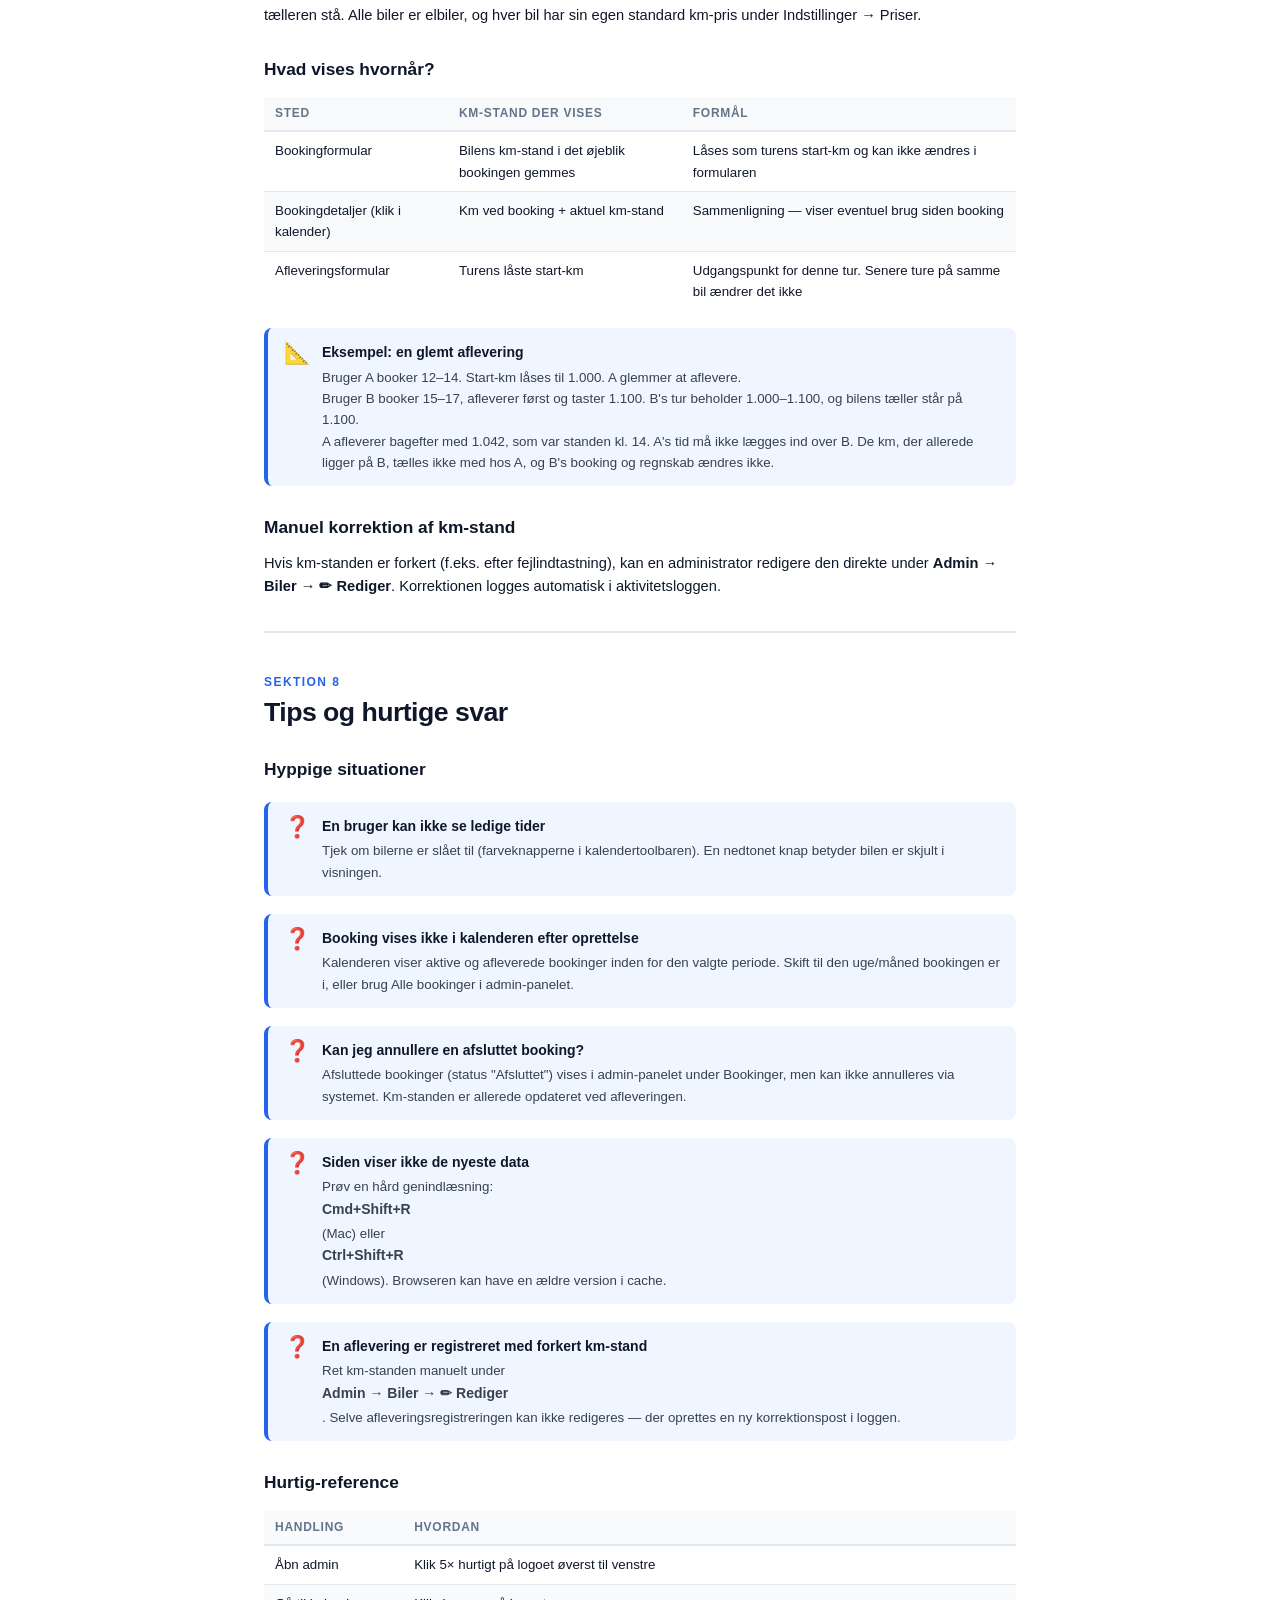
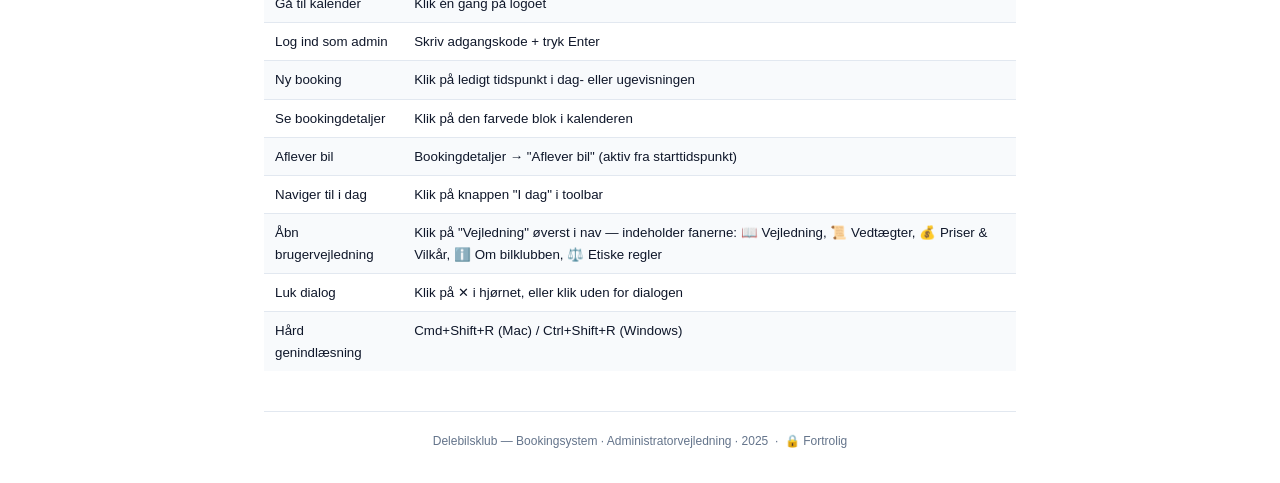
==== commit 40f3bba7: "Skriftstørrelse og sollys-tilstand + synk git med live-server Ny Visning-funktion på forsiden: - Ska" ====
--- a/admin-vejledning.html
+++ b/admin-vejledning.html
@@ -652,7 +652,7 @@
       <div class="callout-icon">⚠️</div>
       <div class="callout-body">
         <strong>Opbevar adgangskoden sikkert</strong>
-        <p>Del kun adgangskoden med klubadministratorer. Adgangskoden er gemt i systemets kode — kontakt den tekniske ansvarlige for at ændre den.</p>
+        <p>Del kun adgangskoden med klubadministratorer. Skift den under Admin → Indstillinger. Den nuværende adgangskode skal tastes med, og koden kan ikke læses fra siden.</p>
       </div>
     </div>
 
@@ -946,7 +946,7 @@
         <div class="step-num">4</div>
         <div class="step-body">
           <strong>Aflæs og indtast km-stand</strong>
-          Bilens aktuelle km-stand vises automatisk. Feltet "Kørte km" beregnes ud fra differencen.
+          Turens start-km er låst fra bookingen. Feltet "Kørte km" er forskellen op til den aflæste stand. Kun km, der ikke allerede er gemt på en tidligere aflevering, tælles med i regnskabet.
         </div>
       </div>
       <div class="step">
@@ -960,13 +960,13 @@
 
     <h3>Hvad sker i kalenderen efter aflevering?</h3>
     <p>Den afleverede booking forbliver synlig i kalenderen, men ændrer udseende: den vises i en lys/bleg udgave af bilens egen farve med en farvet venstrekant, så det er tydeligt hvilken bil det drejer sig om — men stadig klart markeret som afsluttet. Inde i blokken vises den faktiske varighed i format T:MM (f.eks. <strong>2:45</strong>). Klik på blokken for at se fulde afleveringsoplysninger (km kørt, km-stand ved aflevering, kommentarer) eller for at redigere bookingen.</p>
-    <p>En afleveret booking <strong>spærrer aldrig</strong> for nye bookinger — selv hvis der stadig er tid tilbage af den oprindelige bookingperiode, kan en anden bruger frit reservere bilen i det tidsrum.</p>
+    <p>En afleveret booking <strong>optager stadig sit tidsrum</strong>. En ny eller ændret booking, og en aflevering der rækker ind i det tidsrum, bliver afvist. Kun en annulleret booking frigiver tiden. To bookinger må gerne mødes præcis, så den ene slutter når den næste starter.</p>
 
     <h3>Hvad sker der ved registrering?</h3>
     <table>
       <thead><tr><th>Handling</th><th>Beskrivelse</th></tr></thead>
       <tbody>
-        <tr><td>Km-tæller opdateres</td><td>Bilens <em>aktuelle km</em> sættes til den aflæste km-stand</td></tr>
+        <tr><td>Km-tæller opdateres</td><td>Bilens <em>aktuelle km</em> sættes kun op, hvis aflæsningen er højere. En lavere, forsinket aflæsning ruller ikke tælleren tilbage</td></tr>
         <tr><td>Booking markeres færdig</td><td>Hvis en booking er tilknyttet, ændres status til "Afsluttet"</td></tr>
         <tr><td>Aflevering gemmes</td><td>Start km, slut km, kørte km, varighed og kommentarer logges</td></tr>
         <tr><td>Aktivitetslog opdateres</td><td>Handlingen skrives til systemets log med alle detaljer</td></tr>
@@ -976,8 +976,8 @@
     <div class="callout tip">
       <div class="callout-icon">🔑</div>
       <div class="callout-body">
-        <strong>Km-standen er altid bilens faktiske nuværende stand</strong>
-        <p>Systemet bruger bilens <em>aktuelle</em> km-tæller (ikke km-standen fra da bookingen blev oprettet) som startpunkt for beregning. Det sikrer korrekt optælling selv hvis bilen har kørt siden bookingen blev oprettet.</p>
+        <strong>Hver tur har sit eget km-interval</strong>
+        <p>Start-km låses, når bookingen gemmes, ud fra bilens km-stand i det øjeblik. Afleveringen bruger den låste start — ikke en senere turs stand. Den aflevering, der blev gemt først, beholder de km, der overlapper. En senere aflæsning ændrer ikke den første tur.</p>
       </div>
     </div>
 
@@ -985,7 +985,7 @@
       <div class="callout-icon">⚠️</div>
       <div class="callout-body">
         <strong>Aflæst km-stand skal være højere end eller lig med startværdien</strong>
-        <p>Systemet afviser en registrering hvor den aflæste km-stand er lavere end bilens aktuelle km-stand. Dobbelttjek altid aflæsningen inden du registrerer.</p>
+        <p>Systemet afviser en aflæsning, der er lavere end denne turs egen start-km. En aflæsning under bilens seneste km-tæller kan godt gemmes, hvis den hører til en ældre tur. De km, der allerede ligger på en gemt tur, tælles ikke med igen.</p>
       </div>
     </div>
   </div>
@@ -1018,7 +1018,7 @@
     </div>
 
     <h3>6.1 Biler — tilføj, rediger, slet</h3>
-    <p>Under fanen <strong>Biler</strong> ser du alle aktive biler med navn og aktuel km-stand. Til højre vises de næste kommende bookinger.</p>
+    <p>Under fanen <strong>Biler</strong> ser du alle aktive biler med navn, aktuel km-stand og bilens standard km-pris. Prisen kan kun ændres under Indstillinger → Priser. Alle biler er elbiler. Til højre vises de næste kommende bookinger.</p>
 
     <h4>Tilføj ny bil</h4>
     <div class="steps">
@@ -1109,7 +1109,7 @@
         <tr><td>Bruger</td><td>Navn på den der har kørt</td></tr>
         <tr><td>Ture</td><td>Antal afleveringer i perioden</td></tr>
         <tr><td>Km kørt</td><td>Samlet antal kørte km</td></tr>
-        <tr><td>Km-pris</td><td>Beregnet ud fra bilens priskategori og km-tærskel</td></tr>
+        <tr><td>Km-pris</td><td>Bilens egen standard km-pris. Alle biler er elbiler. Prisen sættes under Indstillinger → Priser og vises kun under Biler</td></tr>
         <tr><td>Tidspris</td><td>Beregnet som hele døgn × 150 kr. + resterende timer × 15 kr.</td></tr>
         <tr><td>Total</td><td>Km-pris + tidspris</td></tr>
       </tbody>
@@ -1200,7 +1200,7 @@
     <p class="section-lead">Korrekt km-tracking er vigtigt for at holde styr på bilernes brug og slid. Her er en forklaring af systemets logik.</p>
 
     <h3>Km-tæller pr. bil</h3>
-    <p>Hver bil har én aktuel km-stand (<em>current_km</em>) i databasen. Den opdateres automatisk ved hver aflevering til den aflæste slut-km-stand.</p>
+    <p>Hver bil har én aktuel km-stand (<em>current_km</em>). Den kan kun stige. En aflevering med en lavere aflæsning lader tælleren stå. Alle biler er elbiler, og hver bil har sin egen standard km-pris under Indstillinger → Priser.</p>
 
     <h3>Hvad vises hvornår?</h3>
     <table>
@@ -1208,8 +1208,8 @@
       <tbody>
         <tr>
           <td>Bookingformular</td>
-          <td>Bilens nuværende km-stand</td>
-          <td>Vejledende information til bookeren — kan ikke ændres</td>
+          <td>Bilens km-stand i det øjeblik bookingen gemmes</td>
+          <td>Låses som turens start-km og kan ikke ændres i formularen</td>
         </tr>
         <tr>
           <td>Booking­detaljer (klik i kalender)</td>
@@ -1218,8 +1218,8 @@
         </tr>
         <tr>
           <td>Afleveringsformular</td>
-          <td>Bilens aktuelle km-stand</td>
-          <td>Bruges som startpunkt for beregning af kørte km</td>
+          <td>Turens låste start-km</td>
+          <td>Udgangspunkt for denne tur. Senere ture på samme bil ændrer det ikke</td>
         </tr>
       </tbody>
     </table>
@@ -1227,11 +1227,11 @@
     <div class="callout tip no-break">
       <div class="callout-icon">📐</div>
       <div class="callout-body">
-        <strong>Eksempel: Bil booket en uge i forvejen</strong>
+        <strong>Eksempel: en glemt aflevering</strong>
         <p>
-          Mandag bookes ID3 til fredag. Km-standen er 12.000 ved booking.<br>
-          Tirsdag låner nogen bilen ad hoc og afleverer med km-stand 12.150.<br>
-          Fredag bruger bookingsystemet 12.150 (den faktiske aktuelle stand) som startpunkt for afleveringsberegningen — <em>ikke</em> 12.000 fra bookingstidspunktet.
+          Bruger A booker 12–14. Start-km låses til 1.000. A glemmer at aflevere.<br>
+          Bruger B booker 15–17, afleverer først og taster 1.100. B's tur beholder 1.000–1.100, og bilens tæller står på 1.100.<br>
+          A afleverer bagefter med 1.042, som var standen kl. 14. A's tid må ikke lægges ind over B. De km, der allerede ligger på B, tælles ikke med hos A, og B's booking og regnskab ændres ikke.
         </p>
       </div>
     </div>
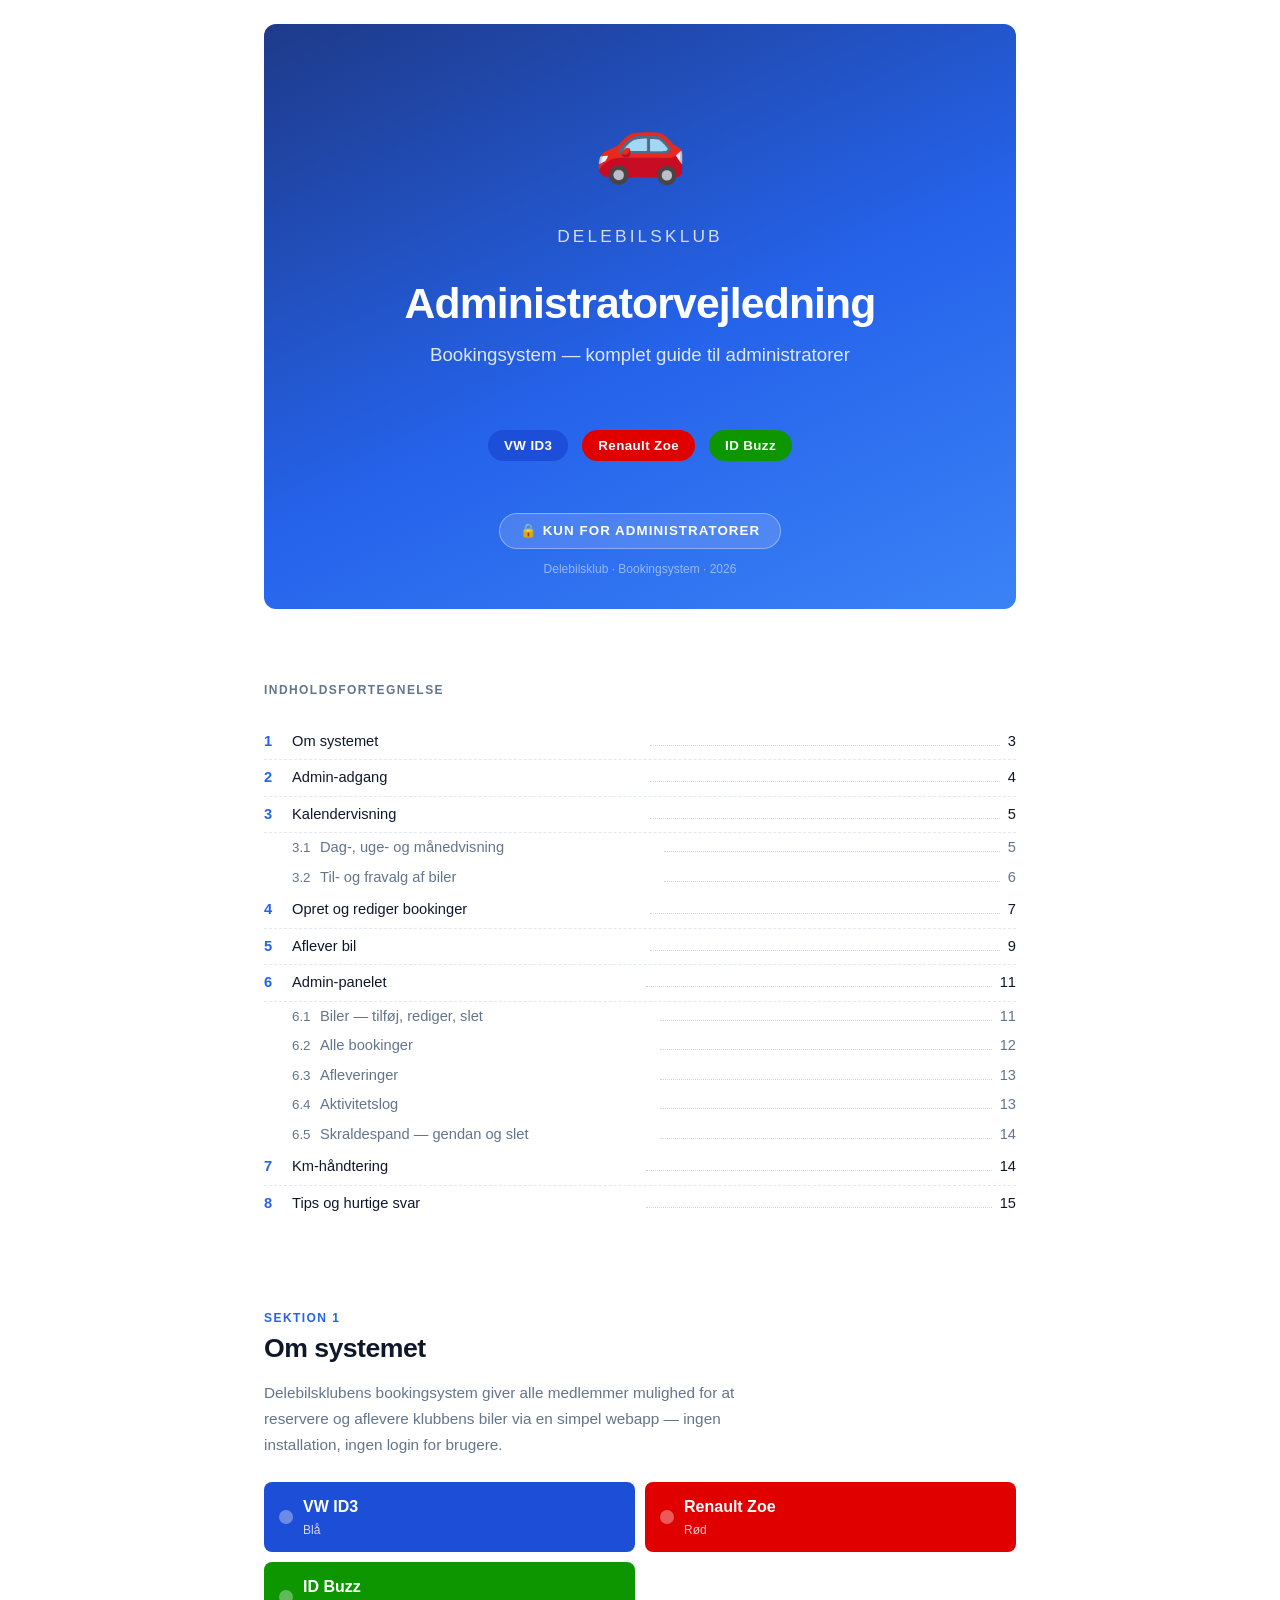
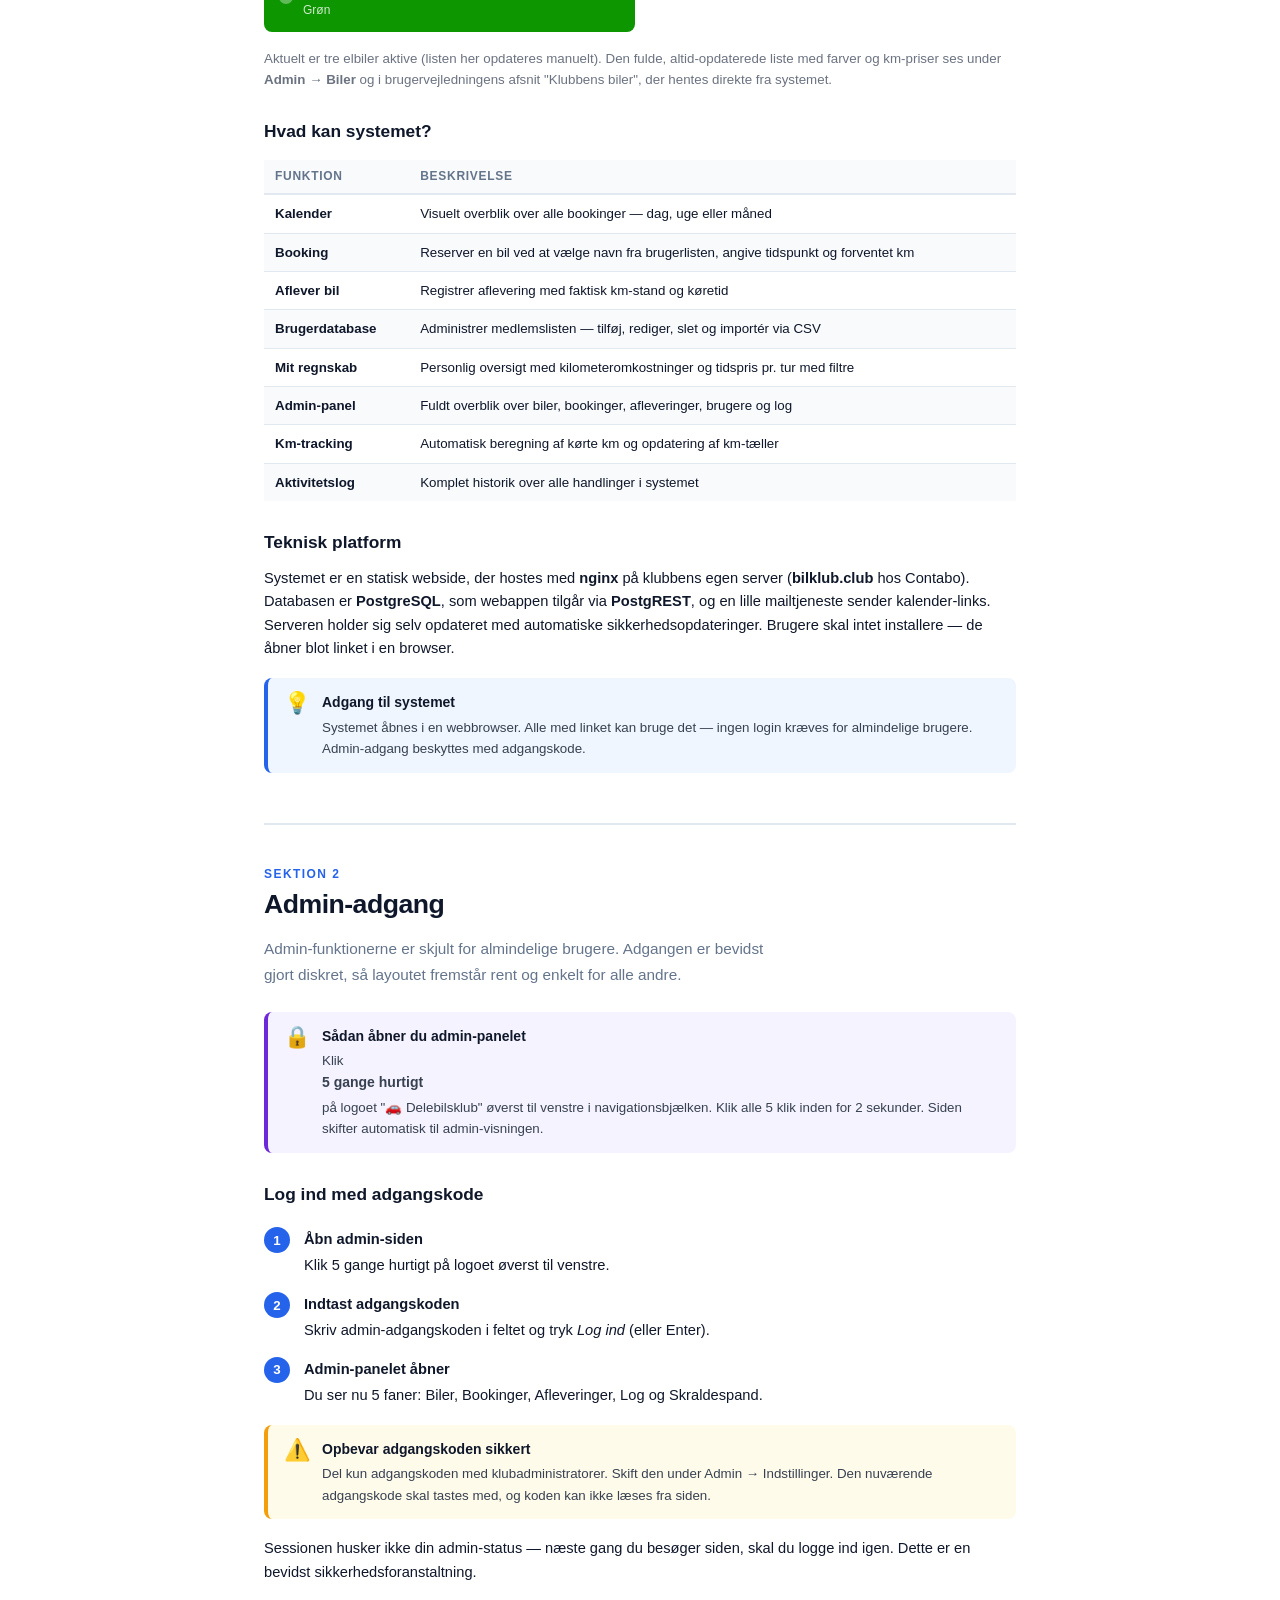
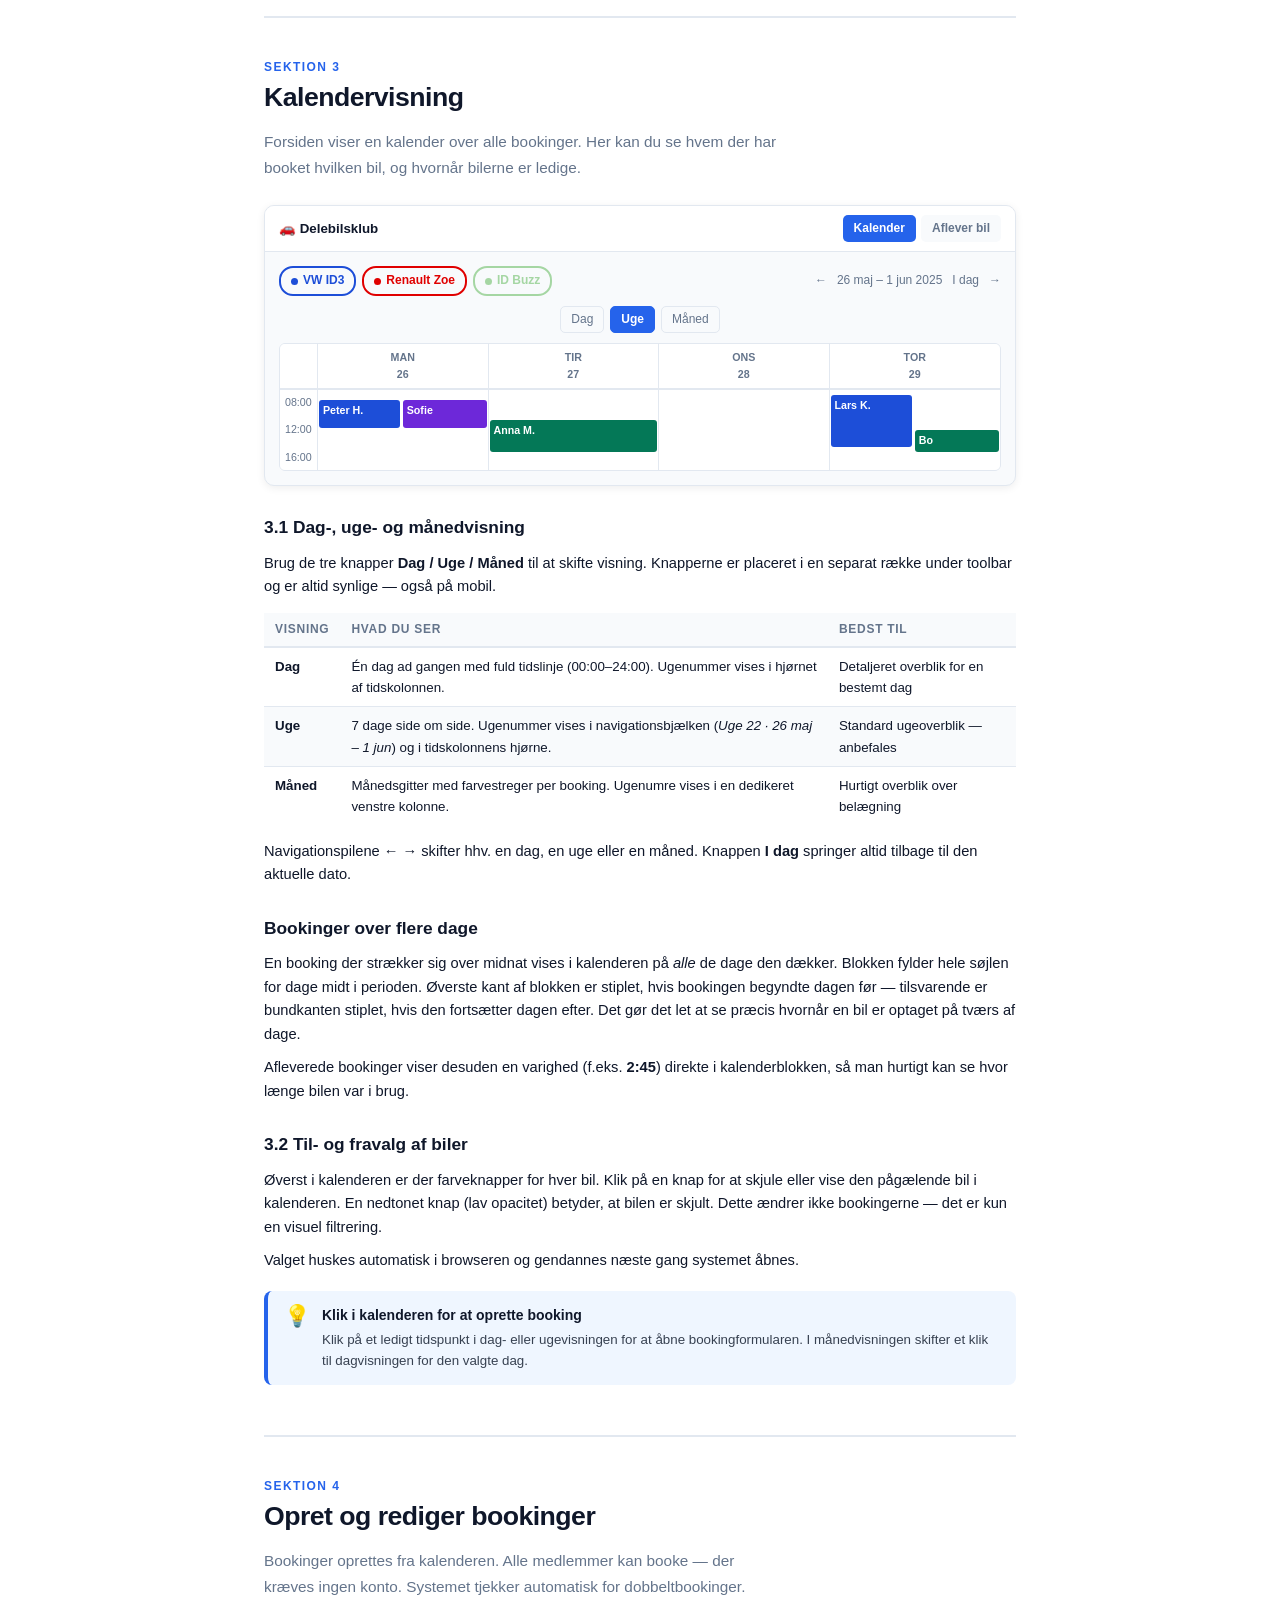
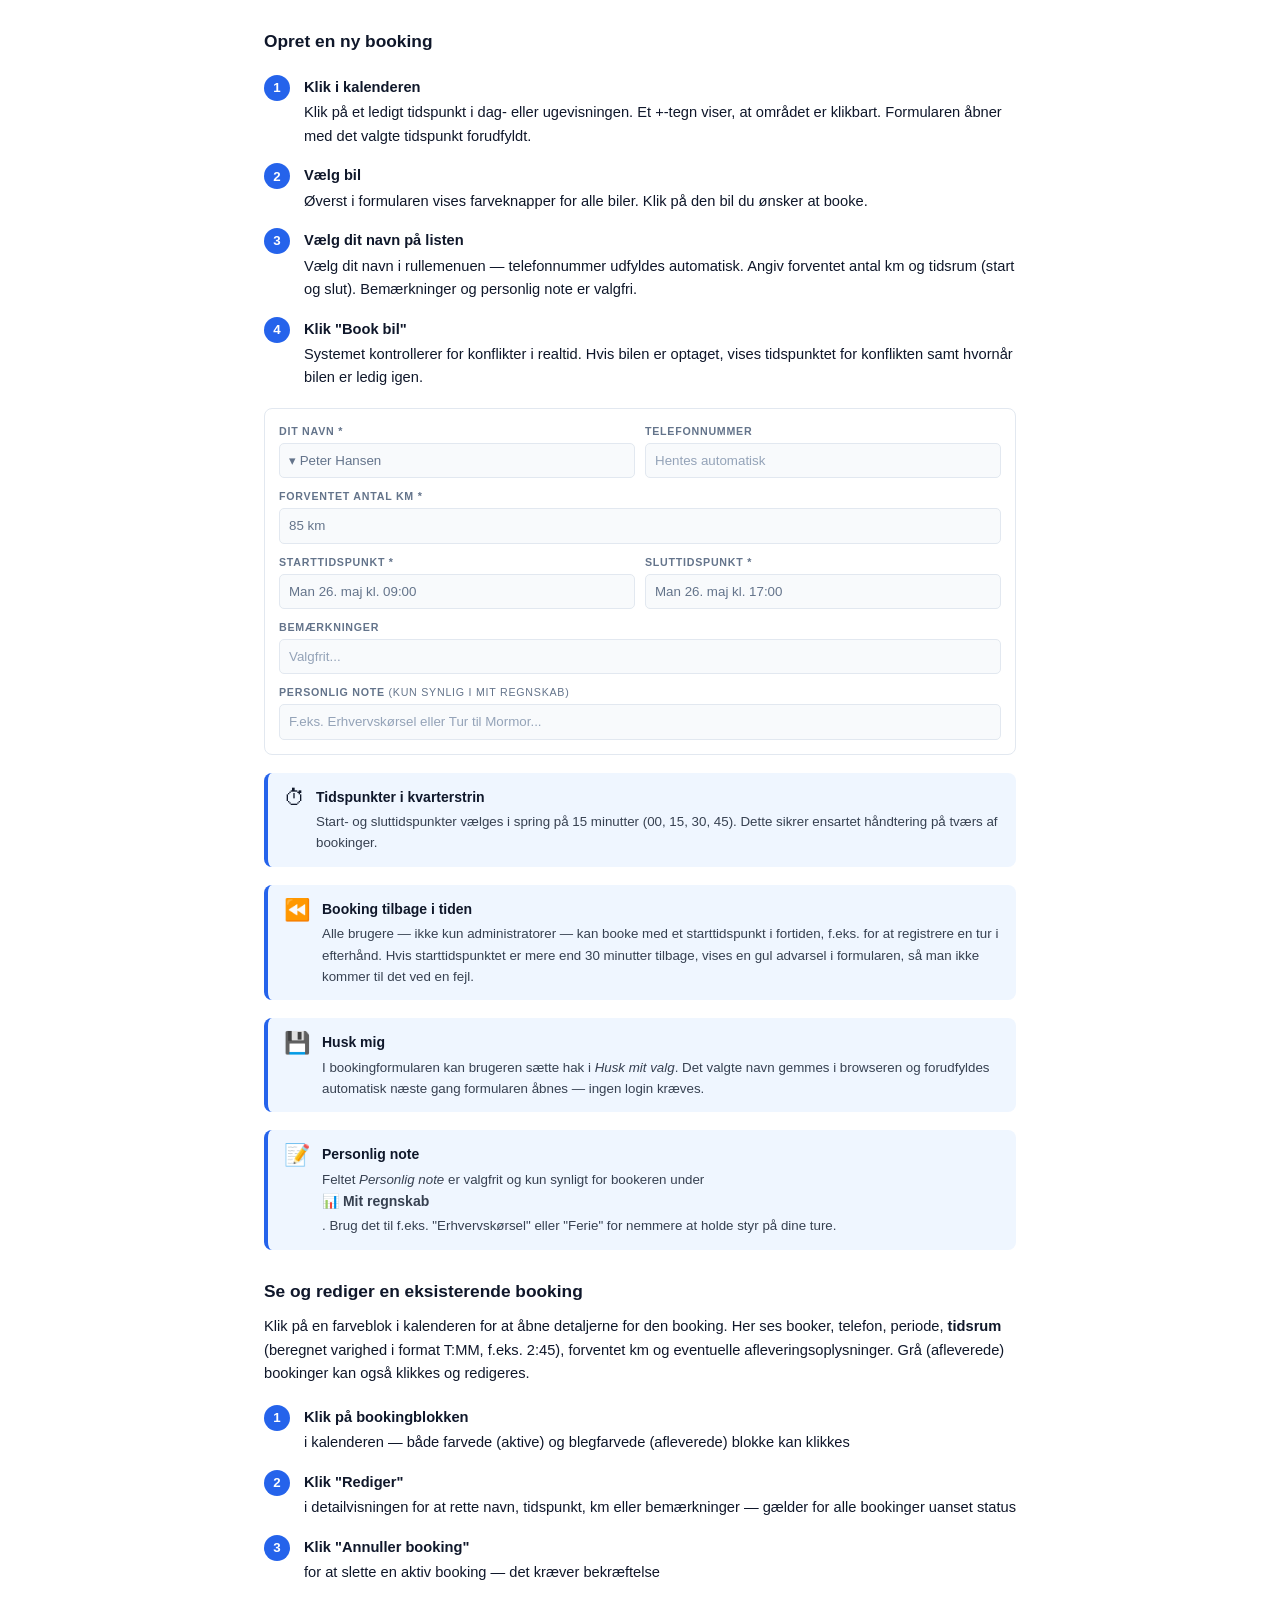
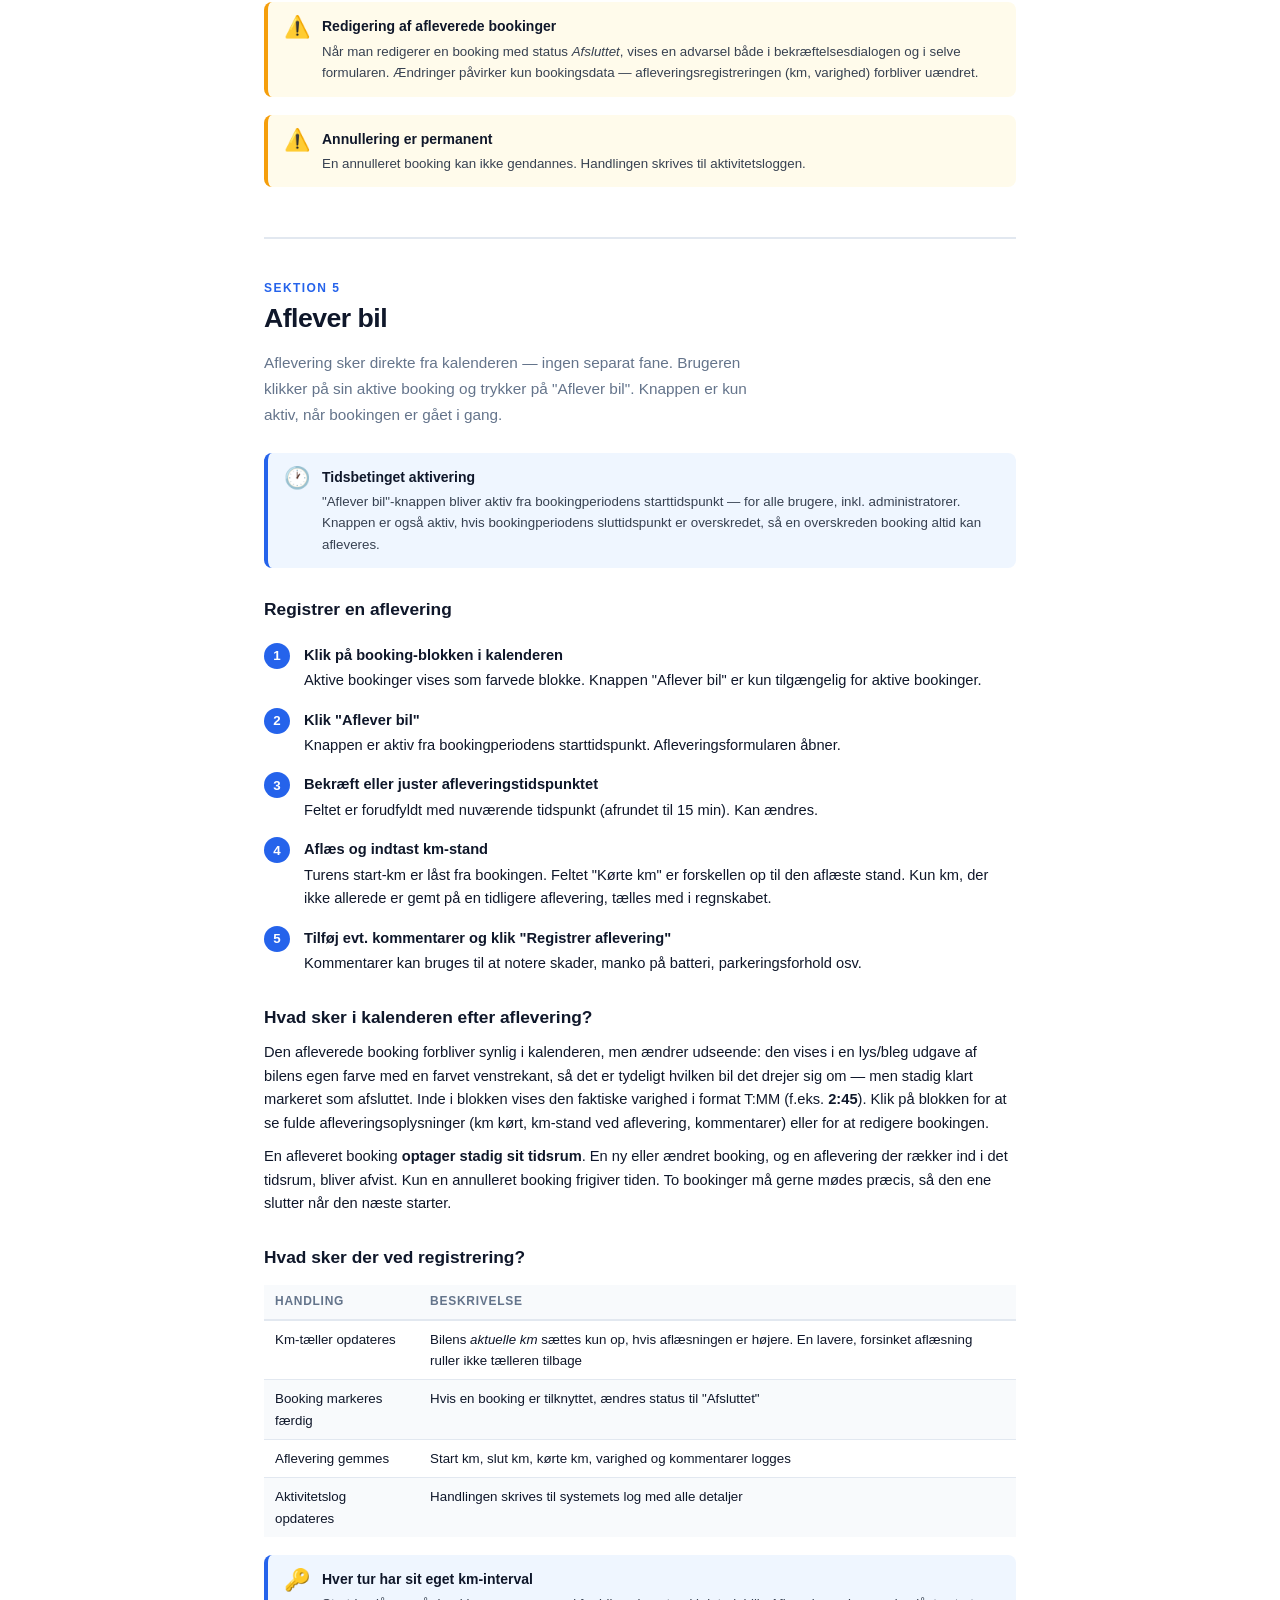
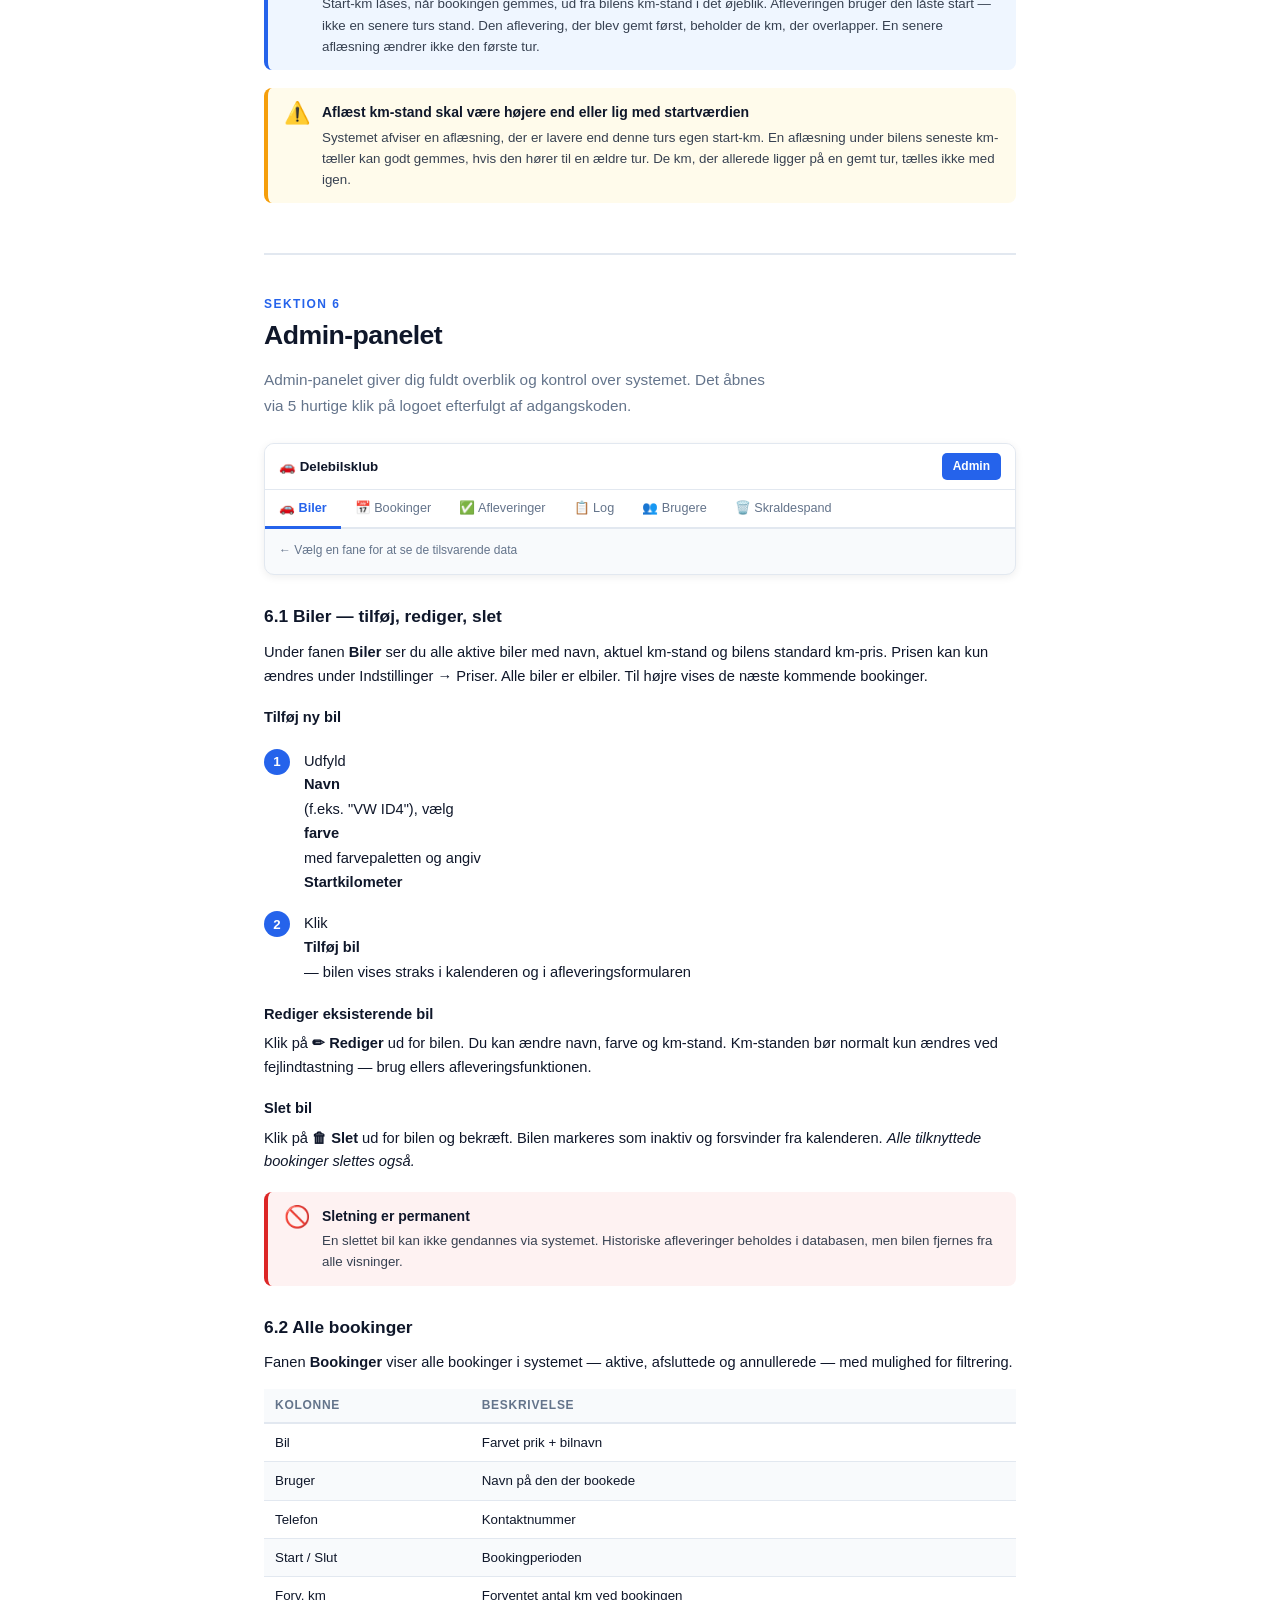
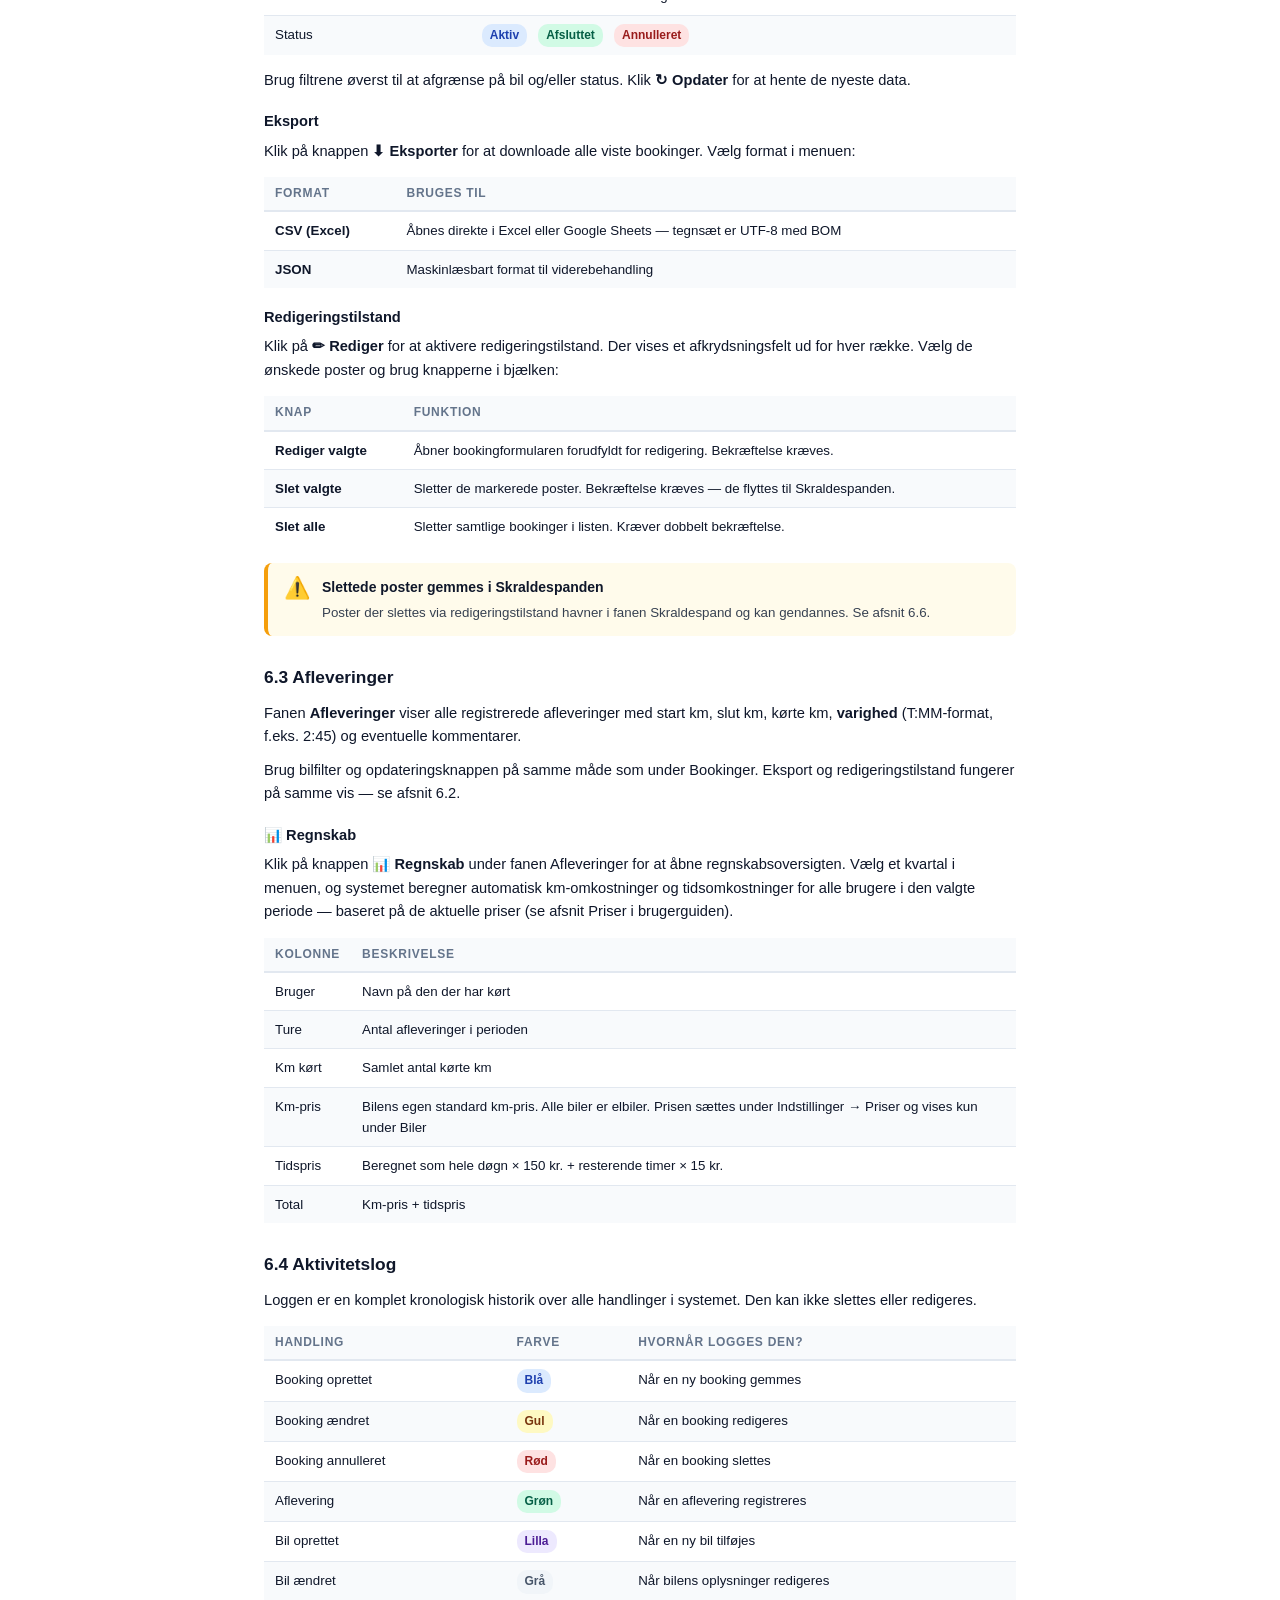
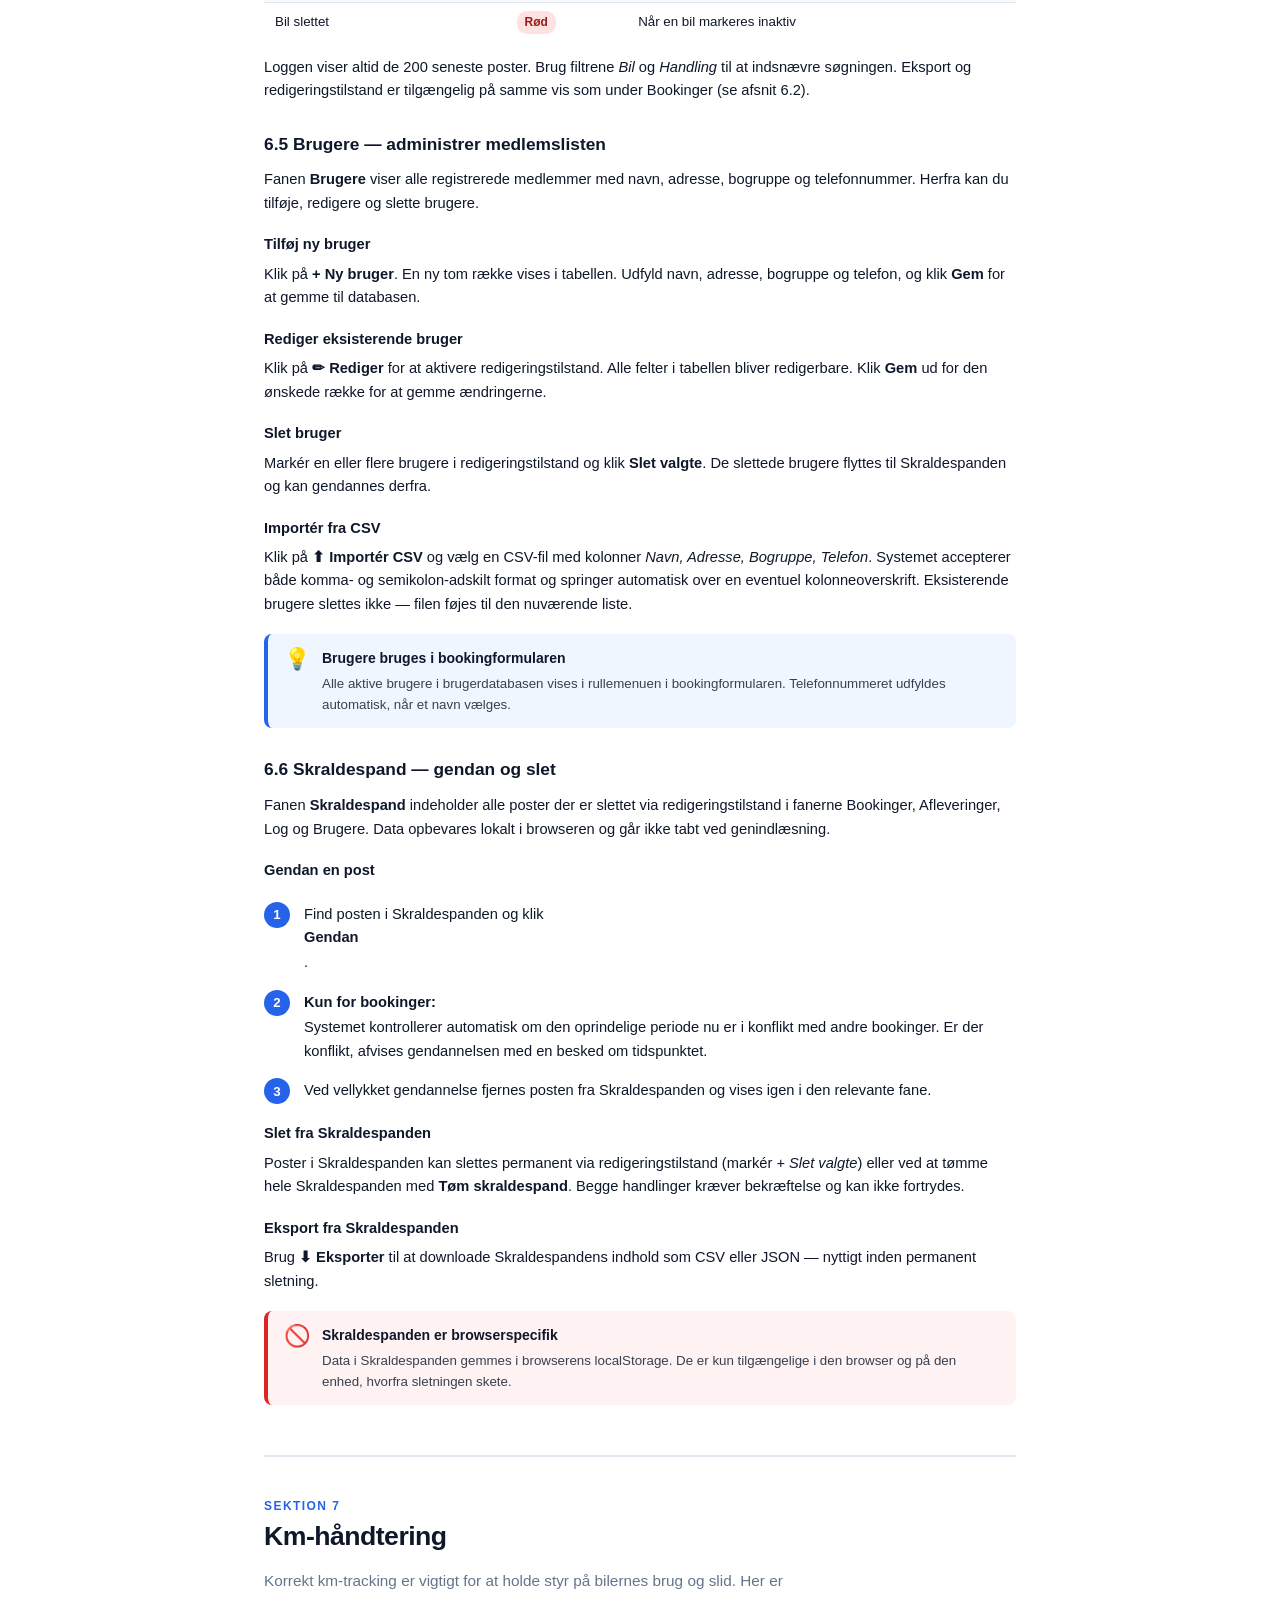
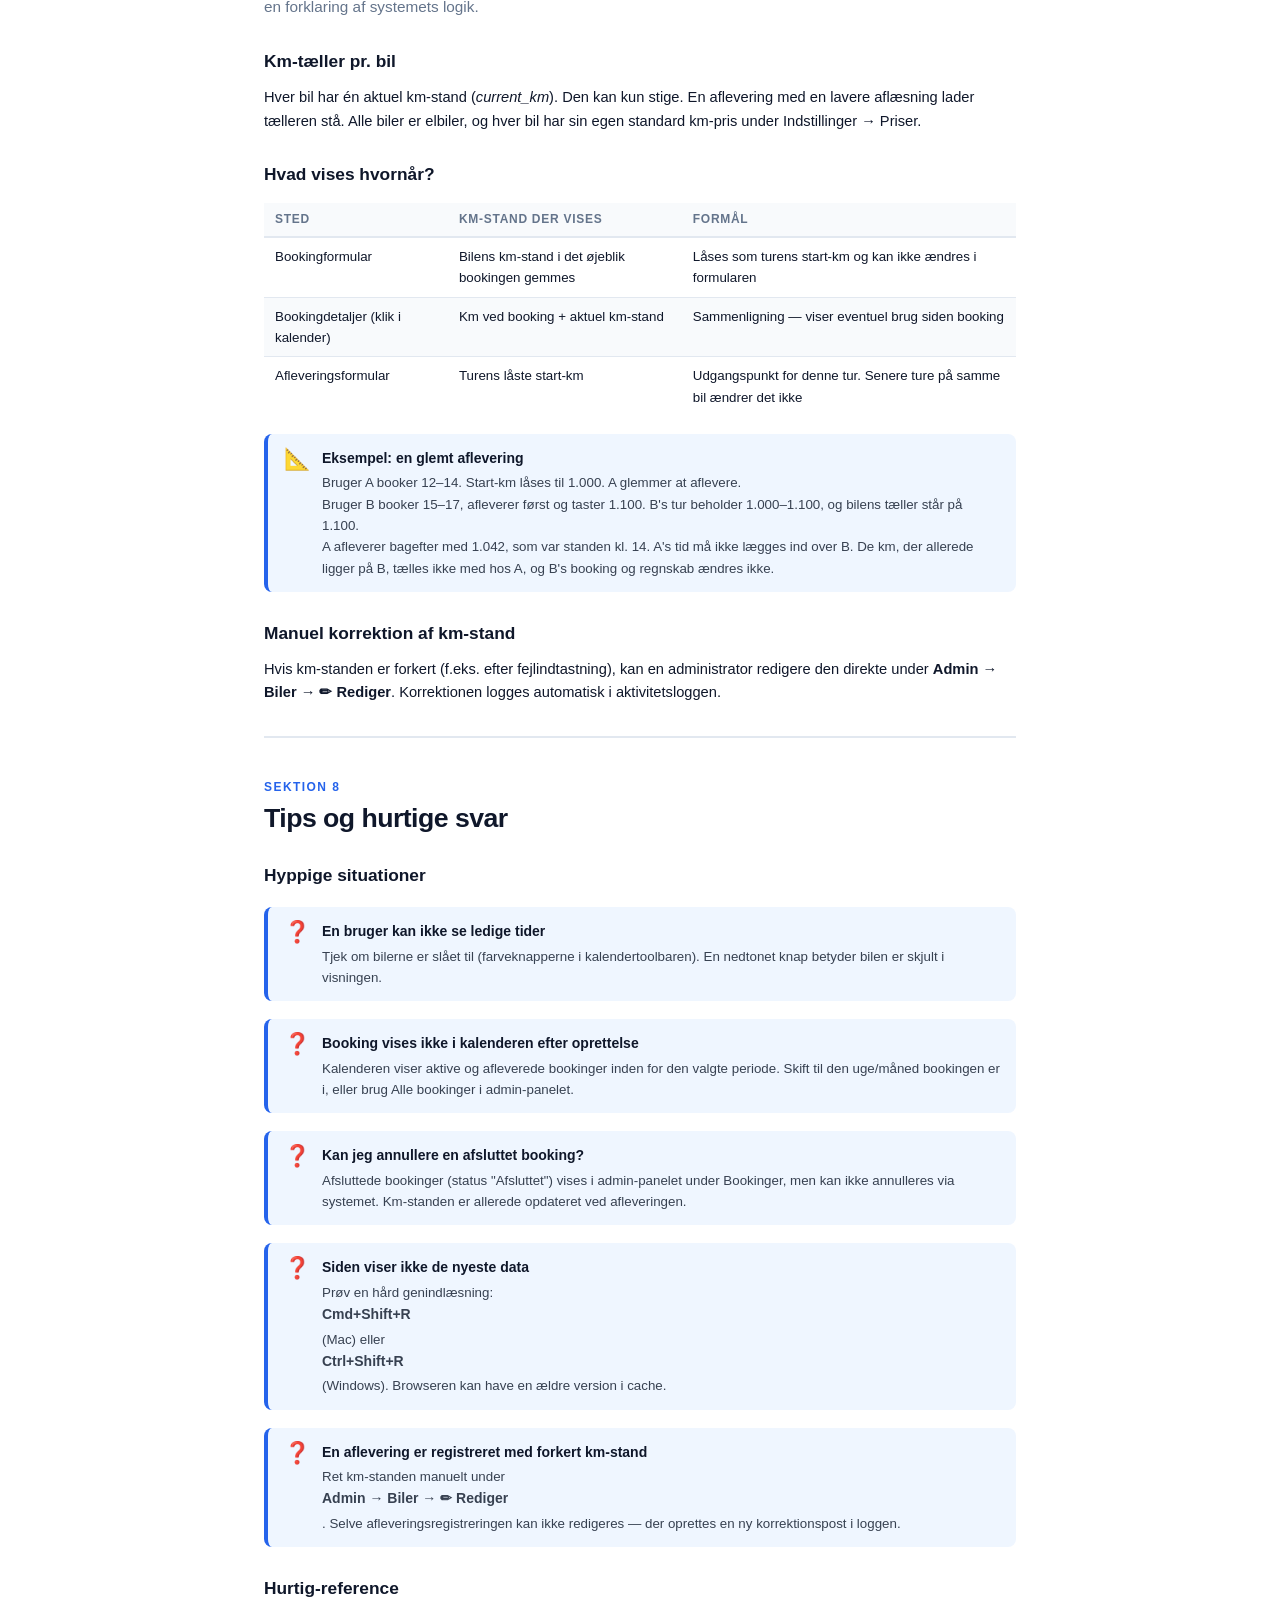
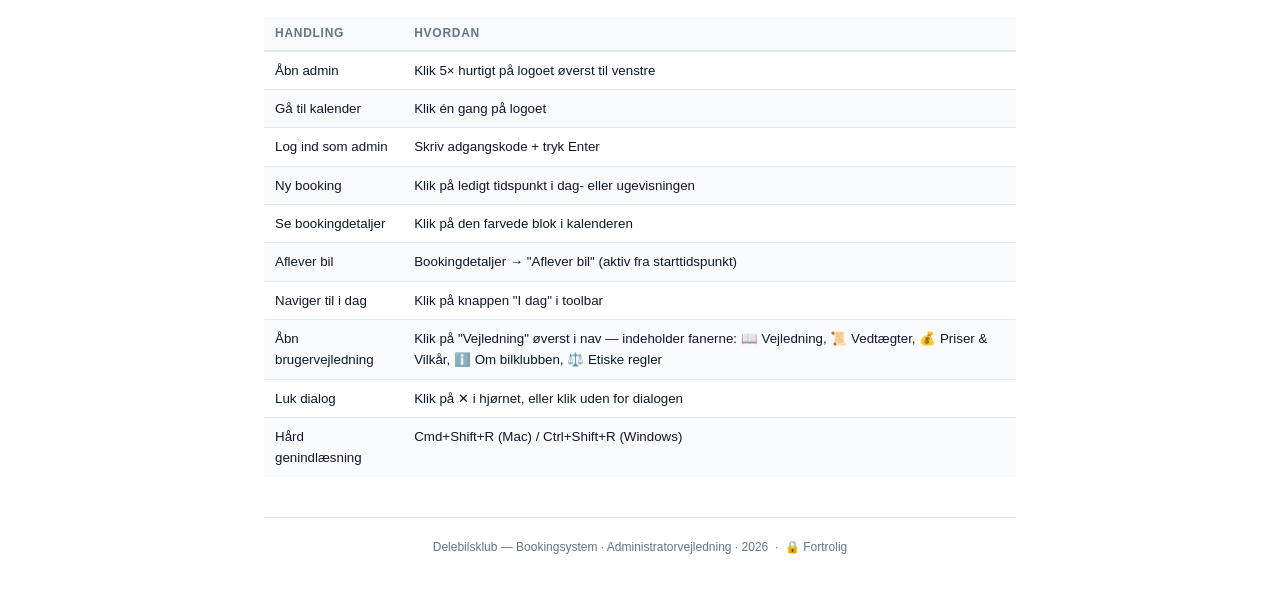
==== commit ca5e7b3f: "Opdater admin-vejledning til aktuel status - Biloversigt (forside-chips, bilkort, mockup) viser nu d" ====
--- a/admin-vejledning.html
+++ b/admin-vejledning.html
@@ -444,14 +444,13 @@
   <p class="cover-subtitle">Bookingsystem — komplet guide til administratorer</p>
 
   <div class="cover-cars">
-    <div class="cover-car-chip" style="background:#1D4ED8">ID3</div>
-    <div class="cover-car-chip" style="background:#047857">Renault Zoe</div>
-    <div class="cover-car-chip" style="background:#B45309">Berlingo</div>
-    <div class="cover-car-chip" style="background:#6D28D9">ID Buzz</div>
+    <div class="cover-car-chip" style="background:#1d4ed8">VW ID3</div>
+    <div class="cover-car-chip" style="background:#e00000">Renault Zoe</div>
+    <div class="cover-car-chip" style="background:#0d9600">ID Buzz</div>
   </div>
 
   <div class="cover-badge">🔒 Kun for administratorer</div>
-  <div class="cover-footer">Delebilsklub · Bookingsystem · 2025</div>
+  <div class="cover-footer">Delebilsklub · Bookingsystem · 2026</div>
 </div>
 
 
@@ -563,23 +562,20 @@
     <p class="section-lead">Delebilsklubens bookingsystem giver alle medlemmer mulighed for at reservere og aflevere klub­bens biler via en simpel webapp — ingen installation, ingen login for brugere.</p>
 
     <div class="cars-grid">
-      <div class="car-card" style="background:#1D4ED8">
+      <div class="car-card" style="background:#1d4ed8">
         <div class="car-card-dot"></div>
-        <div><div class="car-card-name">ID3</div><div class="car-card-sub">Blå</div></div>
-      </div>
-      <div class="car-card" style="background:#047857">
+        <div><div class="car-card-name">VW ID3</div><div class="car-card-sub">Blå</div></div>
+      </div>
+      <div class="car-card" style="background:#e00000">
         <div class="car-card-dot"></div>
-        <div><div class="car-card-name">Renault Zoe</div><div class="car-card-sub">Grøn</div></div>
-      </div>
-      <div class="car-card" style="background:#B45309">
+        <div><div class="car-card-name">Renault Zoe</div><div class="car-card-sub">Rød</div></div>
+      </div>
+      <div class="car-card" style="background:#0d9600">
         <div class="car-card-dot"></div>
-        <div><div class="car-card-name">Berlingo</div><div class="car-card-sub">Amber</div></div>
-      </div>
-      <div class="car-card" style="background:#6D28D9">
-        <div class="car-card-dot"></div>
-        <div><div class="car-card-name">ID Buzz</div><div class="car-card-sub">Lilla</div></div>
-      </div>
-    </div>
+        <div><div class="car-card-name">ID Buzz</div><div class="car-card-sub">Grøn</div></div>
+      </div>
+    </div>
+    <p style="font-size:10pt;color:#6B7280;margin-top:4px">Aktuelt er tre elbiler aktive (listen her opdateres manuelt). Den fulde, altid-opdaterede liste med farver og km-priser ses under <strong>Admin → Biler</strong> og i brugervejledningens afsnit "Klubbens biler", der hentes direkte fra systemet.</p>
 
     <h3>Hvad kan systemet?</h3>
     <table>
@@ -597,7 +593,7 @@
     </table>
 
     <h3>Teknisk platform</h3>
-    <p>Systemet kører som en statisk webside hostet på <strong>GitHub Pages</strong> (gratis). Databasen er <strong>Supabase</strong> (gratis tier). Der kræves ingen server, ingen installation og ingen vedligeholdelse af infrastruktur.</p>
+    <p>Systemet er en statisk webside, der hostes med <strong>nginx</strong> på klubbens egen server (<strong>bilklub.club</strong> hos Contabo). Databasen er <strong>PostgreSQL</strong>, som webappen tilgår via <strong>PostgREST</strong>, og en lille mailtjeneste sender kalender-links. Serveren holder sig selv opdateret med automatiske sikkerhedsopdateringer. Brugere skal intet installere — de åbner blot linket i en browser.</p>
 
     <div class="callout tip">
       <div class="callout-icon">💡</div>
@@ -676,17 +672,14 @@
       </div>
       <div class="mockup-body">
         <div class="mockup-toolbar">
-          <div class="mockup-chip" style="border-color:#1D4ED8;color:#1D4ED8">
-            <div class="dot" style="background:#1D4ED8"></div>ID3
+          <div class="mockup-chip" style="border-color:#1d4ed8;color:#1d4ed8">
+            <div class="dot" style="background:#1d4ed8"></div>VW ID3
           </div>
-          <div class="mockup-chip" style="border-color:#047857;color:#047857">
-            <div class="dot" style="background:#047857"></div>Renault Zoe
+          <div class="mockup-chip" style="border-color:#e00000;color:#e00000">
+            <div class="dot" style="background:#e00000"></div>Renault Zoe
           </div>
-          <div class="mockup-chip" style="border-color:#B45309;color:#B45309;opacity:.35">
-            <div class="dot" style="background:#B45309"></div>Berlingo
-          </div>
-          <div class="mockup-chip" style="border-color:#6D28D9;color:#6D28D9">
-            <div class="dot" style="background:#6D28D9"></div>ID Buzz
+          <div class="mockup-chip" style="border-color:#0d9600;color:#0d9600;opacity:.35">
+            <div class="dot" style="background:#0d9600"></div>ID Buzz
           </div>
           <div style="margin-left:auto;display:flex;gap:5px;align-items:center;font-size:9pt;color:var(--muted)">
             ← &nbsp; 26 maj – 1 jun 2025 &nbsp; I dag &nbsp; →
@@ -1306,7 +1299,7 @@
     </table>
 
     <div style="margin-top:40px;padding-top:20px;border-top:1px solid var(--border);text-align:center;color:var(--muted);font-size:9pt">
-      Delebilsklub — Bookingsystem · Administratorvejledning · 2025 &nbsp;·&nbsp; 🔒 Fortrolig
+      Delebilsklub — Bookingsystem · Administratorvejledning · 2026 &nbsp;·&nbsp; 🔒 Fortrolig
     </div>
   </div>
 
